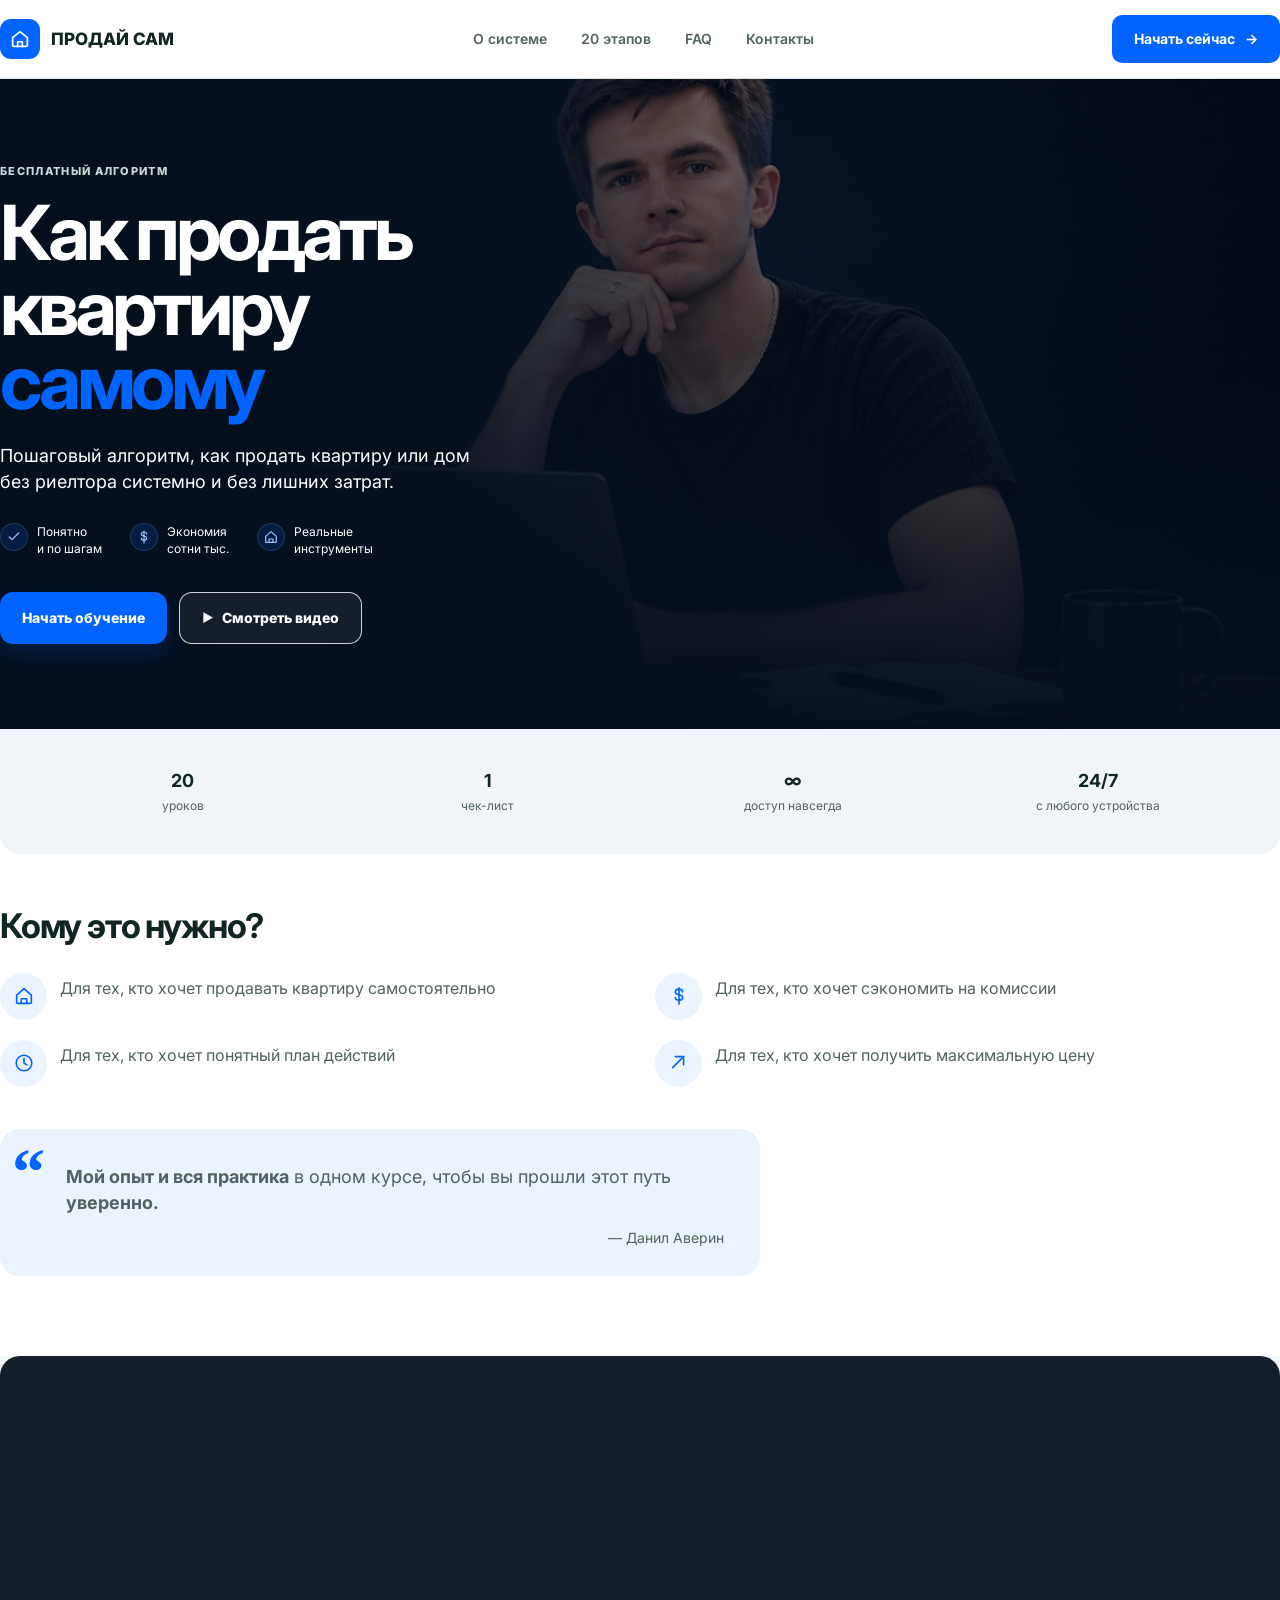
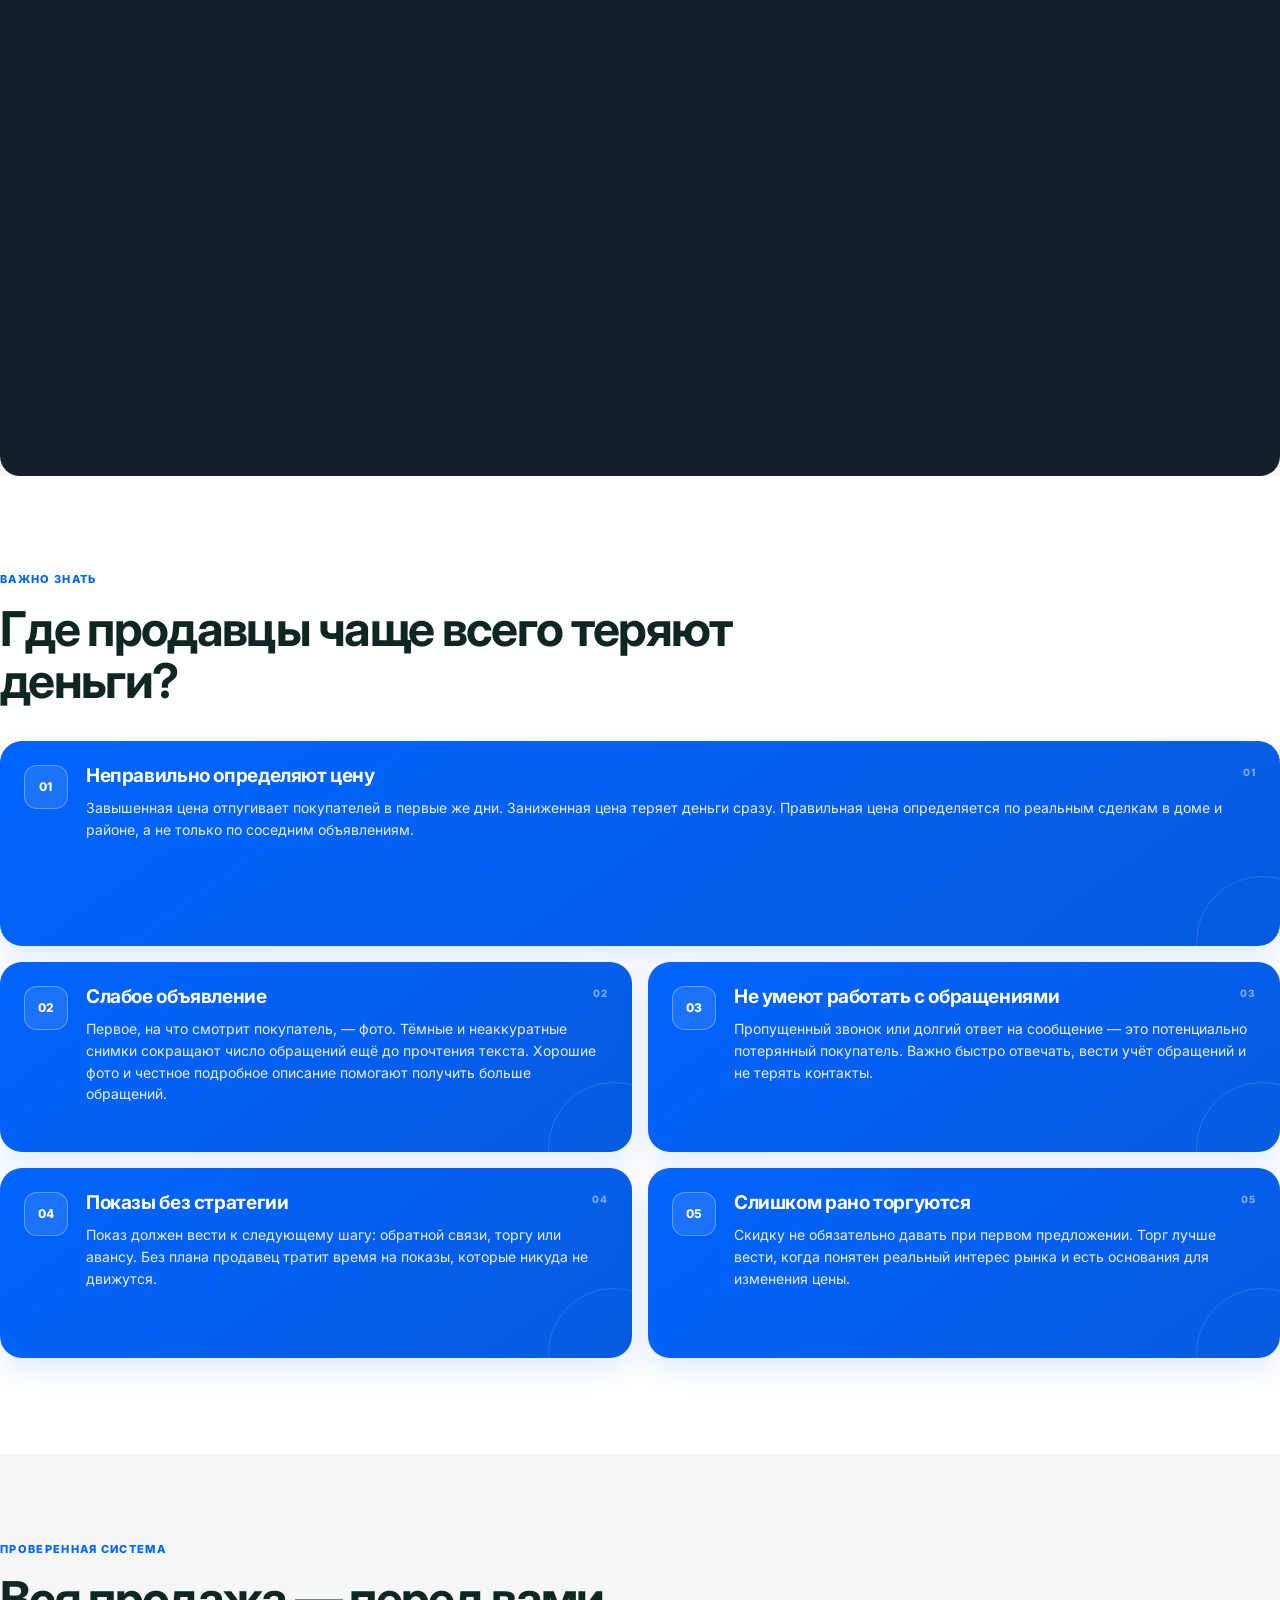
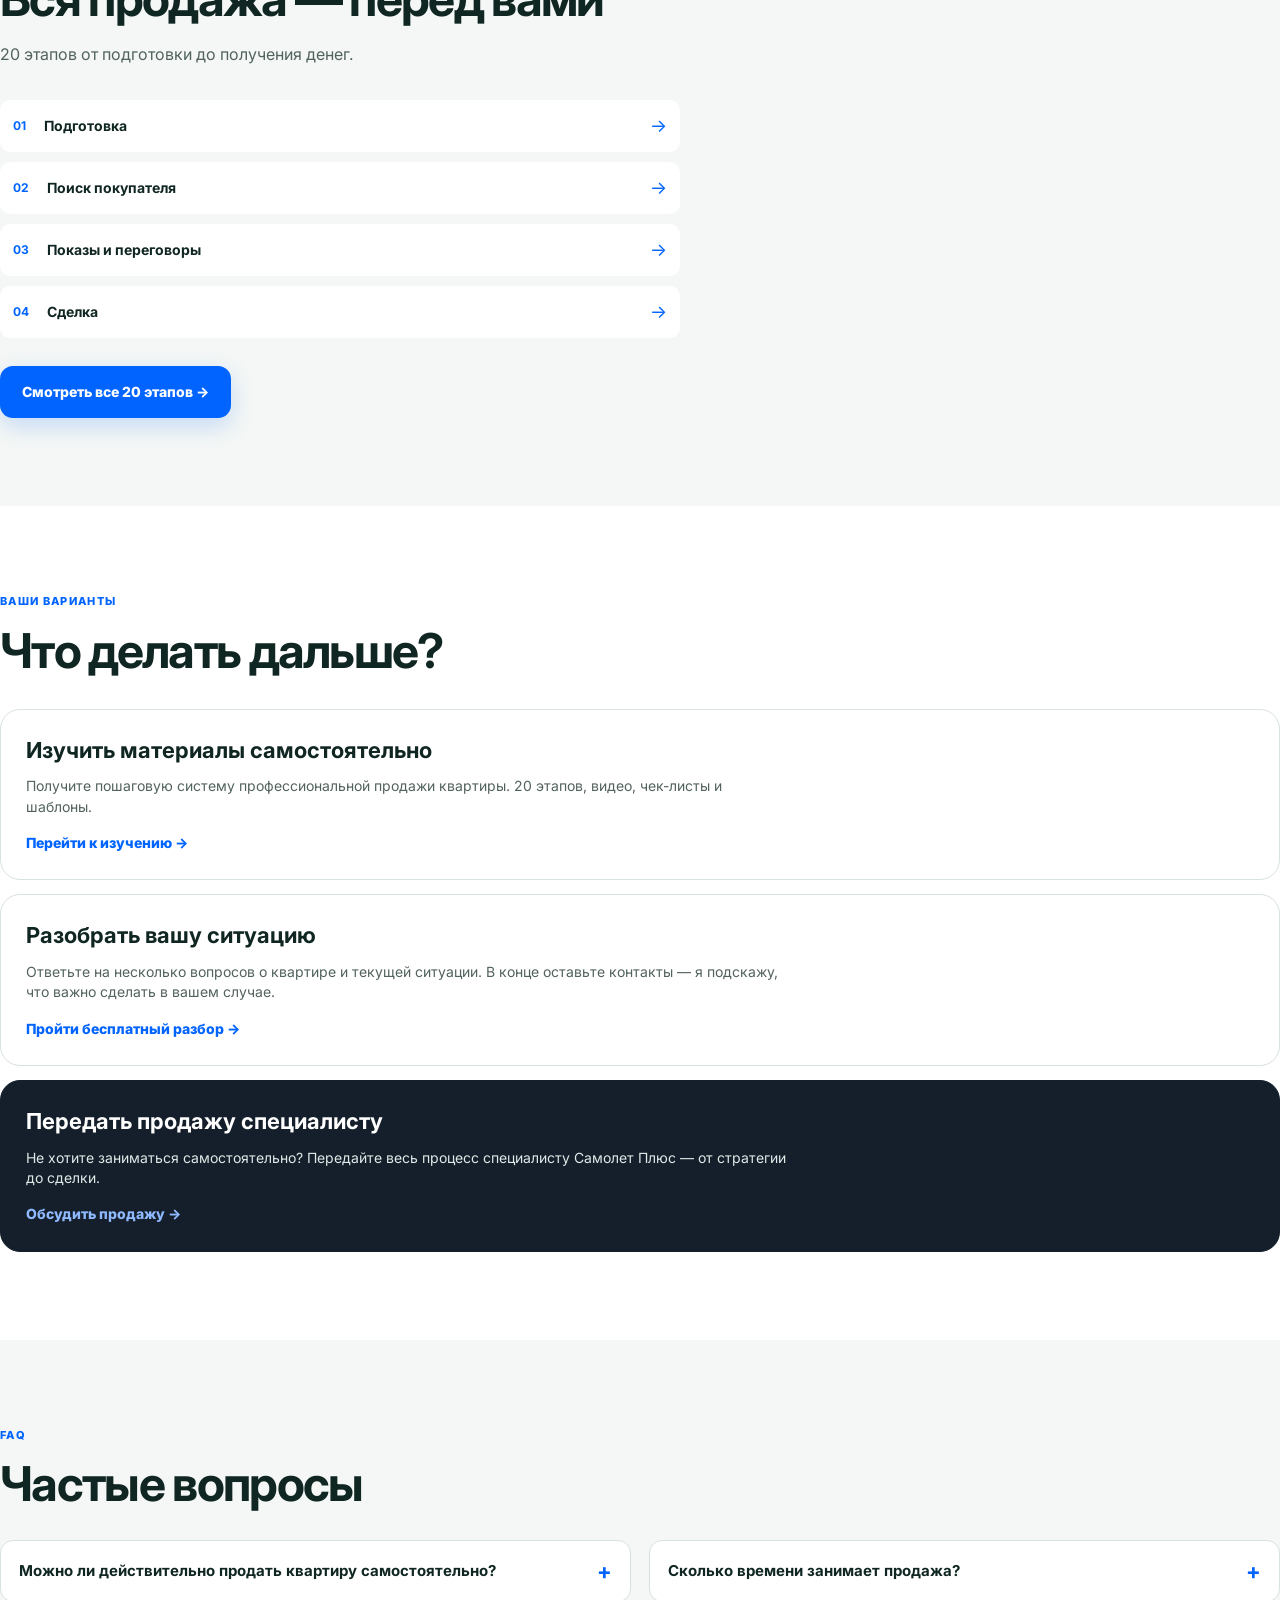
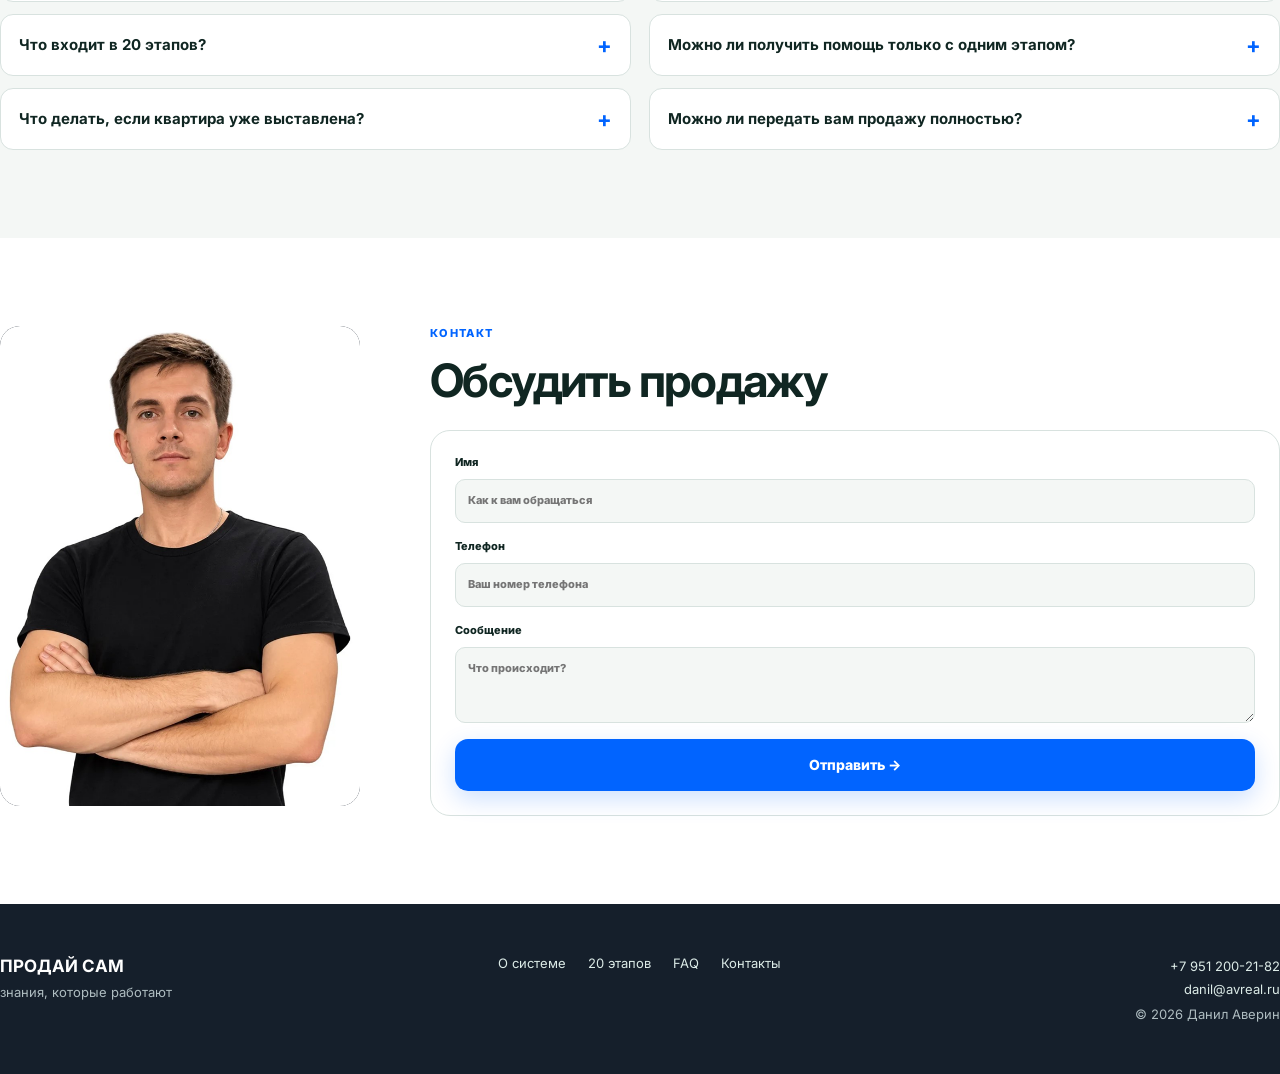
==== index.html @ aa2519e2 "Replace Rutube video with Vimeo player" ====
<!DOCTYPE html>
<html lang="ru">
<head>
<meta charset="UTF-8">
<meta name="viewport" content="width=device-width, initial-scale=1.0">
<title>ПРОДАЙ САМ — система самостоятельной продажи квартиры</title>
<meta name="description" content="Пошаговая система самостоятельной продажи квартиры: 20 этапов, видео, чек-листы и практические инструменты.">
<link rel="icon" href="data:,">
<link rel="preconnect" href="https://fonts.googleapis.com">
<link rel="preconnect" href="https://fonts.gstatic.com" crossorigin>
<link href="https://fonts.googleapis.com/css2?family=Inter:wght@400;500;600;700;800&display=swap" rel="stylesheet">
<link rel="stylesheet" href="styles.css">
</head>
<body>
<header class="site-header">
  <div class="header-shell">
    <a class="brand" href="#top" aria-label="Продай сам">
      <span class="brand-mark" aria-hidden="true"><svg viewBox="0 0 24 24"><path d="M4 10.5 12 4l8 6.5v8a1.5 1.5 0 0 1-1.5 1.5h-13A1.5 1.5 0 0 1 4 18.5z"/><path d="M9.5 20v-5h5v5"/></svg></span>
      <span class="brand-name">ПРОДАЙ САМ</span>
    </a>
    <nav class="desktop-nav" aria-label="Основная навигация">
      <a href="#system">О системе</a>
      <a href="stages.html">20 этапов</a>
      <a href="#faq">FAQ</a>
      <a href="#contact">Контакты</a>
    </nav>
    <a class="header-cta" href="#contact">Начать сейчас <span>→</span></a>
    <button class="burger" id="burgerBtn" aria-label="Открыть меню" aria-expanded="false"><i></i><i></i><i></i></button>
  </div>
  <div class="mobile-menu" id="mobileMenu">
    <a href="#system">О системе</a>
    <a href="stages.html">20 этапов</a>
    <a href="#faq">FAQ</a>
    <a href="#contact">Контакты</a>
    <a class="mobile-menu-cta" href="#contact">Начать сейчас →</a>
  </div>
</header>

<main id="top">
  <section class="hero" id="system">
    <div class="hero-photo" aria-hidden="true">
      <img src="desk.png" alt="">
      <div class="hero-photo-fade"></div>
    </div>
    <div class="hero-content page-width">
      <div class="hero-copy">
        <p class="eyebrow light">БЕСПЛАТНЫЙ АЛГОРИТМ</p>
        <h1>Как продать квартиру <span>самому</span></h1>
        <p class="hero-description">Пошаговый алгоритм, как продать квартиру или дом без риелтора системно и без лишних затрат.</p>
        <div class="hero-benefits">
          <div><b class="benefit-icon"><svg viewBox="0 0 24 24"><path d="m5 12 4 4L19 6"/></svg></b><span>Понятно<br>и по шагам</span></div>
          <div><b class="benefit-icon"><svg viewBox="0 0 24 24"><path d="M12 3v18M16 7.5c0-1.7-1.7-3-4-3s-4 1.3-4 3 1.5 2.6 4 3.1 4 1.4 4 3.1-1.7 3-4 3-4-1.3-4-3"/></svg></b><span>Экономия<br>сотни тыс.</span></div>
          <div><b class="benefit-icon"><svg viewBox="0 0 24 24"><path d="m4 11 8-7 8 7v8a1 1 0 0 1-1 1H5a1 1 0 0 1-1-1z"/><path d="M9 20v-5h6v5"/></svg></b><span>Реальные<br>инструменты</span></div>
        </div>
        <div class="hero-actions">
          <a class="btn btn-blue" href="stages.html">Начать обучение</a>
          <a class="btn btn-dark" href="#video"><span class="play-small">▶</span> Смотреть видео</a>
        </div>
      </div>
    </div>
  </section>

  <section class="intro section-white">
    <div class="page-width">
      <div class="course-facts">
        <div><strong>20</strong><span>уроков</span></div>
        <div><strong>1</strong><span>чек-лист</span></div>
        <div><strong>∞</strong><span>доступ навсегда</span></div>
        <div><strong>24/7</strong><span>с любого устройства</span></div>
      </div>
      <h2>Кому это нужно?</h2>
      <div class="audience-grid">
        <div class="audience-item"><span aria-hidden="true"><svg viewBox="0 0 24 24"><path d="m4 11 8-7 8 7v8a1 1 0 0 1-1 1H5a1 1 0 0 1-1-1z"/><path d="M9 20v-5h6v5"/></svg></span><p>Для тех, кто хочет продавать квартиру самостоятельно</p></div>
        <div class="audience-item"><span aria-hidden="true"><svg viewBox="0 0 24 24"><path d="M12 3v18M16 7.5c0-1.7-1.7-3-4-3s-4 1.3-4 3 1.5 2.6 4 3.1 4 1.4 4 3.1-1.7 3-4 3-4-1.3-4-3"/></svg></span><p>Для тех, кто хочет сэкономить на комиссии</p></div>
        <div class="audience-item"><span aria-hidden="true"><svg viewBox="0 0 24 24"><circle cx="12" cy="12" r="8.5"/><path d="M12 7v5l3 2"/></svg></span><p>Для тех, кто хочет понятный план действий</p></div>
        <div class="audience-item"><span aria-hidden="true"><svg viewBox="0 0 24 24"><path d="M5 17 17 5"/><path d="M8 5h9v9"/></svg></span><p>Для тех, кто хочет получить максимальную цену</p></div>
      </div>
      <div class="quote-card">
        <span class="quote-mark">“</span>
        <p><strong>Мой опыт и вся практика</strong> в одном курсе, чтобы вы прошли этот путь <strong>уверенно.</strong></p>
        <span class="quote-author">— Данил Аверин</span>
      </div>
    </div>
  </section>

  <div class="video-card" id="videoPlayBtn">
  <iframe
    id="vimeoPlayer"
    src="https://player.vimeo.com/video/1228000456?badge=0&amp;autopause=0&amp;player_id=0&amp;app_id=58479"
    title="Как устроена профессиональная продажа квартиры?"
    frameborder="0"
    allow="autoplay; fullscreen; picture-in-picture; clipboard-write; encrypted-media; web-share"
    referrerpolicy="strict-origin-when-cross-origin"
    allowfullscreen>
  </iframe>

  <div class="video-ended" id="videoEnded" aria-hidden="true">
    <p class="eyebrow">ВЫ ПОСМОТРЕЛИ ВИДЕО</p>
    <h3>Теперь можно перейти к системе</h3>
    <p>
      20 этапов, которые помогут пройти продажу квартиры
      самостоятельно — от подготовки до сделки.
    </p>
    <a class="btn btn-blue" href="stages.html">
      Смотреть 20 этапов →
    </a>
  </div>
</div>

</div>
    </div>
  </section>

  <section class="mistakes section-white">
    <div class="page-width">
      <p class="eyebrow">ВАЖНО ЗНАТЬ</p>
      <h2>Где продавцы чаще всего теряют деньги?</h2>
      <div class="mistake-stack">
        <article class="mistake-card mistake-card-featured"><div class="mistake-number">01</div><div class="mistake-content"><div class="mistake-top"><h3>Неправильно определяют цену</h3><span>01</span></div><p>Завышенная цена отпугивает покупателей в первые же дни. Заниженная цена теряет деньги сразу. Правильная цена определяется по реальным сделкам в доме и районе, а не только по соседним объявлениям.</p></div></article>
        <article class="mistake-card"><div class="mistake-number">02</div><div class="mistake-content"><div class="mistake-top"><h3>Слабое объявление</h3><span>02</span></div><p>Первое, на что смотрит покупатель, — фото. Тёмные и неаккуратные снимки сокращают число обращений ещё до прочтения текста. Хорошие фото и честное подробное описание помогают получить больше обращений.</p></div></article>
        <article class="mistake-card"><div class="mistake-number">03</div><div class="mistake-content"><div class="mistake-top"><h3>Не умеют работать с обращениями</h3><span>03</span></div><p>Пропущенный звонок или долгий ответ на сообщение — это потенциально потерянный покупатель. Важно быстро отвечать, вести учёт обращений и не терять контакты.</p></div></article>
        <article class="mistake-card"><div class="mistake-number">04</div><div class="mistake-content"><div class="mistake-top"><h3>Показы без стратегии</h3><span>04</span></div><p>Показ должен вести к следующему шагу: обратной связи, торгу или авансу. Без плана продавец тратит время на показы, которые никуда не движутся.</p></div></article>
        <article class="mistake-card"><div class="mistake-number">05</div><div class="mistake-content"><div class="mistake-top"><h3>Слишком рано торгуются</h3><span>05</span></div><p>Скидку не обязательно давать при первом предложении. Торг лучше вести, когда понятен реальный интерес рынка и есть основания для изменения цены.</p></div></article>
      </div>
    </div>
  </section>

  <section class="system-section section-gray" id="system-stages">
    <div class="page-width">
      <p class="eyebrow">ПРОВЕРЕННАЯ СИСТЕМА</p>
      <h2>Вся продажа — перед вами</h2>
      <p class="section-lead">20 этапов от подготовки до получения денег.</p>
      <div class="stage-list">
        <a href="stages.html#stage-1"><b>01</b><span>Подготовка</span><i>→</i></a>
        <a href="stages.html#stage-6"><b>02</b><span>Поиск покупателя</span><i>→</i></a>
        <a href="stages.html#stage-11"><b>03</b><span>Показы и переговоры</span><i>→</i></a>
        <a href="stages.html#stage-16"><b>04</b><span>Сделка</span><i>→</i></a>
      </div>
      <a class="btn btn-blue system-btn" href="stages.html">Смотреть все 20 этапов →</a>
    </div>
  </section>

  <section class="options section-white">
    <div class="page-width">
      <p class="eyebrow">ВАШИ ВАРИАНТЫ</p>
      <h2>Что делать дальше?</h2>
      <div class="option-stack">
        <article class="option-card"><h3>Изучить материалы самостоятельно</h3><p>Получите пошаговую систему профессиональной продажи квартиры. 20 этапов, видео, чек-листы и шаблоны.</p><a href="stages.html">Перейти к изучению →</a></article>
        <article class="option-card"><h3>Разобрать вашу ситуацию</h3><p>Ответьте на несколько вопросов о квартире и текущей ситуации. В конце оставьте контакты — я подскажу, что важно сделать в вашем случае.</p><a href="#contact">Пройти бесплатный разбор →</a></article>
        <article class="option-card dark"><h3>Передать продажу специалисту</h3><p>Не хотите заниматься самостоятельно? Передайте весь процесс специалисту Самолет Плюс — от стратегии до сделки.</p><a href="#contact">Обсудить продажу →</a></article>
      </div>
    </div>
  </section>

  <section class="faq section-gray" id="faq">
    <div class="page-width">
      <p class="eyebrow">FAQ</p>
      <h2>Частые вопросы</h2>
      <div class="faq-list">
        <details><summary>Можно ли действительно продать квартиру самостоятельно?</summary><p>Да. Продажа состоит из последовательных этапов: подготовка, цена, объявление, работа с покупателями, показы, переговоры и оформление сделки.</p></details>
        <details><summary>Сколько времени занимает продажа?</summary><p>Срок зависит от цены, состояния квартиры и спроса. Поэтому в системе отдельно разбираются цена, подготовка и работа с обращениями.</p></details>
        <details><summary>Что входит в 20 этапов?</summary><p>Подготовка, определение цены, создание объявления, поиск покупателя, показы, переговоры и оформление сделки.</p></details>
        <details><summary>Можно ли получить помощь только с одним этапом?</summary><p>Да. Можно отдельно обсудить конкретную ситуацию — например, цену, объявление или переговоры.</p></details>
        <details><summary>Что делать, если квартира уже выставлена?</summary><p>Начните с проверки цены, фотографий, описания и качества обработки обращений. После этого можно корректировать стратегию.</p></details>
        <details><summary>Можно ли передать вам продажу полностью?</summary><p>Да. Если самостоятельная продажа вам не подходит, можно обсудить передачу сделки специалисту Самолет Плюс.</p></details>
      </div>
    </div>
  </section>

  <section class="contact section-white" id="contact">
    <div class="page-width contact-layout">
      <div class="contact-photo"><img src="portrait.png" alt="Данил Аверин"></div>
      <div>
        <p class="eyebrow">КОНТАКТ</p>
        <h2>Обсудить продажу</h2>
        <form class="contact-form" id="contactForm">
          <label>Имя<input type="text" name="name" placeholder="Как к вам обращаться" required></label>
          <label>Телефон<input type="tel" name="phone" placeholder="Ваш номер телефона" required></label>
          <label>Сообщение<textarea name="message" placeholder="Что происходит?" rows="3"></textarea></label>
          <button class="btn btn-blue submit" type="submit">Отправить →</button>
          <p class="form-success" id="formSuccess">Спасибо! Заявка отправлена.</p>
          <p class="form-error" id="formError">Не получилось отправить форму. Позвоните или напишите напрямую.</p>
        </form>
      </div>
    </div>
  </section>
</main>

<footer class="site-footer">
  <div class="page-width footer-inner">
    <div><strong>ПРОДАЙ САМ</strong><p>знания, которые работают</p></div>
    <nav><a href="#system">О системе</a><a href="stages.html">20 этапов</a><a href="#faq">FAQ</a><a href="#contact">Контакты</a></nav>
    <div><a href="tel:+79512002182">+7 951 200-21-82</a><br><a href="mailto:danil@avreal.ru">danil@avreal.ru</a><p>© 2026 Данил Аверин</p></div>
  </div>
</footer>
<script src="script.js"></script>
</body>
</html>
---- styles.css ----
:root{
  --navy:#050f1d;
  --navy2:#151f2b;
  --blue:#0164ff;
  --mint:#dcebe7;
  --bg:#f4f7f5;
  --text:#102622;
  --muted:#52625e;
  --line:#d8e2df;
  --white:#fff;
  --radius:20px;
  --font:Inter,-apple-system,BlinkMacSystemFont,"Segoe UI",sans-serif;
}

*{
  box-sizing:border-box
}

html{
  scroll-behavior:smooth
}

body{
  margin:0;
  background:var(--bg);
  color:var(--text);
  font-family:var(--font);
  line-height:1.45;
  -webkit-font-smoothing:antialiased
}

a{
  text-decoration:none;
  color:inherit
}

button,
input,
textarea{
  font:inherit
}

img{
  display:block;
  max-width:100%
}

.page-width{
  width:min(var(--max),calc(100% - 48px));
  margin-inline:auto
}

h1,
h2,
h3,
p{
  margin-top:0
}

h2{
  font-size:clamp(30px,4vw,48px);
  line-height:1.08;
  letter-spacing:-.035em;
  margin-bottom:18px
}

.section-white{
  background:#fff
}

.section-gray{
  background:var(--bg)
}

.eyebrow{
  font-size:11px;
  font-weight:800;
  letter-spacing:.12em;
  color:var(--blue);
  margin:0 0 15px;
  text-transform:uppercase
}

.eyebrow.light{
  color:#c7dbd6
}


/* HEADER */

.site-header{
  position:sticky;
  top:0;
  z-index:50;
  background:rgba(255,255,255,.96);
  backdrop-filter:blur(14px);
  border-bottom:1px solid var(--line)
}

.header-shell{
  height:78px;
  width:min(var(--max),calc(100% - 48px));
  margin:auto;
  display:flex;
  align-items:center;
  gap:28px
}

.brand{
  display:flex;
  align-items:center;
  gap:11px;
  min-width:max-content
}

.brand-mark{
  display:grid;
  place-items:center;
  width:40px;
  height:40px;
  border-radius:11px;
  background:var(--blue);
  color:#fff;
  font-size:22px
}

.brand-name{
  font-size:17px;
  font-weight:800
}

.desktop-nav{
  display:flex;
  align-items:center;
  justify-content:center;
  gap:34px;
  flex:1
}

.desktop-nav a{
  font-size:14px;
  font-weight:600;
  color:var(--muted)
}

.desktop-nav a:hover{
  color:var(--blue)
}

.header-cta{
  background:var(--blue);
  color:#fff;
  border-radius:10px;
  padding:14px 22px;
  font-size:14px;
  font-weight:700
}

.header-cta span{
  margin-left:7px
}

.burger{
  display:none;
  margin-left:auto;
  border:0;
  background:var(--mint);
  width:40px;
  height:40px;
  border-radius:11px;
  padding:9px
}

.burger i{
  display:block;
  height:2px;
  background:var(--blue);
  margin:4px 0;
  border-radius:2px
}

.mobile-menu{
  display:none
}


/* HERO */

.hero{
  position:relative;
  min-height:650px;
  background:var(--navy);
  overflow:hidden
}

.hero-photo{
  position:absolute;
  inset:0
}

.hero-photo img{
  width:100%;
  height:100%;
  object-fit:cover;
  object-position:center
}

.hero-photo-fade{
  position:absolute;
  inset:0;
  background:
    linear-gradient(
      90deg,
      rgba(5,15,29,.99) 0%,
      rgba(5,15,29,.91) 29%,
      rgba(5,15,29,.52) 57%,
      rgba(5,15,29,.15) 100%
    ),
    linear-gradient(
      0deg,
      rgba(5,15,29,.82),
      transparent 55%
    )
}

.hero-content{
  position:relative;
  min-height:650px;
  display:flex;
  align-items:center
}

.hero-copy{
  width:min(540px,100%);
  padding:72px 0
}

.hero h1{
  font-size:clamp(44px,6vw,76px);
  line-height:.98;
  letter-spacing:-.055em;
  color:#fff;
  margin:0 0 24px
}

.hero h1 span{
  color:var(--blue)
}

.hero-description{
  font-size:18px;
  color:#fff;
  max-width:500px;
  margin-bottom:28px
}

.hero-benefits{
  display:flex;
  gap:28px;
  margin-bottom:34px
}

.hero-benefits div{
  display:flex;
  align-items:flex-start;
  gap:9px;
  color:#fff;
  font-size:12px
}

.hero-benefits b{
  width:25px;
  height:25px;
  display:grid;
  place-items:center;
  border-radius:50%;
  background:rgba(1,100,255,.2);
  color:#8eb9ff;
  font-size:12px
}

.hero-actions{
  display:flex;
  gap:12px;
  flex-wrap:wrap
}

.btn{
  border:0;
  display:inline-flex;
  align-items:center;
  justify-content:center;
  min-height:52px;
  padding:0 22px;
  border-radius:13px;
  font-size:14px;
  font-weight:800;
  cursor:pointer;
  transition:transform .2s,opacity .2s
}

.btn:hover{
  transform:translateY(-1px)
}

.btn:disabled{
  cursor:wait
}

.btn-blue{
  background:var(--blue);
  color:#fff;
  box-shadow:0 8px 25px rgba(1,100,255,.2)
}

.btn-dark{
  background:var(--navy2);
  color:#fff;
  border:1px solid rgba(255,255,255,.8)
}

.play-small{
  font-size:12px;
  margin-right:8px
}


/* INTRO */

.intro{
  padding:0 0 80px
}

.intro .page-width{
  margin-top:-1px
}

.course-facts{
  height:126px;
  background:#f1f4f9;
  border-radius:0 0 var(--radius) var(--radius);
  display:grid;
  grid-template-columns:repeat(4,1fr);
  align-items:center;
  padding:20px 30px;
  margin-bottom:54px
}

.course-facts div{
  text-align:center;
  display:flex;
  flex-direction:column;
  gap:3px
}

.course-facts strong{
  font-size:18px
}

.course-facts span{
  font-size:12px;
  color:var(--muted)
}

.intro h2{
  font-size:34px
}

.audience-grid{
  display:grid;
  grid-template-columns:repeat(2,1fr);
  gap:20px 30px;
  margin:28px 0 42px
}

.audience-item{
  display:flex;
  align-items:flex-start;
  gap:13px
}

.audience-item>span{
  flex:none;
  width:47px;
  height:47px;
  border-radius:50%;
  background:#eaf3fe;
  color:var(--blue);
  display:grid;
  place-items:center;
  font-weight:800
}

.audience-item p{
  margin:4px 0 0;
  font-size:16px;
  color:var(--muted)
}

.quote-card{
  background:#eaf3fe;
  border-radius:20px;
  padding:28px 36px;
  position:relative;
  max-width:760px
}

.quote-mark{
  position:absolute;
  left:12px;
  top:5px;
  font:800 66px Georgia;
  color:var(--blue)
}

.quote-card p{
  margin:7px 0 12px 30px;
  font-size:18px;
  color:var(--muted)
}

.quote-author{
  display:block;
  text-align:right;
  color:var(--muted);
  font-size:14px
}


/* VIDEO */

.video-section{
  padding:90px 0
}

.video-layout{
  display:grid;
  grid-template-columns:1fr 1.12fr;
  gap:56px;
  align-items:center
}

.video-copy h2{
  max-width:530px
}

.check-list{
  list-style:none;
  padding:0;
  margin:28px 0 0;
  display:grid;
  gap:14px
}

.check-list li{
  position:relative;
  padding-left:29px;
  font-size:16px
}

.check-list li:before{
  content:"✓";
  position:absolute;
  left:0;
  top:1px;
  width:17px;
  height:17px;
  border-radius:50%;
  background:var(--blue);
  color:#fff;
  font-size:10px;
  display:grid;
  place-items:center
}


/* RUTUBE VIDEO */

.video-card{
  position:relative;
  width:100%;
  aspect-ratio:16/9;
  border-radius:20px;
  overflow:hidden;
  background:var(--navy2)
}

.video-card iframe{
  position:absolute;
  inset:0;
  width:100%;
  height:100%;
  display:block;
  border:0
}


/* СОБСТВЕННЫЙ ЭКРАН ПОСЛЕ ВИДЕО */

.video-ended{
  position:absolute;
  inset:0;
  z-index:2;

  display:flex;
  flex-direction:column;
  align-items:center;
  justify-content:center;

  padding:32px;
  text-align:center;

  background:var(--navy);
  color:#fff;

  opacity:0;
  visibility:hidden;
  pointer-events:none;

  transition:
    opacity .25s ease,
    visibility .25s ease
}

.video-ended.visible{
  opacity:1;
  visibility:visible;
  pointer-events:auto
}

.video-ended .eyebrow{
  margin-bottom:10px
}

.video-ended h3{
  margin:0 0 10px;
  font-size:clamp(24px,3vw,34px);
  line-height:1.08;
  letter-spacing:-.03em
}

.video-ended p:not(.eyebrow){
  max-width:520px;
  margin:0 0 22px;
  color:#c9d5d9;
  font-size:14px
}


/* MISTAKES */

.mistakes{
  padding:96px 0
}

.mistakes> .page-width>h2{
  max-width:760px;
  margin-bottom:0
}

.mistake-stack{
  grid-template-columns:repeat(2,minmax(0,1fr));
  display:grid;
  gap:16px;
  margin-top:34px
}

.mistake-card{
  position:relative;
  display:flex;
  gap:18px;
  min-height:190px;
  padding:24px 24px 25px;
  border-radius:22px;
  background:linear-gradient(145deg,#0164ff 0%,#075be0 100%);
  color:#fff;
  box-shadow:0 12px 30px rgba(1,100,255,.12);
  overflow:hidden
}

.mistake-card::after{
  content:"";
  position:absolute;
  width:130px;
  height:130px;
  right:-48px;
  bottom:-62px;
  border:1px solid rgba(255,255,255,.13);
  border-radius:50%
}

.mistake-card-featured{
  grid-column:1/-1;
  min-height:205px
}

.mistake-number{
  flex:0 0 44px;
  height:44px;
  border:1px solid rgba(255,255,255,.32);
  background:rgba(255,255,255,.1);
  border-radius:13px;
  display:grid;
  place-items:center;
  font-size:12px;
  font-weight:800;
  letter-spacing:.04em;
  color:#fff
}

.mistake-content{
  position:relative;
  z-index:1;
  flex:1;
  min-width:0
}

.mistake-top{
  display:flex;
  align-items:flex-start;
  justify-content:space-between;
  gap:12px;
  margin-bottom:10px
}

.mistake-top h3{
  margin:0;
  font-size:19px;
  line-height:1.18;
  letter-spacing:-.02em
}

.mistake-top>span{
  font-size:10px;
  font-weight:800;
  opacity:.48;
  letter-spacing:.08em;
  flex:none
}

.mistake-card p{
  line-height:1.55;
  color:#e7efff;
  font-size:14px;
  max-width:none
}


/* SYSTEM */

.system-section{
  padding:88px 0
}

.section-lead{
  color:var(--muted);
  font-size:16px
}

.stage-list{
  margin:34px 0 24px;
  display:grid;
  gap:10px;
  max-width:680px
}

.stage-list a{
  height:52px;
  background:#fff;
  border-radius:10px;
  display:flex;
  align-items:center;
  padding:0 13px;
  gap:18px
}

.stage-list b{
  color:var(--blue);
  font-size:12px
}

.stage-list span{
  font-size:14px;
  font-weight:700;
  flex:1
}

.stage-list i{
  font-style:normal;
  color:var(--blue);
  font-size:18px
}

.system-btn{
  margin-top:4px
}


/* OPTIONS */

.options{
  padding:88px 0
}

.option-stack{
  display:grid;
  gap:14px;
  margin-top:32px
}

.option-card{
  border:1px solid var(--line);
  border-radius:20px;
  padding:25px;
  background:#fff
}

.option-card h3{
  font-size:22px;
  margin-bottom:10px
}

.option-card p{
  font-size:14px;
  color:var(--muted);
  max-width:760px
}

.option-card a{
  color:var(--blue);
  font-size:14px;
  font-weight:800
}

.option-card.dark{
  background:var(--navy2);
  color:#fff;
  border-color:var(--navy2)
}

.option-card.dark p{
  color:#dcebe7
}

.option-card.dark a{
  color:#8eb9ff
}


/* FAQ */

.faq{
  padding:88px 0
}

.faq-list{
  display:grid;
  grid-template-columns:1fr 1fr;
  gap:12px 18px;
  margin-top:30px
}

.faq-list details{
  background:#fff;
  border:1px solid var(--line);
  border-radius:13px;
  padding:0 18px
}

.faq-list summary{
  list-style:none;
  cursor:pointer;
  font-weight:700;
  font-size:15px;
  padding:19px 28px 19px 0;
  position:relative
}

.faq-list summary::-webkit-details-marker{
  display:none
}

.faq-list summary:after{
  content:"+";
  position:absolute;
  right:0;
  top:15px;
  color:var(--blue);
  font-size:22px
}

.faq-list details[open] summary:after{
  content:"−"
}

.faq-list p{
  font-size:14px;
  color:var(--muted);
  padding:0 0 18px;
  margin:0
}


/* CONTACT */

.contact{
  padding:88px 0
}

.contact-layout{
  display:grid;
  grid-template-columns:360px 1fr;
  gap:70px;
  align-items:start
}

.contact-photo{
  height:480px;
  border-radius:20px;
  overflow:hidden;
  background:var(--navy)
}

.contact-photo img{
  width:100%;
  height:100%;
  object-fit:cover;
  object-position:center top
}

.contact-layout h2{
  font-size:46px
}

.contact-form{
  background:#fff;
  border:1px solid var(--line);
  border-radius:20px;
  padding:24px;
  margin-top:24px;
  display:grid;
  gap:16px
}

.contact-form label{
  font-size:11px;
  font-weight:800
}

.contact-form input,
.contact-form textarea{
  display:block;
  width:100%;
  margin-top:8px;
  border:1px solid var(--line);
  background:var(--bg);
  border-radius:10px;
  padding:13px 12px;
  color:var(--text);
  outline:none;
  resize:vertical
}

.contact-form input:focus,
.contact-form textarea:focus{
  border-color:var(--blue);
  background:#fff
}

.submit{
  width:100%
}

.form-success,
.form-error{
  display:none;
  margin:0;
  padding:12px;
  border-radius:10px;
  font-size:13px;
  text-align:center
}

.form-success.visible{
  display:block;
  background:#e8f9ee;
  color:#1e7d46
}

.form-error.visible{
  display:block;
  background:#fdecec;
  color:#b42318
}


/* FOOTER */

.site-footer{
  background:var(--navy2);
  color:#fff;
  padding:50px 0
}

.footer-inner{
  display:grid;
  grid-template-columns:1fr 1fr 1fr;
  gap:30px
}

.footer-inner strong{
  font-size:17px
}

.footer-inner p{
  color:#aebcc0;
  font-size:13px;
  margin:5px 0 0
}

.footer-inner nav{
  display:flex;
  justify-content:center;
  gap:22px;
  flex-wrap:wrap
}

.footer-inner nav a,
.footer-inner>div:last-child a{
  font-size:13px;
  color:#dcebe7
}

.footer-inner>div:last-child{
  text-align:right
}


/* ICONS */

svg{
  width:1em;
  height:1em;
  display:block;
  fill:none;
  stroke:currentColor;
  stroke-width:1.8;
  stroke-linecap:round;
  stroke-linejoin:round
}

.brand-mark svg{
  width:22px;
  height:22px;
  stroke-width:1.9
}

.hero-benefits b.benefit-icon{
  font-size:0;
  width:28px;
  height:28px;
  flex:0 0 28px;
  background:rgba(1,100,255,.16);
  color:#9ec2ff;
  border:1px solid rgba(142,185,255,.18)
}

.hero-benefits b.benefit-icon svg{
  width:16px;
  height:16px;
  stroke-width:1.8
}

.audience-item>span{
  font-size:0
}

.audience-item>span svg{
  width:22px;
  height:22px;
  stroke-width:1.75
}


/* MOBILE */

@media(max-width:960px){

  .desktop-nav,
  .header-cta{
    display:none
  }

  .site-header{
    position:sticky
  }

  .header-shell{
    height:72px;
    width:calc(100% - 28px)
  }

  .burger{
    display:block
  }

  .mobile-menu{
    padding:14px 14px 18px;
    border-top:1px solid var(--line);
    background:#fff
  }

  .mobile-menu.open{
    display:grid;
    gap:10px
  }

  .mobile-menu a{
    font-size:14px;
    font-weight:700;
    padding:8px 4px
  }

  .mobile-menu-cta{
    background:var(--blue);
    color:#fff!important;
    border-radius:10px;
    padding:13px!important;
    text-align:center
  }

  .hero{
    min-height:727px
  }

  .hero-content{
    min-height:727px;
    width:100%;
    padding-inline:20px;
    align-items:flex-end
  }

  .hero-photo img{
    object-position:58% center
  }

  .hero-photo-fade{
    background:
      linear-gradient(
        0deg,
        rgba(5,15,29,.99) 5%,
        rgba(5,15,29,.88) 37%,
        rgba(5,15,29,.35) 75%,
        rgba(5,15,29,.1) 100%
      ),
      linear-gradient(
        90deg,
        rgba(5,15,29,.72),
        transparent 85%
      )
  }

  .hero-copy{
    width:100%;
    padding:0 0 48px
  }

  .hero h1{
    font-size:clamp(40px,11vw,48px);
    line-height:.98;
    margin-bottom:22px;
    max-width:340px
  }

  .hero-description{
    font-size:17px;
    line-height:1.35;
    max-width:340px;
    margin-bottom:26px
  }

  .hero-benefits{
    justify-content:space-between;
    gap:8px;
    margin-bottom:22px
  }

  .hero-benefits div{
    font-size:10.5px;
    gap:6px
  }

  .hero-benefits b{
    width:25px;
    height:25px
  }

  .hero-actions{
    display:grid;
    grid-template-columns:1fr;
    gap:10px
  }

  .hero-actions .btn{
    width:100%;
    min-height:58px;
    font-size:17px
  }

  .intro{
    padding-bottom:50px
  }

  .intro .page-width{
    width:100%
  }

  .course-facts{
    height:97px;
    border-radius:20px;
    margin:0 16px 38px;
    padding:10px 5px
  }

  .course-facts strong{
    font-size:15px
  }

  .course-facts span{
    font-size:10px
  }

  .intro h2{
    font-size:23px;
    padding:0 18px
  }

  .audience-grid{
    grid-template-columns:1fr;
    gap:14px;
    margin:22px 16px 38px
  }

  .audience-item p{
    font-size:16px
  }

  .quote-card{
    margin:0 16px;
    padding:25px 20px
  }

  .quote-card p{
    font-size:16px;
    margin-left:28px
  }

  .video-layout{
    grid-template-columns:1fr;
    gap:24px
  }

  .video-section{
    padding:58px 0
  }

  .video-copy{
    order:2;
    padding:0 16px
  }

  .video-card{
    order:1;
    border-radius:20px;
    aspect-ratio:1.72
  }

  .video-ended{
    padding:20px
  }

  .video-ended h3{
    font-size:23px
  }

  .video-ended p:not(.eyebrow){
    font-size:12px;
    margin-bottom:16px
  }

  .video-ended .btn{
    min-height:46px;
    padding:0 16px;
    font-size:13px
  }

  .mistakes,
  .system-section,
  .options,
  .faq,
  .contact{
    padding:58px 0
  }

  .mistakes .page-width,
  .system-section .page-width,
  .options .page-width,
  .faq .page-width,
  .contact .page-width{
    width:calc(100% - 32px)
  }

  .mistake-stack{
    grid-template-columns:1fr;
    gap:12px;
    margin-top:28px
  }

  .mistake-card,
  .mistake-card-featured{
    grid-column:auto;
    min-height:0;
    padding:20px 18px;
    border-radius:18px;
    gap:14px
  }

  .mistake-number{
    flex-basis:38px;
    width:38px;
    height:38px;
    border-radius:11px;
    font-size:11px
  }

  .mistake-top h3{
    font-size:18px
  }

  .mistake-card p{
    font-size:13px;
    line-height:1.5
  }

  .hero-benefits b.benefit-icon{
    width:25px;
    height:25px;
    flex-basis:25px
  }

  .hero-benefits b.benefit-icon svg{
    width:14px;
    height:14px
  }

  .stage-list a{
    height:48px
  }

  .option-card h3{
    font-size:21px
  }

  .faq-list{
    grid-template-columns:1fr
  }

  .contact-layout{
    grid-template-columns:1fr;
    gap:30px
  }

  .contact-photo{
    height:350px
  }

  .contact-layout h2{
    font-size:34px
  }

  .footer-inner{
    grid-template-columns:1fr;
    gap:24px
  }

  .footer-inner nav{
    justify-content:flex-start
  }

  .footer-inner>div:last-child{
    text-align:left
  }

  .page-width{
    width:calc(100% - 32px)
  }
}


/* SMALL MOBILE */

@media(max-width:520px){

  .brand-name{
    font-size:17px
  }

  .hero h1{
    font-size:42px
  }

  .hero-copy{
    padding-bottom:46px
  }

  .hero-benefits{
    gap:5px
  }

  .hero-benefits div{
    font-size:10px
  }

  .course-facts{
    grid-template-columns:repeat(4,1fr)
  }

  .audience-item>span{
    width:47px
  }

  .video-layout{
    gap:24px
  }

  .mistake-card{
    border-radius:18px
  }

  .contact-photo{
    height:330px
  }

}
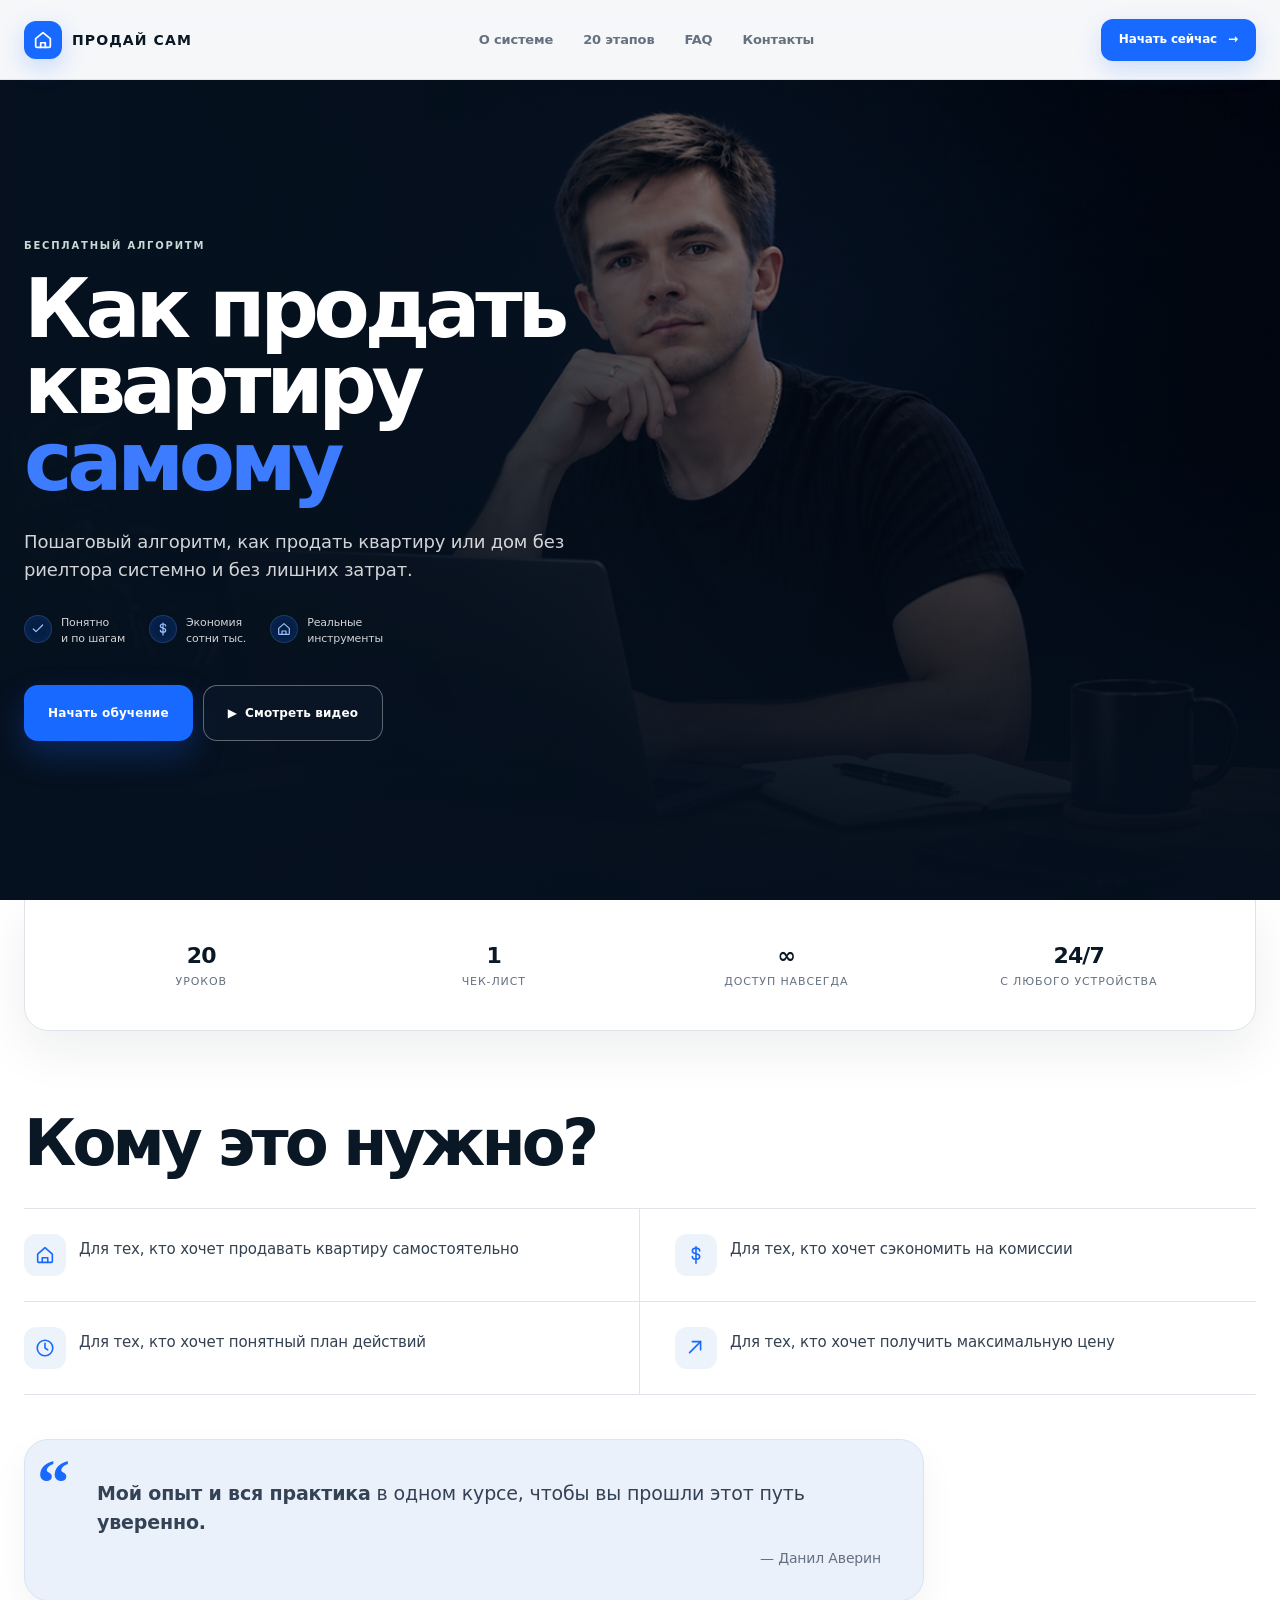
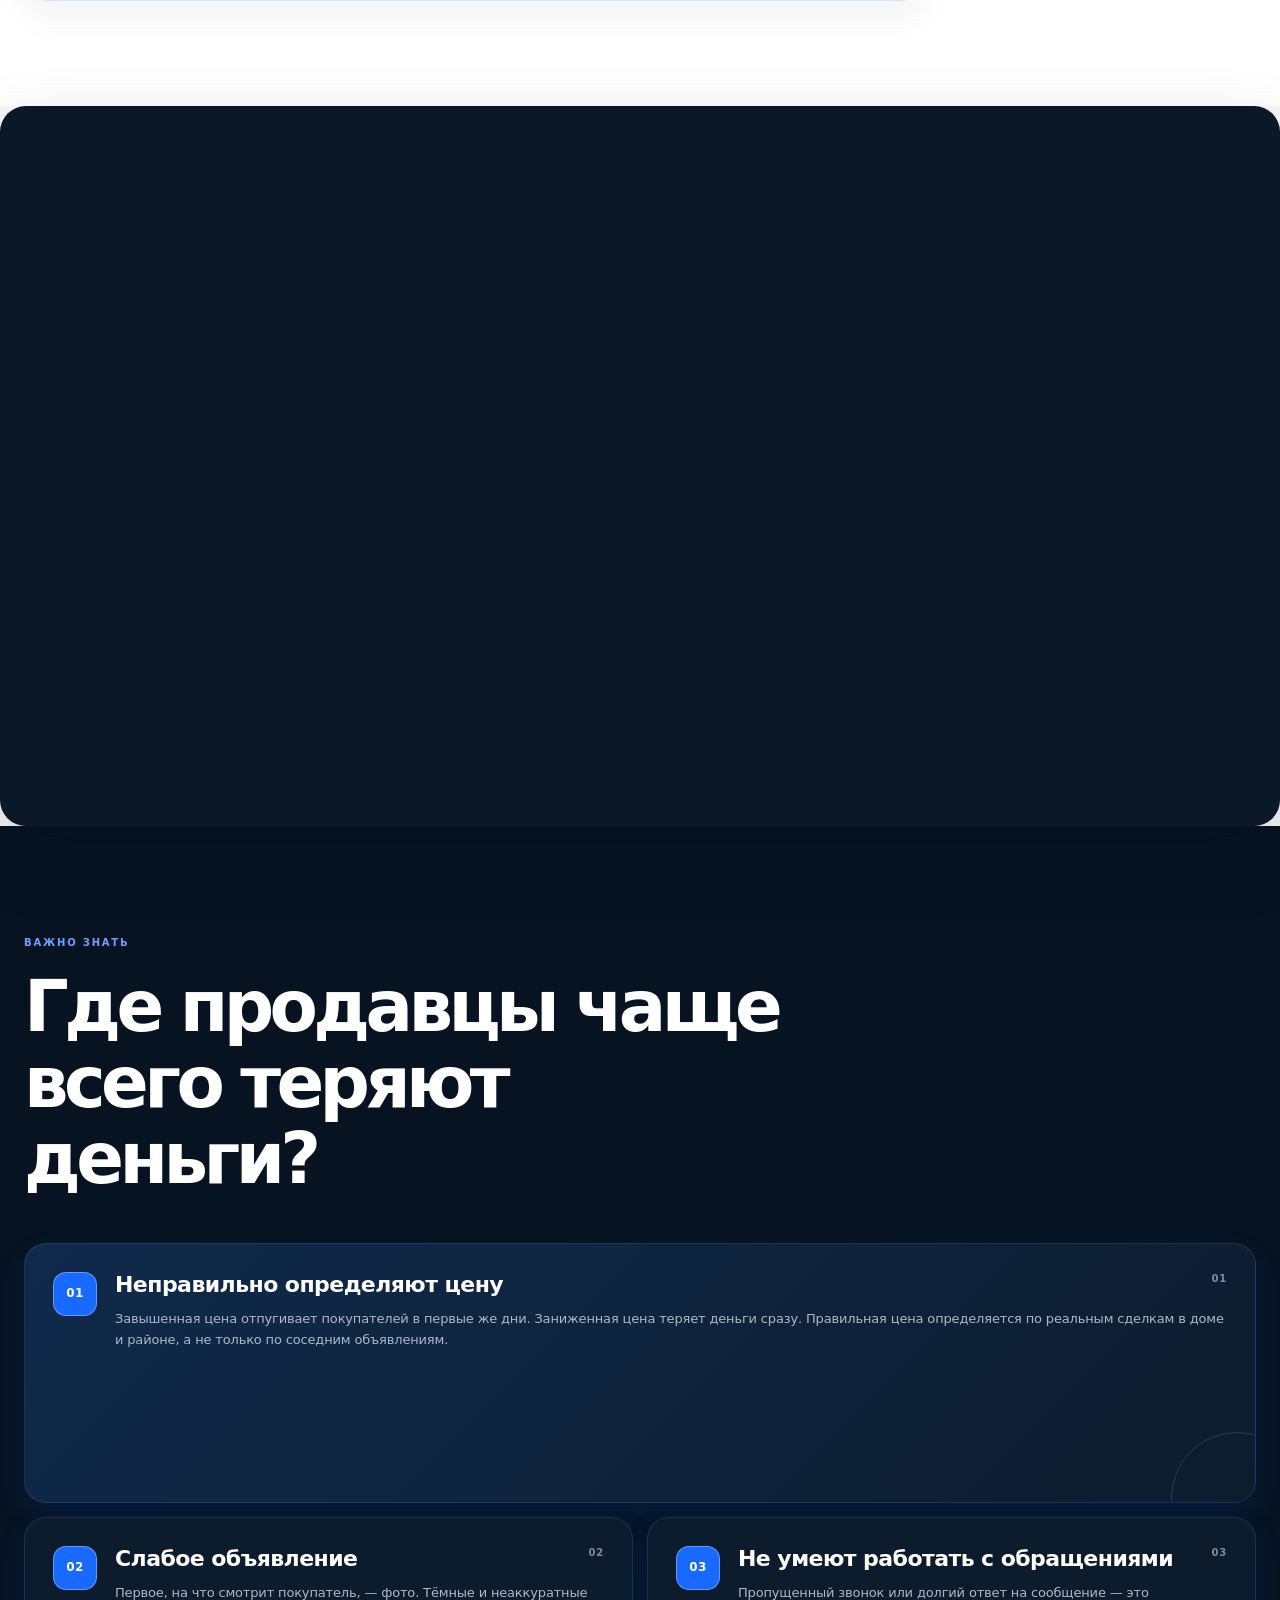
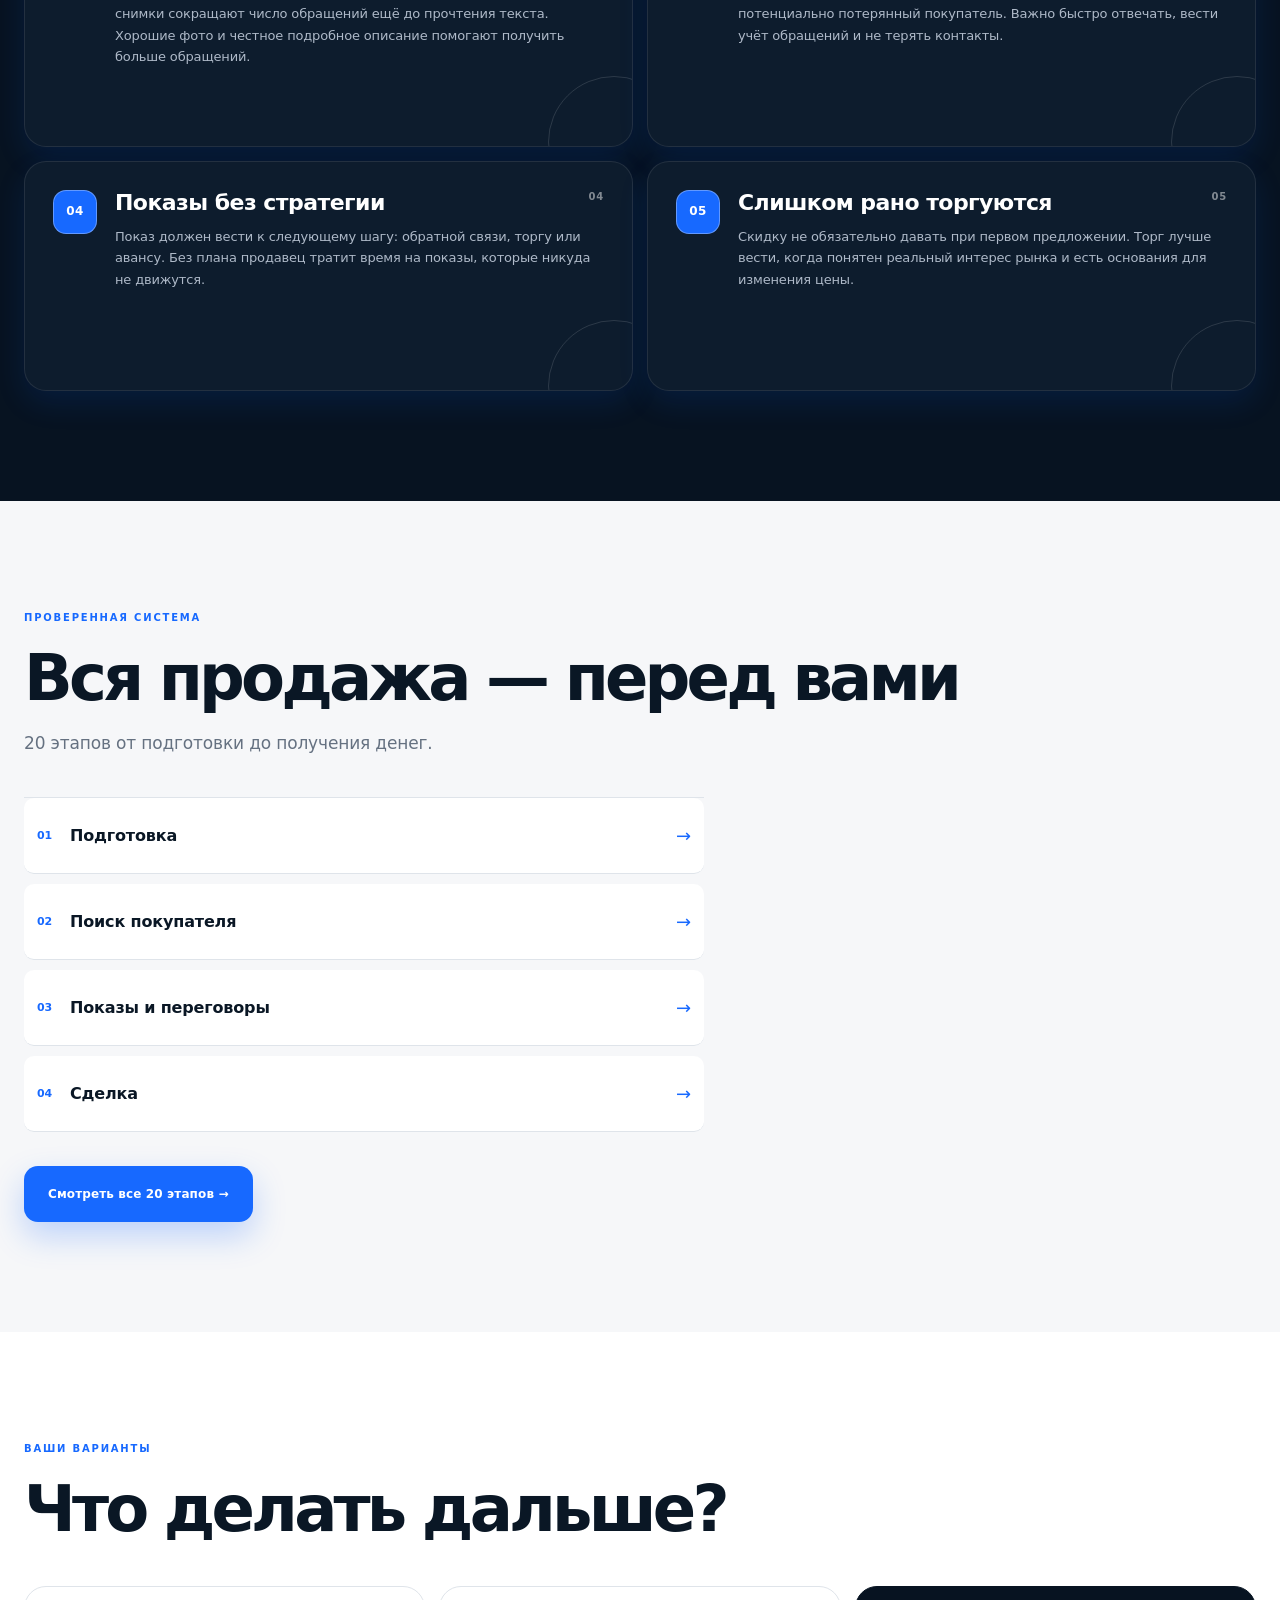
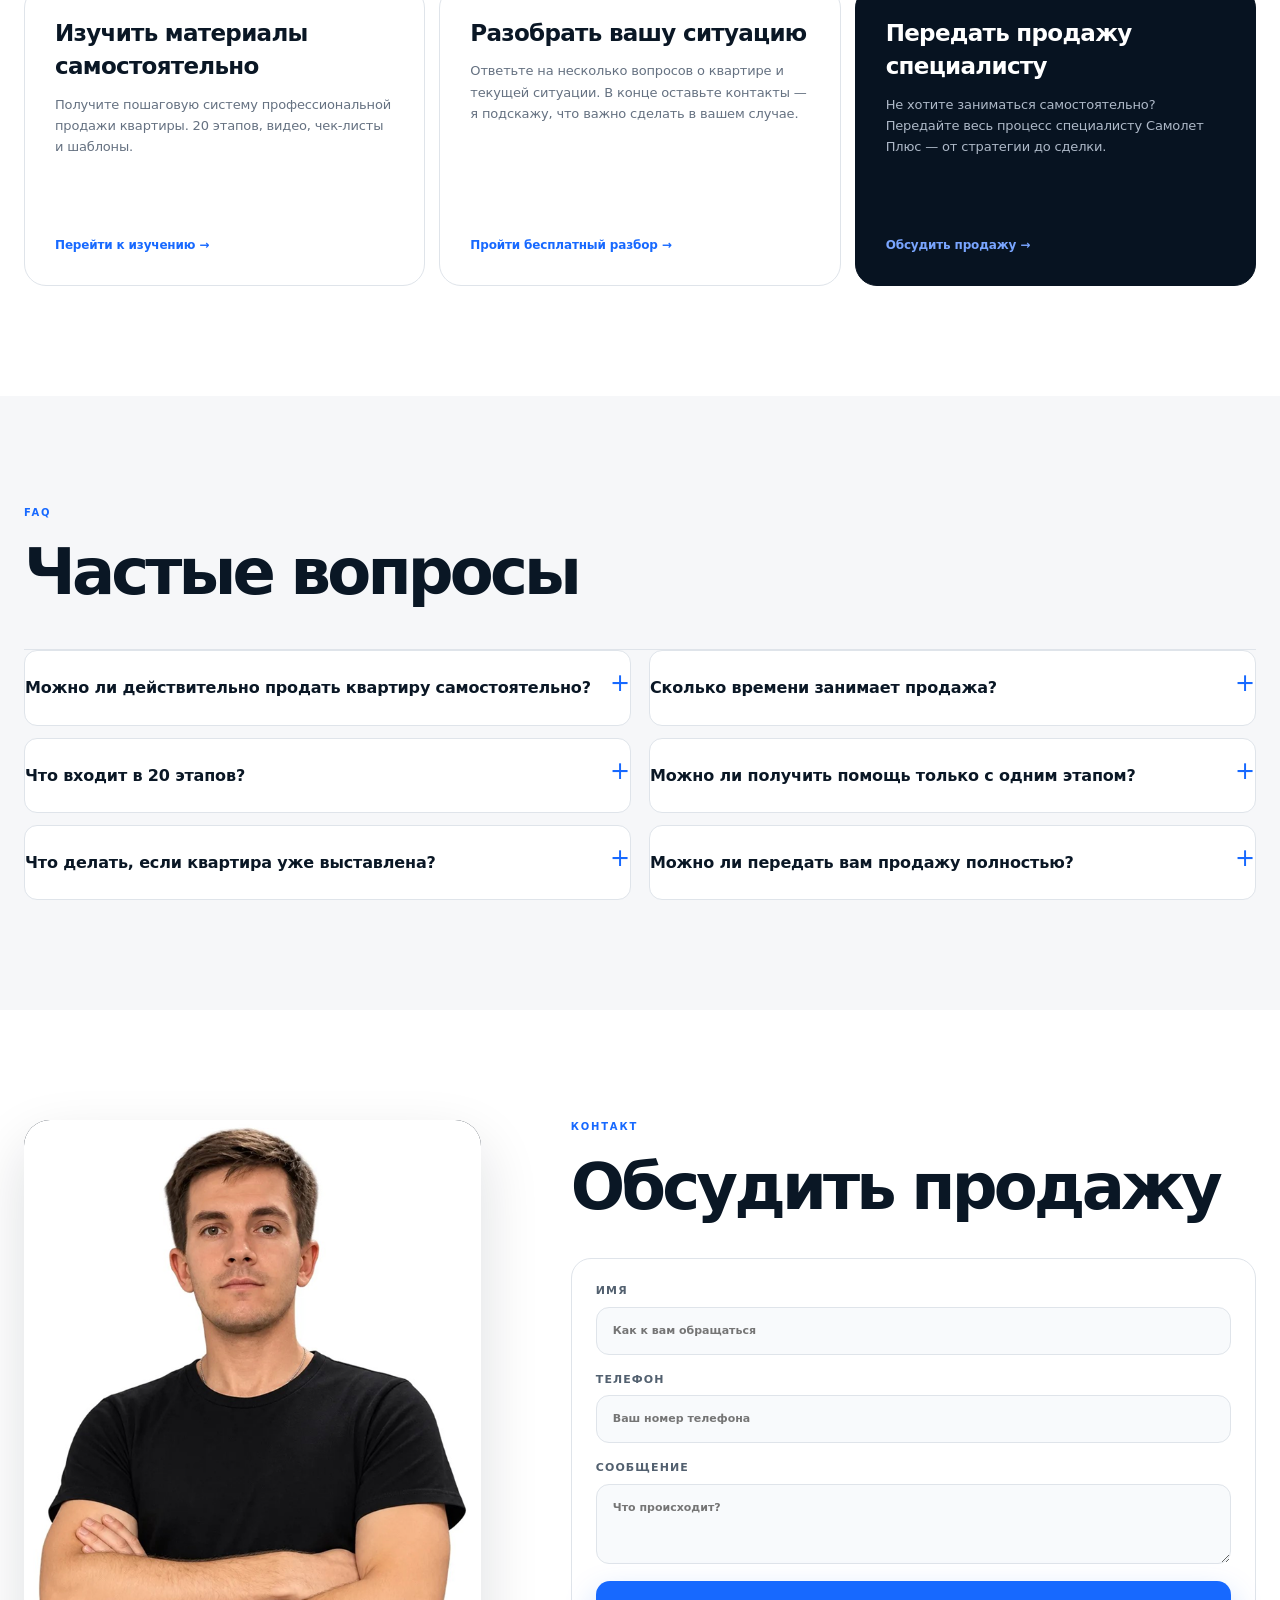
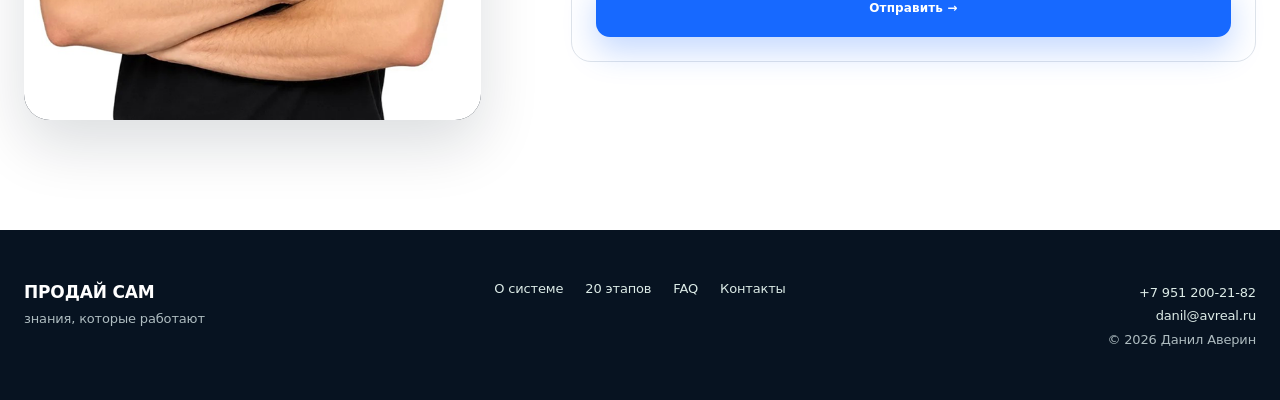
==== commit ec72ac9d: "Add files via upload" ====
--- a/index.html
+++ b/index.html
@@ -6,9 +6,6 @@
 <title>ПРОДАЙ САМ — система самостоятельной продажи квартиры</title>
 <meta name="description" content="Пошаговая система самостоятельной продажи квартиры: 20 этапов, видео, чек-листы и практические инструменты.">
 <link rel="icon" href="data:,">
-<link rel="preconnect" href="https://fonts.googleapis.com">
-<link rel="preconnect" href="https://fonts.gstatic.com" crossorigin>
-<link href="https://fonts.googleapis.com/css2?family=Inter:wght@400;500;600;700;800&display=swap" rel="stylesheet">
 <link rel="stylesheet" href="styles.css">
 </head>
 <body>
@@ -83,10 +80,11 @@
     </div>
   </section>
 
-  <div class="video-card" id="videoPlayBtn">
+ <div class="video-card" id="videoPlayBtn">
+
   <iframe
     id="vimeoPlayer"
-    src="https://player.vimeo.com/video/1228000456?badge=0&amp;autopause=0&amp;player_id=0&amp;app_id=58479"
+    src="https://player.vimeo.com/video/1228004323?badge=0&amp;autopause=0&amp;player_id=0&amp;app_id=58479"
     title="Как устроена профессиональная продажа квартиры?"
     frameborder="0"
     allow="autoplay; fullscreen; picture-in-picture; clipboard-write; encrypted-media; web-share"
@@ -96,19 +94,20 @@
 
   <div class="video-ended" id="videoEnded" aria-hidden="true">
     <p class="eyebrow">ВЫ ПОСМОТРЕЛИ ВИДЕО</p>
+
     <h3>Теперь можно перейти к системе</h3>
+
     <p>
       20 этапов, которые помогут пройти продажу квартиры
       самостоятельно — от подготовки до сделки.
     </p>
+
     <a class="btn btn-blue" href="stages.html">
       Смотреть 20 этапов →
     </a>
   </div>
-</div>
 
 </div>
-    </div>
   </section>
 
   <section class="mistakes section-white">
--- a/styles.css
+++ b/styles.css
@@ -1342,3 +1342,109 @@
   }
 
 }
+
+
+/* ===== TASTE REDESIGN v1 ===== */
+:root{
+  --navy:#06111f;
+  --navy2:#0b1828;
+  --blue:#1769ff;
+  --blue2:#4f8cff;
+  --bg:#f6f7f9;
+  --text:#0a1725;
+  --muted:#657181;
+  --line:#dfe4ea;
+  --soft:#eef3f8;
+  --max:1240px;
+  --font:Inter,ui-sans-serif,system-ui,-apple-system,BlinkMacSystemFont,"Segoe UI",sans-serif;
+}
+body{font-family:var(--font);background:#f6f7f9;color:var(--text);letter-spacing:-.01em}
+::selection{background:#1769ff;color:#fff}
+html{scroll-padding-top:88px}
+.site-header{height:80px;background:rgba(246,247,249,.84);border-bottom:1px solid rgba(10,23,37,.08);backdrop-filter:blur(18px);transition:box-shadow .3s ease,background .3s ease}
+.header-shell{height:80px}
+.brand{gap:10px}
+.brand-mark{width:38px;height:38px;border-radius:12px;box-shadow:0 8px 24px rgba(23,105,255,.22);transition:transform .25s ease}
+.brand:hover .brand-mark{transform:rotate(-5deg) scale(1.04)}
+.brand-name{font-size:14px;letter-spacing:.08em}
+.desktop-nav{gap:30px}
+.desktop-nav a{font-size:13px;position:relative;padding:8px 0}
+.desktop-nav a:after{content:"";position:absolute;left:0;right:100%;bottom:2px;height:1px;background:var(--blue);transition:right .25s ease}
+.desktop-nav a:hover:after{right:0}
+.header-cta{border-radius:12px;padding:12px 18px;font-size:12px;box-shadow:0 9px 24px rgba(23,105,255,.18);transition:transform .25s ease,box-shadow .25s ease}
+.header-cta:hover{transform:translateY(-2px);box-shadow:0 13px 30px rgba(23,105,255,.25)}
+.hero{min-height:min(820px,calc(100vh - 80px));isolation:isolate}
+.hero-photo img{filter:saturate(.82) contrast(1.05);transform:scale(1.02);transition:transform 1.2s cubic-bezier(.2,.7,.2,1)}
+.hero:hover .hero-photo img{transform:scale(1.045)}
+.hero-photo-fade{background:linear-gradient(90deg,rgba(6,17,31,.98) 0%,rgba(6,17,31,.88) 28%,rgba(6,17,31,.42) 60%,rgba(6,17,31,.10) 100%),linear-gradient(0deg,rgba(6,17,31,.78),transparent 58%)}
+.hero-content{min-height:min(820px,calc(100vh - 80px))}
+.hero-copy{width:min(650px,100%);padding:80px 0}
+.eyebrow{font-size:10px;letter-spacing:.18em;margin-bottom:18px}
+.hero h1{font-size:clamp(54px,6.4vw,88px);max-width:700px;line-height:.93;letter-spacing:-.065em;margin-bottom:28px}
+.hero h1 span{color:#3d7cff}
+.hero-description{font-size:18px;line-height:1.55;color:rgba(255,255,255,.82);max-width:570px;margin-bottom:32px}
+.hero-benefits{gap:24px;margin-bottom:38px}
+.hero-benefits div{font-size:11px;color:rgba(255,255,255,.82)}
+.hero-benefits b{width:30px;height:30px;background:rgba(23,105,255,.18);border:1px solid rgba(96,151,255,.35);box-shadow:inset 0 0 0 4px rgba(23,105,255,.05)}
+.hero-actions{gap:10px}
+.btn{min-height:56px;padding:0 24px;border-radius:14px;font-size:12px;letter-spacing:.01em;transition:transform .25s cubic-bezier(.2,.7,.2,1),box-shadow .25s ease,background .25s ease}
+.btn:hover{transform:translateY(-3px)}
+.btn-blue{box-shadow:0 14px 32px rgba(23,105,255,.25)}
+.btn-blue:hover{box-shadow:0 18px 42px rgba(23,105,255,.34)}
+.btn-dark{background:rgba(11,24,40,.78);border-color:rgba(255,255,255,.35);backdrop-filter:blur(10px)}
+.intro{padding-bottom:105px}
+.course-facts{height:132px;background:#fff;border:1px solid var(--line);box-shadow:0 20px 50px rgba(10,23,37,.07);border-radius:0 0 24px 24px;margin-bottom:78px}
+.course-facts strong{font-size:22px;letter-spacing:-.04em}
+.course-facts span{font-size:11px;text-transform:uppercase;letter-spacing:.08em}
+.intro h2{font-size:clamp(42px,5vw,68px);letter-spacing:-.06em;margin-bottom:30px}
+.audience-grid{gap:0;border-top:1px solid var(--line);border-bottom:1px solid var(--line);margin:0 0 44px}
+.audience-item{padding:25px 24px 25px 0;border-bottom:1px solid var(--line)}
+.audience-item:nth-child(odd){border-right:1px solid var(--line);padding-right:35px}
+.audience-item:nth-child(even){padding-left:35px}
+.audience-item:nth-last-child(-n+2){border-bottom:0}
+.audience-item>span{width:42px;height:42px;border-radius:12px;background:#edf3fb}
+.audience-item p{font-size:15px;line-height:1.5;color:#334150}
+.quote-card{max-width:900px;border-radius:24px;background:#eaf1fb;border:1px solid #d7e4f5;padding:32px 42px;box-shadow:0 16px 36px rgba(10,23,37,.05)}
+.quote-card p{font-size:19px;line-height:1.5;color:#344255}
+.video-section{padding:110px 0;background:#fff}
+.video-layout{grid-template-columns:.8fr 1.2fr;gap:80px}
+.video-copy h2{font-size:clamp(42px,4.8vw,64px);letter-spacing:-.06em}
+.video-card{border-radius:26px;box-shadow:0 28px 70px rgba(6,17,31,.17);transform:translateZ(0);transition:transform .4s ease,box-shadow .4s ease}
+.video-card:hover{transform:translateY(-5px);box-shadow:0 38px 85px rgba(6,17,31,.23)}
+.check-list{gap:17px}.check-list li{font-size:14px;color:#394758}.check-list li:before{width:18px;height:18px}
+.mistakes{padding:110px 0;background:#071321;color:#fff}
+.mistakes .eyebrow{color:#6ea0ff}.mistakes h2{font-size:clamp(44px,5.5vw,76px);max-width:820px;letter-spacing:-.065em}
+.mistake-stack{grid-template-columns:repeat(2,1fr);gap:14px;margin-top:46px}
+.mistake-card,.mistake-card-featured{background:#0d1c2d;border:1px solid rgba(255,255,255,.09);border-radius:22px;padding:28px;min-height:230px;transition:transform .35s ease,border-color .35s ease,background .35s ease}
+.mistake-card:hover{transform:translateY(-5px);border-color:rgba(79,140,255,.42);background:#102238}
+.mistake-card-featured{grid-column:span 2;min-height:260px;background:linear-gradient(135deg,#102a4c,#0d1c2d)}
+.mistake-number{width:44px;height:44px;border-radius:13px;background:#1769ff;color:#fff}
+.mistake-top h3{font-size:22px;letter-spacing:-.025em}.mistake-card p{font-size:13px;line-height:1.65;color:#aeb9c8}
+.system-section{padding:110px 0}.system-section h2,.options h2,.faq h2,.contact-layout h2{font-size:clamp(44px,5vw,68px);letter-spacing:-.06em}
+.section-lead{font-size:17px;color:var(--muted);margin-bottom:42px}
+.stage-list{border-top:1px solid var(--line);margin-bottom:30px}.stage-list a{height:76px;border-bottom:1px solid var(--line);transition:padding .3s ease,background .3s ease}.stage-list a:hover{padding-left:14px;background:#fff}.stage-list b{font-size:11px;color:var(--blue)}.stage-list span{font-size:16px;font-weight:700}.stage-list i{font-size:18px;color:var(--blue)}
+.options{padding:110px 0}.option-stack{display:grid;grid-template-columns:repeat(3,1fr);gap:14px;margin-top:42px}.option-card{min-height:300px;border:1px solid var(--line);border-radius:22px;padding:30px;background:#fff;display:flex;flex-direction:column;transition:transform .35s ease,box-shadow .35s ease,border-color .35s ease}.option-card:hover{transform:translateY(-6px);box-shadow:0 22px 55px rgba(10,23,37,.10);border-color:#cbd6e2}.option-card.dark{background:#071321;color:#fff;border-color:#071321}.option-card h3{font-size:23px;letter-spacing:-.03em}.option-card p{font-size:13px;line-height:1.65;color:var(--muted)}.option-card.dark p{color:#aeb9c8}.option-card a{margin-top:auto;color:var(--blue);font-size:12px;font-weight:800}.option-card.dark a{color:#79a5ff}
+.faq{padding:110px 0}.faq-list{border-top:1px solid var(--line);margin-top:42px}.faq details{border-bottom:1px solid var(--line);padding:0}.faq summary{padding:25px 0;font-size:16px;font-weight:750;cursor:pointer;list-style:none;display:flex;justify-content:space-between;gap:20px}.faq summary::-webkit-details-marker{display:none}.faq summary:after{content:"+";color:var(--blue);font-size:24px;font-weight:400;transition:transform .25s}.faq details[open] summary:after{transform:rotate(45deg)}.faq details p{max-width:760px;font-size:13px;line-height:1.65;color:var(--muted);padding:0 0 25px;margin:0}
+.contact{padding:110px 0;background:#fff}.contact-layout{grid-template-columns:minmax(300px,.8fr) 1.2fr;gap:90px;align-items:start}.contact-photo{height:600px;border-radius:26px;overflow:hidden;box-shadow:0 25px 60px rgba(10,23,37,.14)}.contact-photo img{width:100%;height:100%;object-fit:cover}.contact-layout h2{margin-bottom:36px}.contact-form{display:grid;gap:17px}.contact-form label{font-size:11px;font-weight:800;text-transform:uppercase;letter-spacing:.1em;color:#52606f}.contact-form input,.contact-form textarea{width:100%;margin-top:8px;border:1px solid var(--line);border-radius:13px;background:#f8fafc;padding:15px 16px;outline:none;transition:border-color .2s,box-shadow .2s}.contact-form input:focus,.contact-form textarea:focus{border-color:#7ea7ef;box-shadow:0 0 0 4px rgba(23,105,255,.08)}
+.site-footer{background:#071321;color:#fff;border:0}.site-footer a{color:#aeb9c8}.site-footer a:hover{color:#fff}
+
+/* reveal / tactile states */
+.reveal{opacity:0;transform:translateY(24px);transition:opacity .7s ease,transform .7s cubic-bezier(.2,.7,.2,1)}
+.reveal.is-visible{opacity:1;transform:none}
+.ripple{position:absolute;pointer-events:none;border-radius:999px;width:12px;height:12px;background:rgba(255,255,255,.42);transform:translate(-50%,-50%) scale(0);animation:ripple .65s ease-out forwards}
+@keyframes ripple{to{transform:translate(-50%,-50%) scale(18);opacity:0}}
+@media(max-width:960px){
+ .site-header,.header-shell{height:72px}.hero,.hero-content{min-height:calc(100svh - 72px)}
+ .hero-copy{padding:55px 0 44px}.hero h1{font-size:clamp(46px,12vw,66px)}
+ .audience-grid{grid-template-columns:1fr}.audience-item:nth-child(odd),.audience-item:nth-child(even){border-right:0;padding:20px 0}.audience-item:nth-last-child(-n+2){border-bottom:1px solid var(--line)}.audience-item:last-child{border-bottom:0}
+ .video-layout{grid-template-columns:1fr;gap:42px}.video-copy{order:1}.video-card{order:2}.option-stack{grid-template-columns:1fr}
+ .mistake-stack{grid-template-columns:1fr}.mistake-card-featured{grid-column:auto}.contact-layout{grid-template-columns:1fr;gap:40px}.contact-photo{height:420px}
+}
+@media(max-width:520px){
+ .header-shell{width:calc(100% - 28px)}.hero h1{font-size:45px}.hero-description{font-size:16px}.hero-benefits{gap:10px}.hero-benefits div{font-size:9.5px}.hero-actions .btn{min-height:56px;font-size:13px}
+ .course-facts{height:92px;margin:0 16px 52px}.course-facts strong{font-size:16px}.course-facts span{font-size:8px;letter-spacing:.03em}
+ .intro h2{font-size:40px}.quote-card{padding:25px 22px}.quote-card p{font-size:16px}
+ .mistakes,.system-section,.options,.faq,.contact,.video-section{padding:76px 0}.mistakes h2,.system-section h2,.options h2,.faq h2,.contact-layout h2,.video-copy h2{font-size:43px}
+ .mistake-card,.mistake-card-featured{padding:22px}.mistake-top h3{font-size:19px}.option-card{min-height:270px}.contact-photo{height:360px}
+}
+@media(prefers-reduced-motion:reduce){*,*:before,*:after{scroll-behavior:auto!important;animation-duration:.01ms!important;animation-iteration-count:1!important;transition-duration:.01ms!important}.reveal{opacity:1;transform:none}}
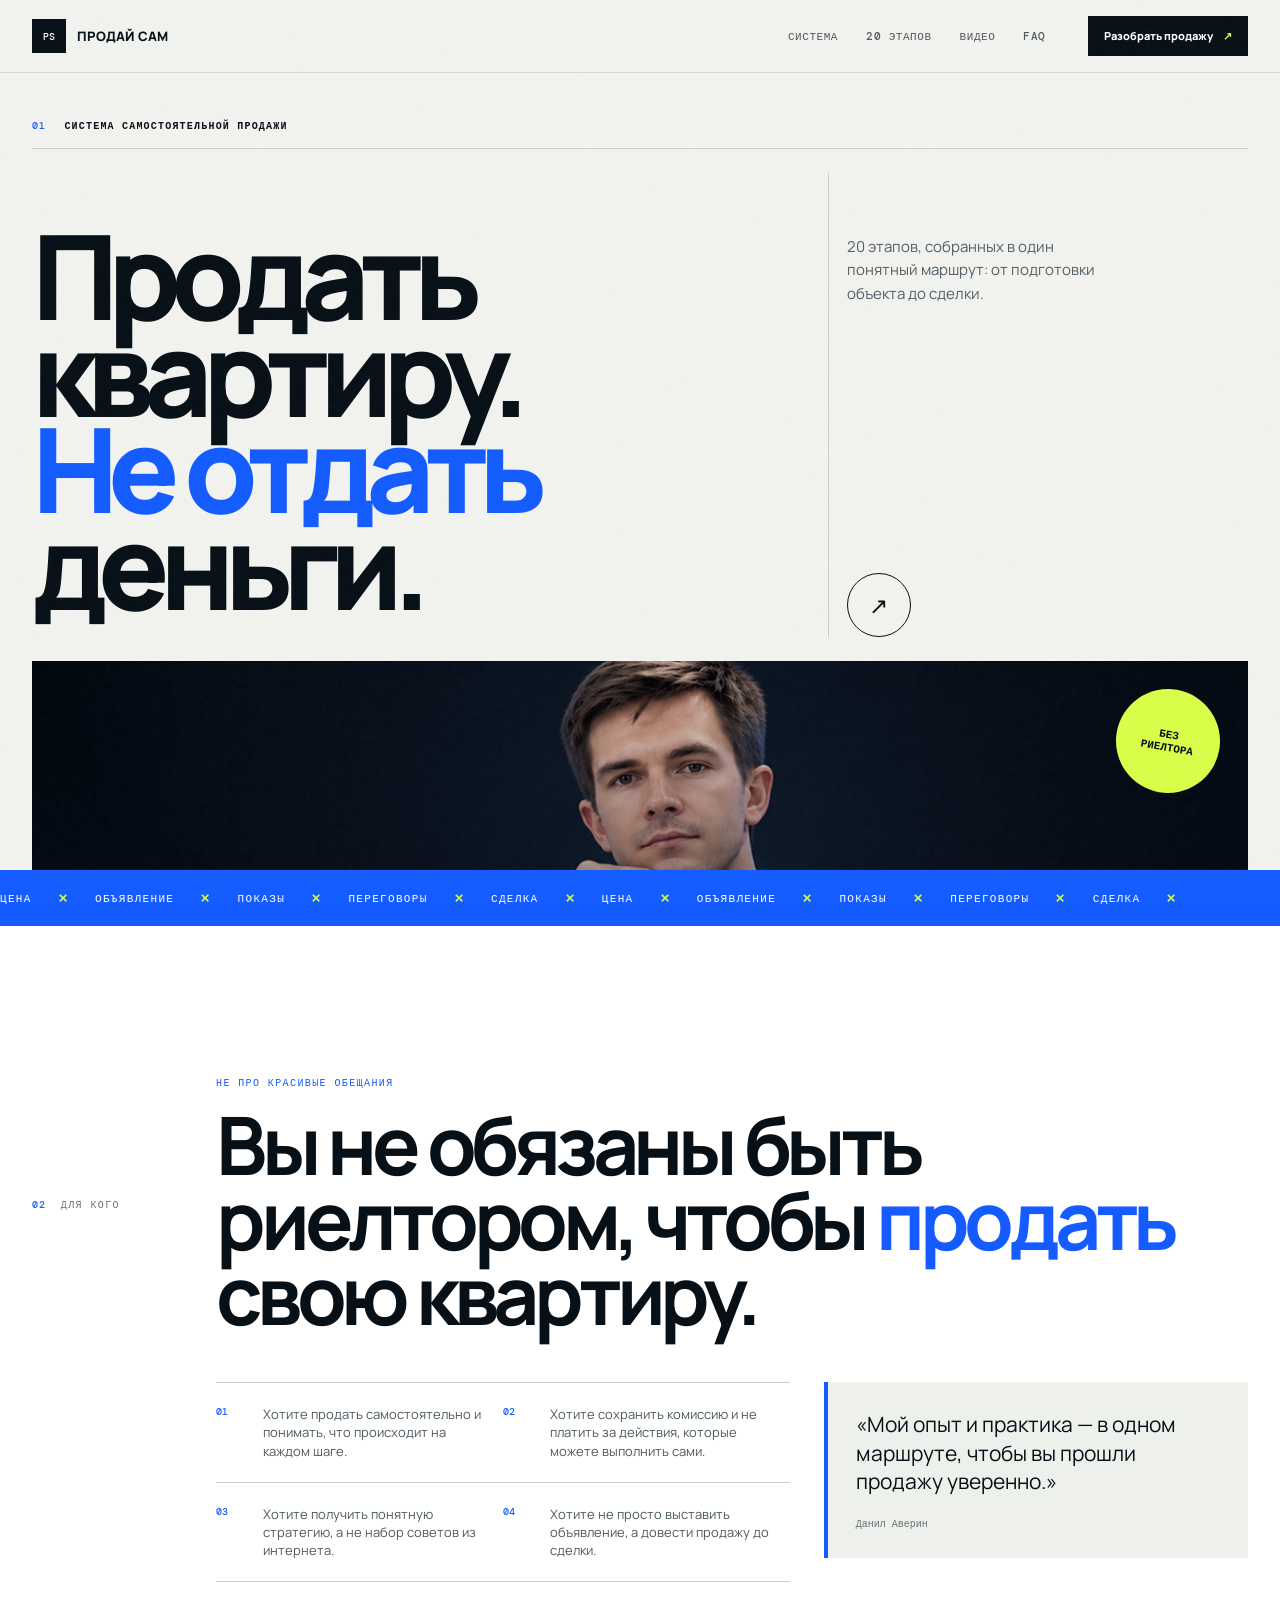
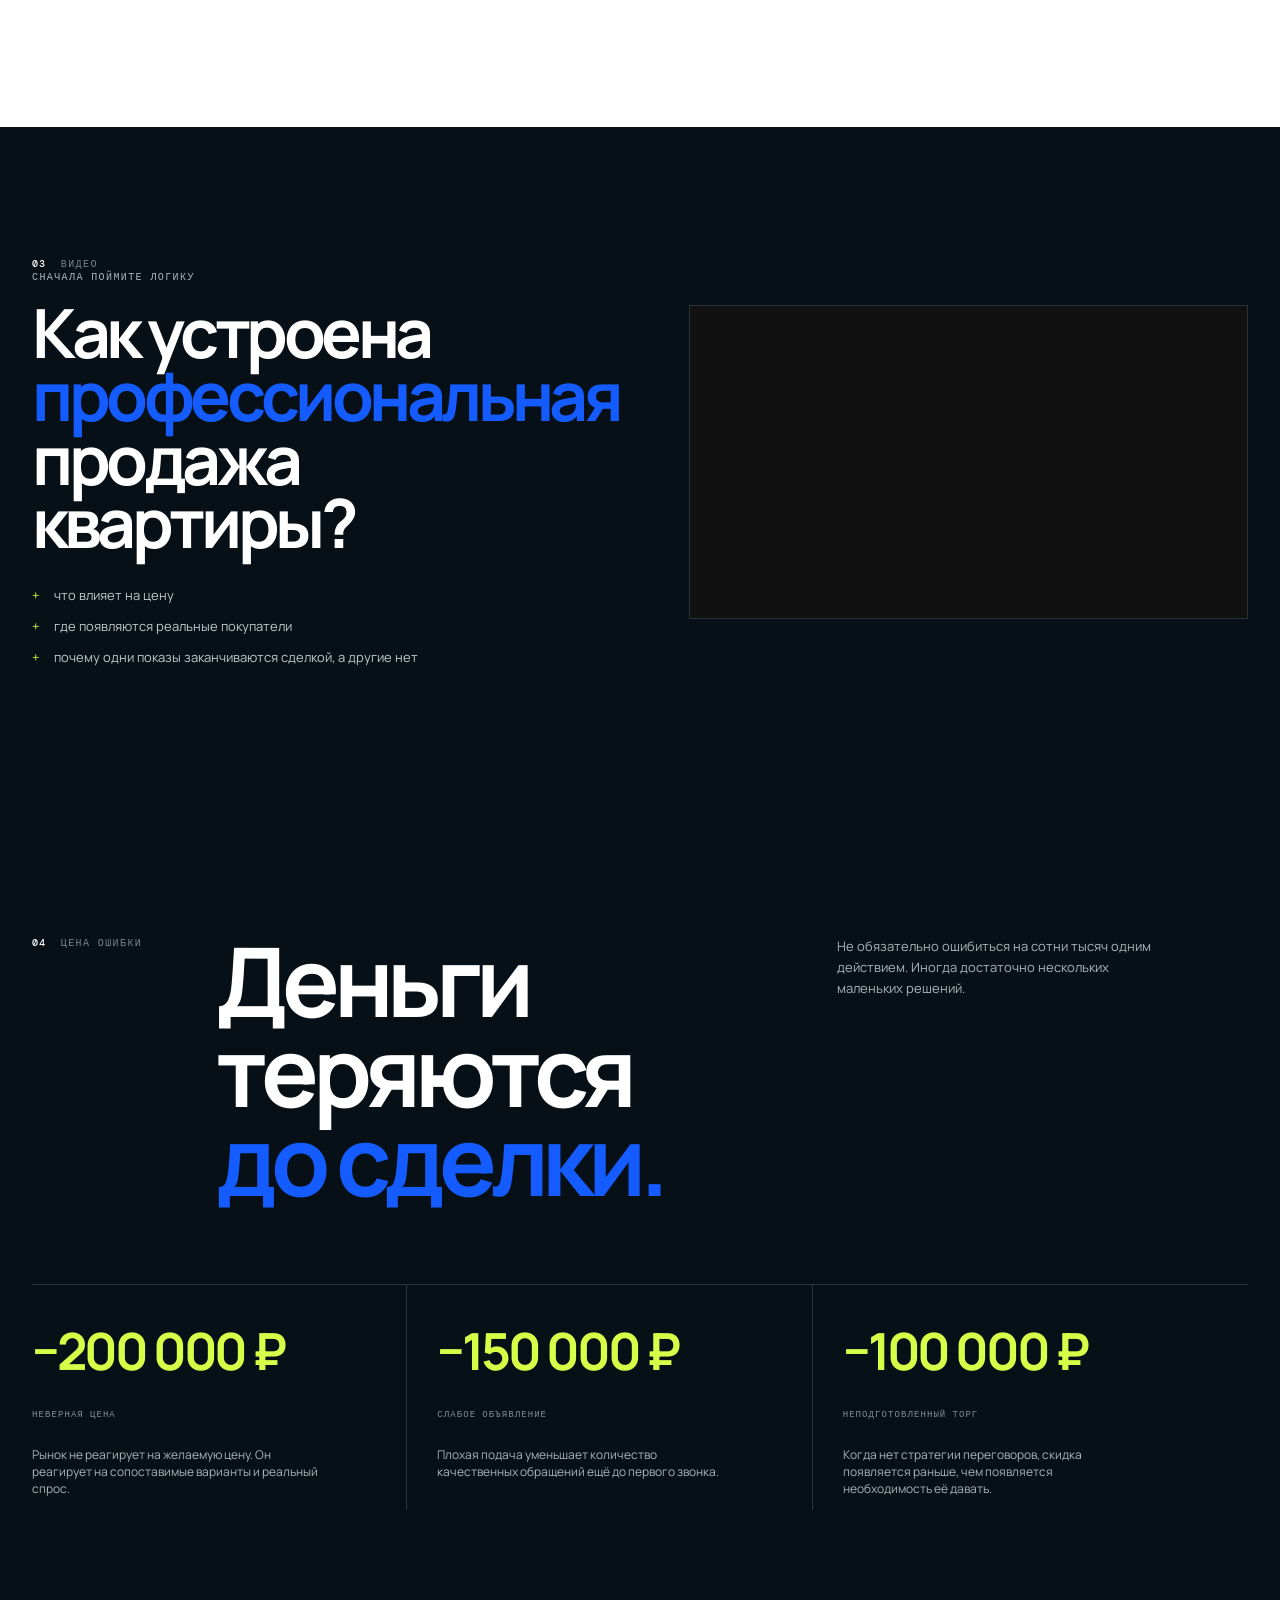
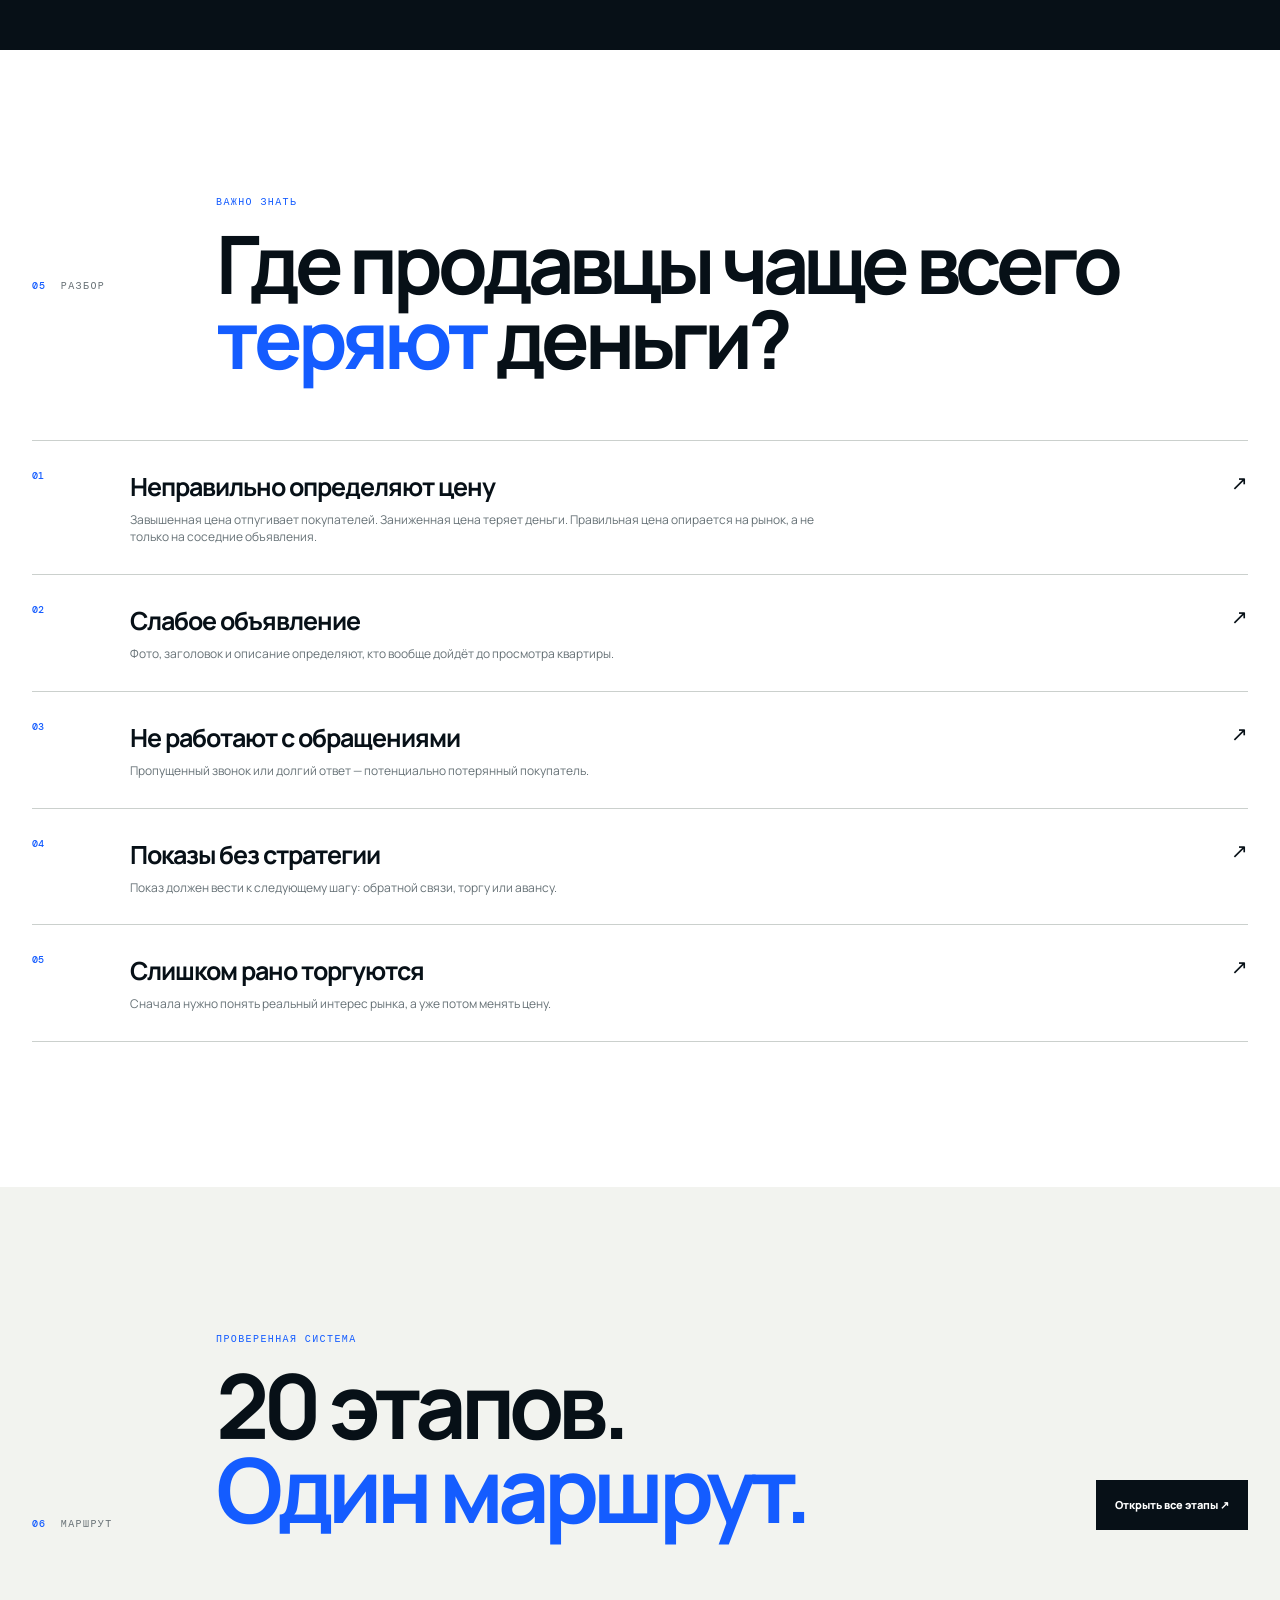
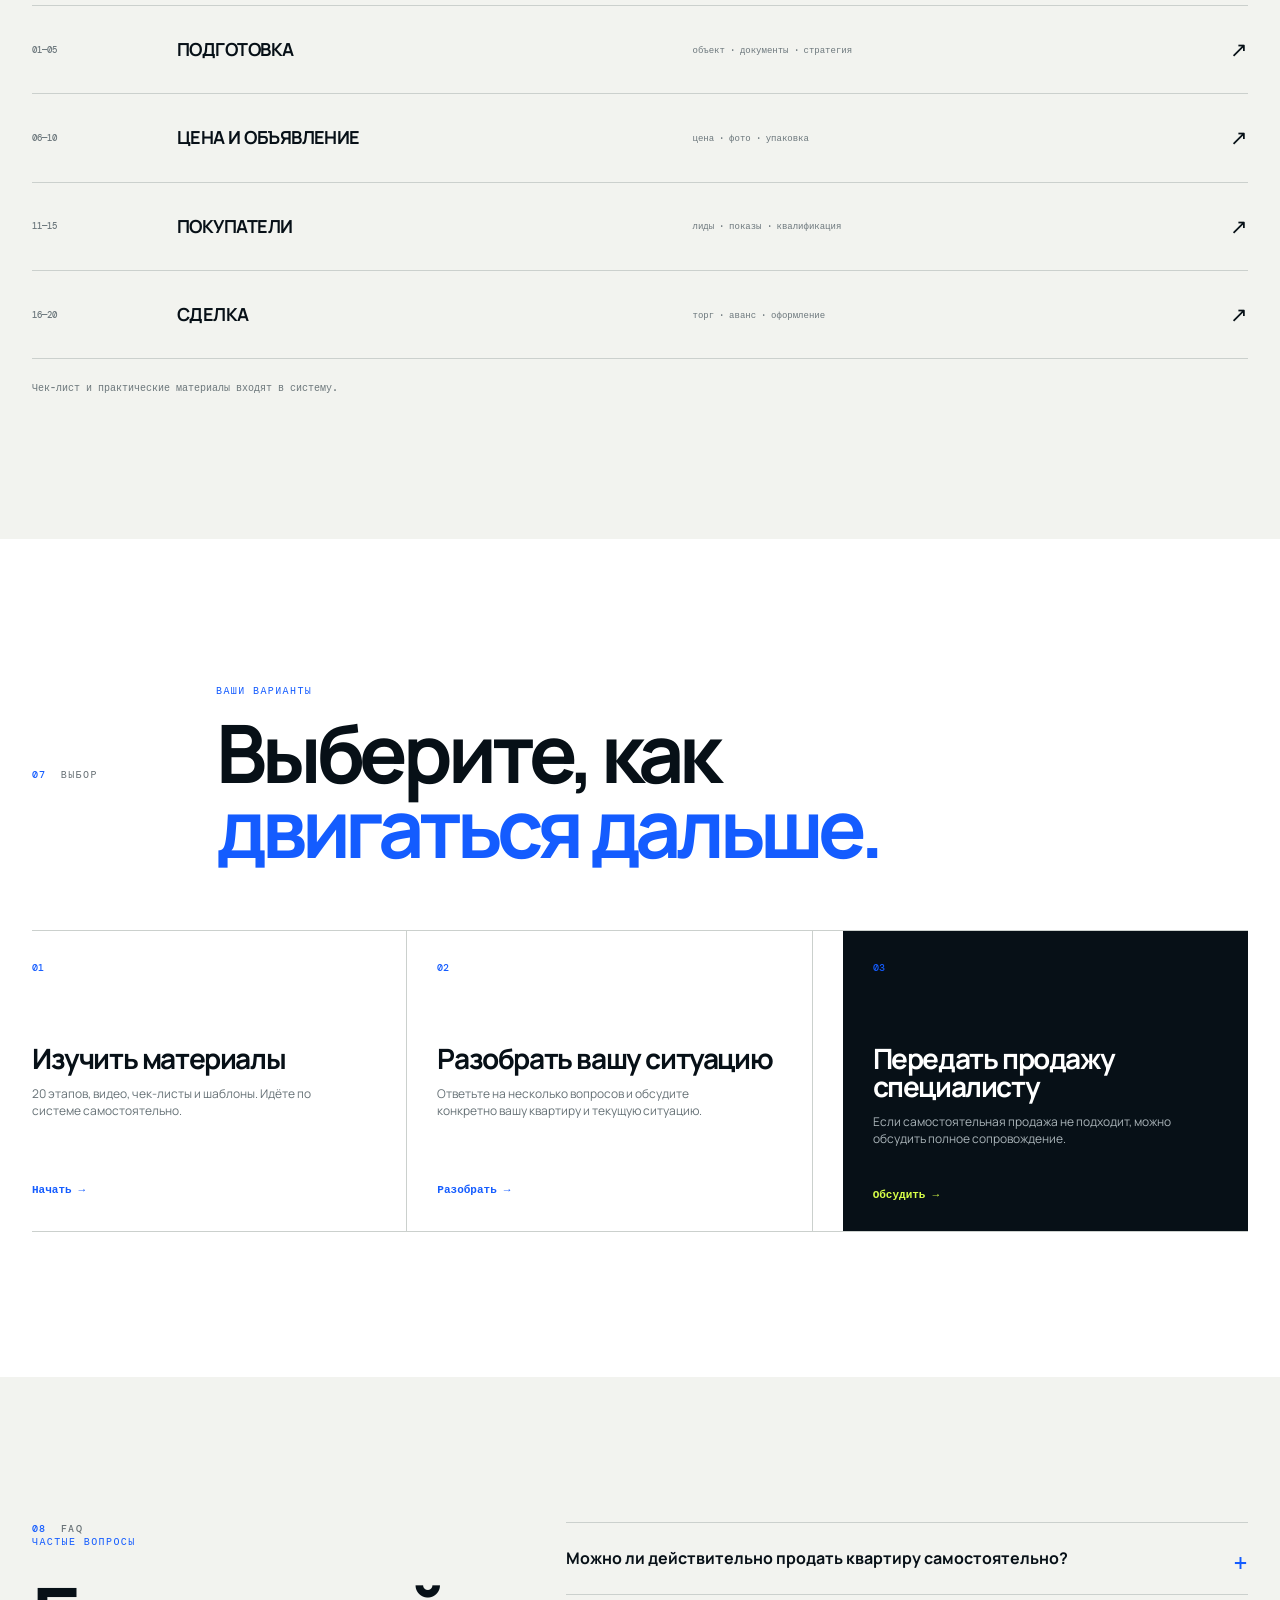
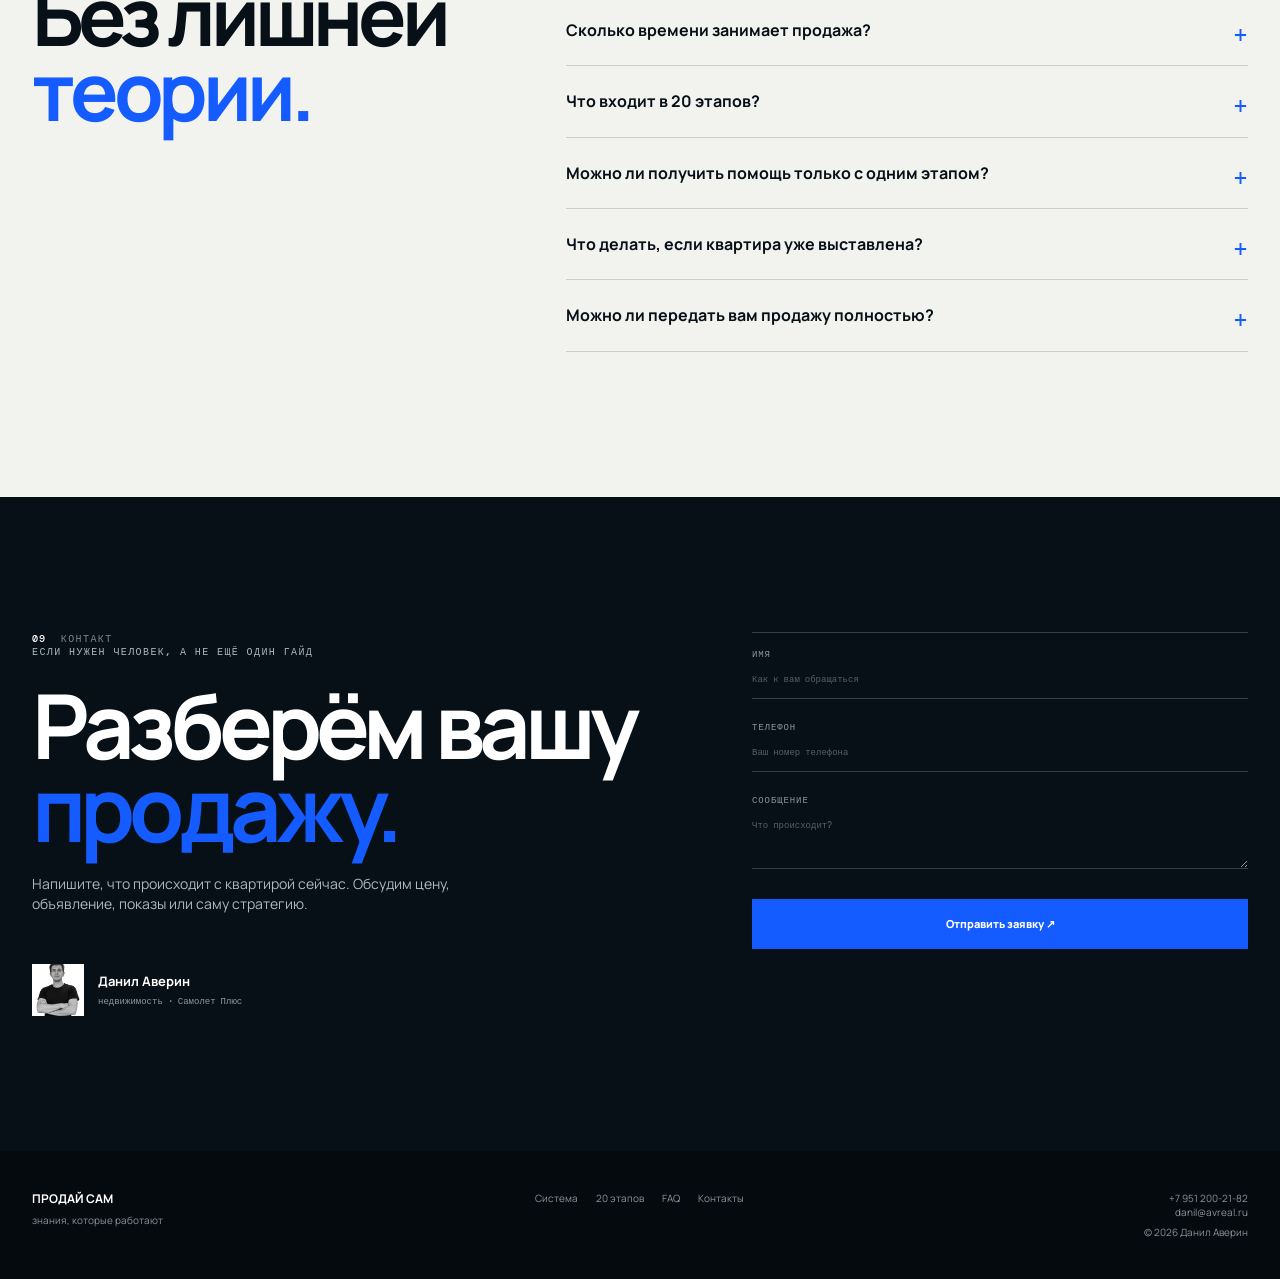
==== commit 4fca4a5d: "Add files via upload" ====
--- a/index.html
+++ b/index.html
@@ -1,197 +1,66 @@
-<!DOCTYPE html>
+<!doctype html>
 <html lang="ru">
 <head>
-<meta charset="UTF-8">
-<meta name="viewport" content="width=device-width, initial-scale=1.0">
+<meta charset="utf-8">
+<meta name="viewport" content="width=device-width, initial-scale=1">
 <title>ПРОДАЙ САМ — система самостоятельной продажи квартиры</title>
-<meta name="description" content="Пошаговая система самостоятельной продажи квартиры: 20 этапов, видео, чек-листы и практические инструменты.">
+<meta name="description" content="Пошаговый алгоритм самостоятельной продажи квартиры: 20 этапов, видео, чек-листы и практические инструменты.">
 <link rel="icon" href="data:,">
+<link rel="preconnect" href="https://player.vimeo.com">
 <link rel="stylesheet" href="styles.css">
 </head>
 <body>
-<header class="site-header">
+<header class="site-header" id="top">
   <div class="header-shell">
-    <a class="brand" href="#top" aria-label="Продай сам">
-      <span class="brand-mark" aria-hidden="true"><svg viewBox="0 0 24 24"><path d="M4 10.5 12 4l8 6.5v8a1.5 1.5 0 0 1-1.5 1.5h-13A1.5 1.5 0 0 1 4 18.5z"/><path d="M9.5 20v-5h5v5"/></svg></span>
-      <span class="brand-name">ПРОДАЙ САМ</span>
-    </a>
-    <nav class="desktop-nav" aria-label="Основная навигация">
-      <a href="#system">О системе</a>
-      <a href="stages.html">20 этапов</a>
-      <a href="#faq">FAQ</a>
-      <a href="#contact">Контакты</a>
-    </nav>
-    <a class="header-cta" href="#contact">Начать сейчас <span>→</span></a>
-    <button class="burger" id="burgerBtn" aria-label="Открыть меню" aria-expanded="false"><i></i><i></i><i></i></button>
+    <a class="brand" href="#top"><span class="brand-index">PS</span><span>ПРОДАЙ САМ</span></a>
+    <nav class="desktop-nav"><a href="#system">Система</a><a href="stages.html">20 этапов</a><a href="#video">Видео</a><a href="#faq">FAQ</a></nav>
+    <a class="header-cta" href="#contact">Разобрать продажу <span>↗</span></a>
+    <button class="burger" id="burgerBtn" aria-label="Меню" aria-expanded="false"><i></i><i></i><i></i></button>
   </div>
-  <div class="mobile-menu" id="mobileMenu">
-    <a href="#system">О системе</a>
-    <a href="stages.html">20 этапов</a>
-    <a href="#faq">FAQ</a>
-    <a href="#contact">Контакты</a>
-    <a class="mobile-menu-cta" href="#contact">Начать сейчас →</a>
-  </div>
+  <div class="mobile-menu" id="mobileMenu"><a href="#system">Система</a><a href="stages.html">20 этапов</a><a href="#video">Видео</a><a href="#faq">FAQ</a><a href="#contact">Разобрать продажу ↗</a></div>
 </header>
 
-<main id="top">
-  <section class="hero" id="system">
-    <div class="hero-photo" aria-hidden="true">
-      <img src="desk.png" alt="">
-      <div class="hero-photo-fade"></div>
-    </div>
-    <div class="hero-content page-width">
-      <div class="hero-copy">
-        <p class="eyebrow light">БЕСПЛАТНЫЙ АЛГОРИТМ</p>
-        <h1>Как продать квартиру <span>самому</span></h1>
-        <p class="hero-description">Пошаговый алгоритм, как продать квартиру или дом без риелтора системно и без лишних затрат.</p>
-        <div class="hero-benefits">
-          <div><b class="benefit-icon"><svg viewBox="0 0 24 24"><path d="m5 12 4 4L19 6"/></svg></b><span>Понятно<br>и по шагам</span></div>
-          <div><b class="benefit-icon"><svg viewBox="0 0 24 24"><path d="M12 3v18M16 7.5c0-1.7-1.7-3-4-3s-4 1.3-4 3 1.5 2.6 4 3.1 4 1.4 4 3.1-1.7 3-4 3-4-1.3-4-3"/></svg></b><span>Экономия<br>сотни тыс.</span></div>
-          <div><b class="benefit-icon"><svg viewBox="0 0 24 24"><path d="m4 11 8-7 8 7v8a1 1 0 0 1-1 1H5a1 1 0 0 1-1-1z"/><path d="M9 20v-5h6v5"/></svg></b><span>Реальные<br>инструменты</span></div>
-        </div>
-        <div class="hero-actions">
-          <a class="btn btn-blue" href="stages.html">Начать обучение</a>
-          <a class="btn btn-dark" href="#video"><span class="play-small">▶</span> Смотреть видео</a>
-        </div>
-      </div>
-    </div>
-  </section>
+<main>
+<section class="hero" id="system">
+  <div class="hero-grid page-width">
+    <div class="hero-kicker"><span>01</span><b>СИСТЕМА САМОСТОЯТЕЛЬНОЙ ПРОДАЖИ</b></div>
+    <div class="hero-title"><h1>Продать квартиру.<br><em>Не отдать</em> деньги.</h1></div>
+    <div class="hero-side"><p>20 этапов, собранных в один понятный маршрут: от подготовки объекта до сделки.</p><a class="circle-link" href="stages.html" aria-label="Открыть 20 этапов">↗</a></div>
+    <div class="hero-media"><img src="desk.png" alt="Интерьер квартиры"><div class="media-label"><span>ПРОДАЙ САМ</span><strong>20 / 20</strong></div><div class="media-stamp">БЕЗ<br>РИЕЛТОРА</div></div>
+    <div class="hero-bottom"><div><b>20</b><span>этапов</span></div><div><b>01</b><span>чек-лист</span></div><div><b>∞</b><span>доступ</span></div><p>Понятный алгоритм вместо хаотичных действий и случайных советов.</p></div>
+  </div>
+</section>
 
-  <section class="intro section-white">
-    <div class="page-width">
-      <div class="course-facts">
-        <div><strong>20</strong><span>уроков</span></div>
-        <div><strong>1</strong><span>чек-лист</span></div>
-        <div><strong>∞</strong><span>доступ навсегда</span></div>
-        <div><strong>24/7</strong><span>с любого устройства</span></div>
-      </div>
-      <h2>Кому это нужно?</h2>
-      <div class="audience-grid">
-        <div class="audience-item"><span aria-hidden="true"><svg viewBox="0 0 24 24"><path d="m4 11 8-7 8 7v8a1 1 0 0 1-1 1H5a1 1 0 0 1-1-1z"/><path d="M9 20v-5h6v5"/></svg></span><p>Для тех, кто хочет продавать квартиру самостоятельно</p></div>
-        <div class="audience-item"><span aria-hidden="true"><svg viewBox="0 0 24 24"><path d="M12 3v18M16 7.5c0-1.7-1.7-3-4-3s-4 1.3-4 3 1.5 2.6 4 3.1 4 1.4 4 3.1-1.7 3-4 3-4-1.3-4-3"/></svg></span><p>Для тех, кто хочет сэкономить на комиссии</p></div>
-        <div class="audience-item"><span aria-hidden="true"><svg viewBox="0 0 24 24"><circle cx="12" cy="12" r="8.5"/><path d="M12 7v5l3 2"/></svg></span><p>Для тех, кто хочет понятный план действий</p></div>
-        <div class="audience-item"><span aria-hidden="true"><svg viewBox="0 0 24 24"><path d="M5 17 17 5"/><path d="M8 5h9v9"/></svg></span><p>Для тех, кто хочет получить максимальную цену</p></div>
-      </div>
-      <div class="quote-card">
-        <span class="quote-mark">“</span>
-        <p><strong>Мой опыт и вся практика</strong> в одном курсе, чтобы вы прошли этот путь <strong>уверенно.</strong></p>
-        <span class="quote-author">— Данил Аверин</span>
-      </div>
-    </div>
-  </section>
+<div class="ticker" aria-hidden="true"><div class="ticker-track"><span>ЦЕНА</span><i>×</i><span>ОБЪЯВЛЕНИЕ</span><i>×</i><span>ПОКАЗЫ</span><i>×</i><span>ПЕРЕГОВОРЫ</span><i>×</i><span>СДЕЛКА</span><i>×</i><span>ЦЕНА</span><i>×</i><span>ОБЪЯВЛЕНИЕ</span><i>×</i><span>ПОКАЗЫ</span><i>×</i><span>ПЕРЕГОВОРЫ</span><i>×</i><span>СДЕЛКА</span><i>×</i></div></div>
 
- <div class="video-card" id="videoPlayBtn">
+<section class="manifesto section-white">
+ <div class="page-width manifesto-grid">
+  <div class="section-no">02 <span>ДЛЯ КОГО</span></div>
+  <div class="manifesto-title"><p class="eyebrow">НЕ ПРО КРАСИВЫЕ ОБЕЩАНИЯ</p><h2>Вы не обязаны быть риелтором, чтобы <em>продать</em> свою квартиру.</h2></div>
+  <div class="audience-list"><div><span>01</span><p>Хотите продать самостоятельно и понимать, что происходит на каждом шаге.</p></div><div><span>02</span><p>Хотите сохранить комиссию и не платить за действия, которые можете выполнить сами.</p></div><div><span>03</span><p>Хотите получить понятную стратегию, а не набор советов из интернета.</p></div><div><span>04</span><p>Хотите не просто выставить объявление, а довести продажу до сделки.</p></div></div>
+  <blockquote>«Мой опыт и практика — в одном маршруте, чтобы вы прошли продажу уверенно.»<cite>Данил Аверин</cite></blockquote>
+ </div>
+</section>
 
-  <iframe
-    id="vimeoPlayer"
-    src="https://player.vimeo.com/video/1228004323?badge=0&amp;autopause=0&amp;player_id=0&amp;app_id=58479"
-    title="Как устроена профессиональная продажа квартиры?"
-    frameborder="0"
-    allow="autoplay; fullscreen; picture-in-picture; clipboard-write; encrypted-media; web-share"
-    referrerpolicy="strict-origin-when-cross-origin"
-    allowfullscreen>
-  </iframe>
+<section class="video-section section-dark" id="video">
+ <div class="page-width video-grid"><div class="video-intro"><span class="section-no light">03 <span>ВИДЕО</span></span><p class="eyebrow light">СНАЧАЛА ПОЙМИТЕ ЛОГИКУ</p><h2>Как устроена <em>профессиональная</em> продажа квартиры?</h2><ul><li>что влияет на цену</li><li>где появляются реальные покупатели</li><li>почему одни показы заканчиваются сделкой, а другие нет</li></ul></div><div class="video-card"><iframe id="vimeoPlayer" src="https://player.vimeo.com/video/1228004323?badge=0&amp;autopause=0&amp;player_id=0&amp;app_id=58479" title="Как устроена профессиональная продажа квартиры?" allow="autoplay; fullscreen; picture-in-picture; clipboard-write; encrypted-media; web-share" allowfullscreen></iframe><div class="video-ended" id="videoEnded"><p class="eyebrow light">ВЫ ПОСМОТРЕЛИ ВИДЕО</p><h3>Теперь — по системе.</h3><p>20 этапов, которые проведут от подготовки до сделки.</p><a class="btn btn-blue" href="stages.html">Открыть 20 этапов ↗</a></div></div></div>
+</section>
 
-  <div class="video-ended" id="videoEnded" aria-hidden="true">
-    <p class="eyebrow">ВЫ ПОСМОТРЕЛИ ВИДЕО</p>
+<section class="losses section-ink">
+ <div class="page-width"><div class="loss-head"><span class="section-no light">04 <span>ЦЕНА ОШИБКИ</span></span><h2>Деньги теряются<br><em>до сделки.</em></h2><p>Не обязательно ошибиться на сотни тысяч одним действием. Иногда достаточно нескольких маленьких решений.</p></div>
+ <div class="loss-grid"><article><b>−200 000 ₽</b><span>НЕВЕРНАЯ ЦЕНА</span><p>Рынок не реагирует на желаемую цену. Он реагирует на сопоставимые варианты и реальный спрос.</p></article><article><b>−150 000 ₽</b><span>СЛАБОЕ ОБЪЯВЛЕНИЕ</span><p>Плохая подача уменьшает количество качественных обращений ещё до первого звонка.</p></article><article><b>−100 000 ₽</b><span>НЕПОДГОТОВЛЕННЫЙ ТОРГ</span><p>Когда нет стратегии переговоров, скидка появляется раньше, чем появляется необходимость её давать.</p></article></div></div>
+</section>
 
-    <h3>Теперь можно перейти к системе</h3>
+<section class="mistakes section-white"><div class="page-width"><div class="split-head"><span class="section-no">05 <span>РАЗБОР</span></span><div><p class="eyebrow">ВАЖНО ЗНАТЬ</p><h2>Где продавцы чаще всего <em>теряют</em> деньги?</h2></div></div><div class="mistake-list"><article><b>01</b><div><h3>Неправильно определяют цену</h3><p>Завышенная цена отпугивает покупателей. Заниженная цена теряет деньги. Правильная цена опирается на рынок, а не только на соседние объявления.</p></div><strong>↗</strong></article><article><b>02</b><div><h3>Слабое объявление</h3><p>Фото, заголовок и описание определяют, кто вообще дойдёт до просмотра квартиры.</p></div><strong>↗</strong></article><article><b>03</b><div><h3>Не работают с обращениями</h3><p>Пропущенный звонок или долгий ответ — потенциально потерянный покупатель.</p></div><strong>↗</strong></article><article><b>04</b><div><h3>Показы без стратегии</h3><p>Показ должен вести к следующему шагу: обратной связи, торгу или авансу.</p></div><strong>↗</strong></article><article><b>05</b><div><h3>Слишком рано торгуются</h3><p>Сначала нужно понять реальный интерес рынка, а уже потом менять цену.</p></div><strong>↗</strong></article></div></div></section>
 
-    <p>
-      20 этапов, которые помогут пройти продажу квартиры
-      самостоятельно — от подготовки до сделки.
-    </p>
+<section class="route section-gray"><div class="page-width"><div class="route-top"><span class="section-no">06 <span>МАРШРУТ</span></span><div><p class="eyebrow">ПРОВЕРЕННАЯ СИСТЕМА</p><h2>20 этапов.<br><em>Один маршрут.</em></h2></div><a class="btn btn-dark" href="stages.html">Открыть все этапы ↗</a></div><div class="route-line"><a href="stages.html#stage-1"><span>01—05</span><b>ПОДГОТОВКА</b><small>объект · документы · стратегия</small><i>↗</i></a><a href="stages.html#stage-6"><span>06—10</span><b>ЦЕНА И ОБЪЯВЛЕНИЕ</b><small>цена · фото · упаковка</small><i>↗</i></a><a href="stages.html#stage-11"><span>11—15</span><b>ПОКУПАТЕЛИ</b><small>лиды · показы · квалификация</small><i>↗</i></a><a href="stages.html#stage-16"><span>16—20</span><b>СДЕЛКА</b><small>торг · аванс · оформление</small><i>↗</i></a></div><div class="route-note">Чек-лист и практические материалы входят в систему.</div></div></section>
 
-    <a class="btn btn-blue" href="stages.html">
-      Смотреть 20 этапов →
-    </a>
-  </div>
+<section class="options section-white"><div class="page-width"><div class="split-head"><span class="section-no">07 <span>ВЫБОР</span></span><div><p class="eyebrow">ВАШИ ВАРИАНТЫ</p><h2>Выберите, как<br><em>двигаться дальше.</em></h2></div></div><div class="choice-grid"><article class="choice choice-main"><span>01</span><h3>Изучить материалы</h3><p>20 этапов, видео, чек-листы и шаблоны. Идёте по системе самостоятельно.</p><a href="stages.html">Начать →</a></article><article class="choice"><span>02</span><h3>Разобрать вашу ситуацию</h3><p>Ответьте на несколько вопросов и обсудите конкретно вашу квартиру и текущую ситуацию.</p><a href="#contact">Разобрать →</a></article><article class="choice choice-dark"><span>03</span><h3>Передать продажу специалисту</h3><p>Если самостоятельная продажа не подходит, можно обсудить полное сопровождение.</p><a href="#contact">Обсудить →</a></article></div></div></section>
 
-</div>
-  </section>
+<section class="faq section-gray" id="faq"><div class="page-width faq-grid"><div><span class="section-no">08 <span>FAQ</span></span><p class="eyebrow">ЧАСТЫЕ ВОПРОСЫ</p><h2>Без лишней<br><em>теории.</em></h2></div><div class="faq-list"><details><summary>Можно ли действительно продать квартиру самостоятельно?</summary><p>Да. Продажа состоит из последовательных этапов: подготовка, цена, объявление, работа с покупателями, показы, переговоры и оформление сделки.</p></details><details><summary>Сколько времени занимает продажа?</summary><p>Срок зависит от цены, состояния квартиры и спроса. Поэтому отдельно разбираются цена, подготовка и работа с обращениями.</p></details><details><summary>Что входит в 20 этапов?</summary><p>Подготовка, определение цены, создание объявления, поиск покупателя, показы, переговоры и оформление сделки.</p></details><details><summary>Можно ли получить помощь только с одним этапом?</summary><p>Да. Можно отдельно обсудить конкретную ситуацию — например, цену, объявление или переговоры.</p></details><details><summary>Что делать, если квартира уже выставлена?</summary><p>Начните с проверки цены, фотографий, описания и качества обработки обращений. После этого корректируйте стратегию.</p></details><details><summary>Можно ли передать вам продажу полностью?</summary><p>Да. Если самостоятельная продажа вам не подходит, можно обсудить передачу сделки специалисту Самолет Плюс.</p></details></div></div></section>
 
-  <section class="mistakes section-white">
-    <div class="page-width">
-      <p class="eyebrow">ВАЖНО ЗНАТЬ</p>
-      <h2>Где продавцы чаще всего теряют деньги?</h2>
-      <div class="mistake-stack">
-        <article class="mistake-card mistake-card-featured"><div class="mistake-number">01</div><div class="mistake-content"><div class="mistake-top"><h3>Неправильно определяют цену</h3><span>01</span></div><p>Завышенная цена отпугивает покупателей в первые же дни. Заниженная цена теряет деньги сразу. Правильная цена определяется по реальным сделкам в доме и районе, а не только по соседним объявлениям.</p></div></article>
-        <article class="mistake-card"><div class="mistake-number">02</div><div class="mistake-content"><div class="mistake-top"><h3>Слабое объявление</h3><span>02</span></div><p>Первое, на что смотрит покупатель, — фото. Тёмные и неаккуратные снимки сокращают число обращений ещё до прочтения текста. Хорошие фото и честное подробное описание помогают получить больше обращений.</p></div></article>
-        <article class="mistake-card"><div class="mistake-number">03</div><div class="mistake-content"><div class="mistake-top"><h3>Не умеют работать с обращениями</h3><span>03</span></div><p>Пропущенный звонок или долгий ответ на сообщение — это потенциально потерянный покупатель. Важно быстро отвечать, вести учёт обращений и не терять контакты.</p></div></article>
-        <article class="mistake-card"><div class="mistake-number">04</div><div class="mistake-content"><div class="mistake-top"><h3>Показы без стратегии</h3><span>04</span></div><p>Показ должен вести к следующему шагу: обратной связи, торгу или авансу. Без плана продавец тратит время на показы, которые никуда не движутся.</p></div></article>
-        <article class="mistake-card"><div class="mistake-number">05</div><div class="mistake-content"><div class="mistake-top"><h3>Слишком рано торгуются</h3><span>05</span></div><p>Скидку не обязательно давать при первом предложении. Торг лучше вести, когда понятен реальный интерес рынка и есть основания для изменения цены.</p></div></article>
-      </div>
-    </div>
-  </section>
-
-  <section class="system-section section-gray" id="system-stages">
-    <div class="page-width">
-      <p class="eyebrow">ПРОВЕРЕННАЯ СИСТЕМА</p>
-      <h2>Вся продажа — перед вами</h2>
-      <p class="section-lead">20 этапов от подготовки до получения денег.</p>
-      <div class="stage-list">
-        <a href="stages.html#stage-1"><b>01</b><span>Подготовка</span><i>→</i></a>
-        <a href="stages.html#stage-6"><b>02</b><span>Поиск покупателя</span><i>→</i></a>
-        <a href="stages.html#stage-11"><b>03</b><span>Показы и переговоры</span><i>→</i></a>
-        <a href="stages.html#stage-16"><b>04</b><span>Сделка</span><i>→</i></a>
-      </div>
-      <a class="btn btn-blue system-btn" href="stages.html">Смотреть все 20 этапов →</a>
-    </div>
-  </section>
-
-  <section class="options section-white">
-    <div class="page-width">
-      <p class="eyebrow">ВАШИ ВАРИАНТЫ</p>
-      <h2>Что делать дальше?</h2>
-      <div class="option-stack">
-        <article class="option-card"><h3>Изучить материалы самостоятельно</h3><p>Получите пошаговую систему профессиональной продажи квартиры. 20 этапов, видео, чек-листы и шаблоны.</p><a href="stages.html">Перейти к изучению →</a></article>
-        <article class="option-card"><h3>Разобрать вашу ситуацию</h3><p>Ответьте на несколько вопросов о квартире и текущей ситуации. В конце оставьте контакты — я подскажу, что важно сделать в вашем случае.</p><a href="#contact">Пройти бесплатный разбор →</a></article>
-        <article class="option-card dark"><h3>Передать продажу специалисту</h3><p>Не хотите заниматься самостоятельно? Передайте весь процесс специалисту Самолет Плюс — от стратегии до сделки.</p><a href="#contact">Обсудить продажу →</a></article>
-      </div>
-    </div>
-  </section>
-
-  <section class="faq section-gray" id="faq">
-    <div class="page-width">
-      <p class="eyebrow">FAQ</p>
-      <h2>Частые вопросы</h2>
-      <div class="faq-list">
-        <details><summary>Можно ли действительно продать квартиру самостоятельно?</summary><p>Да. Продажа состоит из последовательных этапов: подготовка, цена, объявление, работа с покупателями, показы, переговоры и оформление сделки.</p></details>
-        <details><summary>Сколько времени занимает продажа?</summary><p>Срок зависит от цены, состояния квартиры и спроса. Поэтому в системе отдельно разбираются цена, подготовка и работа с обращениями.</p></details>
-        <details><summary>Что входит в 20 этапов?</summary><p>Подготовка, определение цены, создание объявления, поиск покупателя, показы, переговоры и оформление сделки.</p></details>
-        <details><summary>Можно ли получить помощь только с одним этапом?</summary><p>Да. Можно отдельно обсудить конкретную ситуацию — например, цену, объявление или переговоры.</p></details>
-        <details><summary>Что делать, если квартира уже выставлена?</summary><p>Начните с проверки цены, фотографий, описания и качества обработки обращений. После этого можно корректировать стратегию.</p></details>
-        <details><summary>Можно ли передать вам продажу полностью?</summary><p>Да. Если самостоятельная продажа вам не подходит, можно обсудить передачу сделки специалисту Самолет Плюс.</p></details>
-      </div>
-    </div>
-  </section>
-
-  <section class="contact section-white" id="contact">
-    <div class="page-width contact-layout">
-      <div class="contact-photo"><img src="portrait.png" alt="Данил Аверин"></div>
-      <div>
-        <p class="eyebrow">КОНТАКТ</p>
-        <h2>Обсудить продажу</h2>
-        <form class="contact-form" id="contactForm">
-          <label>Имя<input type="text" name="name" placeholder="Как к вам обращаться" required></label>
-          <label>Телефон<input type="tel" name="phone" placeholder="Ваш номер телефона" required></label>
-          <label>Сообщение<textarea name="message" placeholder="Что происходит?" rows="3"></textarea></label>
-          <button class="btn btn-blue submit" type="submit">Отправить →</button>
-          <p class="form-success" id="formSuccess">Спасибо! Заявка отправлена.</p>
-          <p class="form-error" id="formError">Не получилось отправить форму. Позвоните или напишите напрямую.</p>
-        </form>
-      </div>
-    </div>
-  </section>
+<section class="contact section-dark" id="contact"><div class="page-width contact-grid"><div class="contact-copy"><span class="section-no light">09 <span>КОНТАКТ</span></span><p class="eyebrow light">ЕСЛИ НУЖЕН ЧЕЛОВЕК, А НЕ ЕЩЁ ОДИН ГАЙД</p><h2>Разберём вашу <em>продажу.</em></h2><p>Напишите, что происходит с квартирой сейчас. Обсудим цену, объявление, показы или саму стратегию.</p><div class="contact-person"><img src="portrait.png" alt="Данил Аверин"><div><strong>Данил Аверин</strong><span>недвижимость · Самолет Плюс</span></div></div></div><form class="contact-form" id="contactForm"><label>Имя<input type="text" name="name" placeholder="Как к вам обращаться" required></label><label>Телефон<input type="tel" name="phone" placeholder="Ваш номер телефона" required></label><label>Сообщение<textarea name="message" placeholder="Что происходит?" rows="3"></textarea></label><button class="btn btn-blue submit" type="submit">Отправить заявку ↗</button><p class="form-success" id="formSuccess">Спасибо! Заявка отправлена.</p><p class="form-error" id="formError">Не получилось отправить форму. Позвоните или напишите напрямую.</p></form></div></section>
 </main>
-
-<footer class="site-footer">
-  <div class="page-width footer-inner">
-    <div><strong>ПРОДАЙ САМ</strong><p>знания, которые работают</p></div>
-    <nav><a href="#system">О системе</a><a href="stages.html">20 этапов</a><a href="#faq">FAQ</a><a href="#contact">Контакты</a></nav>
-    <div><a href="tel:+79512002182">+7 951 200-21-82</a><br><a href="mailto:danil@avreal.ru">danil@avreal.ru</a><p>© 2026 Данил Аверин</p></div>
-  </div>
-</footer>
-<script src="script.js"></script>
-</body>
-</html>
+<footer class="site-footer"><div class="page-width footer-inner"><div><strong>ПРОДАЙ САМ</strong><p>знания, которые работают</p></div><nav><a href="#system">Система</a><a href="stages.html">20 этапов</a><a href="#faq">FAQ</a><a href="#contact">Контакты</a></nav><div><a href="tel:+79512002182">+7 951 200-21-82</a><br><a href="mailto:danil@avreal.ru">danil@avreal.ru</a><p>© 2026 Данил Аверин</p></div></div></footer>
+<script src="https://player.vimeo.com/api/player.js"></script><script src="script.js"></script>
+</body></html>
--- a/styles.css
+++ b/styles.css
@@ -1,1450 +1,20 @@
-:root{
-  --navy:#050f1d;
-  --navy2:#151f2b;
-  --blue:#0164ff;
-  --mint:#dcebe7;
-  --bg:#f4f7f5;
-  --text:#102622;
-  --muted:#52625e;
-  --line:#d8e2df;
-  --white:#fff;
-  --radius:20px;
-  --font:Inter,-apple-system,BlinkMacSystemFont,"Segoe UI",sans-serif;
-}
-
-*{
-  box-sizing:border-box
-}
-
-html{
-  scroll-behavior:smooth
-}
-
-body{
-  margin:0;
-  background:var(--bg);
-  color:var(--text);
-  font-family:var(--font);
-  line-height:1.45;
-  -webkit-font-smoothing:antialiased
-}
-
-a{
-  text-decoration:none;
-  color:inherit
-}
-
-button,
-input,
-textarea{
-  font:inherit
-}
-
-img{
-  display:block;
-  max-width:100%
-}
-
-.page-width{
-  width:min(var(--max),calc(100% - 48px));
-  margin-inline:auto
-}
-
-h1,
-h2,
-h3,
-p{
-  margin-top:0
-}
-
-h2{
-  font-size:clamp(30px,4vw,48px);
-  line-height:1.08;
-  letter-spacing:-.035em;
-  margin-bottom:18px
-}
-
-.section-white{
-  background:#fff
-}
-
-.section-gray{
-  background:var(--bg)
-}
-
-.eyebrow{
-  font-size:11px;
-  font-weight:800;
-  letter-spacing:.12em;
-  color:var(--blue);
-  margin:0 0 15px;
-  text-transform:uppercase
-}
-
-.eyebrow.light{
-  color:#c7dbd6
-}
-
-
-/* HEADER */
-
-.site-header{
-  position:sticky;
-  top:0;
-  z-index:50;
-  background:rgba(255,255,255,.96);
-  backdrop-filter:blur(14px);
-  border-bottom:1px solid var(--line)
-}
-
-.header-shell{
-  height:78px;
-  width:min(var(--max),calc(100% - 48px));
-  margin:auto;
-  display:flex;
-  align-items:center;
-  gap:28px
-}
-
-.brand{
-  display:flex;
-  align-items:center;
-  gap:11px;
-  min-width:max-content
-}
-
-.brand-mark{
-  display:grid;
-  place-items:center;
-  width:40px;
-  height:40px;
-  border-radius:11px;
-  background:var(--blue);
-  color:#fff;
-  font-size:22px
-}
-
-.brand-name{
-  font-size:17px;
-  font-weight:800
-}
-
-.desktop-nav{
-  display:flex;
-  align-items:center;
-  justify-content:center;
-  gap:34px;
-  flex:1
-}
-
-.desktop-nav a{
-  font-size:14px;
-  font-weight:600;
-  color:var(--muted)
-}
-
-.desktop-nav a:hover{
-  color:var(--blue)
-}
-
-.header-cta{
-  background:var(--blue);
-  color:#fff;
-  border-radius:10px;
-  padding:14px 22px;
-  font-size:14px;
-  font-weight:700
-}
-
-.header-cta span{
-  margin-left:7px
-}
-
-.burger{
-  display:none;
-  margin-left:auto;
-  border:0;
-  background:var(--mint);
-  width:40px;
-  height:40px;
-  border-radius:11px;
-  padding:9px
-}
-
-.burger i{
-  display:block;
-  height:2px;
-  background:var(--blue);
-  margin:4px 0;
-  border-radius:2px
-}
-
-.mobile-menu{
-  display:none
-}
-
-
-/* HERO */
-
-.hero{
-  position:relative;
-  min-height:650px;
-  background:var(--navy);
-  overflow:hidden
-}
-
-.hero-photo{
-  position:absolute;
-  inset:0
-}
-
-.hero-photo img{
-  width:100%;
-  height:100%;
-  object-fit:cover;
-  object-position:center
-}
-
-.hero-photo-fade{
-  position:absolute;
-  inset:0;
-  background:
-    linear-gradient(
-      90deg,
-      rgba(5,15,29,.99) 0%,
-      rgba(5,15,29,.91) 29%,
-      rgba(5,15,29,.52) 57%,
-      rgba(5,15,29,.15) 100%
-    ),
-    linear-gradient(
-      0deg,
-      rgba(5,15,29,.82),
-      transparent 55%
-    )
-}
-
-.hero-content{
-  position:relative;
-  min-height:650px;
-  display:flex;
-  align-items:center
-}
-
-.hero-copy{
-  width:min(540px,100%);
-  padding:72px 0
-}
-
-.hero h1{
-  font-size:clamp(44px,6vw,76px);
-  line-height:.98;
-  letter-spacing:-.055em;
-  color:#fff;
-  margin:0 0 24px
-}
-
-.hero h1 span{
-  color:var(--blue)
-}
-
-.hero-description{
-  font-size:18px;
-  color:#fff;
-  max-width:500px;
-  margin-bottom:28px
-}
-
-.hero-benefits{
-  display:flex;
-  gap:28px;
-  margin-bottom:34px
-}
-
-.hero-benefits div{
-  display:flex;
-  align-items:flex-start;
-  gap:9px;
-  color:#fff;
-  font-size:12px
-}
-
-.hero-benefits b{
-  width:25px;
-  height:25px;
-  display:grid;
-  place-items:center;
-  border-radius:50%;
-  background:rgba(1,100,255,.2);
-  color:#8eb9ff;
-  font-size:12px
-}
-
-.hero-actions{
-  display:flex;
-  gap:12px;
-  flex-wrap:wrap
-}
-
-.btn{
-  border:0;
-  display:inline-flex;
-  align-items:center;
-  justify-content:center;
-  min-height:52px;
-  padding:0 22px;
-  border-radius:13px;
-  font-size:14px;
-  font-weight:800;
-  cursor:pointer;
-  transition:transform .2s,opacity .2s
-}
-
-.btn:hover{
-  transform:translateY(-1px)
-}
-
-.btn:disabled{
-  cursor:wait
-}
-
-.btn-blue{
-  background:var(--blue);
-  color:#fff;
-  box-shadow:0 8px 25px rgba(1,100,255,.2)
-}
-
-.btn-dark{
-  background:var(--navy2);
-  color:#fff;
-  border:1px solid rgba(255,255,255,.8)
-}
-
-.play-small{
-  font-size:12px;
-  margin-right:8px
-}
-
-
-/* INTRO */
-
-.intro{
-  padding:0 0 80px
-}
-
-.intro .page-width{
-  margin-top:-1px
-}
-
-.course-facts{
-  height:126px;
-  background:#f1f4f9;
-  border-radius:0 0 var(--radius) var(--radius);
-  display:grid;
-  grid-template-columns:repeat(4,1fr);
-  align-items:center;
-  padding:20px 30px;
-  margin-bottom:54px
-}
-
-.course-facts div{
-  text-align:center;
-  display:flex;
-  flex-direction:column;
-  gap:3px
-}
-
-.course-facts strong{
-  font-size:18px
-}
-
-.course-facts span{
-  font-size:12px;
-  color:var(--muted)
-}
-
-.intro h2{
-  font-size:34px
-}
-
-.audience-grid{
-  display:grid;
-  grid-template-columns:repeat(2,1fr);
-  gap:20px 30px;
-  margin:28px 0 42px
-}
-
-.audience-item{
-  display:flex;
-  align-items:flex-start;
-  gap:13px
-}
-
-.audience-item>span{
-  flex:none;
-  width:47px;
-  height:47px;
-  border-radius:50%;
-  background:#eaf3fe;
-  color:var(--blue);
-  display:grid;
-  place-items:center;
-  font-weight:800
-}
-
-.audience-item p{
-  margin:4px 0 0;
-  font-size:16px;
-  color:var(--muted)
-}
-
-.quote-card{
-  background:#eaf3fe;
-  border-radius:20px;
-  padding:28px 36px;
-  position:relative;
-  max-width:760px
-}
-
-.quote-mark{
-  position:absolute;
-  left:12px;
-  top:5px;
-  font:800 66px Georgia;
-  color:var(--blue)
-}
-
-.quote-card p{
-  margin:7px 0 12px 30px;
-  font-size:18px;
-  color:var(--muted)
-}
-
-.quote-author{
-  display:block;
-  text-align:right;
-  color:var(--muted);
-  font-size:14px
-}
-
-
-/* VIDEO */
-
-.video-section{
-  padding:90px 0
-}
-
-.video-layout{
-  display:grid;
-  grid-template-columns:1fr 1.12fr;
-  gap:56px;
-  align-items:center
-}
-
-.video-copy h2{
-  max-width:530px
-}
-
-.check-list{
-  list-style:none;
-  padding:0;
-  margin:28px 0 0;
-  display:grid;
-  gap:14px
-}
-
-.check-list li{
-  position:relative;
-  padding-left:29px;
-  font-size:16px
-}
-
-.check-list li:before{
-  content:"✓";
-  position:absolute;
-  left:0;
-  top:1px;
-  width:17px;
-  height:17px;
-  border-radius:50%;
-  background:var(--blue);
-  color:#fff;
-  font-size:10px;
-  display:grid;
-  place-items:center
-}
-
-
-/* RUTUBE VIDEO */
-
-.video-card{
-  position:relative;
-  width:100%;
-  aspect-ratio:16/9;
-  border-radius:20px;
-  overflow:hidden;
-  background:var(--navy2)
-}
-
-.video-card iframe{
-  position:absolute;
-  inset:0;
-  width:100%;
-  height:100%;
-  display:block;
-  border:0
-}
-
-
-/* СОБСТВЕННЫЙ ЭКРАН ПОСЛЕ ВИДЕО */
-
-.video-ended{
-  position:absolute;
-  inset:0;
-  z-index:2;
-
-  display:flex;
-  flex-direction:column;
-  align-items:center;
-  justify-content:center;
-
-  padding:32px;
-  text-align:center;
-
-  background:var(--navy);
-  color:#fff;
-
-  opacity:0;
-  visibility:hidden;
-  pointer-events:none;
-
-  transition:
-    opacity .25s ease,
-    visibility .25s ease
-}
-
-.video-ended.visible{
-  opacity:1;
-  visibility:visible;
-  pointer-events:auto
-}
-
-.video-ended .eyebrow{
-  margin-bottom:10px
-}
-
-.video-ended h3{
-  margin:0 0 10px;
-  font-size:clamp(24px,3vw,34px);
-  line-height:1.08;
-  letter-spacing:-.03em
-}
-
-.video-ended p:not(.eyebrow){
-  max-width:520px;
-  margin:0 0 22px;
-  color:#c9d5d9;
-  font-size:14px
-}
-
-
-/* MISTAKES */
-
-.mistakes{
-  padding:96px 0
-}
-
-.mistakes> .page-width>h2{
-  max-width:760px;
-  margin-bottom:0
-}
-
-.mistake-stack{
-  grid-template-columns:repeat(2,minmax(0,1fr));
-  display:grid;
-  gap:16px;
-  margin-top:34px
-}
-
-.mistake-card{
-  position:relative;
-  display:flex;
-  gap:18px;
-  min-height:190px;
-  padding:24px 24px 25px;
-  border-radius:22px;
-  background:linear-gradient(145deg,#0164ff 0%,#075be0 100%);
-  color:#fff;
-  box-shadow:0 12px 30px rgba(1,100,255,.12);
-  overflow:hidden
-}
-
-.mistake-card::after{
-  content:"";
-  position:absolute;
-  width:130px;
-  height:130px;
-  right:-48px;
-  bottom:-62px;
-  border:1px solid rgba(255,255,255,.13);
-  border-radius:50%
-}
-
-.mistake-card-featured{
-  grid-column:1/-1;
-  min-height:205px
-}
-
-.mistake-number{
-  flex:0 0 44px;
-  height:44px;
-  border:1px solid rgba(255,255,255,.32);
-  background:rgba(255,255,255,.1);
-  border-radius:13px;
-  display:grid;
-  place-items:center;
-  font-size:12px;
-  font-weight:800;
-  letter-spacing:.04em;
-  color:#fff
-}
-
-.mistake-content{
-  position:relative;
-  z-index:1;
-  flex:1;
-  min-width:0
-}
-
-.mistake-top{
-  display:flex;
-  align-items:flex-start;
-  justify-content:space-between;
-  gap:12px;
-  margin-bottom:10px
-}
-
-.mistake-top h3{
-  margin:0;
-  font-size:19px;
-  line-height:1.18;
-  letter-spacing:-.02em
-}
-
-.mistake-top>span{
-  font-size:10px;
-  font-weight:800;
-  opacity:.48;
-  letter-spacing:.08em;
-  flex:none
-}
-
-.mistake-card p{
-  line-height:1.55;
-  color:#e7efff;
-  font-size:14px;
-  max-width:none
-}
-
-
-/* SYSTEM */
-
-.system-section{
-  padding:88px 0
-}
-
-.section-lead{
-  color:var(--muted);
-  font-size:16px
-}
-
-.stage-list{
-  margin:34px 0 24px;
-  display:grid;
-  gap:10px;
-  max-width:680px
-}
-
-.stage-list a{
-  height:52px;
-  background:#fff;
-  border-radius:10px;
-  display:flex;
-  align-items:center;
-  padding:0 13px;
-  gap:18px
-}
-
-.stage-list b{
-  color:var(--blue);
-  font-size:12px
-}
-
-.stage-list span{
-  font-size:14px;
-  font-weight:700;
-  flex:1
-}
-
-.stage-list i{
-  font-style:normal;
-  color:var(--blue);
-  font-size:18px
-}
-
-.system-btn{
-  margin-top:4px
-}
-
-
-/* OPTIONS */
-
-.options{
-  padding:88px 0
-}
-
-.option-stack{
-  display:grid;
-  gap:14px;
-  margin-top:32px
-}
-
-.option-card{
-  border:1px solid var(--line);
-  border-radius:20px;
-  padding:25px;
-  background:#fff
-}
-
-.option-card h3{
-  font-size:22px;
-  margin-bottom:10px
-}
-
-.option-card p{
-  font-size:14px;
-  color:var(--muted);
-  max-width:760px
-}
-
-.option-card a{
-  color:var(--blue);
-  font-size:14px;
-  font-weight:800
-}
-
-.option-card.dark{
-  background:var(--navy2);
-  color:#fff;
-  border-color:var(--navy2)
-}
-
-.option-card.dark p{
-  color:#dcebe7
-}
-
-.option-card.dark a{
-  color:#8eb9ff
-}
-
-
-/* FAQ */
-
-.faq{
-  padding:88px 0
-}
-
-.faq-list{
-  display:grid;
-  grid-template-columns:1fr 1fr;
-  gap:12px 18px;
-  margin-top:30px
-}
-
-.faq-list details{
-  background:#fff;
-  border:1px solid var(--line);
-  border-radius:13px;
-  padding:0 18px
-}
-
-.faq-list summary{
-  list-style:none;
-  cursor:pointer;
-  font-weight:700;
-  font-size:15px;
-  padding:19px 28px 19px 0;
-  position:relative
-}
-
-.faq-list summary::-webkit-details-marker{
-  display:none
-}
-
-.faq-list summary:after{
-  content:"+";
-  position:absolute;
-  right:0;
-  top:15px;
-  color:var(--blue);
-  font-size:22px
-}
-
-.faq-list details[open] summary:after{
-  content:"−"
-}
-
-.faq-list p{
-  font-size:14px;
-  color:var(--muted);
-  padding:0 0 18px;
-  margin:0
-}
-
-
-/* CONTACT */
-
-.contact{
-  padding:88px 0
-}
-
-.contact-layout{
-  display:grid;
-  grid-template-columns:360px 1fr;
-  gap:70px;
-  align-items:start
-}
-
-.contact-photo{
-  height:480px;
-  border-radius:20px;
-  overflow:hidden;
-  background:var(--navy)
-}
-
-.contact-photo img{
-  width:100%;
-  height:100%;
-  object-fit:cover;
-  object-position:center top
-}
-
-.contact-layout h2{
-  font-size:46px
-}
-
-.contact-form{
-  background:#fff;
-  border:1px solid var(--line);
-  border-radius:20px;
-  padding:24px;
-  margin-top:24px;
-  display:grid;
-  gap:16px
-}
-
-.contact-form label{
-  font-size:11px;
-  font-weight:800
-}
-
-.contact-form input,
-.contact-form textarea{
-  display:block;
-  width:100%;
-  margin-top:8px;
-  border:1px solid var(--line);
-  background:var(--bg);
-  border-radius:10px;
-  padding:13px 12px;
-  color:var(--text);
-  outline:none;
-  resize:vertical
-}
-
-.contact-form input:focus,
-.contact-form textarea:focus{
-  border-color:var(--blue);
-  background:#fff
-}
-
-.submit{
-  width:100%
-}
-
-.form-success,
-.form-error{
-  display:none;
-  margin:0;
-  padding:12px;
-  border-radius:10px;
-  font-size:13px;
-  text-align:center
-}
-
-.form-success.visible{
-  display:block;
-  background:#e8f9ee;
-  color:#1e7d46
-}
-
-.form-error.visible{
-  display:block;
-  background:#fdecec;
-  color:#b42318
-}
-
-
-/* FOOTER */
-
-.site-footer{
-  background:var(--navy2);
-  color:#fff;
-  padding:50px 0
-}
-
-.footer-inner{
-  display:grid;
-  grid-template-columns:1fr 1fr 1fr;
-  gap:30px
-}
-
-.footer-inner strong{
-  font-size:17px
-}
-
-.footer-inner p{
-  color:#aebcc0;
-  font-size:13px;
-  margin:5px 0 0
-}
-
-.footer-inner nav{
-  display:flex;
-  justify-content:center;
-  gap:22px;
-  flex-wrap:wrap
-}
-
-.footer-inner nav a,
-.footer-inner>div:last-child a{
-  font-size:13px;
-  color:#dcebe7
-}
-
-.footer-inner>div:last-child{
-  text-align:right
-}
-
-
-/* ICONS */
-
-svg{
-  width:1em;
-  height:1em;
-  display:block;
-  fill:none;
-  stroke:currentColor;
-  stroke-width:1.8;
-  stroke-linecap:round;
-  stroke-linejoin:round
-}
-
-.brand-mark svg{
-  width:22px;
-  height:22px;
-  stroke-width:1.9
-}
-
-.hero-benefits b.benefit-icon{
-  font-size:0;
-  width:28px;
-  height:28px;
-  flex:0 0 28px;
-  background:rgba(1,100,255,.16);
-  color:#9ec2ff;
-  border:1px solid rgba(142,185,255,.18)
-}
-
-.hero-benefits b.benefit-icon svg{
-  width:16px;
-  height:16px;
-  stroke-width:1.8
-}
-
-.audience-item>span{
-  font-size:0
-}
-
-.audience-item>span svg{
-  width:22px;
-  height:22px;
-  stroke-width:1.75
-}
-
-
-/* MOBILE */
-
-@media(max-width:960px){
-
-  .desktop-nav,
-  .header-cta{
-    display:none
-  }
-
-  .site-header{
-    position:sticky
-  }
-
-  .header-shell{
-    height:72px;
-    width:calc(100% - 28px)
-  }
-
-  .burger{
-    display:block
-  }
-
-  .mobile-menu{
-    padding:14px 14px 18px;
-    border-top:1px solid var(--line);
-    background:#fff
-  }
-
-  .mobile-menu.open{
-    display:grid;
-    gap:10px
-  }
-
-  .mobile-menu a{
-    font-size:14px;
-    font-weight:700;
-    padding:8px 4px
-  }
-
-  .mobile-menu-cta{
-    background:var(--blue);
-    color:#fff!important;
-    border-radius:10px;
-    padding:13px!important;
-    text-align:center
-  }
-
-  .hero{
-    min-height:727px
-  }
-
-  .hero-content{
-    min-height:727px;
-    width:100%;
-    padding-inline:20px;
-    align-items:flex-end
-  }
-
-  .hero-photo img{
-    object-position:58% center
-  }
-
-  .hero-photo-fade{
-    background:
-      linear-gradient(
-        0deg,
-        rgba(5,15,29,.99) 5%,
-        rgba(5,15,29,.88) 37%,
-        rgba(5,15,29,.35) 75%,
-        rgba(5,15,29,.1) 100%
-      ),
-      linear-gradient(
-        90deg,
-        rgba(5,15,29,.72),
-        transparent 85%
-      )
-  }
-
-  .hero-copy{
-    width:100%;
-    padding:0 0 48px
-  }
-
-  .hero h1{
-    font-size:clamp(40px,11vw,48px);
-    line-height:.98;
-    margin-bottom:22px;
-    max-width:340px
-  }
-
-  .hero-description{
-    font-size:17px;
-    line-height:1.35;
-    max-width:340px;
-    margin-bottom:26px
-  }
-
-  .hero-benefits{
-    justify-content:space-between;
-    gap:8px;
-    margin-bottom:22px
-  }
-
-  .hero-benefits div{
-    font-size:10.5px;
-    gap:6px
-  }
-
-  .hero-benefits b{
-    width:25px;
-    height:25px
-  }
-
-  .hero-actions{
-    display:grid;
-    grid-template-columns:1fr;
-    gap:10px
-  }
-
-  .hero-actions .btn{
-    width:100%;
-    min-height:58px;
-    font-size:17px
-  }
-
-  .intro{
-    padding-bottom:50px
-  }
-
-  .intro .page-width{
-    width:100%
-  }
-
-  .course-facts{
-    height:97px;
-    border-radius:20px;
-    margin:0 16px 38px;
-    padding:10px 5px
-  }
-
-  .course-facts strong{
-    font-size:15px
-  }
-
-  .course-facts span{
-    font-size:10px
-  }
-
-  .intro h2{
-    font-size:23px;
-    padding:0 18px
-  }
-
-  .audience-grid{
-    grid-template-columns:1fr;
-    gap:14px;
-    margin:22px 16px 38px
-  }
-
-  .audience-item p{
-    font-size:16px
-  }
-
-  .quote-card{
-    margin:0 16px;
-    padding:25px 20px
-  }
-
-  .quote-card p{
-    font-size:16px;
-    margin-left:28px
-  }
-
-  .video-layout{
-    grid-template-columns:1fr;
-    gap:24px
-  }
-
-  .video-section{
-    padding:58px 0
-  }
-
-  .video-copy{
-    order:2;
-    padding:0 16px
-  }
-
-  .video-card{
-    order:1;
-    border-radius:20px;
-    aspect-ratio:1.72
-  }
-
-  .video-ended{
-    padding:20px
-  }
-
-  .video-ended h3{
-    font-size:23px
-  }
-
-  .video-ended p:not(.eyebrow){
-    font-size:12px;
-    margin-bottom:16px
-  }
-
-  .video-ended .btn{
-    min-height:46px;
-    padding:0 16px;
-    font-size:13px
-  }
-
-  .mistakes,
-  .system-section,
-  .options,
-  .faq,
-  .contact{
-    padding:58px 0
-  }
-
-  .mistakes .page-width,
-  .system-section .page-width,
-  .options .page-width,
-  .faq .page-width,
-  .contact .page-width{
-    width:calc(100% - 32px)
-  }
-
-  .mistake-stack{
-    grid-template-columns:1fr;
-    gap:12px;
-    margin-top:28px
-  }
-
-  .mistake-card,
-  .mistake-card-featured{
-    grid-column:auto;
-    min-height:0;
-    padding:20px 18px;
-    border-radius:18px;
-    gap:14px
-  }
-
-  .mistake-number{
-    flex-basis:38px;
-    width:38px;
-    height:38px;
-    border-radius:11px;
-    font-size:11px
-  }
-
-  .mistake-top h3{
-    font-size:18px
-  }
-
-  .mistake-card p{
-    font-size:13px;
-    line-height:1.5
-  }
-
-  .hero-benefits b.benefit-icon{
-    width:25px;
-    height:25px;
-    flex-basis:25px
-  }
-
-  .hero-benefits b.benefit-icon svg{
-    width:14px;
-    height:14px
-  }
-
-  .stage-list a{
-    height:48px
-  }
-
-  .option-card h3{
-    font-size:21px
-  }
-
-  .faq-list{
-    grid-template-columns:1fr
-  }
-
-  .contact-layout{
-    grid-template-columns:1fr;
-    gap:30px
-  }
-
-  .contact-photo{
-    height:350px
-  }
-
-  .contact-layout h2{
-    font-size:34px
-  }
-
-  .footer-inner{
-    grid-template-columns:1fr;
-    gap:24px
-  }
-
-  .footer-inner nav{
-    justify-content:flex-start
-  }
-
-  .footer-inner>div:last-child{
-    text-align:left
-  }
-
-  .page-width{
-    width:calc(100% - 32px)
-  }
-}
-
-
-/* SMALL MOBILE */
-
-@media(max-width:520px){
-
-  .brand-name{
-    font-size:17px
-  }
-
-  .hero h1{
-    font-size:42px
-  }
-
-  .hero-copy{
-    padding-bottom:46px
-  }
-
-  .hero-benefits{
-    gap:5px
-  }
-
-  .hero-benefits div{
-    font-size:10px
-  }
-
-  .course-facts{
-    grid-template-columns:repeat(4,1fr)
-  }
-
-  .audience-item>span{
-    width:47px
-  }
-
-  .video-layout{
-    gap:24px
-  }
-
-  .mistake-card{
-    border-radius:18px
-  }
-
-  .contact-photo{
-    height:330px
-  }
-
-}
-
-
-/* ===== TASTE REDESIGN v1 ===== */
-:root{
-  --navy:#06111f;
-  --navy2:#0b1828;
-  --blue:#1769ff;
-  --blue2:#4f8cff;
-  --bg:#f6f7f9;
-  --text:#0a1725;
-  --muted:#657181;
-  --line:#dfe4ea;
-  --soft:#eef3f8;
-  --max:1240px;
-  --font:Inter,ui-sans-serif,system-ui,-apple-system,BlinkMacSystemFont,"Segoe UI",sans-serif;
-}
-body{font-family:var(--font);background:#f6f7f9;color:var(--text);letter-spacing:-.01em}
-::selection{background:#1769ff;color:#fff}
-html{scroll-padding-top:88px}
-.site-header{height:80px;background:rgba(246,247,249,.84);border-bottom:1px solid rgba(10,23,37,.08);backdrop-filter:blur(18px);transition:box-shadow .3s ease,background .3s ease}
-.header-shell{height:80px}
-.brand{gap:10px}
-.brand-mark{width:38px;height:38px;border-radius:12px;box-shadow:0 8px 24px rgba(23,105,255,.22);transition:transform .25s ease}
-.brand:hover .brand-mark{transform:rotate(-5deg) scale(1.04)}
-.brand-name{font-size:14px;letter-spacing:.08em}
-.desktop-nav{gap:30px}
-.desktop-nav a{font-size:13px;position:relative;padding:8px 0}
-.desktop-nav a:after{content:"";position:absolute;left:0;right:100%;bottom:2px;height:1px;background:var(--blue);transition:right .25s ease}
-.desktop-nav a:hover:after{right:0}
-.header-cta{border-radius:12px;padding:12px 18px;font-size:12px;box-shadow:0 9px 24px rgba(23,105,255,.18);transition:transform .25s ease,box-shadow .25s ease}
-.header-cta:hover{transform:translateY(-2px);box-shadow:0 13px 30px rgba(23,105,255,.25)}
-.hero{min-height:min(820px,calc(100vh - 80px));isolation:isolate}
-.hero-photo img{filter:saturate(.82) contrast(1.05);transform:scale(1.02);transition:transform 1.2s cubic-bezier(.2,.7,.2,1)}
-.hero:hover .hero-photo img{transform:scale(1.045)}
-.hero-photo-fade{background:linear-gradient(90deg,rgba(6,17,31,.98) 0%,rgba(6,17,31,.88) 28%,rgba(6,17,31,.42) 60%,rgba(6,17,31,.10) 100%),linear-gradient(0deg,rgba(6,17,31,.78),transparent 58%)}
-.hero-content{min-height:min(820px,calc(100vh - 80px))}
-.hero-copy{width:min(650px,100%);padding:80px 0}
-.eyebrow{font-size:10px;letter-spacing:.18em;margin-bottom:18px}
-.hero h1{font-size:clamp(54px,6.4vw,88px);max-width:700px;line-height:.93;letter-spacing:-.065em;margin-bottom:28px}
-.hero h1 span{color:#3d7cff}
-.hero-description{font-size:18px;line-height:1.55;color:rgba(255,255,255,.82);max-width:570px;margin-bottom:32px}
-.hero-benefits{gap:24px;margin-bottom:38px}
-.hero-benefits div{font-size:11px;color:rgba(255,255,255,.82)}
-.hero-benefits b{width:30px;height:30px;background:rgba(23,105,255,.18);border:1px solid rgba(96,151,255,.35);box-shadow:inset 0 0 0 4px rgba(23,105,255,.05)}
-.hero-actions{gap:10px}
-.btn{min-height:56px;padding:0 24px;border-radius:14px;font-size:12px;letter-spacing:.01em;transition:transform .25s cubic-bezier(.2,.7,.2,1),box-shadow .25s ease,background .25s ease}
-.btn:hover{transform:translateY(-3px)}
-.btn-blue{box-shadow:0 14px 32px rgba(23,105,255,.25)}
-.btn-blue:hover{box-shadow:0 18px 42px rgba(23,105,255,.34)}
-.btn-dark{background:rgba(11,24,40,.78);border-color:rgba(255,255,255,.35);backdrop-filter:blur(10px)}
-.intro{padding-bottom:105px}
-.course-facts{height:132px;background:#fff;border:1px solid var(--line);box-shadow:0 20px 50px rgba(10,23,37,.07);border-radius:0 0 24px 24px;margin-bottom:78px}
-.course-facts strong{font-size:22px;letter-spacing:-.04em}
-.course-facts span{font-size:11px;text-transform:uppercase;letter-spacing:.08em}
-.intro h2{font-size:clamp(42px,5vw,68px);letter-spacing:-.06em;margin-bottom:30px}
-.audience-grid{gap:0;border-top:1px solid var(--line);border-bottom:1px solid var(--line);margin:0 0 44px}
-.audience-item{padding:25px 24px 25px 0;border-bottom:1px solid var(--line)}
-.audience-item:nth-child(odd){border-right:1px solid var(--line);padding-right:35px}
-.audience-item:nth-child(even){padding-left:35px}
-.audience-item:nth-last-child(-n+2){border-bottom:0}
-.audience-item>span{width:42px;height:42px;border-radius:12px;background:#edf3fb}
-.audience-item p{font-size:15px;line-height:1.5;color:#334150}
-.quote-card{max-width:900px;border-radius:24px;background:#eaf1fb;border:1px solid #d7e4f5;padding:32px 42px;box-shadow:0 16px 36px rgba(10,23,37,.05)}
-.quote-card p{font-size:19px;line-height:1.5;color:#344255}
-.video-section{padding:110px 0;background:#fff}
-.video-layout{grid-template-columns:.8fr 1.2fr;gap:80px}
-.video-copy h2{font-size:clamp(42px,4.8vw,64px);letter-spacing:-.06em}
-.video-card{border-radius:26px;box-shadow:0 28px 70px rgba(6,17,31,.17);transform:translateZ(0);transition:transform .4s ease,box-shadow .4s ease}
-.video-card:hover{transform:translateY(-5px);box-shadow:0 38px 85px rgba(6,17,31,.23)}
-.check-list{gap:17px}.check-list li{font-size:14px;color:#394758}.check-list li:before{width:18px;height:18px}
-.mistakes{padding:110px 0;background:#071321;color:#fff}
-.mistakes .eyebrow{color:#6ea0ff}.mistakes h2{font-size:clamp(44px,5.5vw,76px);max-width:820px;letter-spacing:-.065em}
-.mistake-stack{grid-template-columns:repeat(2,1fr);gap:14px;margin-top:46px}
-.mistake-card,.mistake-card-featured{background:#0d1c2d;border:1px solid rgba(255,255,255,.09);border-radius:22px;padding:28px;min-height:230px;transition:transform .35s ease,border-color .35s ease,background .35s ease}
-.mistake-card:hover{transform:translateY(-5px);border-color:rgba(79,140,255,.42);background:#102238}
-.mistake-card-featured{grid-column:span 2;min-height:260px;background:linear-gradient(135deg,#102a4c,#0d1c2d)}
-.mistake-number{width:44px;height:44px;border-radius:13px;background:#1769ff;color:#fff}
-.mistake-top h3{font-size:22px;letter-spacing:-.025em}.mistake-card p{font-size:13px;line-height:1.65;color:#aeb9c8}
-.system-section{padding:110px 0}.system-section h2,.options h2,.faq h2,.contact-layout h2{font-size:clamp(44px,5vw,68px);letter-spacing:-.06em}
-.section-lead{font-size:17px;color:var(--muted);margin-bottom:42px}
-.stage-list{border-top:1px solid var(--line);margin-bottom:30px}.stage-list a{height:76px;border-bottom:1px solid var(--line);transition:padding .3s ease,background .3s ease}.stage-list a:hover{padding-left:14px;background:#fff}.stage-list b{font-size:11px;color:var(--blue)}.stage-list span{font-size:16px;font-weight:700}.stage-list i{font-size:18px;color:var(--blue)}
-.options{padding:110px 0}.option-stack{display:grid;grid-template-columns:repeat(3,1fr);gap:14px;margin-top:42px}.option-card{min-height:300px;border:1px solid var(--line);border-radius:22px;padding:30px;background:#fff;display:flex;flex-direction:column;transition:transform .35s ease,box-shadow .35s ease,border-color .35s ease}.option-card:hover{transform:translateY(-6px);box-shadow:0 22px 55px rgba(10,23,37,.10);border-color:#cbd6e2}.option-card.dark{background:#071321;color:#fff;border-color:#071321}.option-card h3{font-size:23px;letter-spacing:-.03em}.option-card p{font-size:13px;line-height:1.65;color:var(--muted)}.option-card.dark p{color:#aeb9c8}.option-card a{margin-top:auto;color:var(--blue);font-size:12px;font-weight:800}.option-card.dark a{color:#79a5ff}
-.faq{padding:110px 0}.faq-list{border-top:1px solid var(--line);margin-top:42px}.faq details{border-bottom:1px solid var(--line);padding:0}.faq summary{padding:25px 0;font-size:16px;font-weight:750;cursor:pointer;list-style:none;display:flex;justify-content:space-between;gap:20px}.faq summary::-webkit-details-marker{display:none}.faq summary:after{content:"+";color:var(--blue);font-size:24px;font-weight:400;transition:transform .25s}.faq details[open] summary:after{transform:rotate(45deg)}.faq details p{max-width:760px;font-size:13px;line-height:1.65;color:var(--muted);padding:0 0 25px;margin:0}
-.contact{padding:110px 0;background:#fff}.contact-layout{grid-template-columns:minmax(300px,.8fr) 1.2fr;gap:90px;align-items:start}.contact-photo{height:600px;border-radius:26px;overflow:hidden;box-shadow:0 25px 60px rgba(10,23,37,.14)}.contact-photo img{width:100%;height:100%;object-fit:cover}.contact-layout h2{margin-bottom:36px}.contact-form{display:grid;gap:17px}.contact-form label{font-size:11px;font-weight:800;text-transform:uppercase;letter-spacing:.1em;color:#52606f}.contact-form input,.contact-form textarea{width:100%;margin-top:8px;border:1px solid var(--line);border-radius:13px;background:#f8fafc;padding:15px 16px;outline:none;transition:border-color .2s,box-shadow .2s}.contact-form input:focus,.contact-form textarea:focus{border-color:#7ea7ef;box-shadow:0 0 0 4px rgba(23,105,255,.08)}
-.site-footer{background:#071321;color:#fff;border:0}.site-footer a{color:#aeb9c8}.site-footer a:hover{color:#fff}
-
-/* reveal / tactile states */
-.reveal{opacity:0;transform:translateY(24px);transition:opacity .7s ease,transform .7s cubic-bezier(.2,.7,.2,1)}
-.reveal.is-visible{opacity:1;transform:none}
-.ripple{position:absolute;pointer-events:none;border-radius:999px;width:12px;height:12px;background:rgba(255,255,255,.42);transform:translate(-50%,-50%) scale(0);animation:ripple .65s ease-out forwards}
-@keyframes ripple{to{transform:translate(-50%,-50%) scale(18);opacity:0}}
-@media(max-width:960px){
- .site-header,.header-shell{height:72px}.hero,.hero-content{min-height:calc(100svh - 72px)}
- .hero-copy{padding:55px 0 44px}.hero h1{font-size:clamp(46px,12vw,66px)}
- .audience-grid{grid-template-columns:1fr}.audience-item:nth-child(odd),.audience-item:nth-child(even){border-right:0;padding:20px 0}.audience-item:nth-last-child(-n+2){border-bottom:1px solid var(--line)}.audience-item:last-child{border-bottom:0}
- .video-layout{grid-template-columns:1fr;gap:42px}.video-copy{order:1}.video-card{order:2}.option-stack{grid-template-columns:1fr}
- .mistake-stack{grid-template-columns:1fr}.mistake-card-featured{grid-column:auto}.contact-layout{grid-template-columns:1fr;gap:40px}.contact-photo{height:420px}
-}
-@media(max-width:520px){
- .header-shell{width:calc(100% - 28px)}.hero h1{font-size:45px}.hero-description{font-size:16px}.hero-benefits{gap:10px}.hero-benefits div{font-size:9.5px}.hero-actions .btn{min-height:56px;font-size:13px}
- .course-facts{height:92px;margin:0 16px 52px}.course-facts strong{font-size:16px}.course-facts span{font-size:8px;letter-spacing:.03em}
- .intro h2{font-size:40px}.quote-card{padding:25px 22px}.quote-card p{font-size:16px}
- .mistakes,.system-section,.options,.faq,.contact,.video-section{padding:76px 0}.mistakes h2,.system-section h2,.options h2,.faq h2,.contact-layout h2,.video-copy h2{font-size:43px}
- .mistake-card,.mistake-card-featured{padding:22px}.mistake-top h3{font-size:19px}.option-card{min-height:270px}.contact-photo{height:360px}
-}
-@media(prefers-reduced-motion:reduce){*,*:before,*:after{scroll-behavior:auto!important;animation-duration:.01ms!important;animation-iteration-count:1!important;transition-duration:.01ms!important}.reveal{opacity:1;transform:none}}
+@import url('https://fonts.googleapis.com/css2?family=DM+Mono:wght@400;500&family=Manrope:wght@400;500;600;700;800&display=swap');
+:root{--ink:#071017;--paper:#f2f3ef;--white:#fff;--blue:#145cff;--acid:#d8ff48;--muted:#697277;--line:#cbd0cd;--max:1320px;--sans:Manrope,Arial,sans-serif;--mono:'DM Mono',monospace}
+*{box-sizing:border-box}html{scroll-behavior:smooth}body{margin:0;background:var(--paper);color:var(--ink);font-family:var(--sans);line-height:1.4;-webkit-font-smoothing:antialiased}body:before{content:'';position:fixed;inset:0;pointer-events:none;opacity:.035;z-index:100;background-image:url("data:image/svg+xml,%3Csvg viewBox='0 0 180 180' xmlns='http://www.w3.org/2000/svg'%3E%3Cfilter id='n'%3E%3CfeTurbulence type='fractalNoise' baseFrequency='.8' numOctaves='4' stitchTiles='stitch'/%3E%3C/filter%3E%3Crect width='100%25' height='100%25' filter='url(%23n)' opacity='.7'/%3E%3C/svg%3E")}a{text-decoration:none;color:inherit}img{display:block;max-width:100%}button,input,textarea{font:inherit}.page-width{width:min(var(--max),calc(100% - 64px));margin:auto}.section-white{background:var(--white)}.section-gray{background:var(--paper)}.section-dark,.section-ink{background:var(--ink);color:#fff}.eyebrow{font:500 10px var(--mono);letter-spacing:.14em;margin:0 0 18px;color:var(--blue)}.eyebrow.light{color:#a9b6bd}.section-no{font:500 10px var(--mono);letter-spacing:.14em;display:flex;gap:14px;align-items:center;color:var(--blue)}.section-no span{color:var(--muted)}.section-no.light{color:#fff}.section-no.light span{color:#78858c}h1,h2,h3,p{margin-top:0}h2{font-size:clamp(48px,6.3vw,92px);line-height:.93;letter-spacing:-.065em;margin:0}h2 em,h1 em{font-style:normal;color:var(--blue)}
+.site-header{position:sticky;top:0;z-index:50;background:rgba(242,243,239,.88);backdrop-filter:blur(18px);border-bottom:1px solid rgba(7,16,23,.12)}.header-shell{height:72px;width:min(var(--max),calc(100% - 64px));margin:auto;display:flex;align-items:center;gap:30px}.brand{display:flex;align-items:center;gap:11px;font-size:13px;font-weight:800;letter-spacing:.02em}.brand-mark{display:none}.brand-index{width:34px;height:34px;background:var(--ink);color:#fff;display:grid;place-items:center;font:500 10px var(--mono)}.desktop-nav{display:flex;gap:28px;margin-left:auto}.desktop-nav a{font:500 11px var(--mono);text-transform:uppercase;letter-spacing:.05em;color:#4e595e;transition:.25s}.desktop-nav a:hover{color:var(--blue)}.header-cta{margin-left:12px;background:var(--ink);color:#fff;padding:12px 16px;font-size:11px;font-weight:800}.header-cta span{color:var(--acid);margin-left:8px}.burger{display:none}
+.hero{background:var(--paper);padding:46px 0 0;overflow:hidden}.hero-grid{display:grid;grid-template-columns:1.05fr .55fr .9fr;grid-template-rows:auto auto 112px;gap:24px}.hero-kicker{grid-column:1/-1;display:flex;gap:18px;align-items:center;border-bottom:1px solid var(--line);padding-bottom:16px;font:500 10px var(--mono);letter-spacing:.12em}.hero-kicker span{color:var(--blue)}.hero-title{grid-column:1/3;padding:54px 0 24px;position:relative;z-index:2}.hero-title h1{font-size:clamp(68px,9.2vw,150px);line-height:.82;letter-spacing:-.085em;margin:0;font-weight:800}.hero-title h1 em{color:var(--blue)}.hero-side{padding:62px 0 0 18px;border-left:1px solid var(--line);display:flex;flex-direction:column;justify-content:space-between}.hero-side p{max-width:280px;font-size:15px;line-height:1.55;color:#536067}.circle-link{width:64px;height:64px;border:1px solid var(--ink);border-radius:50%;display:grid;place-items:center;font-size:23px;transition:.35s}.circle-link:hover{background:var(--blue);border-color:var(--blue);color:#fff;transform:rotate(45deg)}.hero-media{grid-column:1/-1;position:relative;height:min(57vw,690px);overflow:hidden;background:#d9d9d3}.hero-media img{width:100%;height:100%;object-fit:cover;object-position:center 62%;filter:saturate(.8)}.hero-media:after{content:'';position:absolute;inset:0;background:linear-gradient(180deg,transparent 55%,rgba(7,16,23,.45))}.media-label{position:absolute;z-index:2;left:24px;bottom:24px;background:var(--white);padding:13px 15px;display:flex;gap:22px;font:500 10px var(--mono);letter-spacing:.08em}.media-label strong{color:var(--blue)}.media-stamp{position:absolute;z-index:2;right:28px;top:28px;width:104px;height:104px;border-radius:50%;background:var(--acid);display:grid;place-items:center;text-align:center;font:700 11px var(--mono);line-height:1.2;transform:rotate(10deg)}.hero-bottom{grid-column:1/-1;display:grid;grid-template-columns:repeat(3,130px) 1fr;align-items:center;border-top:1px solid var(--line)}.hero-bottom div{border-right:1px solid var(--line);height:72px;display:flex;flex-direction:column;justify-content:center}.hero-bottom b{font-size:26px;letter-spacing:-.05em}.hero-bottom span{font:500 9px var(--mono);color:var(--muted);text-transform:uppercase}.hero-bottom p{justify-self:end;max-width:390px;font-size:12px;color:#626d72;margin:0;text-align:right}
+.ticker{background:var(--blue);color:#fff;overflow:hidden;height:56px;display:flex;align-items:center}.ticker-track{display:flex;align-items:center;gap:26px;width:max-content;animation:marquee 28s linear infinite;font:500 11px var(--mono);letter-spacing:.12em}.ticker-track i{font-style:normal;color:var(--acid);font-size:17px}@keyframes marquee{to{transform:translateX(-50%)}}
+.manifesto{padding:150px 0 145px}.manifesto-grid{display:grid;grid-template-columns:150px 1.15fr .85fr;gap:50px 34px}.manifesto-title{grid-column:2/-1}.manifesto-title h2{max-width:970px}.audience-list{grid-column:2;display:grid;grid-template-columns:1fr 1fr;border-top:1px solid var(--line)}.audience-list div{padding:22px 18px 22px 0;border-bottom:1px solid var(--line);display:grid;grid-template-columns:35px 1fr;gap:12px}.audience-list span{font:500 10px var(--mono);color:var(--blue)}.audience-list p{font-size:13px;margin:0;color:#4e5a60}.manifesto blockquote{grid-column:3;margin:0;padding:28px;border-left:4px solid var(--blue);background:#edf0eb;font-size:21px;line-height:1.35;align-self:start}.manifesto cite{display:block;margin-top:22px;font:500 10px var(--mono);color:var(--muted);font-style:normal}
+.video-section{padding:130px 0}.video-grid{display:grid;grid-template-columns:.72fr 1.28fr;gap:70px;align-items:center}.video-intro h2{font-size:clamp(46px,5.3vw,78px);margin-bottom:32px}.video-intro ul{list-style:none;padding:0;margin:0;display:grid;gap:13px}.video-intro li{font-size:13px;color:#c0c9cd;padding-left:22px;position:relative}.video-intro li:before{content:'+';position:absolute;left:0;color:var(--acid)}.video-card{position:relative;aspect-ratio:16/9;background:#111;overflow:hidden;border:1px solid #26333a}.video-card iframe{position:absolute;inset:0;width:100%;height:100%;border:0}.video-ended{position:absolute;inset:0;background:var(--blue);display:flex;flex-direction:column;justify-content:center;align-items:flex-start;padding:8%;opacity:0;visibility:hidden;transition:.35s}.video-ended.visible{opacity:1;visibility:visible}.video-ended h3{font-size:clamp(35px,4vw,60px);line-height:.95;letter-spacing:-.05em;margin:0 0 14px}.video-ended p:not(.eyebrow){color:#dce6ff;max-width:450px}.btn{display:inline-flex;align-items:center;justify-content:center;min-height:50px;padding:0 19px;border:0;cursor:pointer;font-size:11px;font-weight:800;transition:transform .25s,background .25s}.btn:hover{transform:translateY(-3px)}.btn-blue{background:var(--blue);color:#fff}.btn-dark{background:var(--ink);color:#fff}.video-ended .btn-blue{background:#fff;color:var(--ink)}
+.losses{padding:140px 0}.loss-head{display:grid;grid-template-columns:150px 1fr .7fr;gap:34px;align-items:start;margin-bottom:80px}.loss-head h2{font-size:clamp(60px,7.5vw,115px)}.loss-head p{color:#aab4b9;max-width:330px;font-size:13px;line-height:1.6}.loss-grid{display:grid;grid-template-columns:repeat(3,1fr);border-top:1px solid #29353b}.loss-grid article{padding:30px 30px 0 0;border-right:1px solid #29353b;margin-right:30px}.loss-grid article:last-child{border-right:0}.loss-grid b{display:block;font-size:clamp(34px,4vw,58px);letter-spacing:-.06em;color:var(--acid);margin-bottom:13px}.loss-grid span{font:500 9px var(--mono);letter-spacing:.12em;color:#819097}.loss-grid p{font-size:12px;color:#aab4b9;max-width:300px;margin-top:25px}
+.mistakes{padding:145px 0}.split-head{display:grid;grid-template-columns:150px 1fr;gap:34px;margin-bottom:65px}.split-head h2{max-width:930px}.mistake-list{border-top:1px solid var(--line)}.mistake-list article{display:grid;grid-template-columns:70px 1fr 40px;gap:28px;padding:28px 0;border-bottom:1px solid var(--line);align-items:start;transition:.3s}.mistake-list article:hover{padding-left:16px;background:#f7f8f5}.mistake-list article>b{font:500 10px var(--mono);color:var(--blue)}.mistake-list h3{font-size:25px;letter-spacing:-.04em;margin:0 0 8px}.mistake-list p{font-size:12px;color:#667176;max-width:700px;margin:0}.mistake-list article>strong{font-size:20px;font-weight:400;text-align:right}
+.route{padding:145px 0}.route-top{display:grid;grid-template-columns:150px 1fr auto;gap:34px;align-items:end;margin-bottom:75px}.route-top h2{font-size:clamp(58px,7vw,105px)}.route-line{border-top:1px solid var(--line)}.route-line a{display:grid;grid-template-columns:120px 1fr 1fr 40px;gap:25px;align-items:center;padding:29px 0;border-bottom:1px solid var(--line);transition:.3s}.route-line a:hover{padding-left:15px;background:#e8ebe6}.route-line span,.route-line small{font:500 9px var(--mono);color:#6d787d}.route-line b{font-size:18px;letter-spacing:-.03em}.route-line i{font-style:normal;font-size:21px;text-align:right}.route-note{font:500 10px var(--mono);color:#6c777b;padding-top:22px}
+.options{padding:145px 0}.choice-grid{display:grid;grid-template-columns:1fr 1fr 1fr;border-top:1px solid var(--line);border-bottom:1px solid var(--line)}.choice{padding:30px 30px 35px 0;border-right:1px solid var(--line);margin-right:30px;min-height:300px;display:flex;flex-direction:column}.choice:last-child{border:0;margin:0}.choice span{font:500 10px var(--mono);color:var(--blue)}.choice h3{font-size:28px;letter-spacing:-.05em;line-height:1;margin:70px 0 14px}.choice p{font-size:12px;color:#667176;max-width:300px}.choice a{font:700 11px var(--mono);margin-top:auto;color:var(--blue)}.choice-dark{background:var(--ink);color:#fff;padding:30px}.choice-dark p{color:#aab4b9}.choice-dark a{color:var(--acid)}
+.faq{padding:145px 0}.faq-grid{display:grid;grid-template-columns:1fr 1.5fr;gap:80px}.faq-grid h2{margin-top:30px}.faq-list{border-top:1px solid var(--line)}details{border-bottom:1px solid var(--line);padding:0}summary{list-style:none;cursor:pointer;padding:24px 42px 24px 0;font-size:16px;font-weight:700;position:relative}summary::-webkit-details-marker{display:none}summary:after{content:'+';position:absolute;right:0;font:400 25px var(--mono);color:var(--blue)}details[open] summary:after{content:'−'}details p{font-size:12px;color:#687277;max-width:680px;padding:0 0 25px;margin:0}
+.contact{padding:135px 0}.contact-grid{display:grid;grid-template-columns:1fr .8fr;gap:100px}.contact-copy h2{font-size:clamp(58px,7vw,105px);margin:25px 0}.contact-copy>p:not(.eyebrow){color:#aeb8bd;max-width:480px;font-size:14px}.contact-person{display:flex;align-items:center;gap:14px;margin-top:50px}.contact-person img{width:52px;height:52px;object-fit:cover;filter:grayscale(1)}.contact-person div{display:grid}.contact-person strong{font-size:13px}.contact-person span{font:500 9px var(--mono);color:#8c999f;margin-top:4px}.contact-form{border-top:1px solid #334047;padding-top:15px}.contact-form label{display:block;color:#89959b;font:500 9px var(--mono);text-transform:uppercase;letter-spacing:.1em;margin-bottom:22px}.contact-form input,.contact-form textarea{display:block;width:100%;border:0;border-bottom:1px solid #354149;background:transparent;color:#fff;padding:13px 0;outline:none;resize:vertical}.contact-form input:focus,.contact-form textarea:focus{border-color:var(--blue)}.contact-form input::placeholder,.contact-form textarea::placeholder{color:#536067}.contact-form .submit{width:100%;margin-top:8px}.form-success,.form-error{display:none;font-size:12px;margin-top:14px}.form-success.visible{display:block;color:var(--acid)}.form-error.visible{display:block;color:#ff8b8b}
+.site-footer{background:#050a0e;color:#89959b;padding:40px 0}.footer-inner{display:grid;grid-template-columns:1fr 1fr 1fr;gap:30px;font-size:10px}.footer-inner strong{color:#fff;font-size:12px}.footer-inner p{margin:6px 0 0}.footer-inner nav{display:flex;justify-content:center;gap:18px}.footer-inner a:hover{color:#fff}.footer-inner>div:last-child{text-align:right}
+.burger{border:0}.mobile-menu{display:none}
+@media(max-width:900px){.page-width,.header-shell{width:min(100% - 34px,var(--max))}.desktop-nav,.header-cta{display:none}.burger{display:block;margin-left:auto;width:40px;height:40px;background:var(--ink);padding:9px}.burger i{display:block;height:2px;background:#fff;margin:5px 0}.mobile-menu{display:grid;max-height:0;overflow:hidden;background:var(--ink);color:#fff;transition:max-height .35s}.mobile-menu.open{max-height:330px}.mobile-menu a{padding:17px 22px;border-bottom:1px solid #273238;font:500 11px var(--mono)}.mobile-menu a:last-child{color:var(--acid)}.hero{padding-top:24px}.hero-grid{grid-template-columns:1fr 1fr;grid-template-rows:auto auto auto 82px;gap:16px}.hero-kicker{grid-column:1/-1}.hero-title{grid-column:1/-1;padding:48px 0 15px}.hero-title h1{font-size:clamp(56px,14vw,105px)}.hero-side{grid-column:1/-1;border-left:0;border-top:1px solid var(--line);padding:20px 0;display:flex;flex-direction:row;align-items:center}.hero-side p{margin:0;max-width:440px}.circle-link{margin-left:auto;width:52px;height:52px}.hero-media{height:72vw;min-height:370px}.hero-bottom{grid-template-columns:repeat(3,1fr);gap:0}.hero-bottom div{height:58px}.hero-bottom p{display:none}.manifesto{padding:95px 0}.manifesto-grid{grid-template-columns:1fr;gap:35px}.manifesto-title,.audience-list,.manifesto blockquote{grid-column:1}.audience-list{grid-template-columns:1fr}.manifesto blockquote{margin-top:5px}.video-section,.losses,.mistakes,.route,.options,.faq,.contact{padding:95px 0}.video-grid,.contact-grid,.faq-grid{grid-template-columns:1fr;gap:50px}.video-intro h2{font-size:clamp(48px,11vw,72px)}.loss-head{grid-template-columns:1fr;gap:25px;margin-bottom:55px}.loss-head h2{font-size:clamp(58px,14vw,100px)}.loss-grid{grid-template-columns:1fr}.loss-grid article{border-right:0;border-bottom:1px solid #29353b;margin:0;padding:28px 0}.split-head,.route-top{grid-template-columns:1fr;gap:25px}.split-head h2,.route-top h2{font-size:clamp(52px,13vw,88px)}.route-top .btn{justify-self:start}.route-line a{grid-template-columns:75px 1fr 35px}.route-line small{display:none}.choice-grid{grid-template-columns:1fr}.choice{border-right:0;border-bottom:1px solid var(--line);margin:0;padding:28px 0;min-height:260px}.choice h3{margin-top:50px}.choice-dark{padding:28px;margin-top:0}.faq-grid h2{margin-top:20px}.footer-inner{grid-template-columns:1fr;gap:22px}.footer-inner nav{justify-content:flex-start;flex-wrap:wrap}.footer-inner>div:last-child{text-align:left}}
+@media(prefers-reduced-motion:reduce){html{scroll-behavior:auto}.ticker-track{animation:none}.btn,.circle-link,.mistake-list article,.route-line a{transition:none}}
+.reveal{opacity:0;transform:translateY(24px);transition:opacity .7s ease,transform .7s ease}.reveal.in{opacity:1;transform:none}.btn.tap{transform:scale(.97)}
+@media(prefers-reduced-motion:reduce){.reveal{opacity:1;transform:none}}
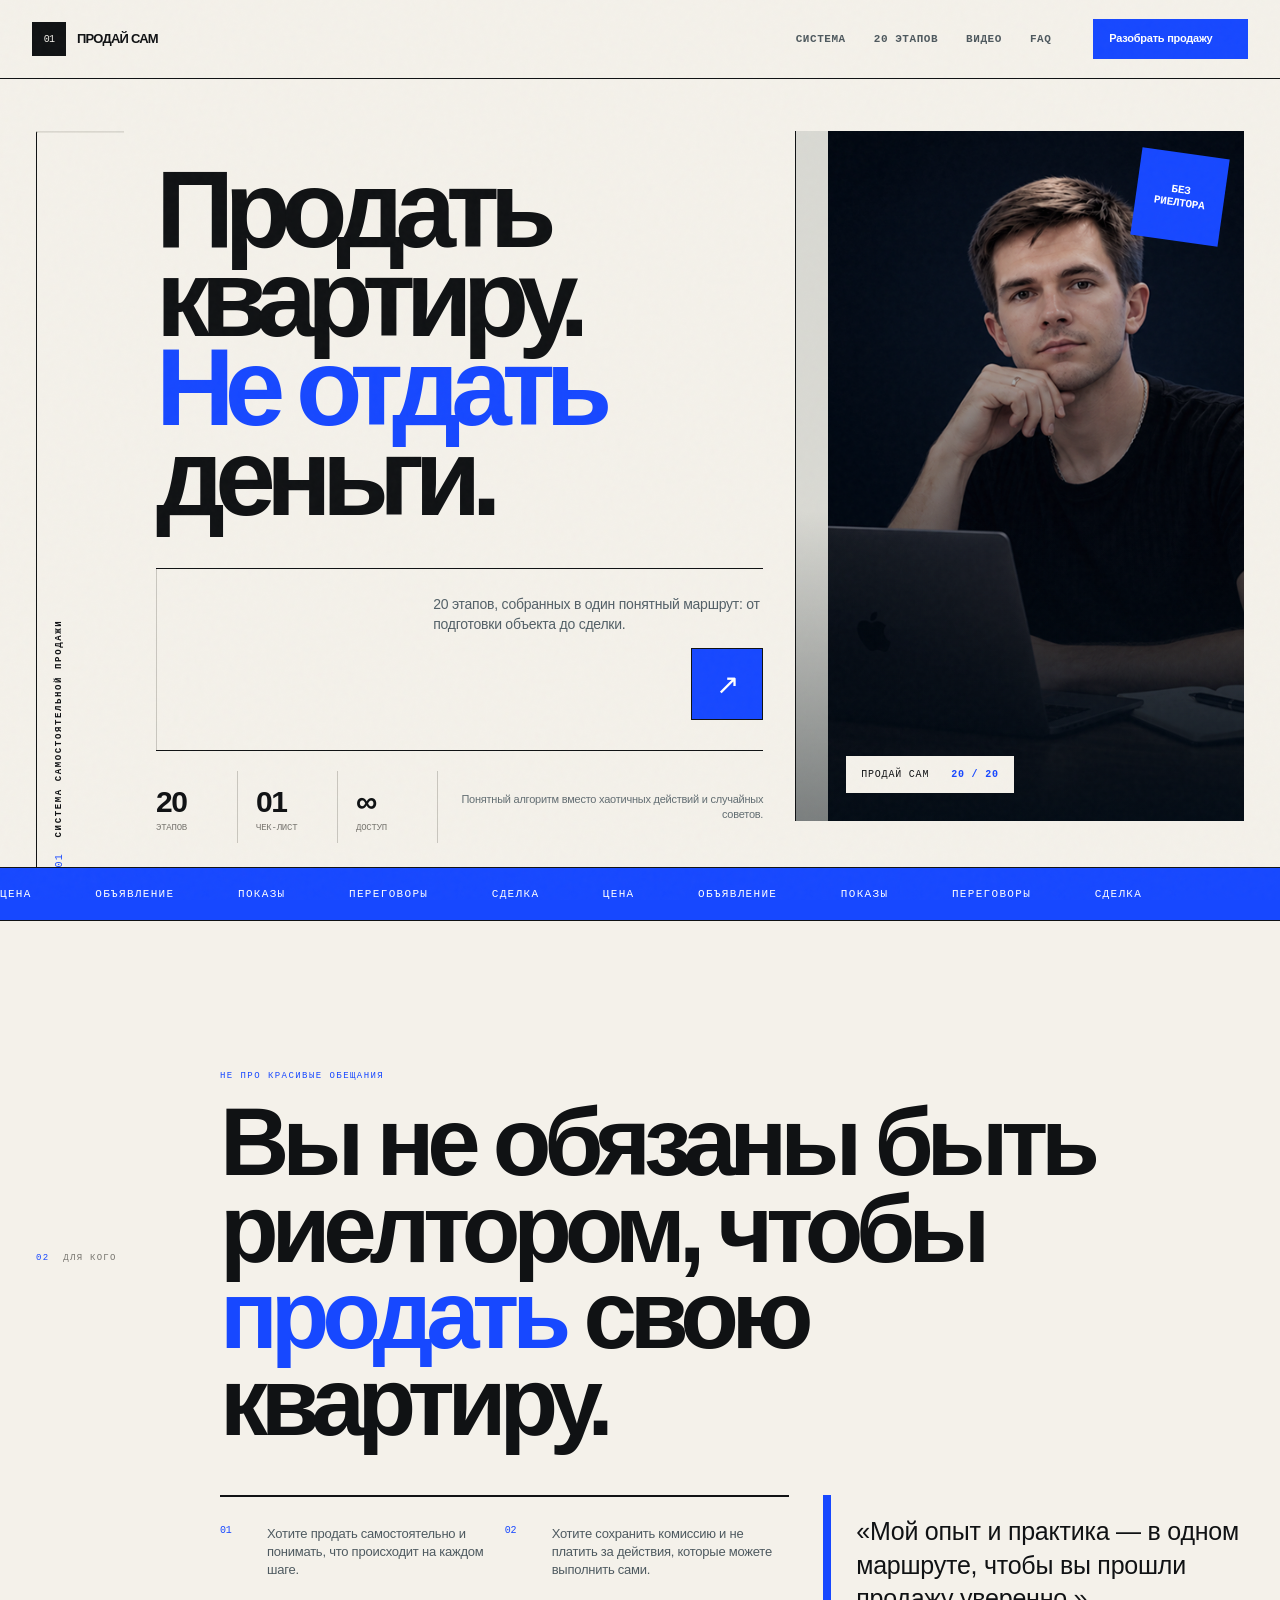
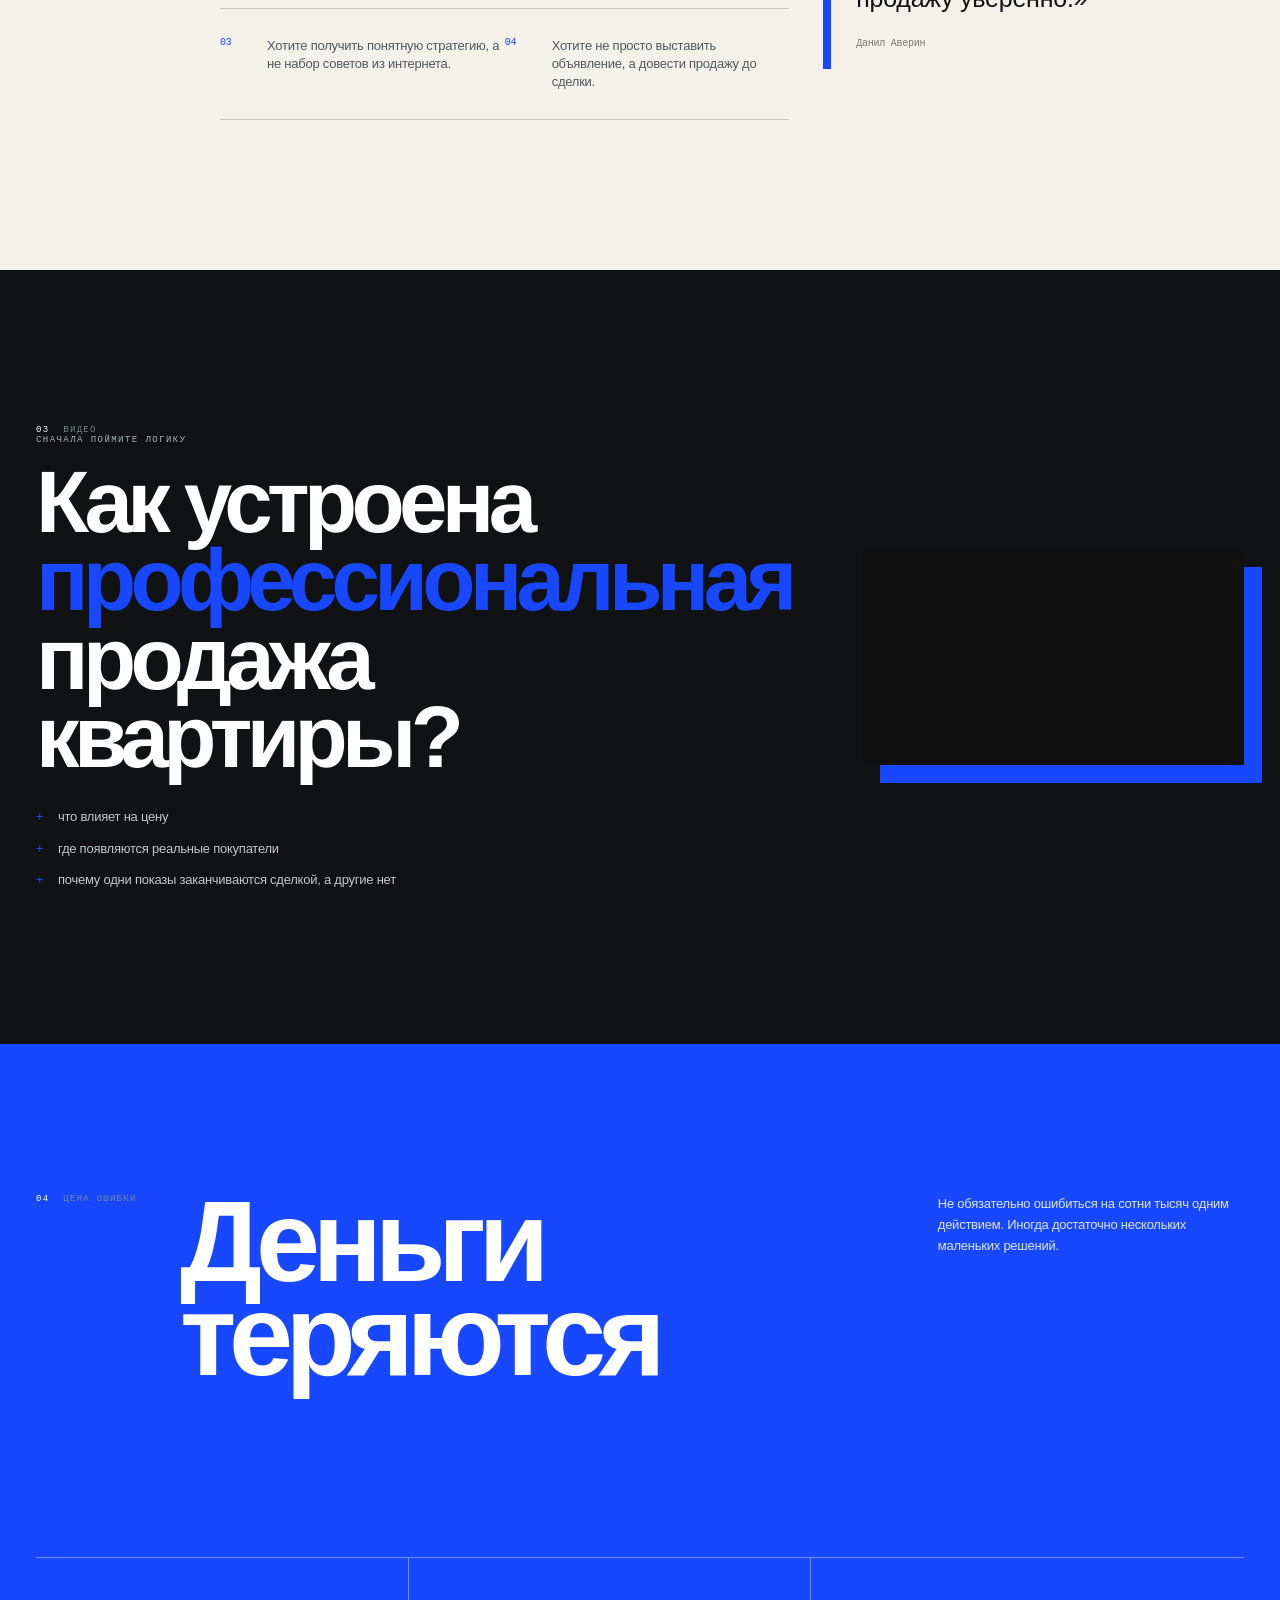
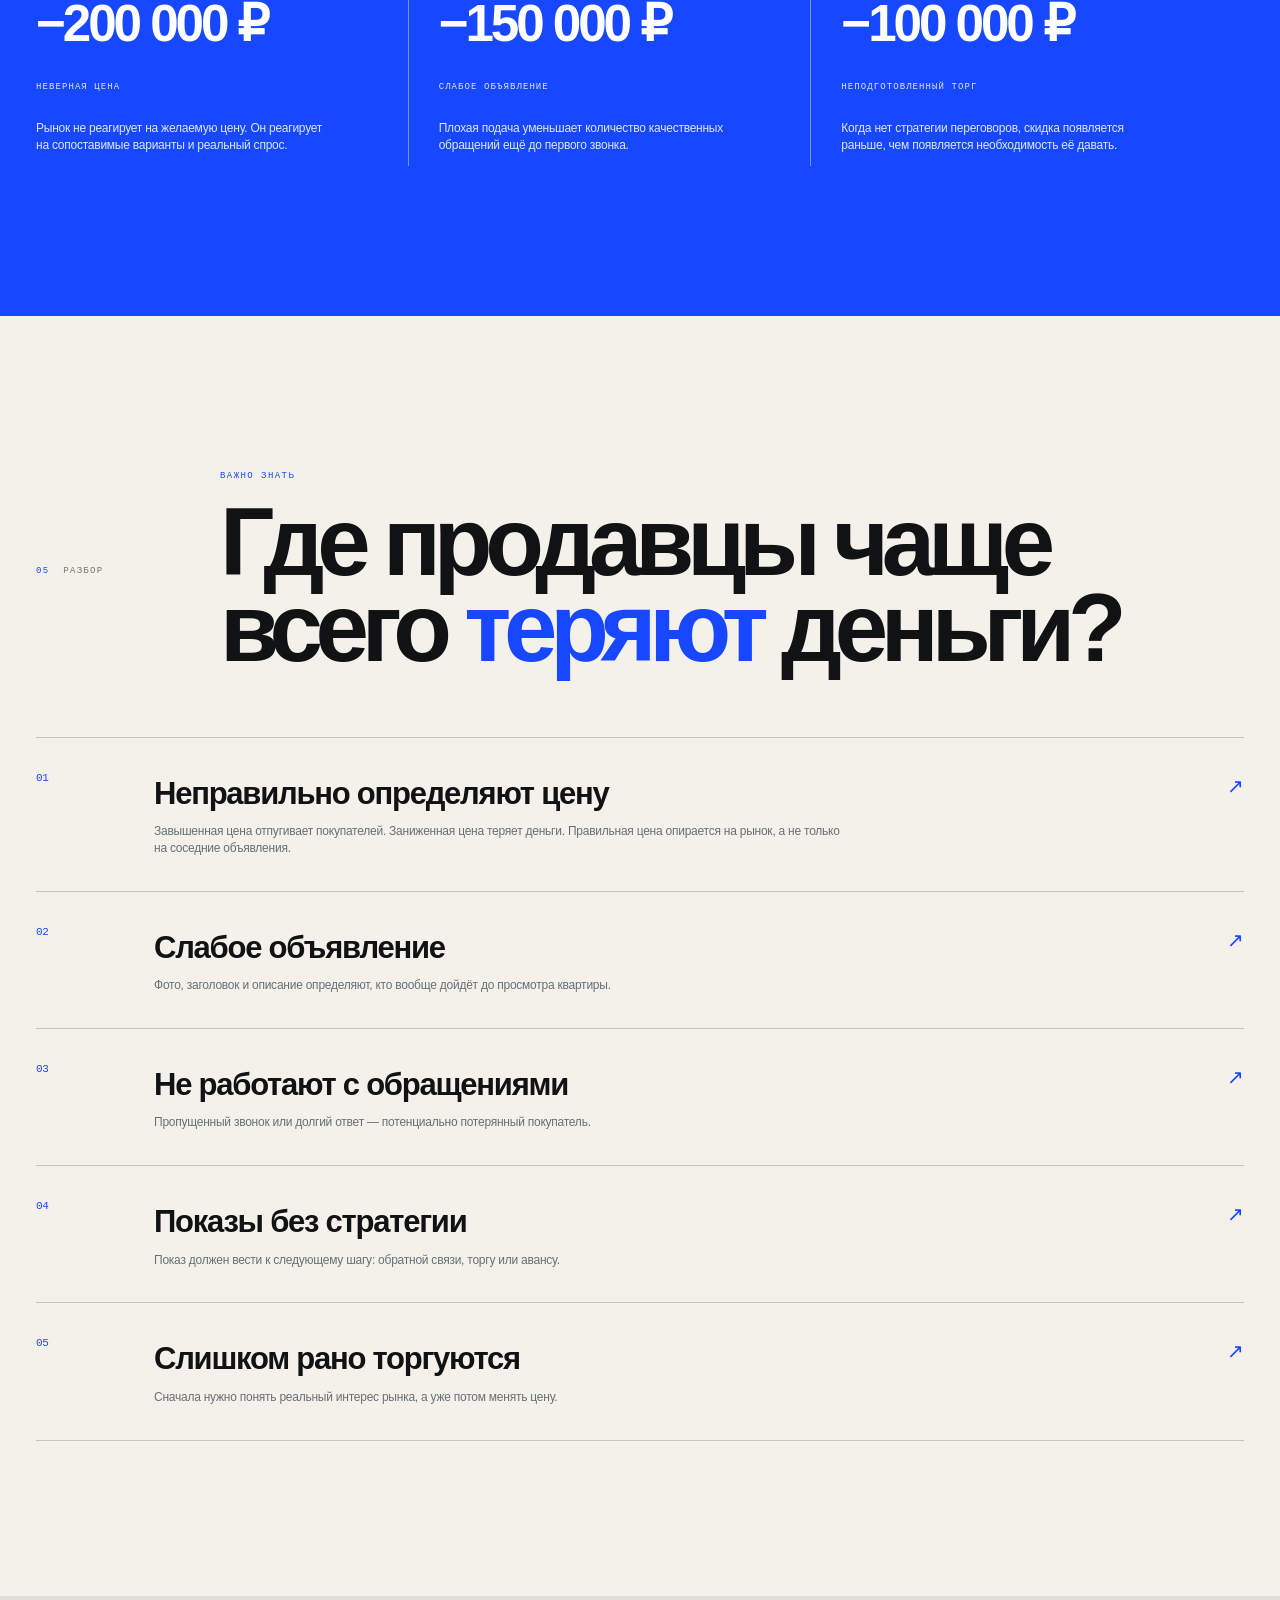
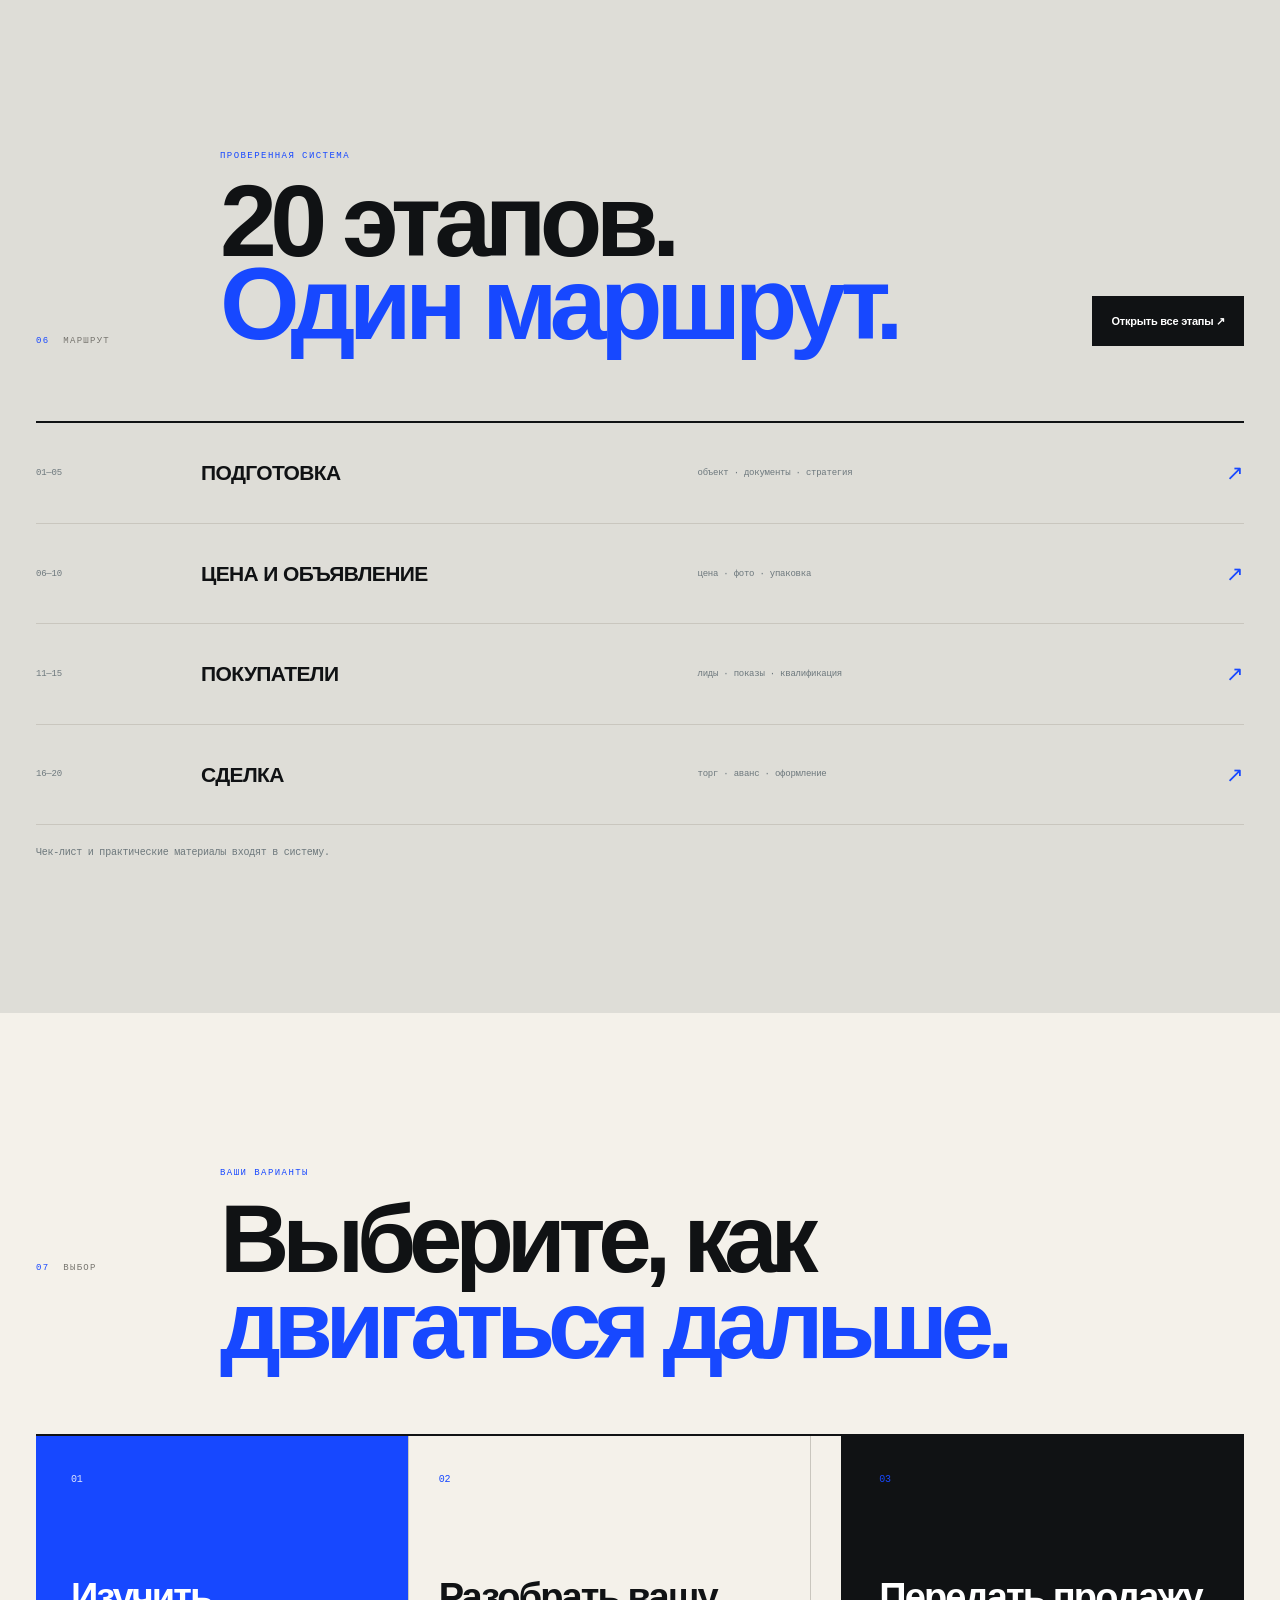
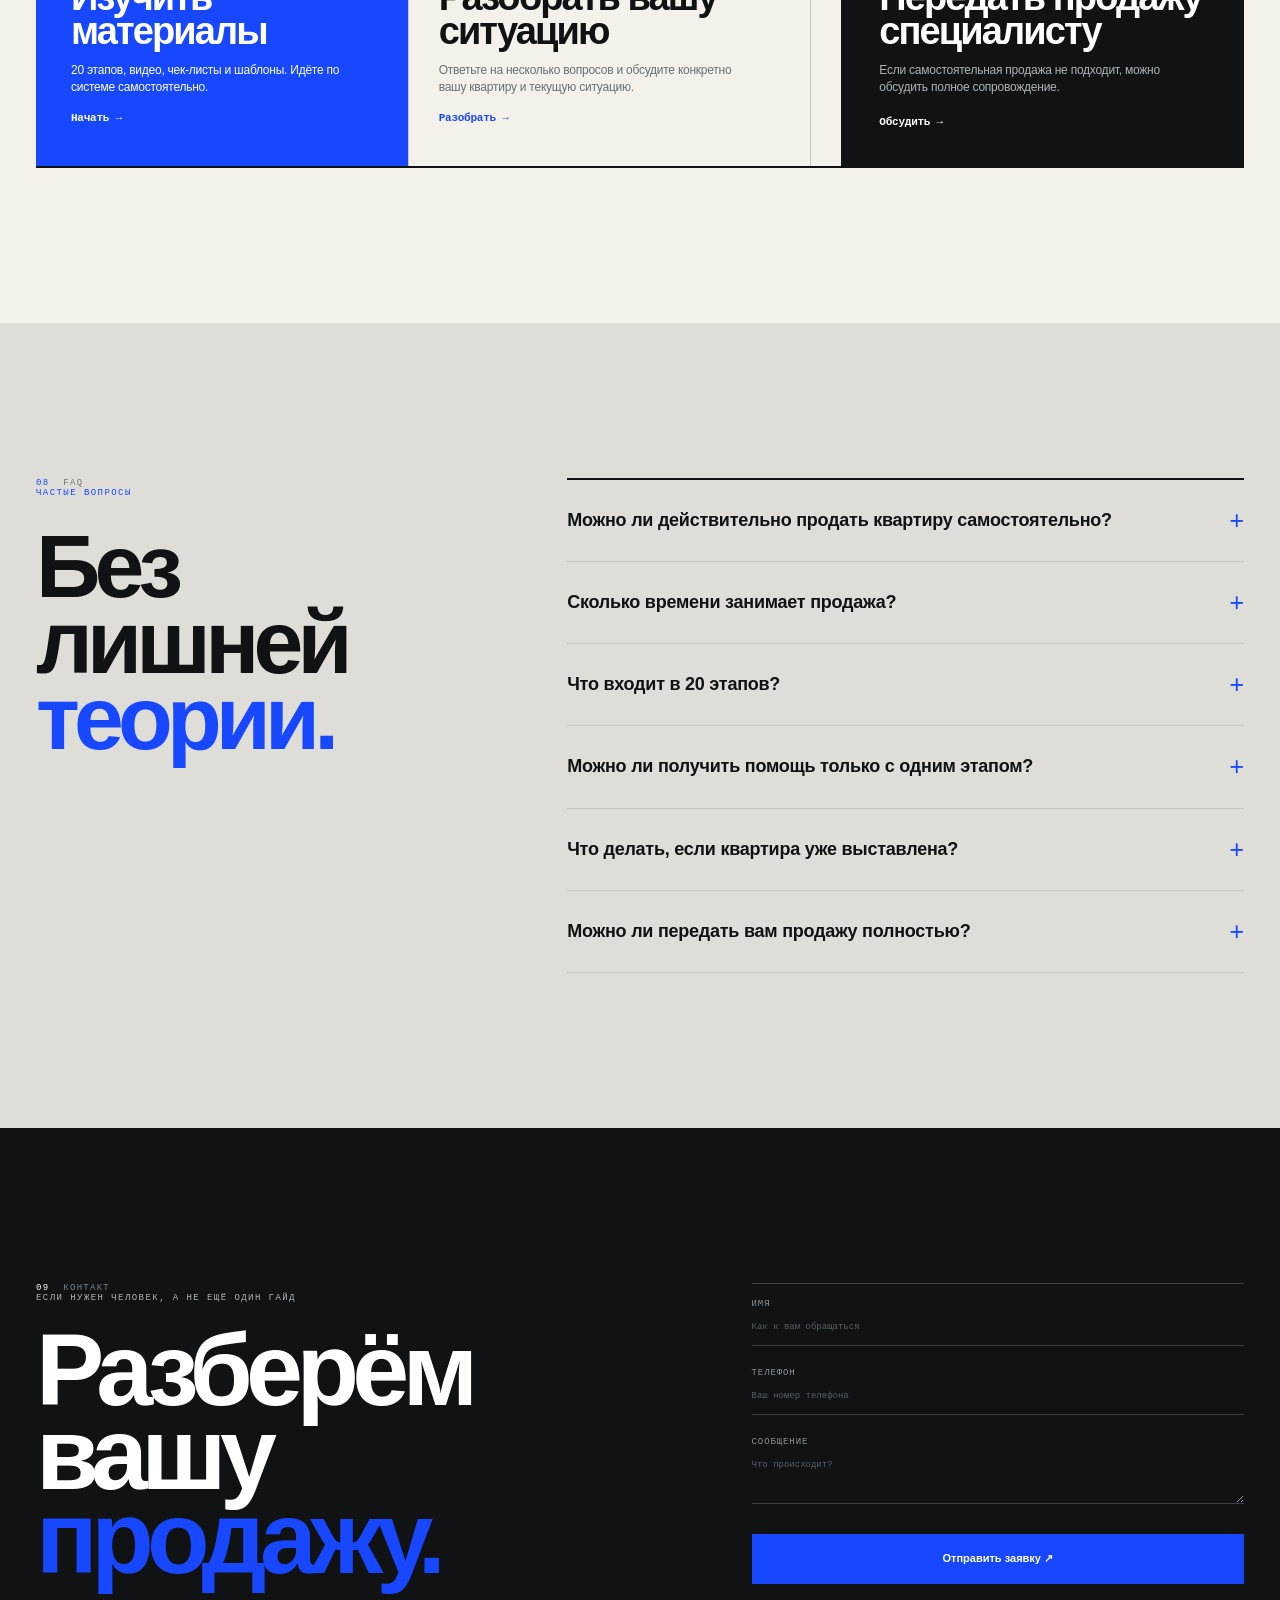
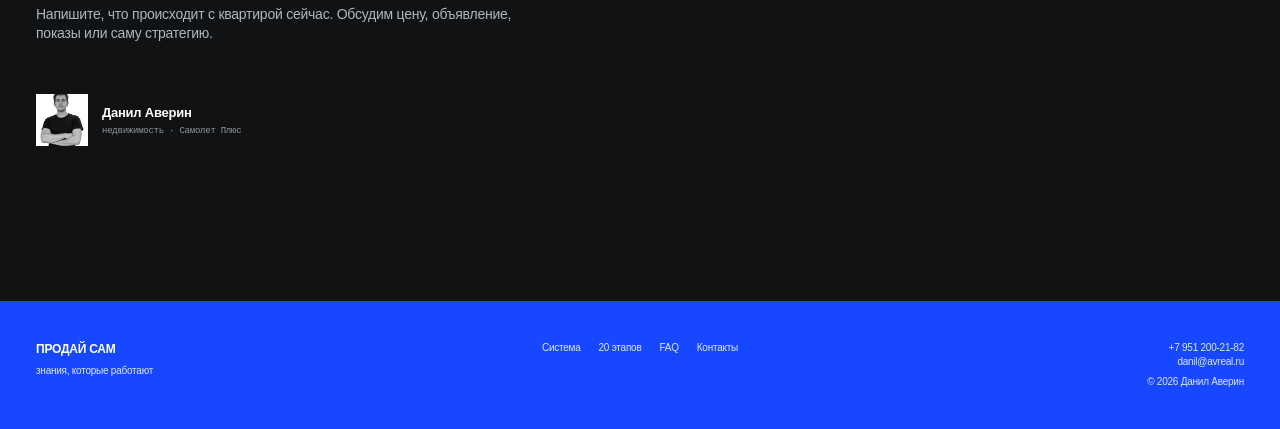
==== commit 696afa41: "Add files via upload" ====
--- a/index.html
+++ b/index.html
@@ -12,7 +12,7 @@
 <body>
 <header class="site-header" id="top">
   <div class="header-shell">
-    <a class="brand" href="#top"><span class="brand-index">PS</span><span>ПРОДАЙ САМ</span></a>
+    <a class="brand" href="#top"><span class="brand-index">01</span><span>ПРОДАЙ САМ</span></a>
     <nav class="desktop-nav"><a href="#system">Система</a><a href="stages.html">20 этапов</a><a href="#video">Видео</a><a href="#faq">FAQ</a></nav>
     <a class="header-cta" href="#contact">Разобрать продажу <span>↗</span></a>
     <button class="burger" id="burgerBtn" aria-label="Меню" aria-expanded="false"><i></i><i></i><i></i></button>
--- a/styles.css
+++ b/styles.css
@@ -18,3 +18,17 @@
 @media(prefers-reduced-motion:reduce){html{scroll-behavior:auto}.ticker-track{animation:none}.btn,.circle-link,.mistake-list article,.route-line a{transition:none}}
 .reveal{opacity:0;transform:translateY(24px);transition:opacity .7s ease,transform .7s ease}.reveal.in{opacity:1;transform:none}.btn.tap{transform:scale(.97)}
 @media(prefers-reduced-motion:reduce){.reveal{opacity:1;transform:none}}
+
+/* VARIANT 03 — editorial / swiss / art-directed */
+:root{--ink:#101214;--paper:#f4f1ea;--white:#fffdf8;--blue:#1748ff;--acid:#1748ff;--line:#c9c6be;--muted:#77756f;--mono:"IBM Plex Mono",ui-monospace,SFMono-Regular,Menlo,monospace}
+html{background:var(--paper)}body{background:var(--paper);color:var(--ink);font-family:Arial,Helvetica,sans-serif;letter-spacing:-.015em}.page-width{width:min(1380px,calc(100% - 72px))}.site-header{background:rgba(244,241,234,.9);border-bottom:1px solid var(--ink);backdrop-filter:blur(12px)}.header-shell{height:78px}.brand{font-weight:900;letter-spacing:-.06em}.brand-index{background:var(--ink);color:var(--paper);border-radius:0}.desktop-nav a{font-size:11px;text-transform:uppercase;font-weight:800}.header-cta{background:var(--blue);color:#fff;border-radius:0;font-weight:900}
+.hero{min-height:auto;padding:52px 0 0;background:var(--paper);overflow:hidden}.hero-grid{display:grid;grid-template-columns:88px 1.15fr .85fr;grid-template-rows:auto auto auto;gap:0 32px;position:relative}.hero-kicker{grid-column:1;grid-row:1/4;writing-mode:vertical-rl;transform:rotate(180deg);border-right:1px solid var(--ink);padding-right:17px;display:flex;align-items:flex-start;gap:16px}.hero-kicker b{font-size:9px;letter-spacing:.18em}.hero-kicker span{font:500 10px var(--mono)}.hero-title{grid-column:2;grid-row:1;padding:34px 0 46px;border-bottom:1px solid var(--ink);align-self:end}.hero-title h1{font-size:clamp(74px,8.5vw,150px);line-height:.82;letter-spacing:-.09em;max-width:950px}.hero-title em{color:var(--blue);font-style:normal}.hero-side{grid-column:2;grid-row:2;padding:25px 0 30px;display:flex;justify-content:space-between;align-items:flex-end}.hero-side p{font-size:14px;line-height:1.45;max-width:330px}.circle-link{border-radius:0;background:var(--blue);color:#fff;width:72px;height:72px;font-size:28px}.hero-media{grid-column:3;grid-row:1/4;height:690px;margin-top:0;position:relative;border-left:1px solid var(--ink);padding-left:32px}.hero-media img{width:100%;height:100%;object-fit:cover;filter:saturate(.72) contrast(1.05)}.media-label{left:50px;bottom:28px;background:var(--paper);color:var(--ink);border-radius:0}.media-label strong{color:var(--blue)}.media-stamp{right:20px;top:22px;border-radius:0;background:var(--blue);color:#fff;font-size:11px;width:88px;height:88px;transform:rotate(8deg)}.hero-bottom{grid-column:2;grid-row:3;border-top:1px solid var(--ink);padding:20px 0 24px;display:grid;grid-template-columns:100px 100px 100px 1fr}.hero-bottom div{border-right:1px solid var(--line);padding-right:18px;margin-right:18px}.hero-bottom b{font-size:30px}.hero-bottom span{font-size:9px}.hero-bottom p{font-size:11px;line-height:1.4;max-width:350px;margin:0}
+.ticker{background:var(--blue);height:54px;color:#fff;border-top:1px solid var(--ink);border-bottom:1px solid var(--ink)}.ticker-track{animation-duration:35s}.ticker-line{font-size:10px}
+.manifesto,.mistakes,.options{background:var(--paper)}.section-white{background:var(--paper)}.manifesto{padding:150px 0}.section-no{font-size:9px;color:var(--blue)}.section-no span{color:var(--muted)}.eyebrow{font-size:9px;letter-spacing:.16em}.manifesto-title h2,.split-head h2{font-size:clamp(58px,7.5vw,112px);line-height:.9;letter-spacing:-.075em}.manifesto-title em,.split-head em,.route-top em,.loss-head em,.contact-copy em{color:var(--blue);font-style:normal}.audience-list{border-top:2px solid var(--ink)}.audience-list div{border-bottom:1px solid var(--line);padding:28px 0}.audience-list span{color:var(--blue)}.manifesto blockquote{background:transparent;border-left:8px solid var(--blue);font-size:25px;padding:20px 0 20px 25px}
+.video-section{background:var(--ink);padding:155px 0}.video-grid{grid-template-columns:.8fr 1.2fr}.video-intro h2{font-size:clamp(56px,6.8vw,108px);line-height:.9}.video-card{border:0;box-shadow:18px 18px 0 var(--blue)}.video-ended{background:var(--blue)}
+.losses{background:var(--blue);padding:150px 0}.loss-head{grid-template-columns:110px 1.3fr .55fr}.loss-head h2{font-size:clamp(70px,9vw,145px);line-height:.82}.loss-head p{color:#dce4ff}.loss-grid{border-top:1px solid rgba(255,255,255,.4)}.loss-grid article{border-right:1px solid rgba(255,255,255,.4)}.loss-grid b{color:#fff}.loss-grid span,.loss-grid p{color:#dce4ff}
+.mistakes{padding:155px 0}.mistake-list article{grid-template-columns:90px 1fr 50px;padding:34px 0}.mistake-list article:hover{background:transparent;padding-left:28px}.mistake-list article>b{font-size:11px}.mistake-list h3{font-size:31px}.mistake-list article>strong{color:var(--blue)}
+.route{background:#deddd7;padding:155px 0}.route-top h2{font-size:clamp(70px,8vw,130px);line-height:.82}.route-line{border-top:2px solid var(--ink)}.route-line a{grid-template-columns:140px 1fr 1fr 50px;padding:35px 0}.route-line a:hover{background:transparent;padding-left:28px}.route-line b{font-size:21px}.route-line i{color:var(--blue)}
+.options{padding:155px 0}.choice-grid{border-top:2px solid var(--ink);border-bottom:2px solid var(--ink)}.choice{padding:38px 35px 42px 0;min-height:330px}.choice h3{font-size:38px;line-height:.9;margin-top:95px}.choice-dark{background:var(--ink);border:0;color:#fff;padding:38px}.choice-dark a{color:#fff}.choice-main{background:var(--blue);color:#fff;padding-left:35px}.choice-main p,.choice-main a{color:#fff}.choice-main span{color:#dce4ff}
+.faq{background:#deddd7;padding:155px 0}.faq-grid h2{font-size:clamp(65px,7vw,110px);line-height:.85}.faq-list{border-top:2px solid var(--ink)}summary{font-size:18px;padding:28px 50px 28px 0}.contact{background:var(--ink);padding:155px 0}.contact-copy h2{font-size:clamp(70px,8vw,135px);line-height:.82}.contact-form{border-top:1px solid #394047}.contact-form .submit{background:var(--blue)}.site-footer{background:var(--blue);color:#dce4ff}.site-footer .footer-inner strong{color:#fff}.site-footer a:hover{color:#fff}
+@media(max-width:900px){.page-width{width:min(100% - 30px,1380px)}.hero{padding-top:25px}.hero-grid{display:grid;grid-template-columns:1fr;gap:0}.hero-kicker{grid-column:1;grid-row:auto;writing-mode:horizontal-tb;transform:none;border-right:0;border-bottom:1px solid var(--ink);padding:0 0 15px;display:flex;justify-content:space-between}.hero-title{grid-column:1;grid-row:auto;padding:45px 0 30px}.hero-title h1{font-size:clamp(62px,17vw,105px)}.hero-side{grid-column:1;grid-row:auto;padding:22px 0}.hero-media{grid-column:1;grid-row:auto;height:105vw;min-height:390px;border-left:0;padding-left:0;border-top:1px solid var(--ink);padding-top:16px}.media-label{left:18px;bottom:18px}.hero-bottom{grid-column:1;grid-row:auto;padding-top:18px;grid-template-columns:repeat(3,1fr)}.hero-bottom p{display:none}.hero-bottom div{margin-right:10px;padding-right:10px}.manifesto,.video-section,.losses,.mistakes,.route,.options,.faq,.contact{padding:100px 0}.manifesto-title h2,.split-head h2,.route-top h2,.faq-grid h2,.contact-copy h2{font-size:clamp(54px,15vw,90px)}.loss-head{grid-template-columns:1fr}.loss-grid article{border-right:0;border-bottom:1px solid rgba(255,255,255,.4)}.video-card{box-shadow:10px 10px 0 var(--blue)}.choice-main{padding-left:25px}.choice-dark{padding:28px}.route-line a{grid-template-columns:70px 1fr 35px}.route-line small{display:none}}
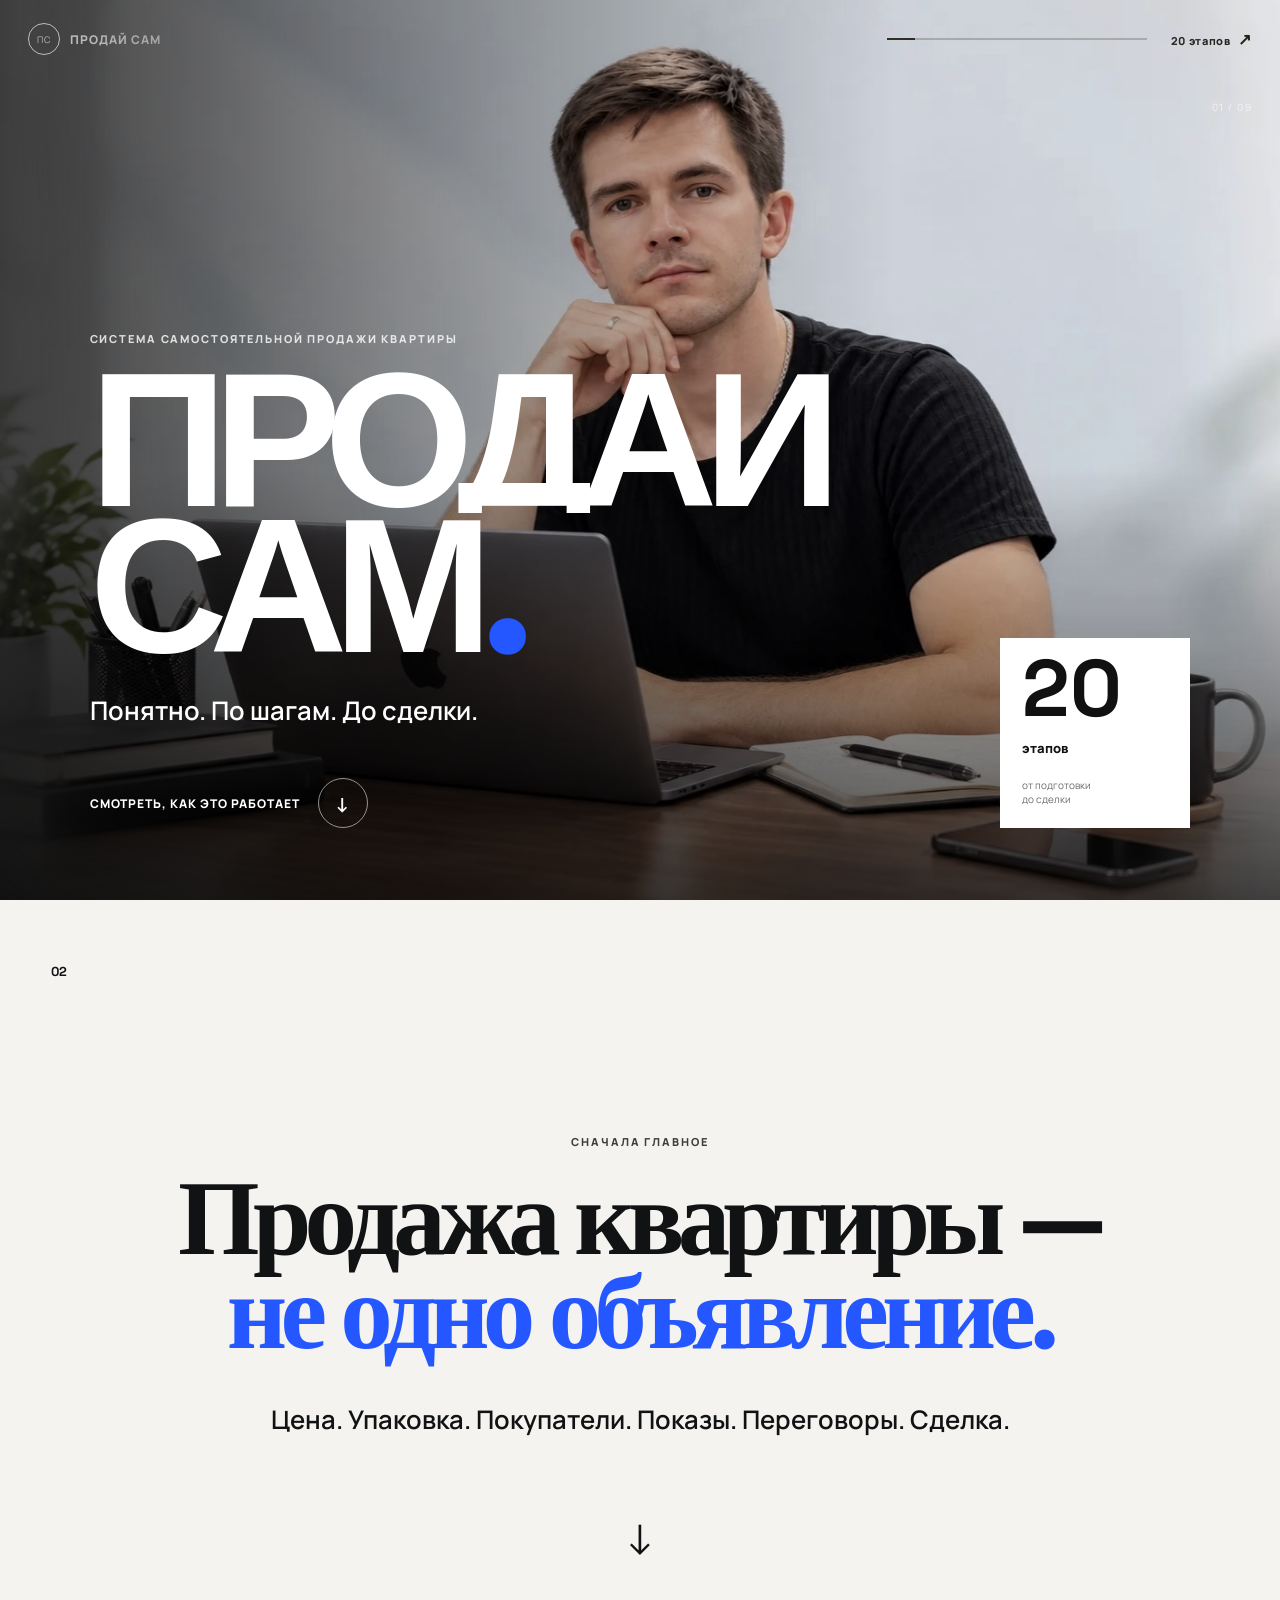
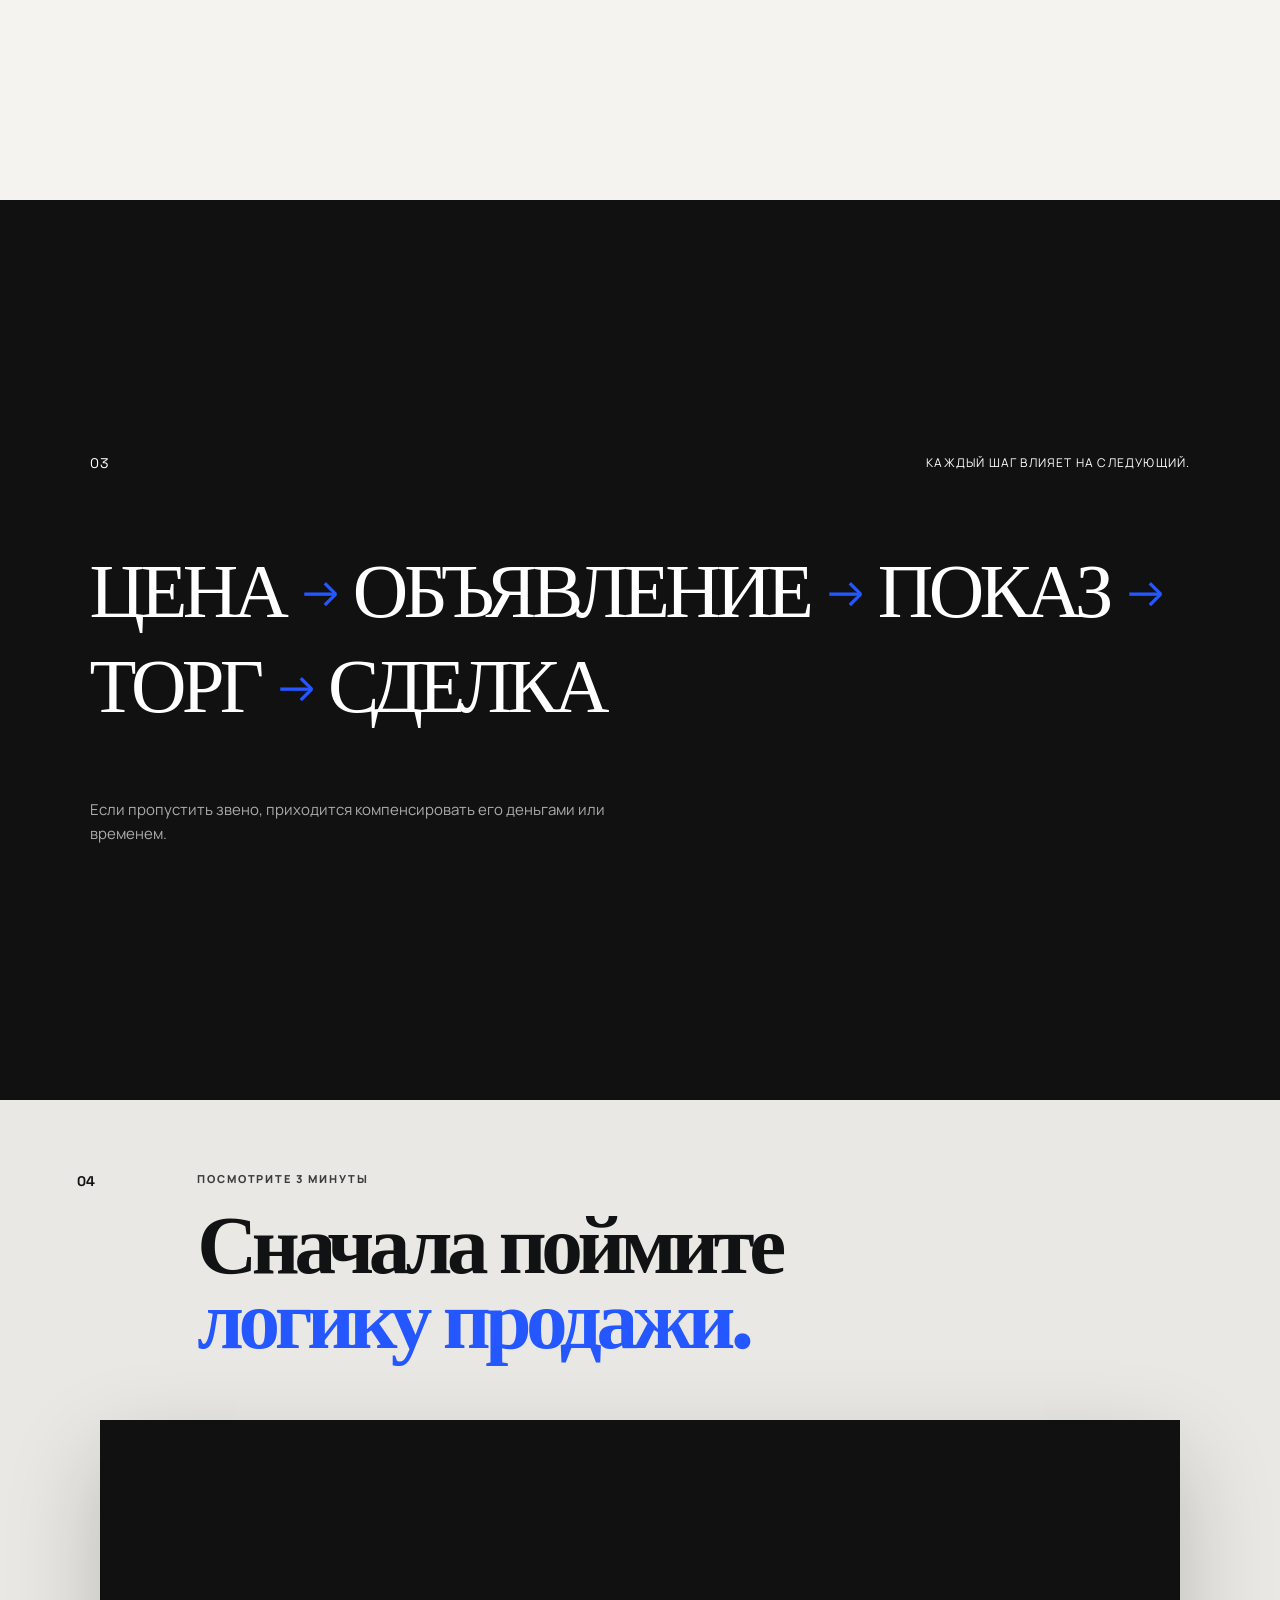
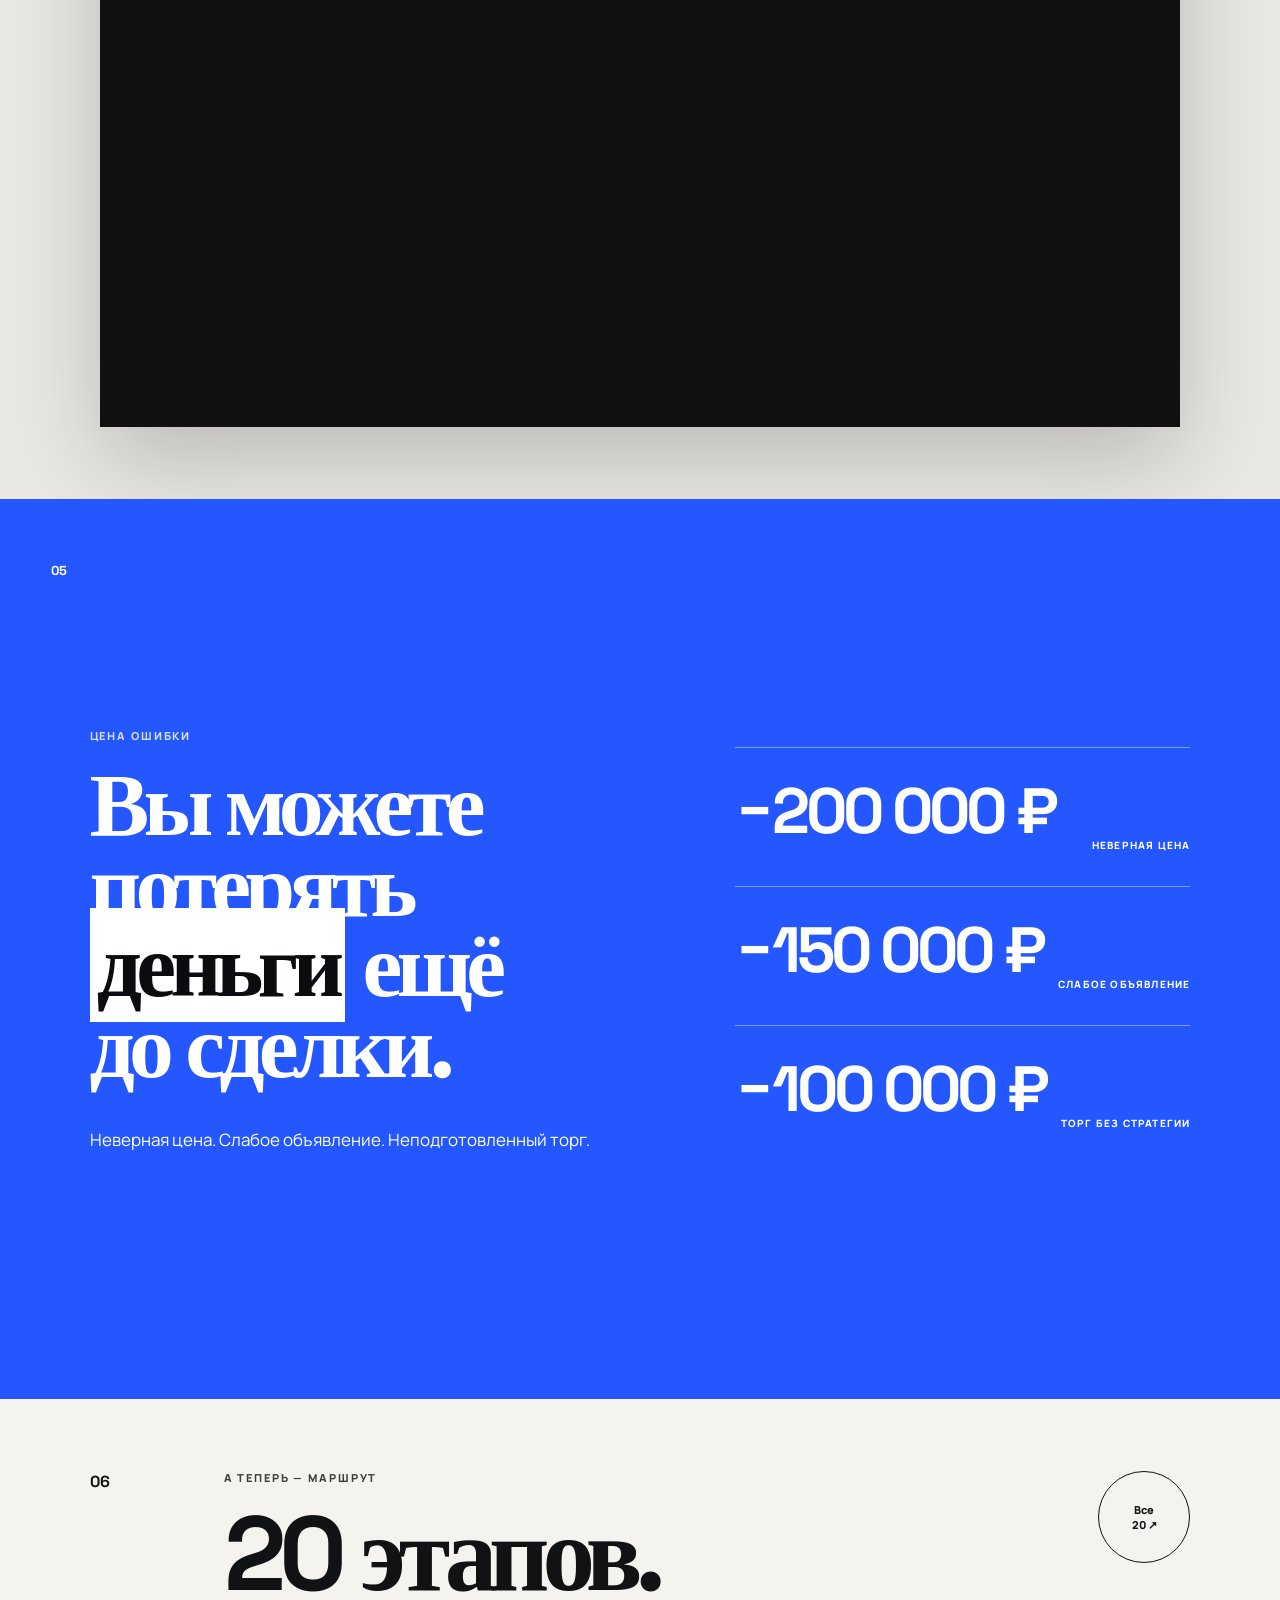
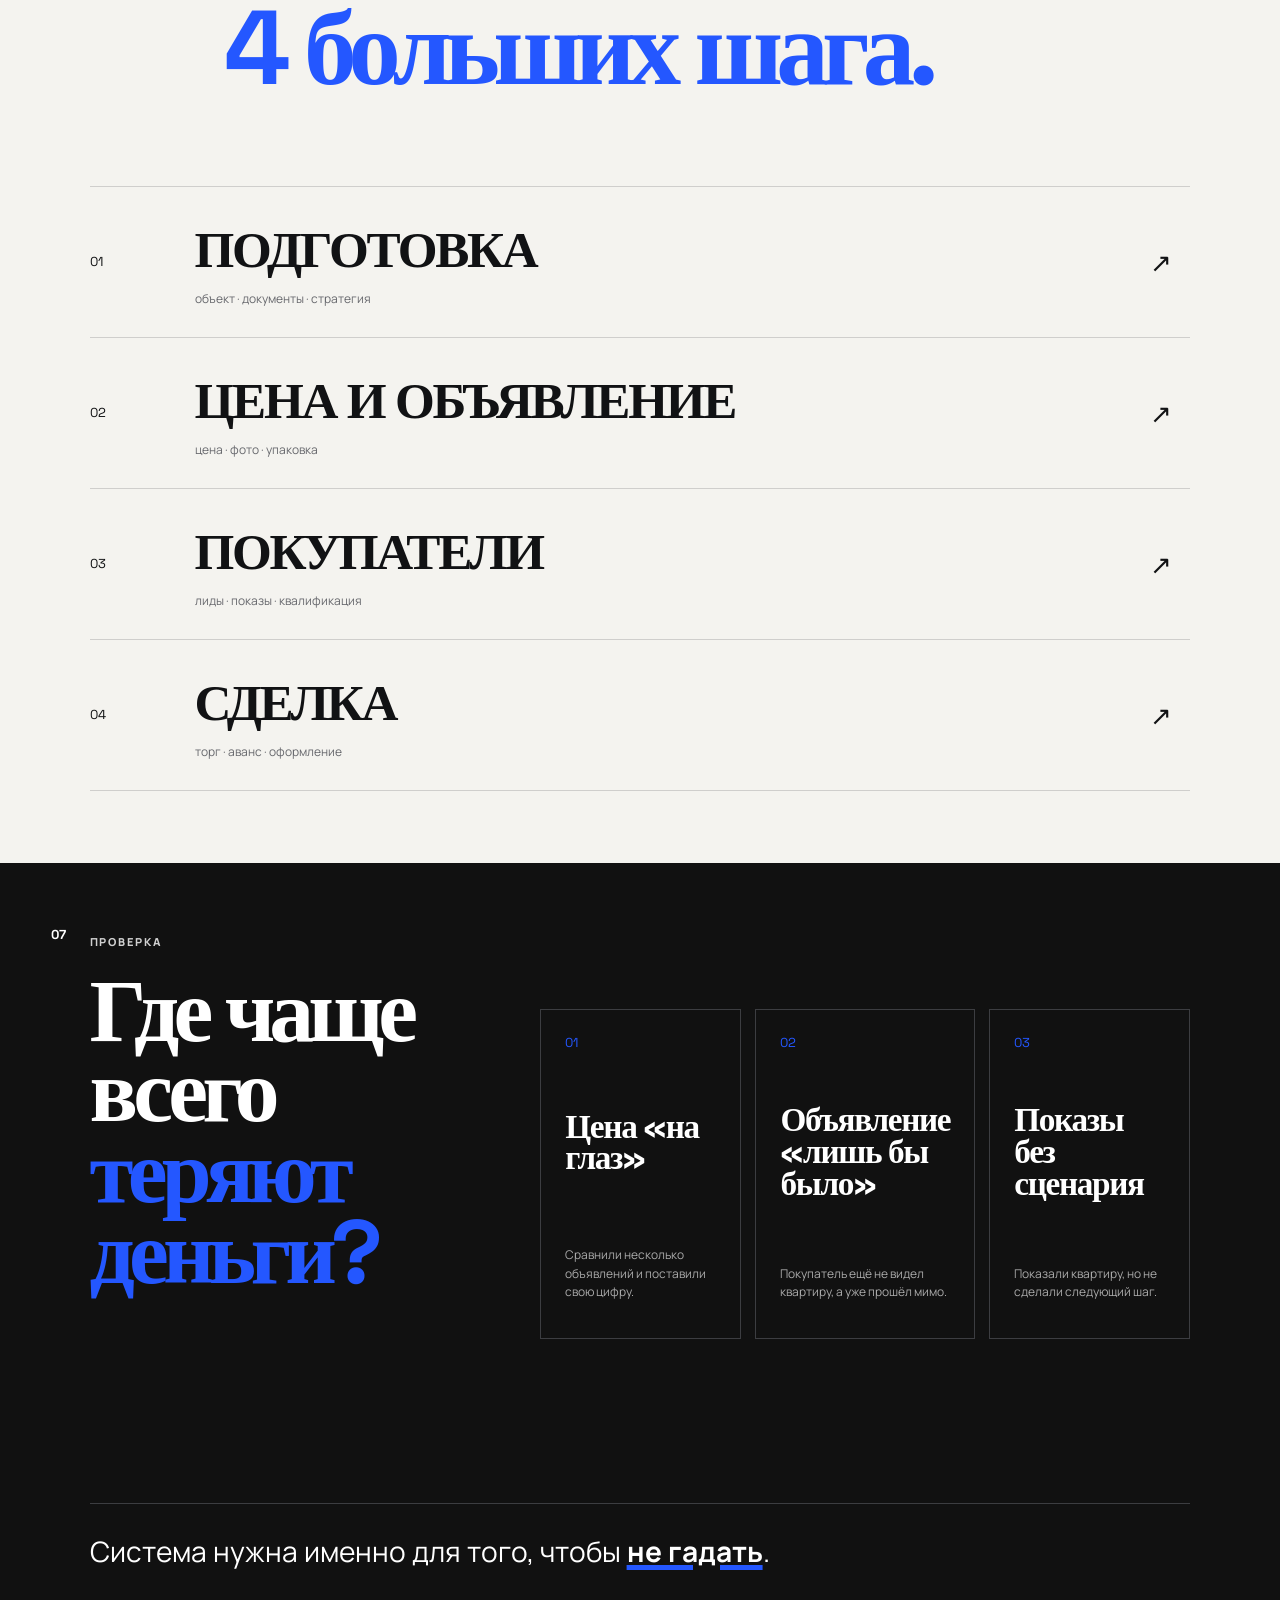
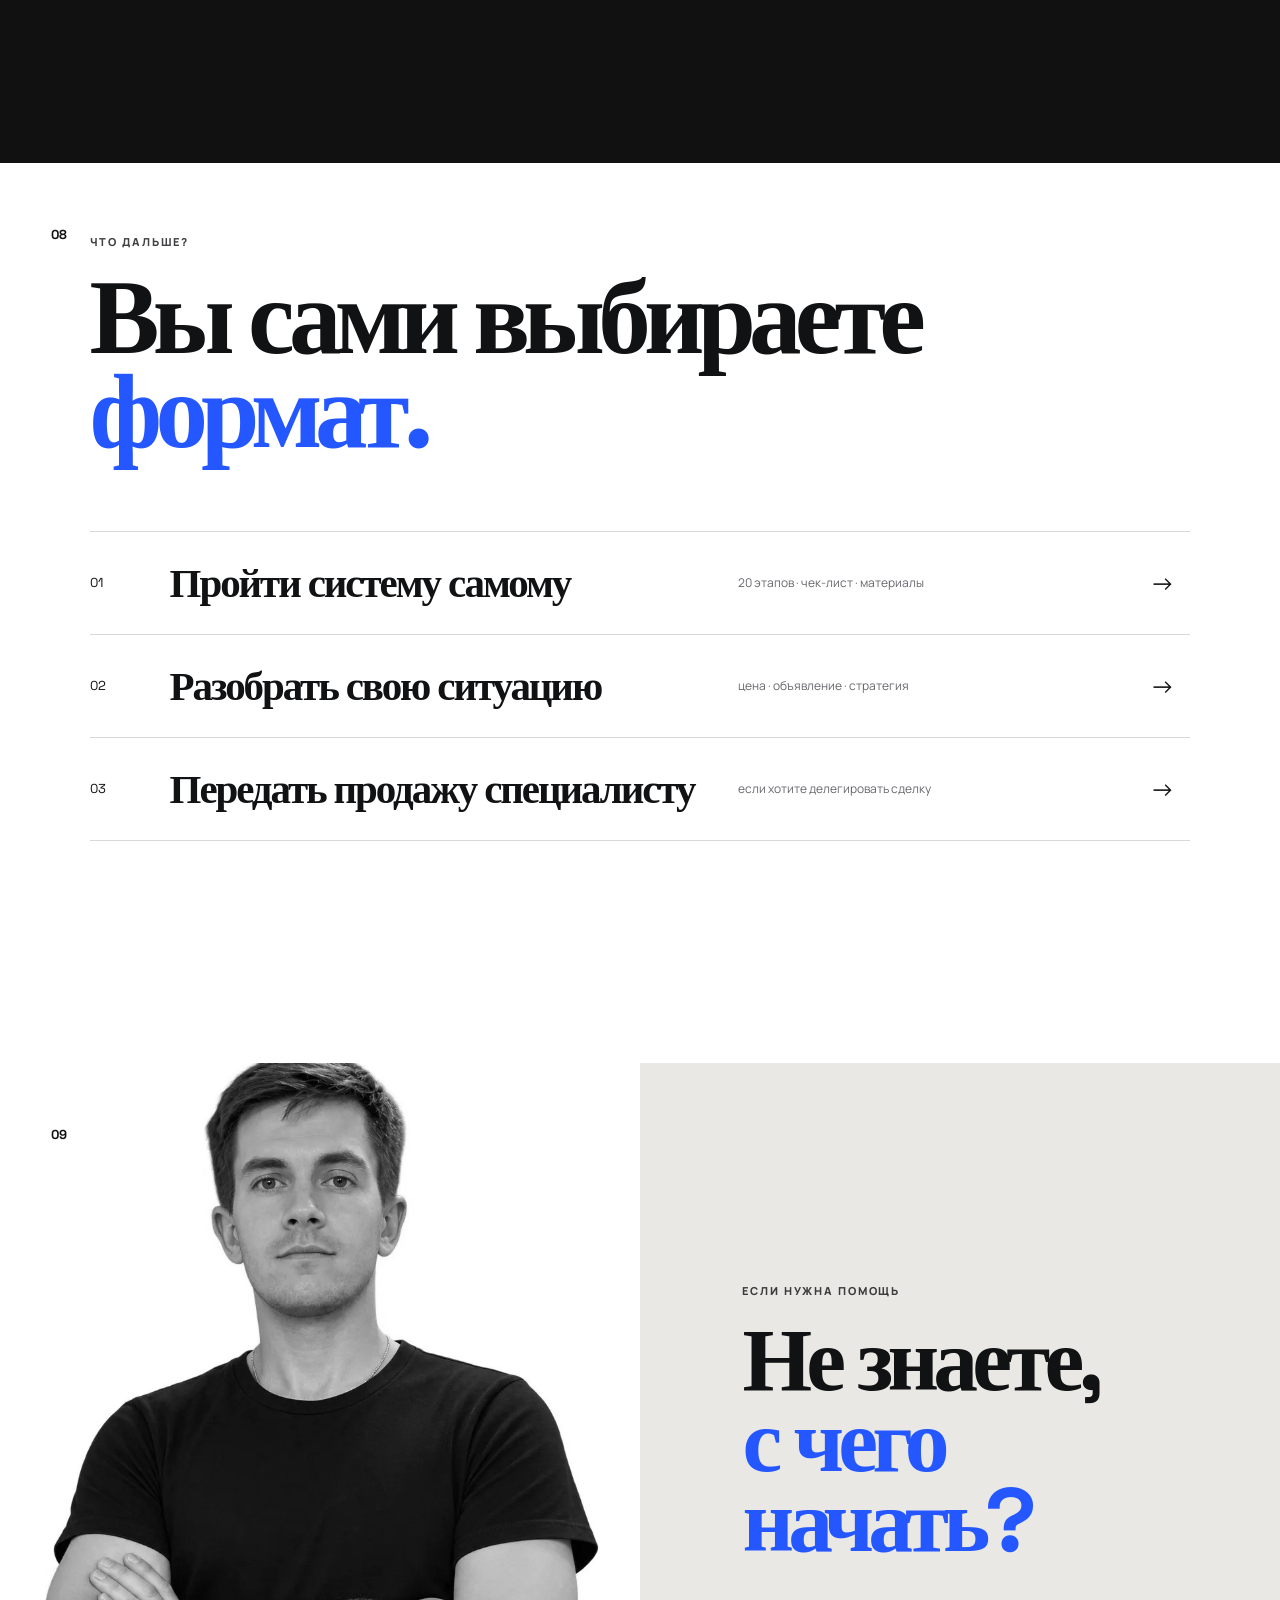
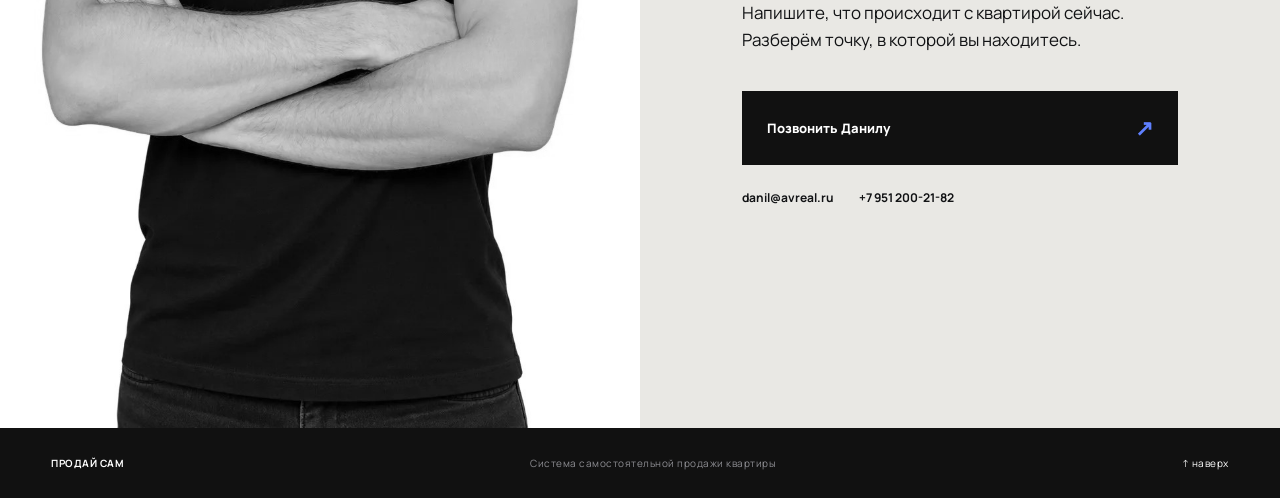
==== commit b8d04308: "Add files via upload" ====
--- a/index.html
+++ b/index.html
@@ -1,10 +1,9 @@
 <!doctype html>
 <html lang="ru">
 <head>
-<meta charset="utf-8">
-<meta name="viewport" content="width=device-width, initial-scale=1">
+<meta charset="utf-8"><meta name="viewport" content="width=device-width, initial-scale=1">
 <title>ПРОДАЙ САМ — система самостоятельной продажи квартиры</title>
-<meta name="description" content="Пошаговый алгоритм самостоятельной продажи квартиры: 20 этапов, видео, чек-листы и практические инструменты.">
+<meta name="description" content="20 понятных этапов самостоятельной продажи квартиры: от цены и объявления до переговоров и сделки.">
 <link rel="icon" href="data:,">
 <link rel="preconnect" href="https://player.vimeo.com">
 <link rel="stylesheet" href="styles.css">
@@ -12,55 +11,86 @@
 <body>
 <header class="site-header" id="top">
   <div class="header-shell">
-    <a class="brand" href="#top"><span class="brand-index">01</span><span>ПРОДАЙ САМ</span></a>
-    <nav class="desktop-nav"><a href="#system">Система</a><a href="stages.html">20 этапов</a><a href="#video">Видео</a><a href="#faq">FAQ</a></nav>
-    <a class="header-cta" href="#contact">Разобрать продажу <span>↗</span></a>
+    <a class="brand" href="#top"><span>ПС</span><b>ПРОДАЙ САМ</b></a>
+    <div class="progress"><i id="progressBar"></i></div>
+    <a class="header-cta" href="stages.html">20 этапов <span>↗</span></a>
     <button class="burger" id="burgerBtn" aria-label="Меню" aria-expanded="false"><i></i><i></i><i></i></button>
   </div>
-  <div class="mobile-menu" id="mobileMenu"><a href="#system">Система</a><a href="stages.html">20 этапов</a><a href="#video">Видео</a><a href="#faq">FAQ</a><a href="#contact">Разобрать продажу ↗</a></div>
+  <div class="mobile-menu" id="mobileMenu"><a href="#why">Зачем система</a><a href="#video">Посмотреть</a><a href="#route">20 этапов</a><a href="#contact">Разобрать продажу ↗</a></div>
 </header>
 
 <main>
-<section class="hero" id="system">
-  <div class="hero-grid page-width">
-    <div class="hero-kicker"><span>01</span><b>СИСТЕМА САМОСТОЯТЕЛЬНОЙ ПРОДАЖИ</b></div>
-    <div class="hero-title"><h1>Продать квартиру.<br><em>Не отдать</em> деньги.</h1></div>
-    <div class="hero-side"><p>20 этапов, собранных в один понятный маршрут: от подготовки объекта до сделки.</p><a class="circle-link" href="stages.html" aria-label="Открыть 20 этапов">↗</a></div>
-    <div class="hero-media"><img src="desk.png" alt="Интерьер квартиры"><div class="media-label"><span>ПРОДАЙ САМ</span><strong>20 / 20</strong></div><div class="media-stamp">БЕЗ<br>РИЕЛТОРА</div></div>
-    <div class="hero-bottom"><div><b>20</b><span>этапов</span></div><div><b>01</b><span>чек-лист</span></div><div><b>∞</b><span>доступ</span></div><p>Понятный алгоритм вместо хаотичных действий и случайных советов.</p></div>
+<section class="scene hero" id="hero">
+  <div class="hero-bg"><img src="desk.jpg" alt="Светлая современная квартира"></div>
+  <div class="hero-shade"></div>
+  <div class="hero-copy">
+    <div class="eyebrow">СИСТЕМА САМОСТОЯТЕЛЬНОЙ ПРОДАЖИ КВАРТИРЫ</div>
+    <h1><span>ПРОДАЙ</span><span>САМ<span class="blue-dot">.</span></span></h1>
+    <p>Понятно. По шагам. До сделки.</p>
+    <a class="hero-next" href="#why"><span>Смотреть, как это работает</span><b>↓</b></a>
+  </div>
+  <div class="hero-card"><strong>20</strong><span>этапов</span><small>от подготовки<br>до сделки</small></div>
+  <div class="hero-mark">01 / 09</div>
+</section>
+
+<section class="scene statement" id="why">
+  <div class="scene-index">02</div>
+  <div class="statement-inner">
+    <p class="eyebrow">СНАЧАЛА ГЛАВНОЕ</p>
+    <h2>Продажа квартиры —<br><em>не одно объявление.</em></h2>
+    <p class="lead">Цена. Упаковка. Покупатели. Показы. Переговоры. Сделка.</p>
+    <div class="big-arrow">↓</div>
   </div>
 </section>
 
-<div class="ticker" aria-hidden="true"><div class="ticker-track"><span>ЦЕНА</span><i>×</i><span>ОБЪЯВЛЕНИЕ</span><i>×</i><span>ПОКАЗЫ</span><i>×</i><span>ПЕРЕГОВОРЫ</span><i>×</i><span>СДЕЛКА</span><i>×</i><span>ЦЕНА</span><i>×</i><span>ОБЪЯВЛЕНИЕ</span><i>×</i><span>ПОКАЗЫ</span><i>×</i><span>ПЕРЕГОВОРЫ</span><i>×</i><span>СДЕЛКА</span><i>×</i></div></div>
-
-<section class="manifesto section-white">
- <div class="page-width manifesto-grid">
-  <div class="section-no">02 <span>ДЛЯ КОГО</span></div>
-  <div class="manifesto-title"><p class="eyebrow">НЕ ПРО КРАСИВЫЕ ОБЕЩАНИЯ</p><h2>Вы не обязаны быть риелтором, чтобы <em>продать</em> свою квартиру.</h2></div>
-  <div class="audience-list"><div><span>01</span><p>Хотите продать самостоятельно и понимать, что происходит на каждом шаге.</p></div><div><span>02</span><p>Хотите сохранить комиссию и не платить за действия, которые можете выполнить сами.</p></div><div><span>03</span><p>Хотите получить понятную стратегию, а не набор советов из интернета.</p></div><div><span>04</span><p>Хотите не просто выставить объявление, а довести продажу до сделки.</p></div></div>
-  <blockquote>«Мой опыт и практика — в одном маршруте, чтобы вы прошли продажу уверенно.»<cite>Данил Аверин</cite></blockquote>
- </div>
+<section class="scene sequence">
+  <div class="sequence-top"><span>03</span><p>Каждый шаг влияет на следующий.</p></div>
+  <div class="sequence-word"><span>ЦЕНА</span><i>→</i><span>ОБЪЯВЛЕНИЕ</span><i>→</i><span>ПОКАЗ</span><i>→</i><span>ТОРГ</span><i>→</i><span>СДЕЛКА</span></div>
+  <div class="sequence-bottom">Если пропустить звено, приходится компенсировать его деньгами или временем.</div>
 </section>
 
-<section class="video-section section-dark" id="video">
- <div class="page-width video-grid"><div class="video-intro"><span class="section-no light">03 <span>ВИДЕО</span></span><p class="eyebrow light">СНАЧАЛА ПОЙМИТЕ ЛОГИКУ</p><h2>Как устроена <em>профессиональная</em> продажа квартиры?</h2><ul><li>что влияет на цену</li><li>где появляются реальные покупатели</li><li>почему одни показы заканчиваются сделкой, а другие нет</li></ul></div><div class="video-card"><iframe id="vimeoPlayer" src="https://player.vimeo.com/video/1228004323?badge=0&amp;autopause=0&amp;player_id=0&amp;app_id=58479" title="Как устроена профессиональная продажа квартиры?" allow="autoplay; fullscreen; picture-in-picture; clipboard-write; encrypted-media; web-share" allowfullscreen></iframe><div class="video-ended" id="videoEnded"><p class="eyebrow light">ВЫ ПОСМОТРЕЛИ ВИДЕО</p><h3>Теперь — по системе.</h3><p>20 этапов, которые проведут от подготовки до сделки.</p><a class="btn btn-blue" href="stages.html">Открыть 20 этапов ↗</a></div></div></div>
+<section class="scene video-scene" id="video">
+  <div class="video-heading"><span>04</span><div><p class="eyebrow">ПОСМОТРИТЕ 3 МИНУТЫ</p><h2>Сначала поймите<br><em>логику продажи.</em></h2></div></div>
+  <div class="video-wrap"><iframe id="vimeoPlayer" src="https://player.vimeo.com/video/1228004323?badge=0&amp;autopause=0&amp;player_id=0&amp;app_id=58479" title="Как устроена профессиональная продажа квартиры?" allow="autoplay; fullscreen; picture-in-picture; clipboard-write; encrypted-media; web-share" allowfullscreen></iframe><div class="video-ended" id="videoEnded"><span>ГОТОВО</span><strong>Теперь — по шагам.</strong><a href="#route">Перейти к 20 этапам ↓</a></div></div>
 </section>
 
-<section class="losses section-ink">
- <div class="page-width"><div class="loss-head"><span class="section-no light">04 <span>ЦЕНА ОШИБКИ</span></span><h2>Деньги теряются<br><em>до сделки.</em></h2><p>Не обязательно ошибиться на сотни тысяч одним действием. Иногда достаточно нескольких маленьких решений.</p></div>
- <div class="loss-grid"><article><b>−200 000 ₽</b><span>НЕВЕРНАЯ ЦЕНА</span><p>Рынок не реагирует на желаемую цену. Он реагирует на сопоставимые варианты и реальный спрос.</p></article><article><b>−150 000 ₽</b><span>СЛАБОЕ ОБЪЯВЛЕНИЕ</span><p>Плохая подача уменьшает количество качественных обращений ещё до первого звонка.</p></article><article><b>−100 000 ₽</b><span>НЕПОДГОТОВЛЕННЫЙ ТОРГ</span><p>Когда нет стратегии переговоров, скидка появляется раньше, чем появляется необходимость её давать.</p></article></div></div>
+<section class="scene money-scene">
+  <div class="scene-index light">05</div>
+  <div class="money-copy"><p class="eyebrow">ЦЕНА ОШИБКИ</p><h2>Вы можете потерять<br><strong>деньги</strong> ещё<br>до сделки.</h2><p>Неверная цена. Слабое объявление. Неподготовленный торг.</p></div>
+  <div class="money-stack"><article><b>−200 000 ₽</b><span>НЕВЕРНАЯ ЦЕНА</span></article><article><b>−150 000 ₽</b><span>СЛАБОЕ ОБЪЯВЛЕНИЕ</span></article><article><b>−100 000 ₽</b><span>ТОРГ БЕЗ СТРАТЕГИИ</span></article></div>
 </section>
 
-<section class="mistakes section-white"><div class="page-width"><div class="split-head"><span class="section-no">05 <span>РАЗБОР</span></span><div><p class="eyebrow">ВАЖНО ЗНАТЬ</p><h2>Где продавцы чаще всего <em>теряют</em> деньги?</h2></div></div><div class="mistake-list"><article><b>01</b><div><h3>Неправильно определяют цену</h3><p>Завышенная цена отпугивает покупателей. Заниженная цена теряет деньги. Правильная цена опирается на рынок, а не только на соседние объявления.</p></div><strong>↗</strong></article><article><b>02</b><div><h3>Слабое объявление</h3><p>Фото, заголовок и описание определяют, кто вообще дойдёт до просмотра квартиры.</p></div><strong>↗</strong></article><article><b>03</b><div><h3>Не работают с обращениями</h3><p>Пропущенный звонок или долгий ответ — потенциально потерянный покупатель.</p></div><strong>↗</strong></article><article><b>04</b><div><h3>Показы без стратегии</h3><p>Показ должен вести к следующему шагу: обратной связи, торгу или авансу.</p></div><strong>↗</strong></article><article><b>05</b><div><h3>Слишком рано торгуются</h3><p>Сначала нужно понять реальный интерес рынка, а уже потом менять цену.</p></div><strong>↗</strong></article></div></div></section>
+<section class="scene route-scene" id="route">
+  <div class="route-head"><span>06</span><div><p class="eyebrow">А ТЕПЕРЬ — МАРШРУТ</p><h2>20 этапов.<br><em>4 больших шага.</em></h2></div><a class="round-btn" href="stages.html">Все<br>20 ↗</a></div>
+  <div class="route-steps">
+    <a href="stages.html#stage-1"><span>01</span><div><b>ПОДГОТОВКА</b><small>объект · документы · стратегия</small></div><i>↗</i></a>
+    <a href="stages.html#stage-6"><span>02</span><div><b>ЦЕНА И ОБЪЯВЛЕНИЕ</b><small>цена · фото · упаковка</small></div><i>↗</i></a>
+    <a href="stages.html#stage-11"><span>03</span><div><b>ПОКУПАТЕЛИ</b><small>лиды · показы · квалификация</small></div><i>↗</i></a>
+    <a href="stages.html#stage-16"><span>04</span><div><b>СДЕЛКА</b><small>торг · аванс · оформление</small></div><i>↗</i></a>
+  </div>
+</section>
 
-<section class="route section-gray"><div class="page-width"><div class="route-top"><span class="section-no">06 <span>МАРШРУТ</span></span><div><p class="eyebrow">ПРОВЕРЕННАЯ СИСТЕМА</p><h2>20 этапов.<br><em>Один маршрут.</em></h2></div><a class="btn btn-dark" href="stages.html">Открыть все этапы ↗</a></div><div class="route-line"><a href="stages.html#stage-1"><span>01—05</span><b>ПОДГОТОВКА</b><small>объект · документы · стратегия</small><i>↗</i></a><a href="stages.html#stage-6"><span>06—10</span><b>ЦЕНА И ОБЪЯВЛЕНИЕ</b><small>цена · фото · упаковка</small><i>↗</i></a><a href="stages.html#stage-11"><span>11—15</span><b>ПОКУПАТЕЛИ</b><small>лиды · показы · квалификация</small><i>↗</i></a><a href="stages.html#stage-16"><span>16—20</span><b>СДЕЛКА</b><small>торг · аванс · оформление</small><i>↗</i></a></div><div class="route-note">Чек-лист и практические материалы входят в систему.</div></div></section>
+<section class="scene mistakes-scene">
+  <div class="scene-index">07</div>
+  <div class="mistakes-head"><p class="eyebrow">ПРОВЕРКА</p><h2>Где чаще всего<br><em>теряют деньги?</em></h2></div>
+  <div class="mistake-cards">
+    <article><span>01</span><strong>Цена «на глаз»</strong><p>Сравнили несколько объявлений и поставили свою цифру.</p></article>
+    <article><span>02</span><strong>Объявление «лишь бы было»</strong><p>Покупатель ещё не видел квартиру, а уже прошёл мимо.</p></article>
+    <article><span>03</span><strong>Показы без сценария</strong><p>Показали квартиру, но не сделали следующий шаг.</p></article>
+  </div>
+  <div class="mistake-answer">Система нужна именно для того, чтобы <b>не гадать</b>.</div>
+</section>
 
-<section class="options section-white"><div class="page-width"><div class="split-head"><span class="section-no">07 <span>ВЫБОР</span></span><div><p class="eyebrow">ВАШИ ВАРИАНТЫ</p><h2>Выберите, как<br><em>двигаться дальше.</em></h2></div></div><div class="choice-grid"><article class="choice choice-main"><span>01</span><h3>Изучить материалы</h3><p>20 этапов, видео, чек-листы и шаблоны. Идёте по системе самостоятельно.</p><a href="stages.html">Начать →</a></article><article class="choice"><span>02</span><h3>Разобрать вашу ситуацию</h3><p>Ответьте на несколько вопросов и обсудите конкретно вашу квартиру и текущую ситуацию.</p><a href="#contact">Разобрать →</a></article><article class="choice choice-dark"><span>03</span><h3>Передать продажу специалисту</h3><p>Если самостоятельная продажа не подходит, можно обсудить полное сопровождение.</p><a href="#contact">Обсудить →</a></article></div></div></section>
+<section class="scene choice-scene">
+  <div class="scene-index">08</div>
+  <div class="choice-inner"><p class="eyebrow">ЧТО ДАЛЬШЕ?</p><h2>Вы сами выбираете<br><em>формат.</em></h2><div class="choice-big"><a href="stages.html"><span>01</span><b>Пройти систему самому</b><small>20 этапов · чек-лист · материалы</small><i>→</i></a><a href="#contact"><span>02</span><b>Разобрать свою ситуацию</b><small>цена · объявление · стратегия</small><i>→</i></a><a href="#contact"><span>03</span><b>Передать продажу специалисту</b><small>если хотите делегировать сделку</small><i>→</i></a></div></div>
+</section>
 
-<section class="faq section-gray" id="faq"><div class="page-width faq-grid"><div><span class="section-no">08 <span>FAQ</span></span><p class="eyebrow">ЧАСТЫЕ ВОПРОСЫ</p><h2>Без лишней<br><em>теории.</em></h2></div><div class="faq-list"><details><summary>Можно ли действительно продать квартиру самостоятельно?</summary><p>Да. Продажа состоит из последовательных этапов: подготовка, цена, объявление, работа с покупателями, показы, переговоры и оформление сделки.</p></details><details><summary>Сколько времени занимает продажа?</summary><p>Срок зависит от цены, состояния квартиры и спроса. Поэтому отдельно разбираются цена, подготовка и работа с обращениями.</p></details><details><summary>Что входит в 20 этапов?</summary><p>Подготовка, определение цены, создание объявления, поиск покупателя, показы, переговоры и оформление сделки.</p></details><details><summary>Можно ли получить помощь только с одним этапом?</summary><p>Да. Можно отдельно обсудить конкретную ситуацию — например, цену, объявление или переговоры.</p></details><details><summary>Что делать, если квартира уже выставлена?</summary><p>Начните с проверки цены, фотографий, описания и качества обработки обращений. После этого корректируйте стратегию.</p></details><details><summary>Можно ли передать вам продажу полностью?</summary><p>Да. Если самостоятельная продажа вам не подходит, можно обсудить передачу сделки специалисту Самолет Плюс.</p></details></div></div></section>
-
-<section class="contact section-dark" id="contact"><div class="page-width contact-grid"><div class="contact-copy"><span class="section-no light">09 <span>КОНТАКТ</span></span><p class="eyebrow light">ЕСЛИ НУЖЕН ЧЕЛОВЕК, А НЕ ЕЩЁ ОДИН ГАЙД</p><h2>Разберём вашу <em>продажу.</em></h2><p>Напишите, что происходит с квартирой сейчас. Обсудим цену, объявление, показы или саму стратегию.</p><div class="contact-person"><img src="portrait.png" alt="Данил Аверин"><div><strong>Данил Аверин</strong><span>недвижимость · Самолет Плюс</span></div></div></div><form class="contact-form" id="contactForm"><label>Имя<input type="text" name="name" placeholder="Как к вам обращаться" required></label><label>Телефон<input type="tel" name="phone" placeholder="Ваш номер телефона" required></label><label>Сообщение<textarea name="message" placeholder="Что происходит?" rows="3"></textarea></label><button class="btn btn-blue submit" type="submit">Отправить заявку ↗</button><p class="form-success" id="formSuccess">Спасибо! Заявка отправлена.</p><p class="form-error" id="formError">Не получилось отправить форму. Позвоните или напишите напрямую.</p></form></div></section>
+<section class="scene final-scene" id="contact">
+  <div class="final-photo"><img src="portrait.jpg" alt="Данил Аверин"></div>
+  <div class="final-copy"><span class="scene-index">09</span><p class="eyebrow">ЕСЛИ НУЖНА ПОМОЩЬ</p><h2>Не знаете,<br><em>с чего начать?</em></h2><p>Напишите, что происходит с квартирой сейчас. Разберём точку, в которой вы находитесь.</p><a class="final-button" href="tel:+79512002182">Позвонить Данилу <span>↗</span></a><div class="contact-links"><a href="mailto:danil@avreal.ru">danil@avreal.ru</a><a href="tel:+79512002182">+7 951 200-21-82</a></div></div>
+</section>
 </main>
-<footer class="site-footer"><div class="page-width footer-inner"><div><strong>ПРОДАЙ САМ</strong><p>знания, которые работают</p></div><nav><a href="#system">Система</a><a href="stages.html">20 этапов</a><a href="#faq">FAQ</a><a href="#contact">Контакты</a></nav><div><a href="tel:+79512002182">+7 951 200-21-82</a><br><a href="mailto:danil@avreal.ru">danil@avreal.ru</a><p>© 2026 Данил Аверин</p></div></div></footer>
+<footer><strong>ПРОДАЙ САМ</strong><span>Система самостоятельной продажи квартиры</span><a href="#top">↑ наверх</a></footer>
 <script src="https://player.vimeo.com/api/player.js"></script><script src="script.js"></script>
 </body></html>
--- a/styles.css
+++ b/styles.css
@@ -1,34 +1,16 @@
-@import url('https://fonts.googleapis.com/css2?family=DM+Mono:wght@400;500&family=Manrope:wght@400;500;600;700;800&display=swap');
-:root{--ink:#071017;--paper:#f2f3ef;--white:#fff;--blue:#145cff;--acid:#d8ff48;--muted:#697277;--line:#cbd0cd;--max:1320px;--sans:Manrope,Arial,sans-serif;--mono:'DM Mono',monospace}
-*{box-sizing:border-box}html{scroll-behavior:smooth}body{margin:0;background:var(--paper);color:var(--ink);font-family:var(--sans);line-height:1.4;-webkit-font-smoothing:antialiased}body:before{content:'';position:fixed;inset:0;pointer-events:none;opacity:.035;z-index:100;background-image:url("data:image/svg+xml,%3Csvg viewBox='0 0 180 180' xmlns='http://www.w3.org/2000/svg'%3E%3Cfilter id='n'%3E%3CfeTurbulence type='fractalNoise' baseFrequency='.8' numOctaves='4' stitchTiles='stitch'/%3E%3C/filter%3E%3Crect width='100%25' height='100%25' filter='url(%23n)' opacity='.7'/%3E%3C/svg%3E")}a{text-decoration:none;color:inherit}img{display:block;max-width:100%}button,input,textarea{font:inherit}.page-width{width:min(var(--max),calc(100% - 64px));margin:auto}.section-white{background:var(--white)}.section-gray{background:var(--paper)}.section-dark,.section-ink{background:var(--ink);color:#fff}.eyebrow{font:500 10px var(--mono);letter-spacing:.14em;margin:0 0 18px;color:var(--blue)}.eyebrow.light{color:#a9b6bd}.section-no{font:500 10px var(--mono);letter-spacing:.14em;display:flex;gap:14px;align-items:center;color:var(--blue)}.section-no span{color:var(--muted)}.section-no.light{color:#fff}.section-no.light span{color:#78858c}h1,h2,h3,p{margin-top:0}h2{font-size:clamp(48px,6.3vw,92px);line-height:.93;letter-spacing:-.065em;margin:0}h2 em,h1 em{font-style:normal;color:var(--blue)}
-.site-header{position:sticky;top:0;z-index:50;background:rgba(242,243,239,.88);backdrop-filter:blur(18px);border-bottom:1px solid rgba(7,16,23,.12)}.header-shell{height:72px;width:min(var(--max),calc(100% - 64px));margin:auto;display:flex;align-items:center;gap:30px}.brand{display:flex;align-items:center;gap:11px;font-size:13px;font-weight:800;letter-spacing:.02em}.brand-mark{display:none}.brand-index{width:34px;height:34px;background:var(--ink);color:#fff;display:grid;place-items:center;font:500 10px var(--mono)}.desktop-nav{display:flex;gap:28px;margin-left:auto}.desktop-nav a{font:500 11px var(--mono);text-transform:uppercase;letter-spacing:.05em;color:#4e595e;transition:.25s}.desktop-nav a:hover{color:var(--blue)}.header-cta{margin-left:12px;background:var(--ink);color:#fff;padding:12px 16px;font-size:11px;font-weight:800}.header-cta span{color:var(--acid);margin-left:8px}.burger{display:none}
-.hero{background:var(--paper);padding:46px 0 0;overflow:hidden}.hero-grid{display:grid;grid-template-columns:1.05fr .55fr .9fr;grid-template-rows:auto auto 112px;gap:24px}.hero-kicker{grid-column:1/-1;display:flex;gap:18px;align-items:center;border-bottom:1px solid var(--line);padding-bottom:16px;font:500 10px var(--mono);letter-spacing:.12em}.hero-kicker span{color:var(--blue)}.hero-title{grid-column:1/3;padding:54px 0 24px;position:relative;z-index:2}.hero-title h1{font-size:clamp(68px,9.2vw,150px);line-height:.82;letter-spacing:-.085em;margin:0;font-weight:800}.hero-title h1 em{color:var(--blue)}.hero-side{padding:62px 0 0 18px;border-left:1px solid var(--line);display:flex;flex-direction:column;justify-content:space-between}.hero-side p{max-width:280px;font-size:15px;line-height:1.55;color:#536067}.circle-link{width:64px;height:64px;border:1px solid var(--ink);border-radius:50%;display:grid;place-items:center;font-size:23px;transition:.35s}.circle-link:hover{background:var(--blue);border-color:var(--blue);color:#fff;transform:rotate(45deg)}.hero-media{grid-column:1/-1;position:relative;height:min(57vw,690px);overflow:hidden;background:#d9d9d3}.hero-media img{width:100%;height:100%;object-fit:cover;object-position:center 62%;filter:saturate(.8)}.hero-media:after{content:'';position:absolute;inset:0;background:linear-gradient(180deg,transparent 55%,rgba(7,16,23,.45))}.media-label{position:absolute;z-index:2;left:24px;bottom:24px;background:var(--white);padding:13px 15px;display:flex;gap:22px;font:500 10px var(--mono);letter-spacing:.08em}.media-label strong{color:var(--blue)}.media-stamp{position:absolute;z-index:2;right:28px;top:28px;width:104px;height:104px;border-radius:50%;background:var(--acid);display:grid;place-items:center;text-align:center;font:700 11px var(--mono);line-height:1.2;transform:rotate(10deg)}.hero-bottom{grid-column:1/-1;display:grid;grid-template-columns:repeat(3,130px) 1fr;align-items:center;border-top:1px solid var(--line)}.hero-bottom div{border-right:1px solid var(--line);height:72px;display:flex;flex-direction:column;justify-content:center}.hero-bottom b{font-size:26px;letter-spacing:-.05em}.hero-bottom span{font:500 9px var(--mono);color:var(--muted);text-transform:uppercase}.hero-bottom p{justify-self:end;max-width:390px;font-size:12px;color:#626d72;margin:0;text-align:right}
-.ticker{background:var(--blue);color:#fff;overflow:hidden;height:56px;display:flex;align-items:center}.ticker-track{display:flex;align-items:center;gap:26px;width:max-content;animation:marquee 28s linear infinite;font:500 11px var(--mono);letter-spacing:.12em}.ticker-track i{font-style:normal;color:var(--acid);font-size:17px}@keyframes marquee{to{transform:translateX(-50%)}}
-.manifesto{padding:150px 0 145px}.manifesto-grid{display:grid;grid-template-columns:150px 1.15fr .85fr;gap:50px 34px}.manifesto-title{grid-column:2/-1}.manifesto-title h2{max-width:970px}.audience-list{grid-column:2;display:grid;grid-template-columns:1fr 1fr;border-top:1px solid var(--line)}.audience-list div{padding:22px 18px 22px 0;border-bottom:1px solid var(--line);display:grid;grid-template-columns:35px 1fr;gap:12px}.audience-list span{font:500 10px var(--mono);color:var(--blue)}.audience-list p{font-size:13px;margin:0;color:#4e5a60}.manifesto blockquote{grid-column:3;margin:0;padding:28px;border-left:4px solid var(--blue);background:#edf0eb;font-size:21px;line-height:1.35;align-self:start}.manifesto cite{display:block;margin-top:22px;font:500 10px var(--mono);color:var(--muted);font-style:normal}
-.video-section{padding:130px 0}.video-grid{display:grid;grid-template-columns:.72fr 1.28fr;gap:70px;align-items:center}.video-intro h2{font-size:clamp(46px,5.3vw,78px);margin-bottom:32px}.video-intro ul{list-style:none;padding:0;margin:0;display:grid;gap:13px}.video-intro li{font-size:13px;color:#c0c9cd;padding-left:22px;position:relative}.video-intro li:before{content:'+';position:absolute;left:0;color:var(--acid)}.video-card{position:relative;aspect-ratio:16/9;background:#111;overflow:hidden;border:1px solid #26333a}.video-card iframe{position:absolute;inset:0;width:100%;height:100%;border:0}.video-ended{position:absolute;inset:0;background:var(--blue);display:flex;flex-direction:column;justify-content:center;align-items:flex-start;padding:8%;opacity:0;visibility:hidden;transition:.35s}.video-ended.visible{opacity:1;visibility:visible}.video-ended h3{font-size:clamp(35px,4vw,60px);line-height:.95;letter-spacing:-.05em;margin:0 0 14px}.video-ended p:not(.eyebrow){color:#dce6ff;max-width:450px}.btn{display:inline-flex;align-items:center;justify-content:center;min-height:50px;padding:0 19px;border:0;cursor:pointer;font-size:11px;font-weight:800;transition:transform .25s,background .25s}.btn:hover{transform:translateY(-3px)}.btn-blue{background:var(--blue);color:#fff}.btn-dark{background:var(--ink);color:#fff}.video-ended .btn-blue{background:#fff;color:var(--ink)}
-.losses{padding:140px 0}.loss-head{display:grid;grid-template-columns:150px 1fr .7fr;gap:34px;align-items:start;margin-bottom:80px}.loss-head h2{font-size:clamp(60px,7.5vw,115px)}.loss-head p{color:#aab4b9;max-width:330px;font-size:13px;line-height:1.6}.loss-grid{display:grid;grid-template-columns:repeat(3,1fr);border-top:1px solid #29353b}.loss-grid article{padding:30px 30px 0 0;border-right:1px solid #29353b;margin-right:30px}.loss-grid article:last-child{border-right:0}.loss-grid b{display:block;font-size:clamp(34px,4vw,58px);letter-spacing:-.06em;color:var(--acid);margin-bottom:13px}.loss-grid span{font:500 9px var(--mono);letter-spacing:.12em;color:#819097}.loss-grid p{font-size:12px;color:#aab4b9;max-width:300px;margin-top:25px}
-.mistakes{padding:145px 0}.split-head{display:grid;grid-template-columns:150px 1fr;gap:34px;margin-bottom:65px}.split-head h2{max-width:930px}.mistake-list{border-top:1px solid var(--line)}.mistake-list article{display:grid;grid-template-columns:70px 1fr 40px;gap:28px;padding:28px 0;border-bottom:1px solid var(--line);align-items:start;transition:.3s}.mistake-list article:hover{padding-left:16px;background:#f7f8f5}.mistake-list article>b{font:500 10px var(--mono);color:var(--blue)}.mistake-list h3{font-size:25px;letter-spacing:-.04em;margin:0 0 8px}.mistake-list p{font-size:12px;color:#667176;max-width:700px;margin:0}.mistake-list article>strong{font-size:20px;font-weight:400;text-align:right}
-.route{padding:145px 0}.route-top{display:grid;grid-template-columns:150px 1fr auto;gap:34px;align-items:end;margin-bottom:75px}.route-top h2{font-size:clamp(58px,7vw,105px)}.route-line{border-top:1px solid var(--line)}.route-line a{display:grid;grid-template-columns:120px 1fr 1fr 40px;gap:25px;align-items:center;padding:29px 0;border-bottom:1px solid var(--line);transition:.3s}.route-line a:hover{padding-left:15px;background:#e8ebe6}.route-line span,.route-line small{font:500 9px var(--mono);color:#6d787d}.route-line b{font-size:18px;letter-spacing:-.03em}.route-line i{font-style:normal;font-size:21px;text-align:right}.route-note{font:500 10px var(--mono);color:#6c777b;padding-top:22px}
-.options{padding:145px 0}.choice-grid{display:grid;grid-template-columns:1fr 1fr 1fr;border-top:1px solid var(--line);border-bottom:1px solid var(--line)}.choice{padding:30px 30px 35px 0;border-right:1px solid var(--line);margin-right:30px;min-height:300px;display:flex;flex-direction:column}.choice:last-child{border:0;margin:0}.choice span{font:500 10px var(--mono);color:var(--blue)}.choice h3{font-size:28px;letter-spacing:-.05em;line-height:1;margin:70px 0 14px}.choice p{font-size:12px;color:#667176;max-width:300px}.choice a{font:700 11px var(--mono);margin-top:auto;color:var(--blue)}.choice-dark{background:var(--ink);color:#fff;padding:30px}.choice-dark p{color:#aab4b9}.choice-dark a{color:var(--acid)}
-.faq{padding:145px 0}.faq-grid{display:grid;grid-template-columns:1fr 1.5fr;gap:80px}.faq-grid h2{margin-top:30px}.faq-list{border-top:1px solid var(--line)}details{border-bottom:1px solid var(--line);padding:0}summary{list-style:none;cursor:pointer;padding:24px 42px 24px 0;font-size:16px;font-weight:700;position:relative}summary::-webkit-details-marker{display:none}summary:after{content:'+';position:absolute;right:0;font:400 25px var(--mono);color:var(--blue)}details[open] summary:after{content:'−'}details p{font-size:12px;color:#687277;max-width:680px;padding:0 0 25px;margin:0}
-.contact{padding:135px 0}.contact-grid{display:grid;grid-template-columns:1fr .8fr;gap:100px}.contact-copy h2{font-size:clamp(58px,7vw,105px);margin:25px 0}.contact-copy>p:not(.eyebrow){color:#aeb8bd;max-width:480px;font-size:14px}.contact-person{display:flex;align-items:center;gap:14px;margin-top:50px}.contact-person img{width:52px;height:52px;object-fit:cover;filter:grayscale(1)}.contact-person div{display:grid}.contact-person strong{font-size:13px}.contact-person span{font:500 9px var(--mono);color:#8c999f;margin-top:4px}.contact-form{border-top:1px solid #334047;padding-top:15px}.contact-form label{display:block;color:#89959b;font:500 9px var(--mono);text-transform:uppercase;letter-spacing:.1em;margin-bottom:22px}.contact-form input,.contact-form textarea{display:block;width:100%;border:0;border-bottom:1px solid #354149;background:transparent;color:#fff;padding:13px 0;outline:none;resize:vertical}.contact-form input:focus,.contact-form textarea:focus{border-color:var(--blue)}.contact-form input::placeholder,.contact-form textarea::placeholder{color:#536067}.contact-form .submit{width:100%;margin-top:8px}.form-success,.form-error{display:none;font-size:12px;margin-top:14px}.form-success.visible{display:block;color:var(--acid)}.form-error.visible{display:block;color:#ff8b8b}
-.site-footer{background:#050a0e;color:#89959b;padding:40px 0}.footer-inner{display:grid;grid-template-columns:1fr 1fr 1fr;gap:30px;font-size:10px}.footer-inner strong{color:#fff;font-size:12px}.footer-inner p{margin:6px 0 0}.footer-inner nav{display:flex;justify-content:center;gap:18px}.footer-inner a:hover{color:#fff}.footer-inner>div:last-child{text-align:right}
-.burger{border:0}.mobile-menu{display:none}
-@media(max-width:900px){.page-width,.header-shell{width:min(100% - 34px,var(--max))}.desktop-nav,.header-cta{display:none}.burger{display:block;margin-left:auto;width:40px;height:40px;background:var(--ink);padding:9px}.burger i{display:block;height:2px;background:#fff;margin:5px 0}.mobile-menu{display:grid;max-height:0;overflow:hidden;background:var(--ink);color:#fff;transition:max-height .35s}.mobile-menu.open{max-height:330px}.mobile-menu a{padding:17px 22px;border-bottom:1px solid #273238;font:500 11px var(--mono)}.mobile-menu a:last-child{color:var(--acid)}.hero{padding-top:24px}.hero-grid{grid-template-columns:1fr 1fr;grid-template-rows:auto auto auto 82px;gap:16px}.hero-kicker{grid-column:1/-1}.hero-title{grid-column:1/-1;padding:48px 0 15px}.hero-title h1{font-size:clamp(56px,14vw,105px)}.hero-side{grid-column:1/-1;border-left:0;border-top:1px solid var(--line);padding:20px 0;display:flex;flex-direction:row;align-items:center}.hero-side p{margin:0;max-width:440px}.circle-link{margin-left:auto;width:52px;height:52px}.hero-media{height:72vw;min-height:370px}.hero-bottom{grid-template-columns:repeat(3,1fr);gap:0}.hero-bottom div{height:58px}.hero-bottom p{display:none}.manifesto{padding:95px 0}.manifesto-grid{grid-template-columns:1fr;gap:35px}.manifesto-title,.audience-list,.manifesto blockquote{grid-column:1}.audience-list{grid-template-columns:1fr}.manifesto blockquote{margin-top:5px}.video-section,.losses,.mistakes,.route,.options,.faq,.contact{padding:95px 0}.video-grid,.contact-grid,.faq-grid{grid-template-columns:1fr;gap:50px}.video-intro h2{font-size:clamp(48px,11vw,72px)}.loss-head{grid-template-columns:1fr;gap:25px;margin-bottom:55px}.loss-head h2{font-size:clamp(58px,14vw,100px)}.loss-grid{grid-template-columns:1fr}.loss-grid article{border-right:0;border-bottom:1px solid #29353b;margin:0;padding:28px 0}.split-head,.route-top{grid-template-columns:1fr;gap:25px}.split-head h2,.route-top h2{font-size:clamp(52px,13vw,88px)}.route-top .btn{justify-self:start}.route-line a{grid-template-columns:75px 1fr 35px}.route-line small{display:none}.choice-grid{grid-template-columns:1fr}.choice{border-right:0;border-bottom:1px solid var(--line);margin:0;padding:28px 0;min-height:260px}.choice h3{margin-top:50px}.choice-dark{padding:28px;margin-top:0}.faq-grid h2{margin-top:20px}.footer-inner{grid-template-columns:1fr;gap:22px}.footer-inner nav{justify-content:flex-start;flex-wrap:wrap}.footer-inner>div:last-child{text-align:left}}
-@media(prefers-reduced-motion:reduce){html{scroll-behavior:auto}.ticker-track{animation:none}.btn,.circle-link,.mistake-list article,.route-line a{transition:none}}
-.reveal{opacity:0;transform:translateY(24px);transition:opacity .7s ease,transform .7s ease}.reveal.in{opacity:1;transform:none}.btn.tap{transform:scale(.97)}
-@media(prefers-reduced-motion:reduce){.reveal{opacity:1;transform:none}}
-
-/* VARIANT 03 — editorial / swiss / art-directed */
-:root{--ink:#101214;--paper:#f4f1ea;--white:#fffdf8;--blue:#1748ff;--acid:#1748ff;--line:#c9c6be;--muted:#77756f;--mono:"IBM Plex Mono",ui-monospace,SFMono-Regular,Menlo,monospace}
-html{background:var(--paper)}body{background:var(--paper);color:var(--ink);font-family:Arial,Helvetica,sans-serif;letter-spacing:-.015em}.page-width{width:min(1380px,calc(100% - 72px))}.site-header{background:rgba(244,241,234,.9);border-bottom:1px solid var(--ink);backdrop-filter:blur(12px)}.header-shell{height:78px}.brand{font-weight:900;letter-spacing:-.06em}.brand-index{background:var(--ink);color:var(--paper);border-radius:0}.desktop-nav a{font-size:11px;text-transform:uppercase;font-weight:800}.header-cta{background:var(--blue);color:#fff;border-radius:0;font-weight:900}
-.hero{min-height:auto;padding:52px 0 0;background:var(--paper);overflow:hidden}.hero-grid{display:grid;grid-template-columns:88px 1.15fr .85fr;grid-template-rows:auto auto auto;gap:0 32px;position:relative}.hero-kicker{grid-column:1;grid-row:1/4;writing-mode:vertical-rl;transform:rotate(180deg);border-right:1px solid var(--ink);padding-right:17px;display:flex;align-items:flex-start;gap:16px}.hero-kicker b{font-size:9px;letter-spacing:.18em}.hero-kicker span{font:500 10px var(--mono)}.hero-title{grid-column:2;grid-row:1;padding:34px 0 46px;border-bottom:1px solid var(--ink);align-self:end}.hero-title h1{font-size:clamp(74px,8.5vw,150px);line-height:.82;letter-spacing:-.09em;max-width:950px}.hero-title em{color:var(--blue);font-style:normal}.hero-side{grid-column:2;grid-row:2;padding:25px 0 30px;display:flex;justify-content:space-between;align-items:flex-end}.hero-side p{font-size:14px;line-height:1.45;max-width:330px}.circle-link{border-radius:0;background:var(--blue);color:#fff;width:72px;height:72px;font-size:28px}.hero-media{grid-column:3;grid-row:1/4;height:690px;margin-top:0;position:relative;border-left:1px solid var(--ink);padding-left:32px}.hero-media img{width:100%;height:100%;object-fit:cover;filter:saturate(.72) contrast(1.05)}.media-label{left:50px;bottom:28px;background:var(--paper);color:var(--ink);border-radius:0}.media-label strong{color:var(--blue)}.media-stamp{right:20px;top:22px;border-radius:0;background:var(--blue);color:#fff;font-size:11px;width:88px;height:88px;transform:rotate(8deg)}.hero-bottom{grid-column:2;grid-row:3;border-top:1px solid var(--ink);padding:20px 0 24px;display:grid;grid-template-columns:100px 100px 100px 1fr}.hero-bottom div{border-right:1px solid var(--line);padding-right:18px;margin-right:18px}.hero-bottom b{font-size:30px}.hero-bottom span{font-size:9px}.hero-bottom p{font-size:11px;line-height:1.4;max-width:350px;margin:0}
-.ticker{background:var(--blue);height:54px;color:#fff;border-top:1px solid var(--ink);border-bottom:1px solid var(--ink)}.ticker-track{animation-duration:35s}.ticker-line{font-size:10px}
-.manifesto,.mistakes,.options{background:var(--paper)}.section-white{background:var(--paper)}.manifesto{padding:150px 0}.section-no{font-size:9px;color:var(--blue)}.section-no span{color:var(--muted)}.eyebrow{font-size:9px;letter-spacing:.16em}.manifesto-title h2,.split-head h2{font-size:clamp(58px,7.5vw,112px);line-height:.9;letter-spacing:-.075em}.manifesto-title em,.split-head em,.route-top em,.loss-head em,.contact-copy em{color:var(--blue);font-style:normal}.audience-list{border-top:2px solid var(--ink)}.audience-list div{border-bottom:1px solid var(--line);padding:28px 0}.audience-list span{color:var(--blue)}.manifesto blockquote{background:transparent;border-left:8px solid var(--blue);font-size:25px;padding:20px 0 20px 25px}
-.video-section{background:var(--ink);padding:155px 0}.video-grid{grid-template-columns:.8fr 1.2fr}.video-intro h2{font-size:clamp(56px,6.8vw,108px);line-height:.9}.video-card{border:0;box-shadow:18px 18px 0 var(--blue)}.video-ended{background:var(--blue)}
-.losses{background:var(--blue);padding:150px 0}.loss-head{grid-template-columns:110px 1.3fr .55fr}.loss-head h2{font-size:clamp(70px,9vw,145px);line-height:.82}.loss-head p{color:#dce4ff}.loss-grid{border-top:1px solid rgba(255,255,255,.4)}.loss-grid article{border-right:1px solid rgba(255,255,255,.4)}.loss-grid b{color:#fff}.loss-grid span,.loss-grid p{color:#dce4ff}
-.mistakes{padding:155px 0}.mistake-list article{grid-template-columns:90px 1fr 50px;padding:34px 0}.mistake-list article:hover{background:transparent;padding-left:28px}.mistake-list article>b{font-size:11px}.mistake-list h3{font-size:31px}.mistake-list article>strong{color:var(--blue)}
-.route{background:#deddd7;padding:155px 0}.route-top h2{font-size:clamp(70px,8vw,130px);line-height:.82}.route-line{border-top:2px solid var(--ink)}.route-line a{grid-template-columns:140px 1fr 1fr 50px;padding:35px 0}.route-line a:hover{background:transparent;padding-left:28px}.route-line b{font-size:21px}.route-line i{color:var(--blue)}
-.options{padding:155px 0}.choice-grid{border-top:2px solid var(--ink);border-bottom:2px solid var(--ink)}.choice{padding:38px 35px 42px 0;min-height:330px}.choice h3{font-size:38px;line-height:.9;margin-top:95px}.choice-dark{background:var(--ink);border:0;color:#fff;padding:38px}.choice-dark a{color:#fff}.choice-main{background:var(--blue);color:#fff;padding-left:35px}.choice-main p,.choice-main a{color:#fff}.choice-main span{color:#dce4ff}
-.faq{background:#deddd7;padding:155px 0}.faq-grid h2{font-size:clamp(65px,7vw,110px);line-height:.85}.faq-list{border-top:2px solid var(--ink)}summary{font-size:18px;padding:28px 50px 28px 0}.contact{background:var(--ink);padding:155px 0}.contact-copy h2{font-size:clamp(70px,8vw,135px);line-height:.82}.contact-form{border-top:1px solid #394047}.contact-form .submit{background:var(--blue)}.site-footer{background:var(--blue);color:#dce4ff}.site-footer .footer-inner strong{color:#fff}.site-footer a:hover{color:#fff}
-@media(max-width:900px){.page-width{width:min(100% - 30px,1380px)}.hero{padding-top:25px}.hero-grid{display:grid;grid-template-columns:1fr;gap:0}.hero-kicker{grid-column:1;grid-row:auto;writing-mode:horizontal-tb;transform:none;border-right:0;border-bottom:1px solid var(--ink);padding:0 0 15px;display:flex;justify-content:space-between}.hero-title{grid-column:1;grid-row:auto;padding:45px 0 30px}.hero-title h1{font-size:clamp(62px,17vw,105px)}.hero-side{grid-column:1;grid-row:auto;padding:22px 0}.hero-media{grid-column:1;grid-row:auto;height:105vw;min-height:390px;border-left:0;padding-left:0;border-top:1px solid var(--ink);padding-top:16px}.media-label{left:18px;bottom:18px}.hero-bottom{grid-column:1;grid-row:auto;padding-top:18px;grid-template-columns:repeat(3,1fr)}.hero-bottom p{display:none}.hero-bottom div{margin-right:10px;padding-right:10px}.manifesto,.video-section,.losses,.mistakes,.route,.options,.faq,.contact{padding:100px 0}.manifesto-title h2,.split-head h2,.route-top h2,.faq-grid h2,.contact-copy h2{font-size:clamp(54px,15vw,90px)}.loss-head{grid-template-columns:1fr}.loss-grid article{border-right:0;border-bottom:1px solid rgba(255,255,255,.4)}.video-card{box-shadow:10px 10px 0 var(--blue)}.choice-main{padding-left:25px}.choice-dark{padding:28px}.route-line a{grid-template-columns:70px 1fr 35px}.route-line small{display:none}}
+@import url('https://fonts.googleapis.com/css2?family=Manrope:wght@400;500;600;700;800&family=Space+Grotesk:wght@400;500;600;700&display=swap');
+:root{--bg:#f4f3ef;--ink:#111214;--blue:#2457ff;--line:rgba(17,18,20,.16);--muted:#67686d;--white:#fff;--ease:cubic-bezier(.2,.75,.2,1)}
+*{box-sizing:border-box}html{scroll-behavior:smooth}body{margin:0;background:var(--bg);color:var(--ink);font-family:Manrope,Arial,sans-serif;overflow-x:hidden}a{color:inherit;text-decoration:none}button{font:inherit}.site-header{position:fixed;z-index:50;top:0;left:0;right:0;padding:18px 28px;mix-blend-mode:difference;color:#fff}.header-shell{height:42px;display:flex;align-items:center;gap:24px}.brand{display:flex;align-items:center;gap:10px;font-size:12px;letter-spacing:.08em;white-space:nowrap}.brand span{display:grid;place-items:center;width:32px;height:32px;border:1px solid currentColor;border-radius:50%;font-size:9px}.brand b{font-weight:800}.progress{height:2px;background:rgba(255,255,255,.25);flex:1;max-width:260px;margin-left:auto}.progress i{display:block;width:0;height:100%;background:#fff;transition:width .5s var(--ease)}.header-cta{font-size:11px;font-weight:800;letter-spacing:.06em}.header-cta span{font-size:16px;margin-left:5px}.burger{display:none;background:none;border:0;color:inherit}.mobile-menu{display:none}
+.scene{min-height:100svh;position:relative;overflow:hidden}.hero{background:#111;color:#fff;display:grid;align-items:end}.hero-bg{position:absolute;inset:0}.hero-bg img{width:100%;height:100%;object-fit:cover;filter:saturate(.78);transform:scale(1.04);animation:heroZoom 1.8s var(--ease) both}.hero-shade{position:absolute;inset:0;background:linear-gradient(90deg,rgba(0,0,0,.76),rgba(0,0,0,.08) 70%),linear-gradient(0deg,rgba(0,0,0,.72),transparent 48%)}.hero-copy{position:relative;z-index:2;padding:0 7vw 8vh;max-width:1000px}.eyebrow{font-size:11px;line-height:1.2;letter-spacing:.17em;font-weight:800;margin:0 0 22px}.hero h1{font-family:'Space Grotesk',sans-serif;font-size:clamp(82px,15vw,230px);line-height:.76;letter-spacing:-.075em;margin:0;font-weight:700}.hero h1 span{display:block;overflow:hidden}.hero h1 span:first-child{animation:up 1s .1s var(--ease) both}.hero h1 span:nth-child(2){animation:up 1s .22s var(--ease) both}.blue-dot{color:var(--blue);display:inline!important}.hero-copy>p{font-size:clamp(18px,2vw,28px);font-weight:600;margin:34px 0 0}.hero-next{display:flex;align-items:center;gap:18px;margin-top:50px;font-size:12px;font-weight:800;letter-spacing:.08em;text-transform:uppercase}.hero-next b{display:grid;place-items:center;width:50px;height:50px;border:1px solid rgba(255,255,255,.55);border-radius:50%;font-size:20px;transition:.35s}.hero-next:hover b{background:#fff;color:#111;transform:translateY(5px)}.hero-card{position:absolute;right:7vw;bottom:8vh;z-index:2;background:#fff;color:#111;width:190px;height:190px;padding:22px;display:flex;flex-direction:column;justify-content:space-between;animation:cardIn 1s .55s var(--ease) both}.hero-card strong{font-family:'Space Grotesk';font-size:80px;line-height:.7}.hero-card span{font-size:13px;font-weight:800}.hero-card small{font-size:10px;line-height:1.35;color:#6a6b70}.hero-mark{position:absolute;right:28px;top:100px;font-size:10px;letter-spacing:.15em;opacity:.7}
+.statement{display:grid;place-items:center;background:#f4f3ef}.scene-index{position:absolute;left:4vw;top:7vh;font-family:'Space Grotesk';font-size:13px;font-weight:700}.statement-inner{text-align:center;width:min(1000px,86vw)}.statement h2,.video-heading h2,.money-copy h2,.route-head h2,.mistakes-head h2,.choice-inner h2,.final-copy h2{font-family:'Space Grotesk';font-size:clamp(52px,8.2vw,128px);line-height:.9;letter-spacing:-.065em;margin:0}.statement em,.video-heading em,.route-head em,.mistakes-head em,.choice-inner em,.final-copy em{font-style:normal;color:var(--blue)}.lead{font-size:clamp(18px,2vw,28px);font-weight:600;max-width:750px;margin:42px auto 0}.big-arrow{font-size:42px;margin-top:70px;animation:bob 1.8s ease-in-out infinite}
+.sequence{background:#111;color:#fff;display:flex;flex-direction:column;justify-content:center;padding:7vw}.sequence-top{display:flex;justify-content:space-between;font-size:12px;letter-spacing:.1em;text-transform:uppercase}.sequence-top span{font-family:'Space Grotesk';font-size:14px}.sequence-top p{margin:0;max-width:330px}.sequence-word{display:flex;align-items:center;flex-wrap:wrap;gap:18px;margin-top:80px;font-family:'Space Grotesk';font-size:clamp(34px,6vw,96px);line-height:1;letter-spacing:-.06em}.sequence-word i{font-style:normal;color:var(--blue);font-size:.6em}.sequence-bottom{max-width:540px;margin-top:75px;color:#aaa;font-size:15px;line-height:1.6}
+.video-scene{background:#e9e8e4;padding:8vh 6vw;display:flex;flex-direction:column;justify-content:center}.video-heading{display:flex;gap:8vw;align-items:flex-start}.video-heading>span{font-family:'Space Grotesk';font-size:14px;font-weight:700}.video-heading h2{font-size:clamp(48px,6.5vw,100px)}.video-wrap{position:relative;width:min(1080px,100%);aspect-ratio:16/9;margin:7vh auto 0;background:#111;box-shadow:0 35px 90px rgba(0,0,0,.2)}.video-wrap iframe{width:100%;height:100%;border:0}.video-ended{position:absolute;inset:0;background:#111;color:#fff;display:none;flex-direction:column;align-items:center;justify-content:center;text-align:center}.video-ended.visible{display:flex}.video-ended span{font-size:10px;letter-spacing:.16em;color:#8f8f95}.video-ended strong{font-family:'Space Grotesk';font-size:clamp(42px,6vw,84px);letter-spacing:-.06em;margin:20px}.video-ended a{color:#fff;border-bottom:1px solid #fff;padding-bottom:6px;font-size:12px;font-weight:800}
+.money-scene{background:var(--blue);color:#fff;padding:8vh 7vw;display:grid;grid-template-columns:1.1fr .9fr;gap:7vw;align-items:center}.money-copy h2{font-size:clamp(58px,7vw,110px)}.money-copy strong{color:#0b0c10;background:#fff;padding:0 .08em}.money-copy>p:last-child{font-size:17px;line-height:1.55;max-width:500px;margin-top:40px}.eyebrow{opacity:.8}.money-stack{display:flex;flex-direction:column;gap:12px}.money-stack article{border-top:1px solid rgba(255,255,255,.4);padding:22px 0;display:grid;grid-template-columns:1fr auto;align-items:end}.money-stack b{font-family:'Space Grotesk';font-size:clamp(38px,5vw,76px);letter-spacing:-.06em}.money-stack span{font-size:10px;font-weight:800;letter-spacing:.12em}
+.route-scene{padding:8vh 7vw;background:#f4f3ef}.route-head{display:grid;grid-template-columns:70px 1fr auto;gap:5vw;align-items:start}.route-head>span{font-family:'Space Grotesk';font-weight:700}.round-btn{width:92px;height:92px;border:1px solid #111;border-radius:50%;display:grid;place-items:center;text-align:center;font-size:11px;font-weight:800;transition:.4s var(--ease)}.round-btn:hover{background:#111;color:#fff;transform:rotate(12deg) scale(1.08)}.route-steps{margin-top:10vh;border-top:1px solid var(--line)}.route-steps a{display:grid;grid-template-columns:80px 1fr 40px;gap:25px;align-items:center;padding:30px 0;border-bottom:1px solid var(--line);transition:.45s var(--ease)}.route-steps a:hover{padding-left:24px;background:#e8e7e2}.route-steps> a>span{font-family:'Space Grotesk';font-size:13px}.route-steps b{font-family:'Space Grotesk';font-size:clamp(26px,4vw,56px);letter-spacing:-.045em}.route-steps small{display:block;color:var(--muted);font-size:12px;margin-top:8px}.route-steps i{font-style:normal;font-size:26px}.route-steps a:hover i{color:var(--blue);transform:translateX(6px)}
+.mistakes-scene{padding:8vh 7vw;background:#111;color:#fff;display:grid;grid-template-columns:1fr 1.8fr;gap:7vw}.mistakes-head h2{font-size:clamp(55px,7vw,108px)}.mistake-cards{display:grid;grid-template-columns:repeat(3,1fr);gap:14px;align-self:center}.mistake-cards article{min-height:330px;border:1px solid #3c3d41;padding:24px;display:flex;flex-direction:column;justify-content:space-between;transition:.45s var(--ease)}.mistake-cards article:hover{background:#fff;color:#111;transform:translateY(-14px)}.mistake-cards span{font-family:'Space Grotesk';color:var(--blue);font-size:13px}.mistake-cards strong{font-family:'Space Grotesk';font-size:clamp(24px,2.6vw,40px);line-height:.95;letter-spacing:-.04em}.mistake-cards p{font-size:12px;line-height:1.55;color:#aaa}.mistake-cards article:hover p{color:#555}.mistake-answer{grid-column:1/-1;font-size:clamp(20px,2.2vw,32px);border-top:1px solid #3c3d41;padding-top:28px}.mistake-answer b{color:#fff;text-decoration:underline;text-decoration-color:var(--blue);text-decoration-thickness:5px}
+.choice-scene{background:#fff;padding:8vh 7vw}.choice-inner{max-width:1250px;margin:auto}.choice-big{margin-top:8vh;border-top:1px solid var(--line)}.choice-big a{display:grid;grid-template-columns:60px 1.4fr 1fr 40px;gap:20px;align-items:center;padding:25px 0;border-bottom:1px solid var(--line);transition:.4s var(--ease)}.choice-big a:hover{background:#f1f0ec;padding-left:20px}.choice-big span{font-family:'Space Grotesk';font-size:13px}.choice-big b{font-family:'Space Grotesk';font-size:clamp(26px,3.2vw,52px);letter-spacing:-.05em}.choice-big small{font-size:12px;color:var(--muted)}.choice-big i{font-size:25px;font-style:normal}.choice-big a:hover i{color:var(--blue);transform:translateX(7px)}
+.final-scene{background:#e9e8e4;display:grid;grid-template-columns:1fr 1fr;align-items:center}.final-photo{height:100%;min-height:100svh;overflow:hidden}.final-photo img{width:100%;height:100%;object-fit:cover;filter:grayscale(1);transition:transform 1.2s var(--ease)}.final-scene.is-in .final-photo img{transform:scale(1.05)}.final-copy{padding:8vw}.final-copy h2{font-size:clamp(56px,7vw,110px)}.final-copy>p:not(.eyebrow){font-size:17px;line-height:1.6;max-width:520px;margin:38px 0}.final-button{display:flex;justify-content:space-between;align-items:center;background:#111;color:#fff;padding:22px 25px;width:min(100%,470px);font-size:13px;font-weight:800}.final-button span{font-size:22px;color:#5f80ff}.contact-links{display:flex;gap:25px;margin-top:24px;font-size:12px;font-weight:700}.contact-links a:hover{color:var(--blue)}footer{background:#111;color:#fff;padding:28px 4vw;display:flex;justify-content:space-between;gap:20px;align-items:center;font-size:10px;letter-spacing:.05em}footer span{color:#8e8e93}footer a{color:#fff}
+@keyframes heroZoom{from{transform:scale(1.13)}to{transform:scale(1.04)}}@keyframes up{from{transform:translateY(110%)}to{transform:translateY(0)}}@keyframes cardIn{from{opacity:0;transform:translateY(50px) rotate(7deg)}to{opacity:1;transform:translateY(0) rotate(0)}}@keyframes bob{50%{transform:translateY(10px)}}
+.reveal{opacity:0;transform:translateY(45px);transition:opacity .8s var(--ease),transform .8s var(--ease)}.reveal.in{opacity:1;transform:none}
+@media(max-width:800px){.site-header{padding:14px 16px}.header-shell{height:36px}.brand b{font-size:10px}.progress{display:none}.header-cta{display:none}.burger{display:flex;margin-left:auto;flex-direction:column;gap:4px;padding:7px}.burger i{display:block;width:20px;height:1px;background:currentColor}.mobile-menu{position:absolute;top:60px;left:12px;right:12px;background:#111;color:#fff;padding:10px;display:flex;flex-direction:column;opacity:0;transform:translateY(-10px);pointer-events:none;transition:.3s}.mobile-menu.open{opacity:1;transform:none;pointer-events:auto}.mobile-menu a{padding:17px 12px;border-bottom:1px solid #333;font-size:13px}.mobile-menu a:last-child{border:0}.hero-copy{padding:0 6vw 9vh}.hero h1{font-size:clamp(72px,22vw,150px)}.hero-card{right:6vw;bottom:9vh;width:125px;height:125px;padding:15px}.hero-card strong{font-size:56px}.hero-card span{font-size:10px}.hero-card small{font-size:8px}.hero-copy>p{font-size:17px;max-width:230px}.hero-next{margin-top:30px;font-size:9px}.hero-next b{width:42px;height:42px}.statement-inner{text-align:left;width:84vw}.statement h2{font-size:clamp(48px,13vw,80px)}.lead{font-size:17px;margin-top:30px}.big-arrow{margin-top:45px}.sequence{padding:8vh 6vw}.sequence-word{margin-top:60px;display:block;font-size:clamp(46px,13vw,82px)}.sequence-word i{display:block;margin:10px 0}.sequence-bottom{margin-top:55px;font-size:14px}.video-scene{padding:9vh 5vw}.video-heading{gap:20px}.video-heading h2{font-size:clamp(45px,12vw,76px)}.video-heading>span{font-size:11px}.video-wrap{margin-top:6vh}.money-scene{display:block;padding:9vh 6vw}.money-copy h2{font-size:clamp(54px,13vw,84px)}.money-stack{margin-top:55px}.money-stack b{font-size:42px}.money-stack span{font-size:8px}.route-scene{padding:9vh 6vw}.route-head{grid-template-columns:35px 1fr;gap:20px}.round-btn{grid-column:2;width:70px;height:70px;margin-top:25px}.route-head h2{font-size:clamp(48px,12vw,80px)}.route-steps{margin-top:55px}.route-steps a{grid-template-columns:35px 1fr 25px;gap:10px;padding:24px 0}.route-steps b{font-size:25px}.route-steps small{font-size:10px}.mistakes-scene{display:block;padding:9vh 6vw}.mistakes-head h2{font-size:clamp(52px,13vw,82px)}.mistake-cards{grid-template-columns:1fr;margin-top:50px}.mistake-cards article{min-height:210px}.mistake-answer{margin-top:45px;font-size:19px}.choice-scene{padding:9vh 6vw}.choice-inner h2{font-size:clamp(52px,13vw,82px)}.choice-big{margin-top:50px}.choice-big a{grid-template-columns:30px 1fr 25px;gap:10px;padding:25px 0}.choice-big b{font-size:26px}.choice-big small{grid-column:2;font-size:10px}.choice-big i{grid-column:3;grid-row:1/3}.final-scene{display:block}.final-photo{min-height:52svh;height:52svh}.final-copy{padding:9vh 6vw}.final-copy h2{font-size:clamp(52px,13vw,82px)}.final-copy>p:not(.eyebrow){font-size:15px}.contact-links{flex-direction:column;gap:10px}footer{align-items:flex-start;flex-direction:column;padding:25px 6vw}}
+@media(prefers-reduced-motion:reduce){html{scroll-behavior:auto}.hero-bg img,.hero h1 span,.hero-card,.big-arrow{animation:none}.reveal{transition:none}.final-photo img{transition:none}}
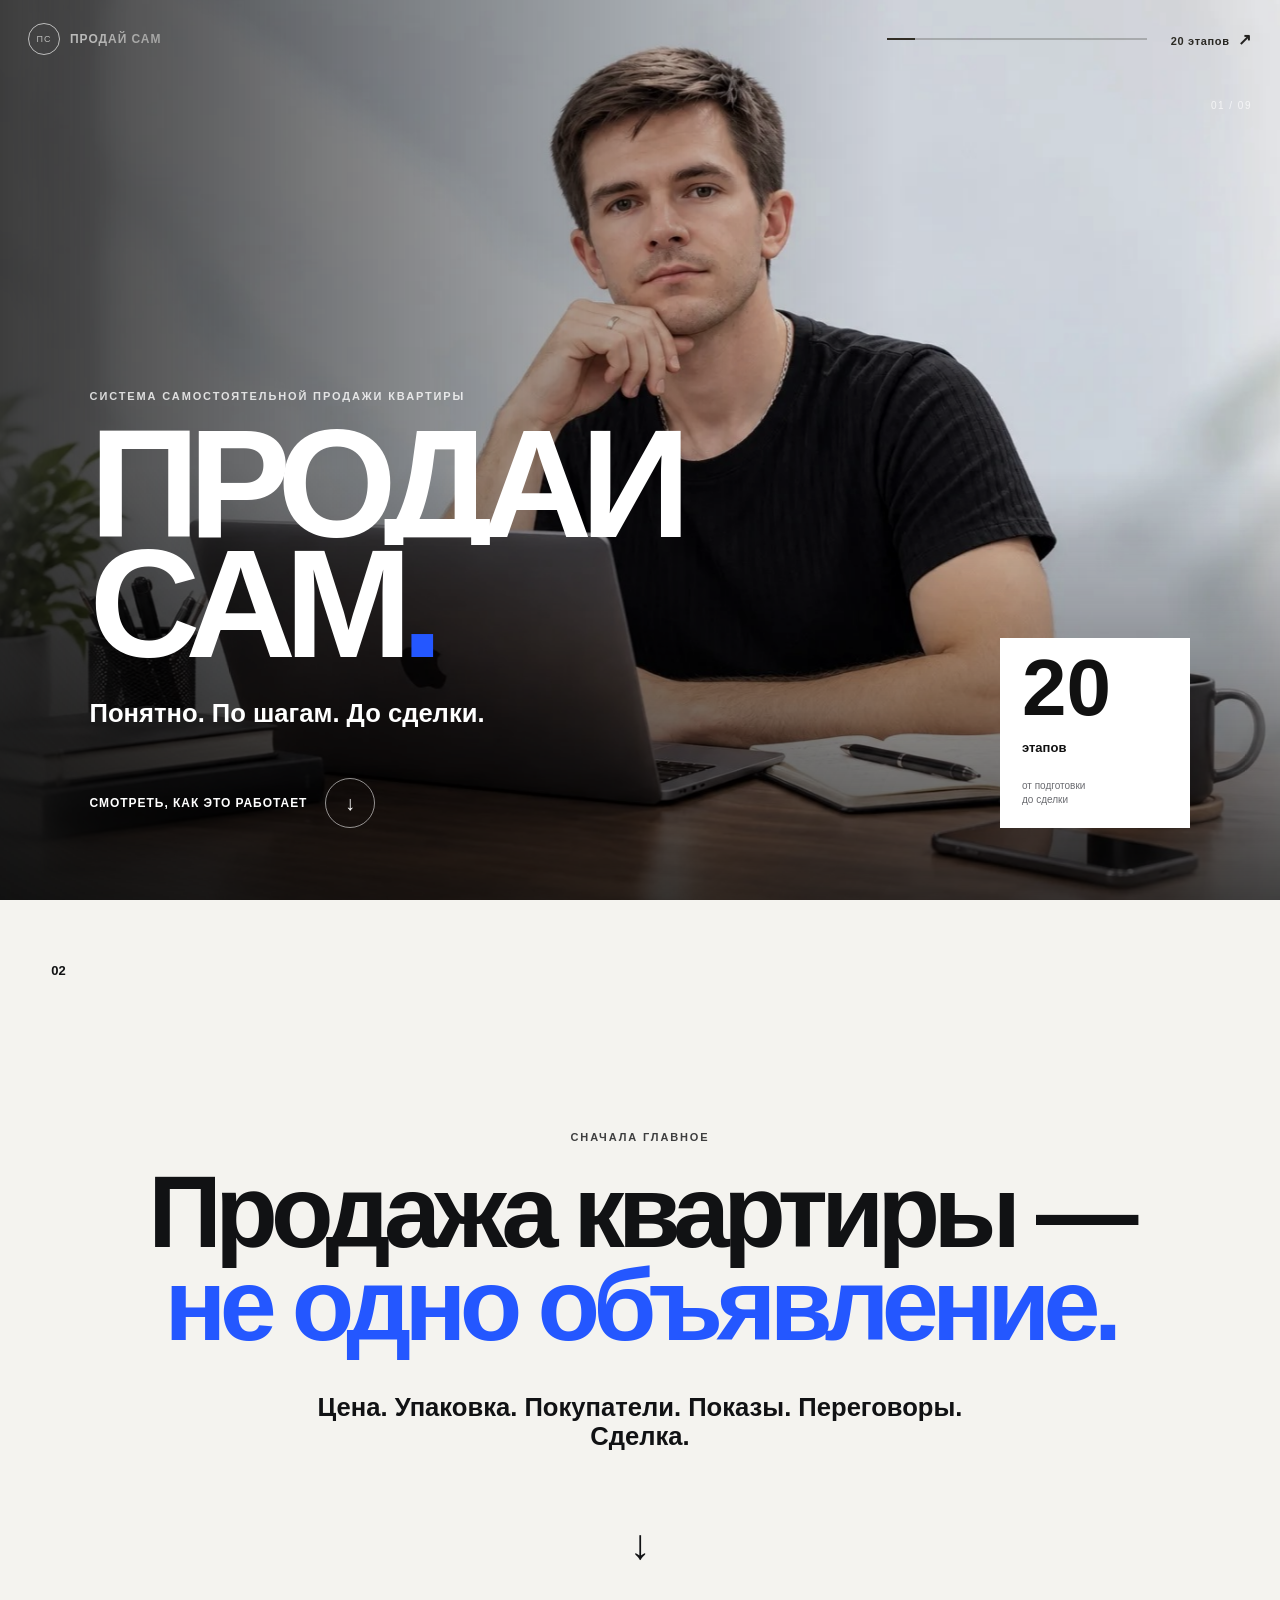
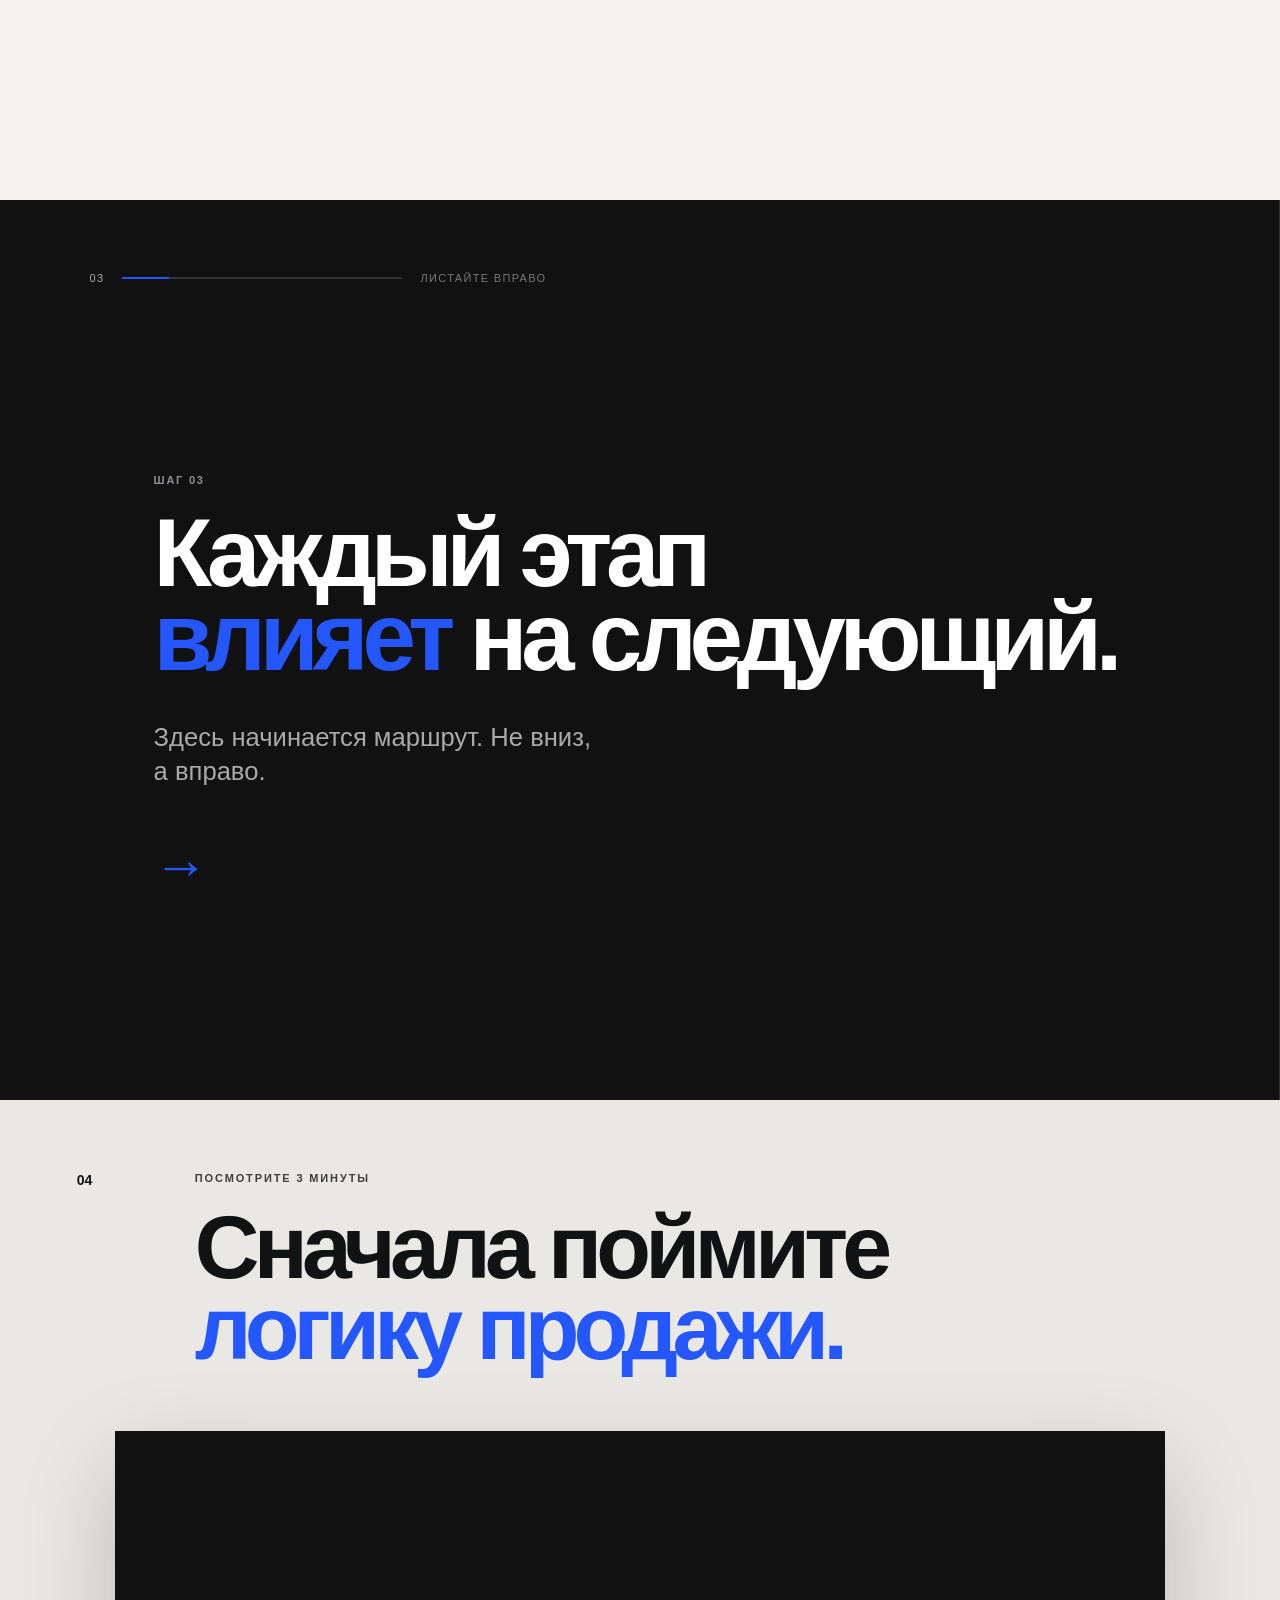
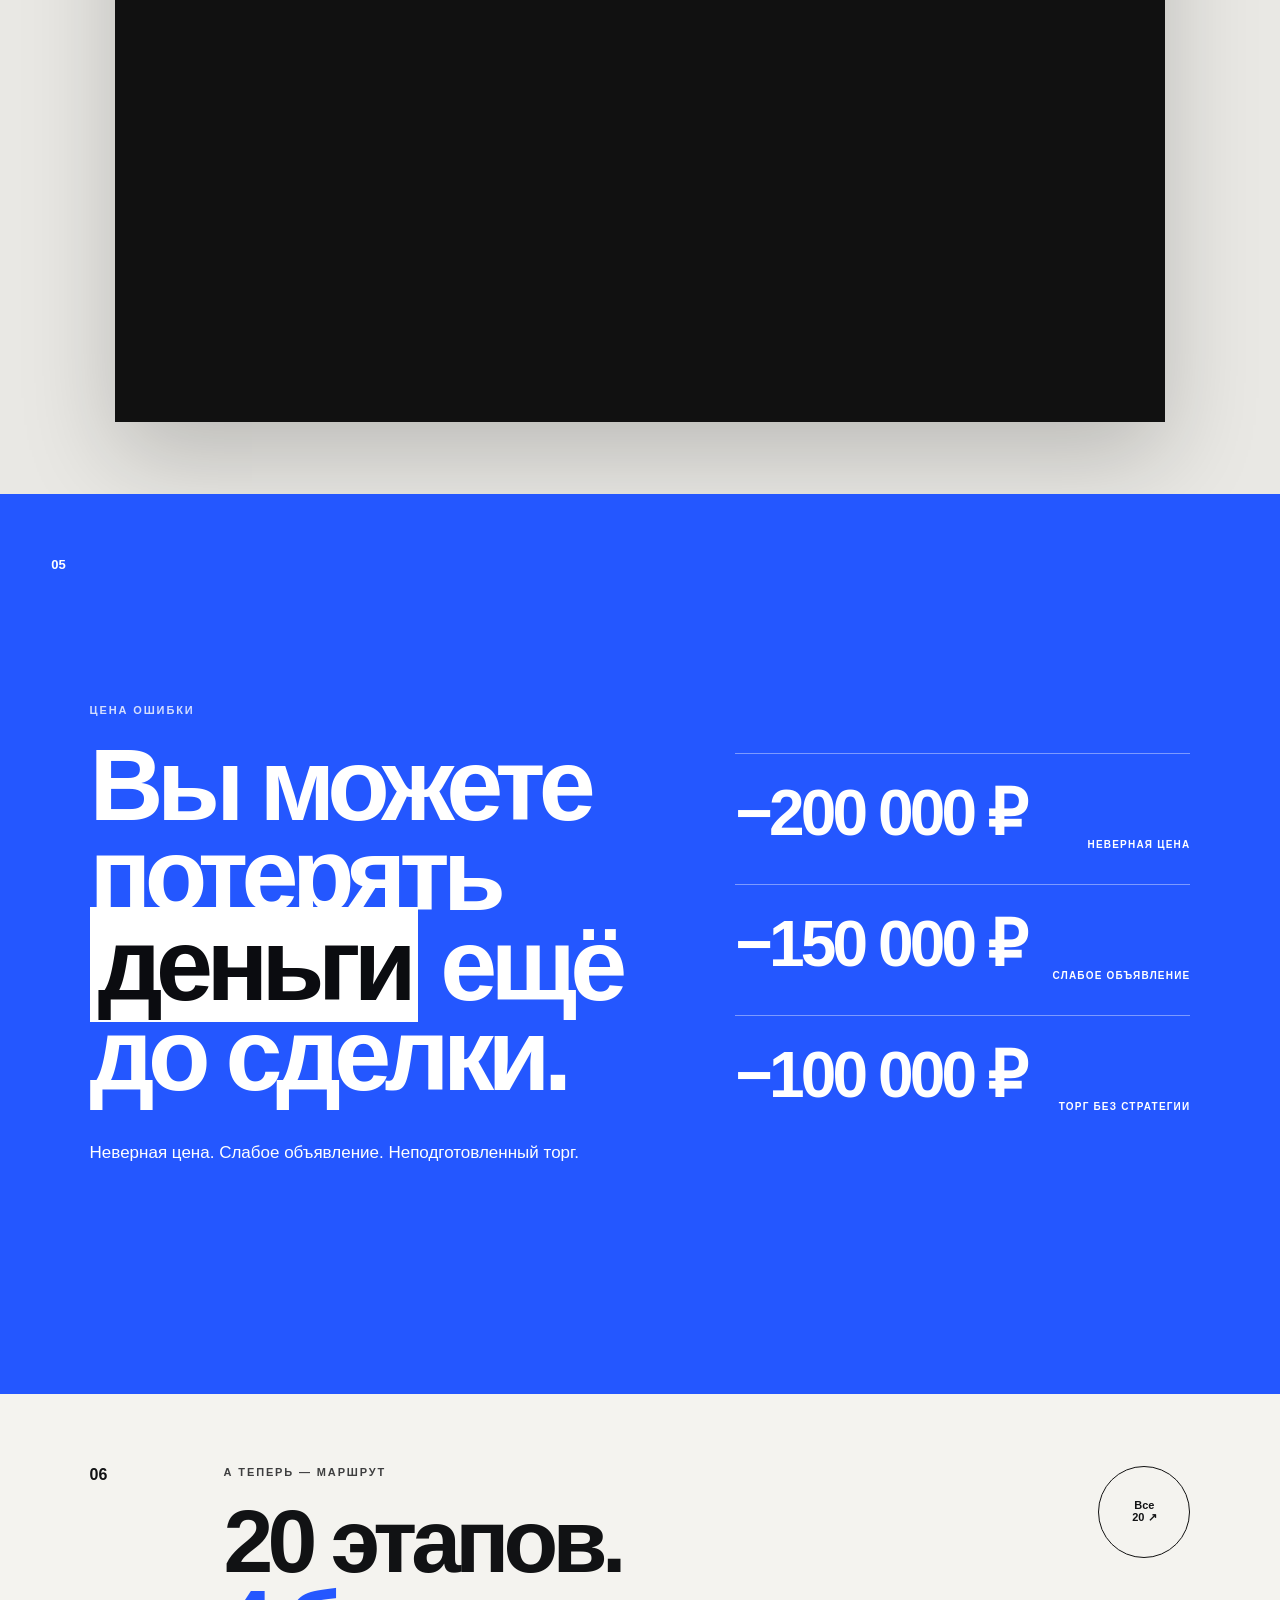
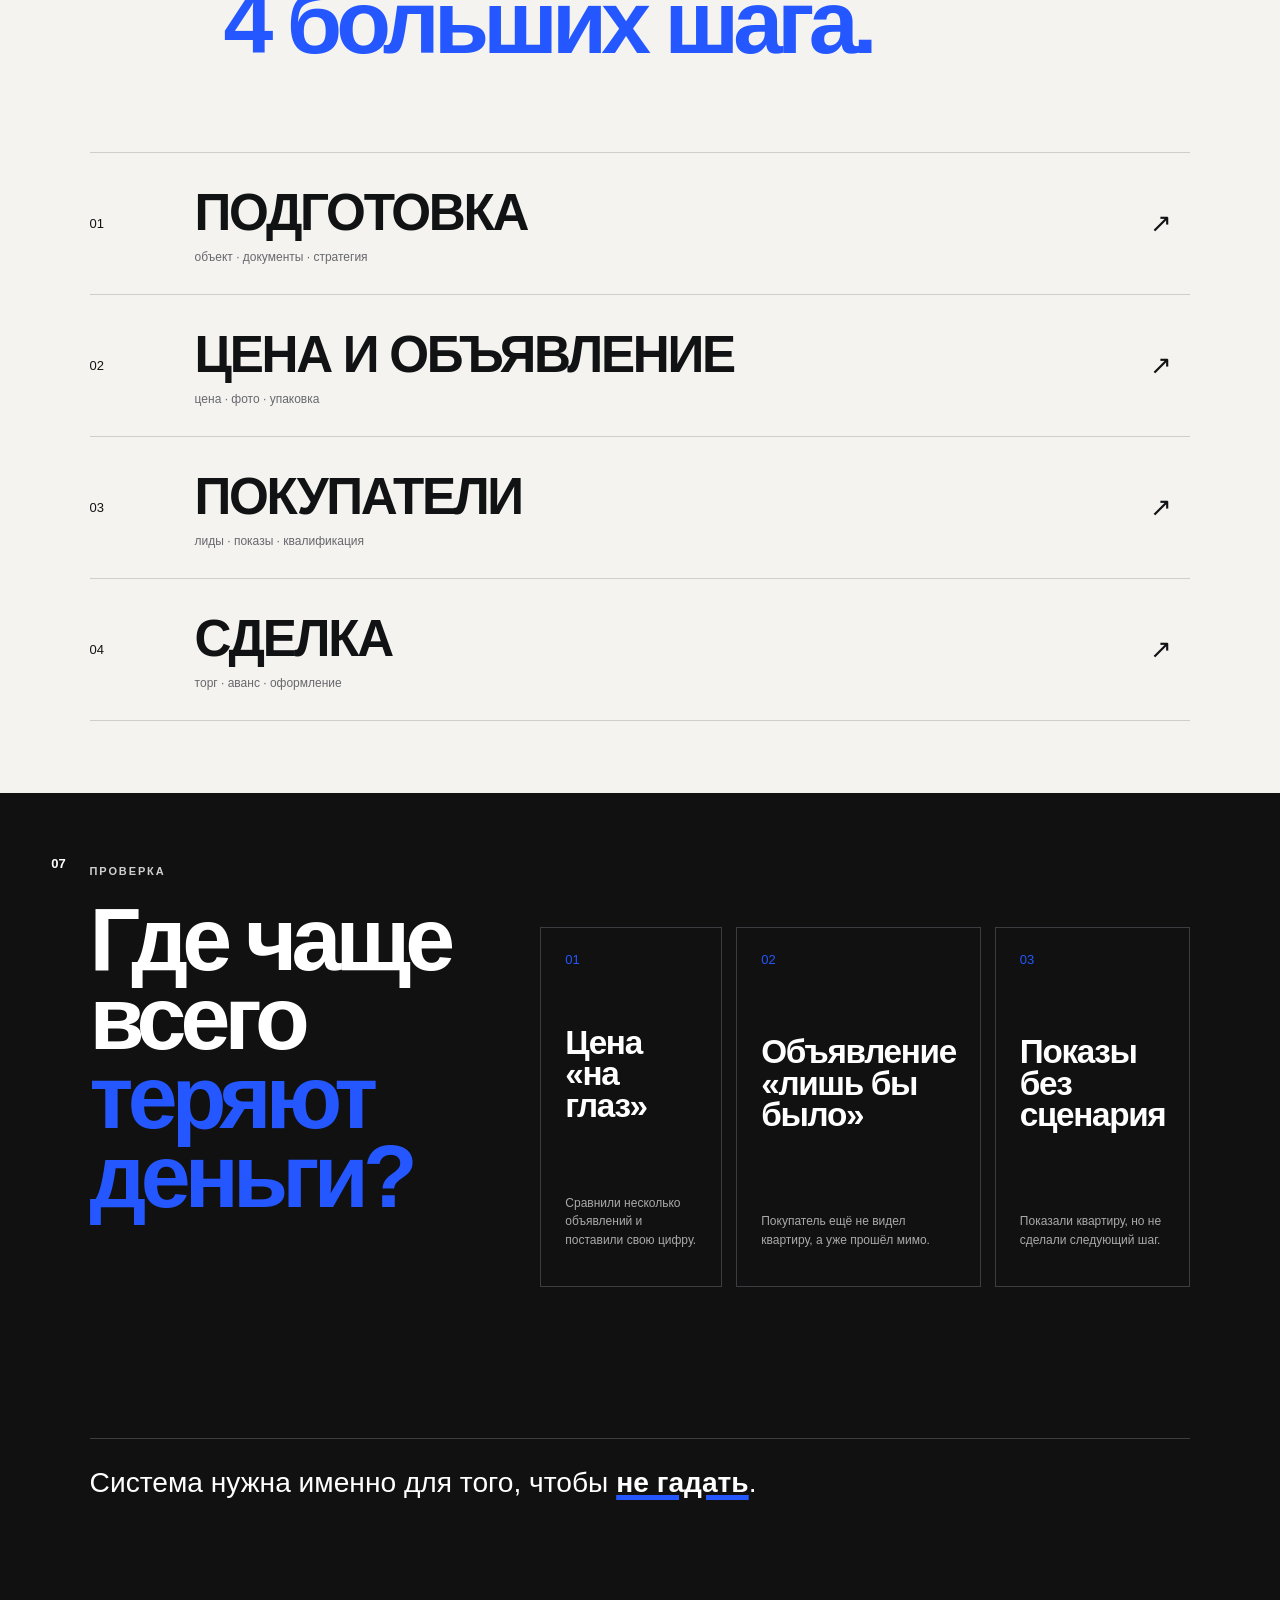
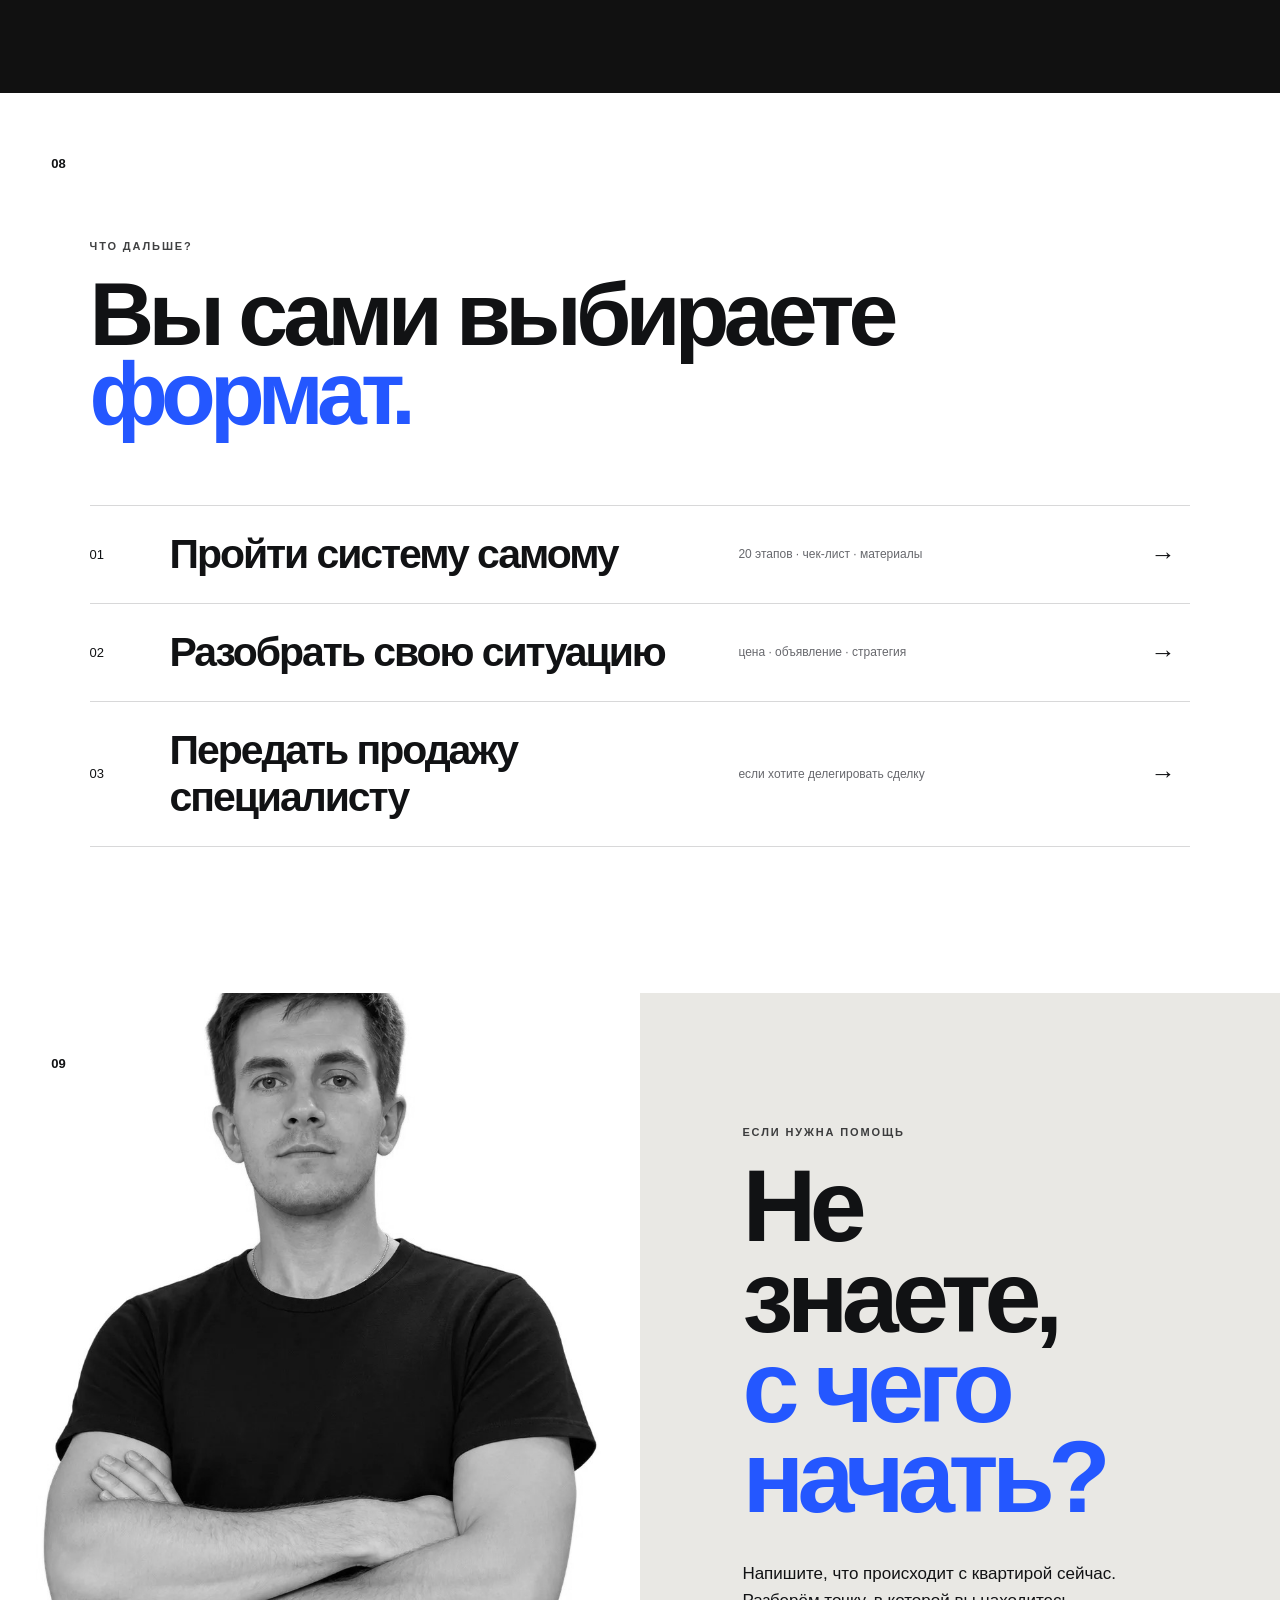
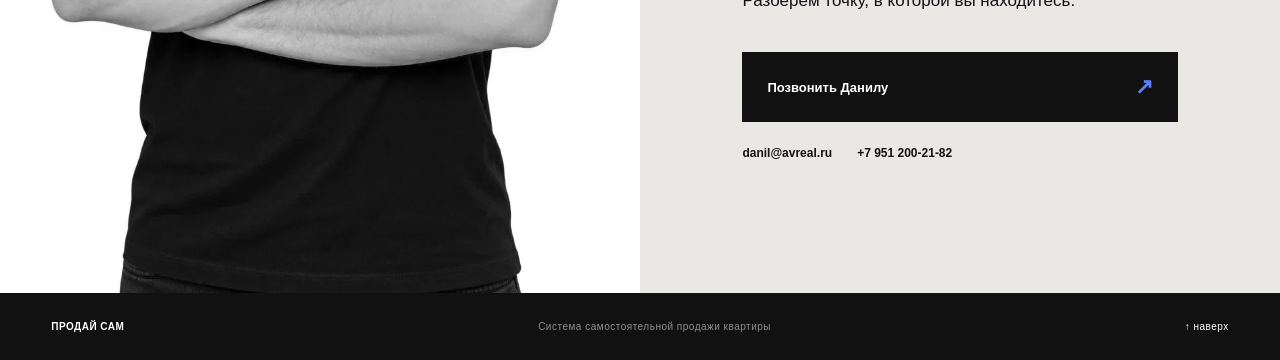
==== commit 44c9caf0: "Add files via upload" ====
--- a/index.html
+++ b/index.html
@@ -43,10 +43,21 @@
   </div>
 </section>
 
-<section class="scene sequence">
-  <div class="sequence-top"><span>03</span><p>Каждый шаг влияет на следующий.</p></div>
-  <div class="sequence-word"><span>ЦЕНА</span><i>→</i><span>ОБЪЯВЛЕНИЕ</span><i>→</i><span>ПОКАЗ</span><i>→</i><span>ТОРГ</span><i>→</i><span>СДЕЛКА</span></div>
-  <div class="sequence-bottom">Если пропустить звено, приходится компенсировать его деньгами или временем.</div>
+<section class="scene sequence horizontal-scene" id="journey" aria-label="Путь продажи">
+  <div class="horizontal-progress"><span>03</span><i><b></b></i><em>Листайте вправо</em></div>
+  <div class="sequence-track" id="sequenceTrack">
+    <article class="sequence-panel sequence-intro">
+      <small>ШАГ 03</small>
+      <h2>Каждый этап<br><em>влияет</em> на следующий.</h2>
+      <p>Здесь начинается маршрут. Не вниз, а вправо.</p>
+      <strong>→</strong>
+    </article>
+    <article class="sequence-panel"><span>01</span><b>ЦЕНА</b><p>Сначала определяем, сколько квартира действительно стоит на рынке.</p><small>НЕ УГАДЫВАЕМ</small></article>
+    <article class="sequence-panel"><span>02</span><b>ОБЪЯВЛЕНИЕ</b><p>Цена должна встретиться с правильной упаковкой и правильным первым впечатлением.</p><small>ЗАЦЕПИТЬ</small></article>
+    <article class="sequence-panel"><span>03</span><b>ПОКАЗ</b><p>Покупатель должен не просто посмотреть квартиру, а захотеть сделать следующий шаг.</p><small>ПРОВЕСТИ</small></article>
+    <article class="sequence-panel"><span>04</span><b>ТОРГ</b><p>Переговоры проходят по сценарию, а не на эмоциях.</p><small>ЗАЩИТИТЬ ЦЕНУ</small></article>
+    <article class="sequence-panel sequence-finish"><span>05</span><b>СДЕЛКА</b><p>Все предыдущие решения сходятся в одной точке.</p><small>ДОВЕСТИ ДО КОНЦА</small><strong>↓</strong></article>
+  </div>
 </section>
 
 <section class="scene video-scene" id="video">
--- a/styles.css
+++ b/styles.css
@@ -1,16 +1,86 @@
-@import url('https://fonts.googleapis.com/css2?family=Manrope:wght@400;500;600;700;800&family=Space+Grotesk:wght@400;500;600;700&display=swap');
 :root{--bg:#f4f3ef;--ink:#111214;--blue:#2457ff;--line:rgba(17,18,20,.16);--muted:#67686d;--white:#fff;--ease:cubic-bezier(.2,.75,.2,1)}
-*{box-sizing:border-box}html{scroll-behavior:smooth}body{margin:0;background:var(--bg);color:var(--ink);font-family:Manrope,Arial,sans-serif;overflow-x:hidden}a{color:inherit;text-decoration:none}button{font:inherit}.site-header{position:fixed;z-index:50;top:0;left:0;right:0;padding:18px 28px;mix-blend-mode:difference;color:#fff}.header-shell{height:42px;display:flex;align-items:center;gap:24px}.brand{display:flex;align-items:center;gap:10px;font-size:12px;letter-spacing:.08em;white-space:nowrap}.brand span{display:grid;place-items:center;width:32px;height:32px;border:1px solid currentColor;border-radius:50%;font-size:9px}.brand b{font-weight:800}.progress{height:2px;background:rgba(255,255,255,.25);flex:1;max-width:260px;margin-left:auto}.progress i{display:block;width:0;height:100%;background:#fff;transition:width .5s var(--ease)}.header-cta{font-size:11px;font-weight:800;letter-spacing:.06em}.header-cta span{font-size:16px;margin-left:5px}.burger{display:none;background:none;border:0;color:inherit}.mobile-menu{display:none}
-.scene{min-height:100svh;position:relative;overflow:hidden}.hero{background:#111;color:#fff;display:grid;align-items:end}.hero-bg{position:absolute;inset:0}.hero-bg img{width:100%;height:100%;object-fit:cover;filter:saturate(.78);transform:scale(1.04);animation:heroZoom 1.8s var(--ease) both}.hero-shade{position:absolute;inset:0;background:linear-gradient(90deg,rgba(0,0,0,.76),rgba(0,0,0,.08) 70%),linear-gradient(0deg,rgba(0,0,0,.72),transparent 48%)}.hero-copy{position:relative;z-index:2;padding:0 7vw 8vh;max-width:1000px}.eyebrow{font-size:11px;line-height:1.2;letter-spacing:.17em;font-weight:800;margin:0 0 22px}.hero h1{font-family:'Space Grotesk',sans-serif;font-size:clamp(82px,15vw,230px);line-height:.76;letter-spacing:-.075em;margin:0;font-weight:700}.hero h1 span{display:block;overflow:hidden}.hero h1 span:first-child{animation:up 1s .1s var(--ease) both}.hero h1 span:nth-child(2){animation:up 1s .22s var(--ease) both}.blue-dot{color:var(--blue);display:inline!important}.hero-copy>p{font-size:clamp(18px,2vw,28px);font-weight:600;margin:34px 0 0}.hero-next{display:flex;align-items:center;gap:18px;margin-top:50px;font-size:12px;font-weight:800;letter-spacing:.08em;text-transform:uppercase}.hero-next b{display:grid;place-items:center;width:50px;height:50px;border:1px solid rgba(255,255,255,.55);border-radius:50%;font-size:20px;transition:.35s}.hero-next:hover b{background:#fff;color:#111;transform:translateY(5px)}.hero-card{position:absolute;right:7vw;bottom:8vh;z-index:2;background:#fff;color:#111;width:190px;height:190px;padding:22px;display:flex;flex-direction:column;justify-content:space-between;animation:cardIn 1s .55s var(--ease) both}.hero-card strong{font-family:'Space Grotesk';font-size:80px;line-height:.7}.hero-card span{font-size:13px;font-weight:800}.hero-card small{font-size:10px;line-height:1.35;color:#6a6b70}.hero-mark{position:absolute;right:28px;top:100px;font-size:10px;letter-spacing:.15em;opacity:.7}
-.statement{display:grid;place-items:center;background:#f4f3ef}.scene-index{position:absolute;left:4vw;top:7vh;font-family:'Space Grotesk';font-size:13px;font-weight:700}.statement-inner{text-align:center;width:min(1000px,86vw)}.statement h2,.video-heading h2,.money-copy h2,.route-head h2,.mistakes-head h2,.choice-inner h2,.final-copy h2{font-family:'Space Grotesk';font-size:clamp(52px,8.2vw,128px);line-height:.9;letter-spacing:-.065em;margin:0}.statement em,.video-heading em,.route-head em,.mistakes-head em,.choice-inner em,.final-copy em{font-style:normal;color:var(--blue)}.lead{font-size:clamp(18px,2vw,28px);font-weight:600;max-width:750px;margin:42px auto 0}.big-arrow{font-size:42px;margin-top:70px;animation:bob 1.8s ease-in-out infinite}
-.sequence{background:#111;color:#fff;display:flex;flex-direction:column;justify-content:center;padding:7vw}.sequence-top{display:flex;justify-content:space-between;font-size:12px;letter-spacing:.1em;text-transform:uppercase}.sequence-top span{font-family:'Space Grotesk';font-size:14px}.sequence-top p{margin:0;max-width:330px}.sequence-word{display:flex;align-items:center;flex-wrap:wrap;gap:18px;margin-top:80px;font-family:'Space Grotesk';font-size:clamp(34px,6vw,96px);line-height:1;letter-spacing:-.06em}.sequence-word i{font-style:normal;color:var(--blue);font-size:.6em}.sequence-bottom{max-width:540px;margin-top:75px;color:#aaa;font-size:15px;line-height:1.6}
-.video-scene{background:#e9e8e4;padding:8vh 6vw;display:flex;flex-direction:column;justify-content:center}.video-heading{display:flex;gap:8vw;align-items:flex-start}.video-heading>span{font-family:'Space Grotesk';font-size:14px;font-weight:700}.video-heading h2{font-size:clamp(48px,6.5vw,100px)}.video-wrap{position:relative;width:min(1080px,100%);aspect-ratio:16/9;margin:7vh auto 0;background:#111;box-shadow:0 35px 90px rgba(0,0,0,.2)}.video-wrap iframe{width:100%;height:100%;border:0}.video-ended{position:absolute;inset:0;background:#111;color:#fff;display:none;flex-direction:column;align-items:center;justify-content:center;text-align:center}.video-ended.visible{display:flex}.video-ended span{font-size:10px;letter-spacing:.16em;color:#8f8f95}.video-ended strong{font-family:'Space Grotesk';font-size:clamp(42px,6vw,84px);letter-spacing:-.06em;margin:20px}.video-ended a{color:#fff;border-bottom:1px solid #fff;padding-bottom:6px;font-size:12px;font-weight:800}
-.money-scene{background:var(--blue);color:#fff;padding:8vh 7vw;display:grid;grid-template-columns:1.1fr .9fr;gap:7vw;align-items:center}.money-copy h2{font-size:clamp(58px,7vw,110px)}.money-copy strong{color:#0b0c10;background:#fff;padding:0 .08em}.money-copy>p:last-child{font-size:17px;line-height:1.55;max-width:500px;margin-top:40px}.eyebrow{opacity:.8}.money-stack{display:flex;flex-direction:column;gap:12px}.money-stack article{border-top:1px solid rgba(255,255,255,.4);padding:22px 0;display:grid;grid-template-columns:1fr auto;align-items:end}.money-stack b{font-family:'Space Grotesk';font-size:clamp(38px,5vw,76px);letter-spacing:-.06em}.money-stack span{font-size:10px;font-weight:800;letter-spacing:.12em}
-.route-scene{padding:8vh 7vw;background:#f4f3ef}.route-head{display:grid;grid-template-columns:70px 1fr auto;gap:5vw;align-items:start}.route-head>span{font-family:'Space Grotesk';font-weight:700}.round-btn{width:92px;height:92px;border:1px solid #111;border-radius:50%;display:grid;place-items:center;text-align:center;font-size:11px;font-weight:800;transition:.4s var(--ease)}.round-btn:hover{background:#111;color:#fff;transform:rotate(12deg) scale(1.08)}.route-steps{margin-top:10vh;border-top:1px solid var(--line)}.route-steps a{display:grid;grid-template-columns:80px 1fr 40px;gap:25px;align-items:center;padding:30px 0;border-bottom:1px solid var(--line);transition:.45s var(--ease)}.route-steps a:hover{padding-left:24px;background:#e8e7e2}.route-steps> a>span{font-family:'Space Grotesk';font-size:13px}.route-steps b{font-family:'Space Grotesk';font-size:clamp(26px,4vw,56px);letter-spacing:-.045em}.route-steps small{display:block;color:var(--muted);font-size:12px;margin-top:8px}.route-steps i{font-style:normal;font-size:26px}.route-steps a:hover i{color:var(--blue);transform:translateX(6px)}
-.mistakes-scene{padding:8vh 7vw;background:#111;color:#fff;display:grid;grid-template-columns:1fr 1.8fr;gap:7vw}.mistakes-head h2{font-size:clamp(55px,7vw,108px)}.mistake-cards{display:grid;grid-template-columns:repeat(3,1fr);gap:14px;align-self:center}.mistake-cards article{min-height:330px;border:1px solid #3c3d41;padding:24px;display:flex;flex-direction:column;justify-content:space-between;transition:.45s var(--ease)}.mistake-cards article:hover{background:#fff;color:#111;transform:translateY(-14px)}.mistake-cards span{font-family:'Space Grotesk';color:var(--blue);font-size:13px}.mistake-cards strong{font-family:'Space Grotesk';font-size:clamp(24px,2.6vw,40px);line-height:.95;letter-spacing:-.04em}.mistake-cards p{font-size:12px;line-height:1.55;color:#aaa}.mistake-cards article:hover p{color:#555}.mistake-answer{grid-column:1/-1;font-size:clamp(20px,2.2vw,32px);border-top:1px solid #3c3d41;padding-top:28px}.mistake-answer b{color:#fff;text-decoration:underline;text-decoration-color:var(--blue);text-decoration-thickness:5px}
-.choice-scene{background:#fff;padding:8vh 7vw}.choice-inner{max-width:1250px;margin:auto}.choice-big{margin-top:8vh;border-top:1px solid var(--line)}.choice-big a{display:grid;grid-template-columns:60px 1.4fr 1fr 40px;gap:20px;align-items:center;padding:25px 0;border-bottom:1px solid var(--line);transition:.4s var(--ease)}.choice-big a:hover{background:#f1f0ec;padding-left:20px}.choice-big span{font-family:'Space Grotesk';font-size:13px}.choice-big b{font-family:'Space Grotesk';font-size:clamp(26px,3.2vw,52px);letter-spacing:-.05em}.choice-big small{font-size:12px;color:var(--muted)}.choice-big i{font-size:25px;font-style:normal}.choice-big a:hover i{color:var(--blue);transform:translateX(7px)}
+*{box-sizing:border-box}html{scroll-behavior:smooth}body{margin:0;background:var(--bg);color:var(--ink);font-family:Arial,Helvetica,sans-serif;overflow-x:hidden}a{color:inherit;text-decoration:none}button{font:inherit}.site-header{position:fixed;z-index:50;top:0;left:0;right:0;padding:18px 28px;mix-blend-mode:difference;color:#fff}.header-shell{height:42px;display:flex;align-items:center;gap:24px}.brand{display:flex;align-items:center;gap:10px;font-size:12px;letter-spacing:.08em;white-space:nowrap}.brand span{display:grid;place-items:center;width:32px;height:32px;border:1px solid currentColor;border-radius:50%;font-size:9px}.brand b{font-weight:800}.progress{height:2px;background:rgba(255,255,255,.25);flex:1;max-width:260px;margin-left:auto}.progress i{display:block;width:0;height:100%;background:#fff;transition:width .5s var(--ease)}.header-cta{font-size:11px;font-weight:800;letter-spacing:.06em}.header-cta span{font-size:16px;margin-left:5px}.burger{display:none;background:none;border:0;color:inherit}.mobile-menu{display:none}
+.scene{min-height:100svh;position:relative;overflow:hidden}.hero{background:#111;color:#fff;display:grid;align-items:end}.hero-bg{position:absolute;inset:0}.hero-bg img{width:100%;height:100%;object-fit:cover;filter:saturate(.78);transform:scale(1.04);animation:heroZoom 1.8s var(--ease) both}.hero-shade{position:absolute;inset:0;background:linear-gradient(90deg,rgba(0,0,0,.76),rgba(0,0,0,.08) 70%),linear-gradient(0deg,rgba(0,0,0,.72),transparent 48%)}.hero-copy{position:relative;z-index:2;padding:0 7vw 8vh;max-width:1000px}.eyebrow{font-size:11px;line-height:1.2;letter-spacing:.17em;font-weight:800;margin:0 0 22px}.hero h1{font-family:Arial,Helvetica,sans-serif;font-size:clamp(82px,15vw,230px);line-height:.76;letter-spacing:-.075em;margin:0;font-weight:700}.hero h1 span{display:block;overflow:hidden}.hero h1 span:first-child{animation:up 1s .1s var(--ease) both}.hero h1 span:nth-child(2){animation:up 1s .22s var(--ease) both}.blue-dot{color:var(--blue);display:inline!important}.hero-copy>p{font-size:clamp(18px,2vw,28px);font-weight:600;margin:34px 0 0}.hero-next{display:flex;align-items:center;gap:18px;margin-top:50px;font-size:12px;font-weight:800;letter-spacing:.08em;text-transform:uppercase}.hero-next b{display:grid;place-items:center;width:50px;height:50px;border:1px solid rgba(255,255,255,.55);border-radius:50%;font-size:20px;transition:.35s}.hero-next:hover b{background:#fff;color:#111;transform:translateY(5px)}.hero-card{position:absolute;right:7vw;bottom:8vh;z-index:2;background:#fff;color:#111;width:190px;height:190px;padding:22px;display:flex;flex-direction:column;justify-content:space-between;animation:cardIn 1s .55s var(--ease) both}.hero-card strong{font-family:Arial,Helvetica,sans-serif;font-size:80px;line-height:.7}.hero-card span{font-size:13px;font-weight:800}.hero-card small{font-size:10px;line-height:1.35;color:#6a6b70}.hero-mark{position:absolute;right:28px;top:100px;font-size:10px;letter-spacing:.15em;opacity:.7}
+.statement{display:grid;place-items:center;background:#f4f3ef}.scene-index{position:absolute;left:4vw;top:7vh;font-family:Arial,Helvetica,sans-serif;font-size:13px;font-weight:700}.statement-inner{text-align:center;width:min(1000px,86vw)}.statement h2,.video-heading h2,.money-copy h2,.route-head h2,.mistakes-head h2,.choice-inner h2,.final-copy h2{font-family:Arial,Helvetica,sans-serif;font-size:clamp(52px,8.2vw,128px);line-height:.9;letter-spacing:-.065em;margin:0}.statement em,.video-heading em,.route-head em,.mistakes-head em,.choice-inner em,.final-copy em{font-style:normal;color:var(--blue)}.lead{font-size:clamp(18px,2vw,28px);font-weight:600;max-width:750px;margin:42px auto 0}.big-arrow{font-size:42px;margin-top:70px;animation:bob 1.8s ease-in-out infinite}
+.sequence{background:#111;color:#fff;display:flex;flex-direction:column;justify-content:center;padding:7vw}.sequence-top{display:flex;justify-content:space-between;font-size:12px;letter-spacing:.1em;text-transform:uppercase}.sequence-top span{font-family:Arial,Helvetica,sans-serif;font-size:14px}.sequence-top p{margin:0;max-width:330px}.sequence-word{display:flex;align-items:center;flex-wrap:wrap;gap:18px;margin-top:80px;font-family:Arial,Helvetica,sans-serif;font-size:clamp(34px,6vw,96px);line-height:1;letter-spacing:-.06em}.sequence-word i{font-style:normal;color:var(--blue);font-size:.6em}.sequence-bottom{max-width:540px;margin-top:75px;color:#aaa;font-size:15px;line-height:1.6}
+.video-scene{background:#e9e8e4;padding:8vh 6vw;display:flex;flex-direction:column;justify-content:center}.video-heading{display:flex;gap:8vw;align-items:flex-start}.video-heading>span{font-family:Arial,Helvetica,sans-serif;font-size:14px;font-weight:700}.video-heading h2{font-size:clamp(48px,6.5vw,100px)}.video-wrap{position:relative;width:min(1080px,100%);aspect-ratio:16/9;margin:7vh auto 0;background:#111;box-shadow:0 35px 90px rgba(0,0,0,.2)}.video-wrap iframe{width:100%;height:100%;border:0}.video-ended{position:absolute;inset:0;background:#111;color:#fff;display:none;flex-direction:column;align-items:center;justify-content:center;text-align:center}.video-ended.visible{display:flex}.video-ended span{font-size:10px;letter-spacing:.16em;color:#8f8f95}.video-ended strong{font-family:Arial,Helvetica,sans-serif;font-size:clamp(42px,6vw,84px);letter-spacing:-.06em;margin:20px}.video-ended a{color:#fff;border-bottom:1px solid #fff;padding-bottom:6px;font-size:12px;font-weight:800}
+.money-scene{background:var(--blue);color:#fff;padding:8vh 7vw;display:grid;grid-template-columns:1.1fr .9fr;gap:7vw;align-items:center}.money-copy h2{font-size:clamp(58px,7vw,110px)}.money-copy strong{color:#0b0c10;background:#fff;padding:0 .08em}.money-copy>p:last-child{font-size:17px;line-height:1.55;max-width:500px;margin-top:40px}.eyebrow{opacity:.8}.money-stack{display:flex;flex-direction:column;gap:12px}.money-stack article{border-top:1px solid rgba(255,255,255,.4);padding:22px 0;display:grid;grid-template-columns:1fr auto;align-items:end}.money-stack b{font-family:Arial,Helvetica,sans-serif;font-size:clamp(38px,5vw,76px);letter-spacing:-.06em}.money-stack span{font-size:10px;font-weight:800;letter-spacing:.12em}
+.route-scene{padding:8vh 7vw;background:#f4f3ef}.route-head{display:grid;grid-template-columns:70px 1fr auto;gap:5vw;align-items:start}.route-head>span{font-family:Arial,Helvetica,sans-serif;font-weight:700}.round-btn{width:92px;height:92px;border:1px solid #111;border-radius:50%;display:grid;place-items:center;text-align:center;font-size:11px;font-weight:800;transition:.4s var(--ease)}.round-btn:hover{background:#111;color:#fff;transform:rotate(12deg) scale(1.08)}.route-steps{margin-top:10vh;border-top:1px solid var(--line)}.route-steps a{display:grid;grid-template-columns:80px 1fr 40px;gap:25px;align-items:center;padding:30px 0;border-bottom:1px solid var(--line);transition:.45s var(--ease)}.route-steps a:hover{padding-left:24px;background:#e8e7e2}.route-steps> a>span{font-family:Arial,Helvetica,sans-serif;font-size:13px}.route-steps b{font-family:Arial,Helvetica,sans-serif;font-size:clamp(26px,4vw,56px);letter-spacing:-.045em}.route-steps small{display:block;color:var(--muted);font-size:12px;margin-top:8px}.route-steps i{font-style:normal;font-size:26px}.route-steps a:hover i{color:var(--blue);transform:translateX(6px)}
+.mistakes-scene{padding:8vh 7vw;background:#111;color:#fff;display:grid;grid-template-columns:1fr 1.8fr;gap:7vw}.mistakes-head h2{font-size:clamp(55px,7vw,108px)}.mistake-cards{display:grid;grid-template-columns:repeat(3,1fr);gap:14px;align-self:center}.mistake-cards article{min-height:330px;border:1px solid #3c3d41;padding:24px;display:flex;flex-direction:column;justify-content:space-between;transition:.45s var(--ease)}.mistake-cards article:hover{background:#fff;color:#111;transform:translateY(-14px)}.mistake-cards span{font-family:Arial,Helvetica,sans-serif;color:var(--blue);font-size:13px}.mistake-cards strong{font-family:Arial,Helvetica,sans-serif;font-size:clamp(24px,2.6vw,40px);line-height:.95;letter-spacing:-.04em}.mistake-cards p{font-size:12px;line-height:1.55;color:#aaa}.mistake-cards article:hover p{color:#555}.mistake-answer{grid-column:1/-1;font-size:clamp(20px,2.2vw,32px);border-top:1px solid #3c3d41;padding-top:28px}.mistake-answer b{color:#fff;text-decoration:underline;text-decoration-color:var(--blue);text-decoration-thickness:5px}
+.choice-scene{background:#fff;padding:8vh 7vw}.choice-inner{max-width:1250px;margin:auto}.choice-big{margin-top:8vh;border-top:1px solid var(--line)}.choice-big a{display:grid;grid-template-columns:60px 1.4fr 1fr 40px;gap:20px;align-items:center;padding:25px 0;border-bottom:1px solid var(--line);transition:.4s var(--ease)}.choice-big a:hover{background:#f1f0ec;padding-left:20px}.choice-big span{font-family:Arial,Helvetica,sans-serif;font-size:13px}.choice-big b{font-family:Arial,Helvetica,sans-serif;font-size:clamp(26px,3.2vw,52px);letter-spacing:-.05em}.choice-big small{font-size:12px;color:var(--muted)}.choice-big i{font-size:25px;font-style:normal}.choice-big a:hover i{color:var(--blue);transform:translateX(7px)}
 .final-scene{background:#e9e8e4;display:grid;grid-template-columns:1fr 1fr;align-items:center}.final-photo{height:100%;min-height:100svh;overflow:hidden}.final-photo img{width:100%;height:100%;object-fit:cover;filter:grayscale(1);transition:transform 1.2s var(--ease)}.final-scene.is-in .final-photo img{transform:scale(1.05)}.final-copy{padding:8vw}.final-copy h2{font-size:clamp(56px,7vw,110px)}.final-copy>p:not(.eyebrow){font-size:17px;line-height:1.6;max-width:520px;margin:38px 0}.final-button{display:flex;justify-content:space-between;align-items:center;background:#111;color:#fff;padding:22px 25px;width:min(100%,470px);font-size:13px;font-weight:800}.final-button span{font-size:22px;color:#5f80ff}.contact-links{display:flex;gap:25px;margin-top:24px;font-size:12px;font-weight:700}.contact-links a:hover{color:var(--blue)}footer{background:#111;color:#fff;padding:28px 4vw;display:flex;justify-content:space-between;gap:20px;align-items:center;font-size:10px;letter-spacing:.05em}footer span{color:#8e8e93}footer a{color:#fff}
 @keyframes heroZoom{from{transform:scale(1.13)}to{transform:scale(1.04)}}@keyframes up{from{transform:translateY(110%)}to{transform:translateY(0)}}@keyframes cardIn{from{opacity:0;transform:translateY(50px) rotate(7deg)}to{opacity:1;transform:translateY(0) rotate(0)}}@keyframes bob{50%{transform:translateY(10px)}}
 .reveal{opacity:0;transform:translateY(45px);transition:opacity .8s var(--ease),transform .8s var(--ease)}.reveal.in{opacity:1;transform:none}
 @media(max-width:800px){.site-header{padding:14px 16px}.header-shell{height:36px}.brand b{font-size:10px}.progress{display:none}.header-cta{display:none}.burger{display:flex;margin-left:auto;flex-direction:column;gap:4px;padding:7px}.burger i{display:block;width:20px;height:1px;background:currentColor}.mobile-menu{position:absolute;top:60px;left:12px;right:12px;background:#111;color:#fff;padding:10px;display:flex;flex-direction:column;opacity:0;transform:translateY(-10px);pointer-events:none;transition:.3s}.mobile-menu.open{opacity:1;transform:none;pointer-events:auto}.mobile-menu a{padding:17px 12px;border-bottom:1px solid #333;font-size:13px}.mobile-menu a:last-child{border:0}.hero-copy{padding:0 6vw 9vh}.hero h1{font-size:clamp(72px,22vw,150px)}.hero-card{right:6vw;bottom:9vh;width:125px;height:125px;padding:15px}.hero-card strong{font-size:56px}.hero-card span{font-size:10px}.hero-card small{font-size:8px}.hero-copy>p{font-size:17px;max-width:230px}.hero-next{margin-top:30px;font-size:9px}.hero-next b{width:42px;height:42px}.statement-inner{text-align:left;width:84vw}.statement h2{font-size:clamp(48px,13vw,80px)}.lead{font-size:17px;margin-top:30px}.big-arrow{margin-top:45px}.sequence{padding:8vh 6vw}.sequence-word{margin-top:60px;display:block;font-size:clamp(46px,13vw,82px)}.sequence-word i{display:block;margin:10px 0}.sequence-bottom{margin-top:55px;font-size:14px}.video-scene{padding:9vh 5vw}.video-heading{gap:20px}.video-heading h2{font-size:clamp(45px,12vw,76px)}.video-heading>span{font-size:11px}.video-wrap{margin-top:6vh}.money-scene{display:block;padding:9vh 6vw}.money-copy h2{font-size:clamp(54px,13vw,84px)}.money-stack{margin-top:55px}.money-stack b{font-size:42px}.money-stack span{font-size:8px}.route-scene{padding:9vh 6vw}.route-head{grid-template-columns:35px 1fr;gap:20px}.round-btn{grid-column:2;width:70px;height:70px;margin-top:25px}.route-head h2{font-size:clamp(48px,12vw,80px)}.route-steps{margin-top:55px}.route-steps a{grid-template-columns:35px 1fr 25px;gap:10px;padding:24px 0}.route-steps b{font-size:25px}.route-steps small{font-size:10px}.mistakes-scene{display:block;padding:9vh 6vw}.mistakes-head h2{font-size:clamp(52px,13vw,82px)}.mistake-cards{grid-template-columns:1fr;margin-top:50px}.mistake-cards article{min-height:210px}.mistake-answer{margin-top:45px;font-size:19px}.choice-scene{padding:9vh 6vw}.choice-inner h2{font-size:clamp(52px,13vw,82px)}.choice-big{margin-top:50px}.choice-big a{grid-template-columns:30px 1fr 25px;gap:10px;padding:25px 0}.choice-big b{font-size:26px}.choice-big small{grid-column:2;font-size:10px}.choice-big i{grid-column:3;grid-row:1/3}.final-scene{display:block}.final-photo{min-height:52svh;height:52svh}.final-copy{padding:9vh 6vw}.final-copy h2{font-size:clamp(52px,13vw,82px)}.final-copy>p:not(.eyebrow){font-size:15px}.contact-links{flex-direction:column;gap:10px}footer{align-items:flex-start;flex-direction:column;padding:25px 6vw}}
 @media(prefers-reduced-motion:reduce){html{scroll-behavior:auto}.hero-bg img,.hero h1 span,.hero-card,.big-arrow{animation:none}.reveal{transition:none}.final-photo img{transition:none}}
+
+/* Desktop stabilization */
+@media (min-width:801px){
+  html,body{min-width:320px;background:var(--bg)}
+  .site-header{display:block!important}
+  .burger,.mobile-menu{display:none!important}
+  .scene{width:100%;min-height:100vh}
+  .hero{min-height:100vh;height:100vh}
+  .hero-copy{width:min(1000px,70vw);padding-left:7vw;padding-bottom:8vh}
+  .hero h1{font-size:clamp(92px,12vw,210px);line-height:.78;display:block}
+  .hero-copy>p{max-width:760px}
+  .hero-card{display:flex!important}
+  .statement{min-height:100vh;display:flex;align-items:center;justify-content:center}
+  .statement-inner{width:min(1100px,84vw)}
+  .statement h2{font-size:clamp(64px,8vw,128px);line-height:.9}
+  .sequence{min-height:100vh}
+  .sequence-word{font-size:clamp(48px,6.3vw,100px)}
+  .video-scene{min-height:100vh}
+  .video-heading h2{font-size:clamp(56px,7vw,108px);line-height:.9}
+  .video-wrap{width:min(1080px,82vw)}
+  .money-scene{min-height:100vh}
+  .money-copy h2{font-size:clamp(68px,8vw,124px);line-height:.88}
+  .route-scene{min-height:100vh}
+  .route-head h2{font-size:clamp(64px,7vw,112px);line-height:.9}
+  .mistakes-scene{min-height:100vh}
+  .mistakes-head h2{font-size:clamp(64px,7vw,112px);line-height:.88}
+  .mistake-cards article{min-height:360px}
+  .choice-scene{min-height:100vh;display:flex;align-items:center}
+  .choice-inner{width:min(1250px,100%)}
+  .choice-inner h2{font-size:clamp(64px,7vw,112px);line-height:.88}
+  .final-scene{min-height:100vh;height:100vh}
+  .final-copy h2{font-size:clamp(68px,8vw,124px);line-height:.88}
+}
+
+/* Guided screen-by-screen navigation */
+@media (min-width:801px){
+  html{scroll-snap-type:y mandatory;scroll-behavior:smooth}
+  body{scroll-snap-type:y mandatory}
+  main>.scene{scroll-snap-align:start;scroll-snap-stop:always}
+  .horizontal-scene{height:100vh;min-height:100vh;padding:0;position:relative;overflow:hidden;overscroll-behavior:contain}
+  .horizontal-progress{position:absolute;z-index:5;left:7vw;right:7vw;top:8vh;display:flex;align-items:center;gap:18px;font-size:11px;letter-spacing:.12em;text-transform:uppercase;color:#aaa}
+  .horizontal-progress i{display:block;width:min(280px,24vw);height:2px;background:#333;overflow:hidden}
+  .horizontal-progress i b{display:block;width:16.666%;height:100%;background:var(--blue);transition:width .55s var(--ease)}
+  .horizontal-progress em{font-style:normal;color:#777}
+  .sequence-track{height:100%;width:600vw;display:flex;transform:translate3d(0,0,0);transition:transform .72s var(--ease);will-change:transform}
+  .sequence-panel{width:100vw;height:100vh;flex:none;padding:17vh 7vw 9vh;display:flex;flex-direction:column;justify-content:center;position:relative;border-right:1px solid #303033}
+  .sequence-panel>span,.sequence-panel>small{font-size:11px;letter-spacing:.16em;color:#8e8e95;font-weight:800}
+  .sequence-panel>b{font-family:Arial,Helvetica,sans-serif;font-size:clamp(86px,13vw,210px);line-height:.78;letter-spacing:-.08em;margin-top:30px;max-width:90vw}
+  .sequence-panel p{font-size:clamp(18px,2vw,28px);line-height:1.35;color:#c7c7cb;max-width:560px;margin:40px 0 0}
+  .sequence-panel small:last-child{margin-top:auto;color:#fff}
+  .sequence-intro{padding-left:12vw}
+  .sequence-intro h2{font-family:Arial,Helvetica,sans-serif;font-size:clamp(60px,7.5vw,118px);line-height:.88;letter-spacing:-.065em;margin:25px 0 0}
+  .sequence-intro h2 em{font-style:normal;color:var(--blue)}
+  .sequence-intro p{color:#aaa;max-width:440px}
+  .sequence-intro>strong{font-size:55px;color:var(--blue);margin-top:45px;font-weight:400}
+  .sequence-finish>b{color:#fff}
+  .sequence-finish>strong{font-size:55px;color:var(--blue);margin-top:40px;font-weight:400}
+  .horizontal-scene.is-horizontal-end .horizontal-progress em{color:#fff}
+}
+@media (max-width:800px){
+  html{scroll-snap-type:y mandatory;scroll-behavior:smooth}
+  main>.scene{scroll-snap-align:start;scroll-snap-stop:always}
+  .horizontal-scene{height:auto;min-height:100svh;overflow:hidden;padding:0!important}
+  .horizontal-progress{display:none}
+  .sequence-track{display:block;width:100%;transform:none!important}
+  .sequence-panel{min-height:100svh;height:auto;padding:18vh 6vw 9vh;border:0;border-bottom:1px solid #303033}
+  .sequence-panel>b{font-size:clamp(62px,18vw,110px);line-height:.82;letter-spacing:-.08em;margin-top:24px}
+  .sequence-panel p{font-size:17px;line-height:1.45;margin-top:28px;max-width:90%}
+  .sequence-intro h2{font-size:clamp(50px,13vw,82px);line-height:.9}
+  .sequence-intro{padding-left:6vw}
+}
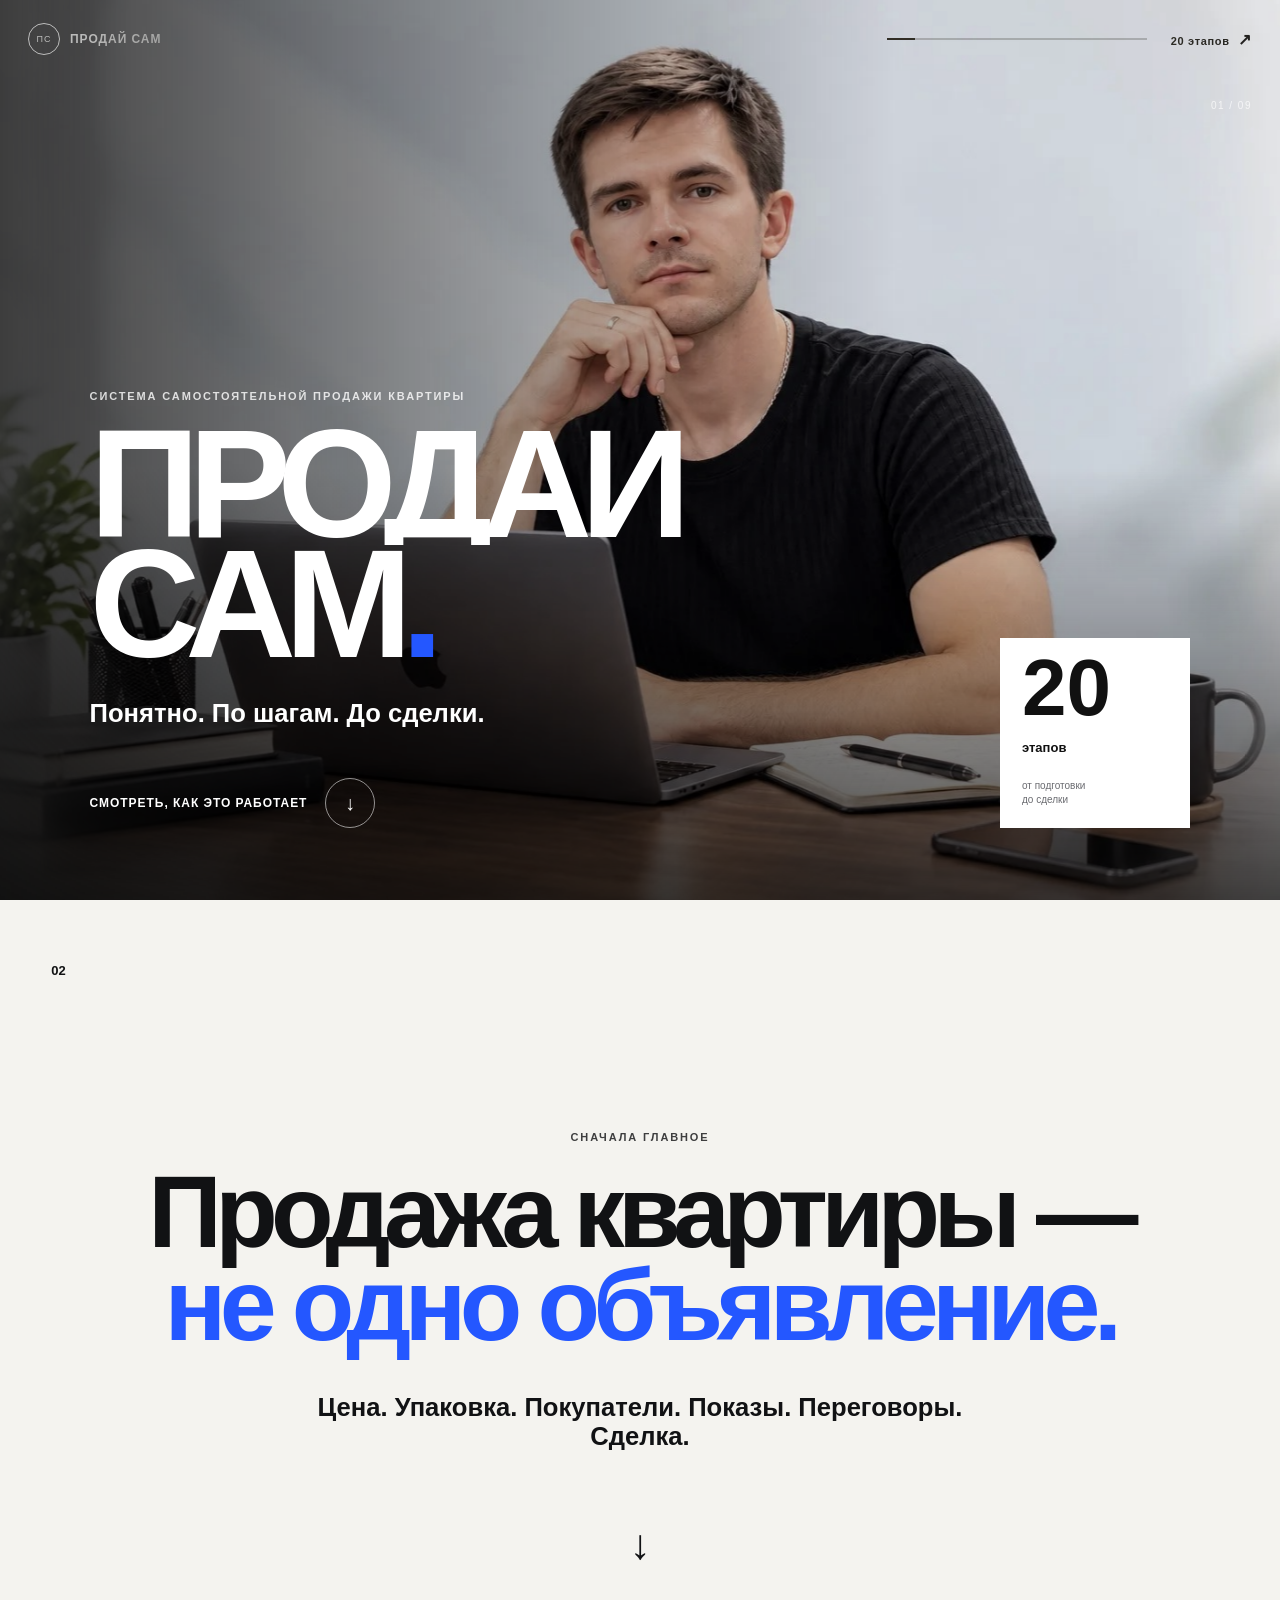
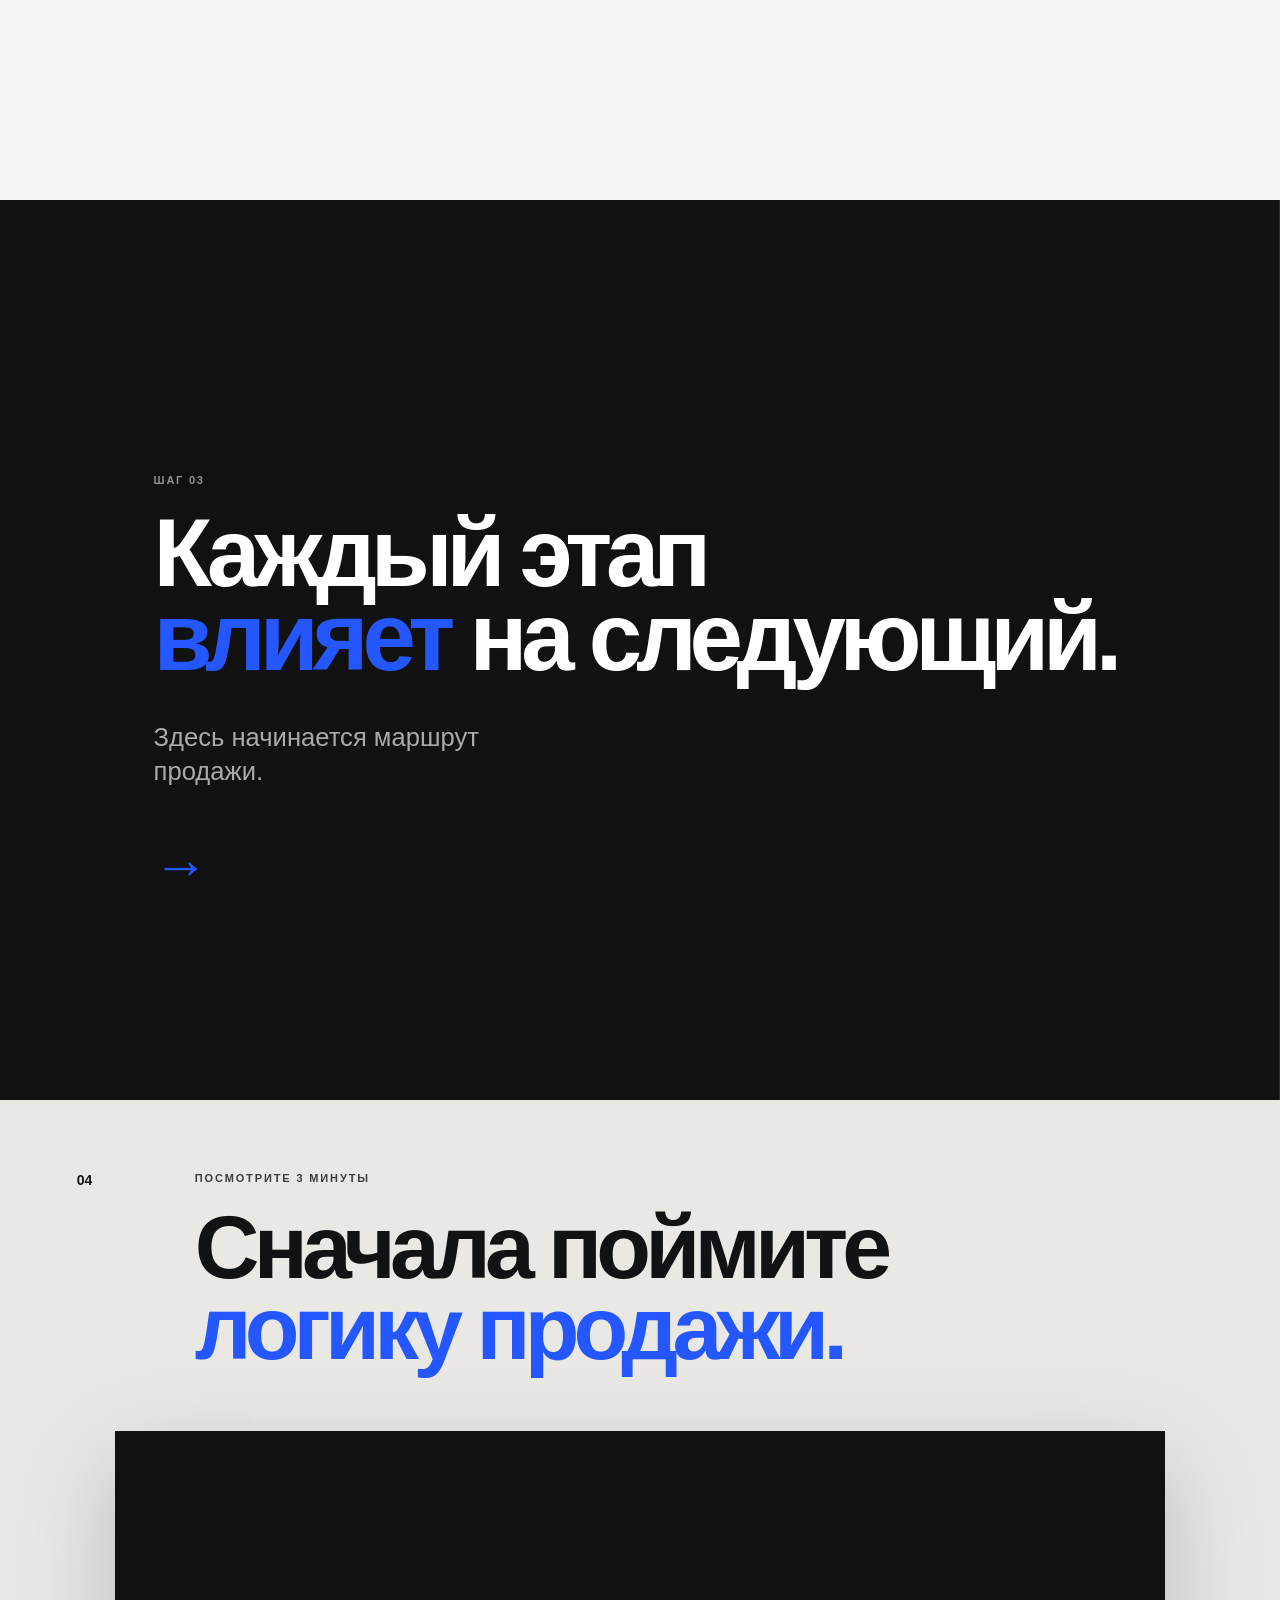
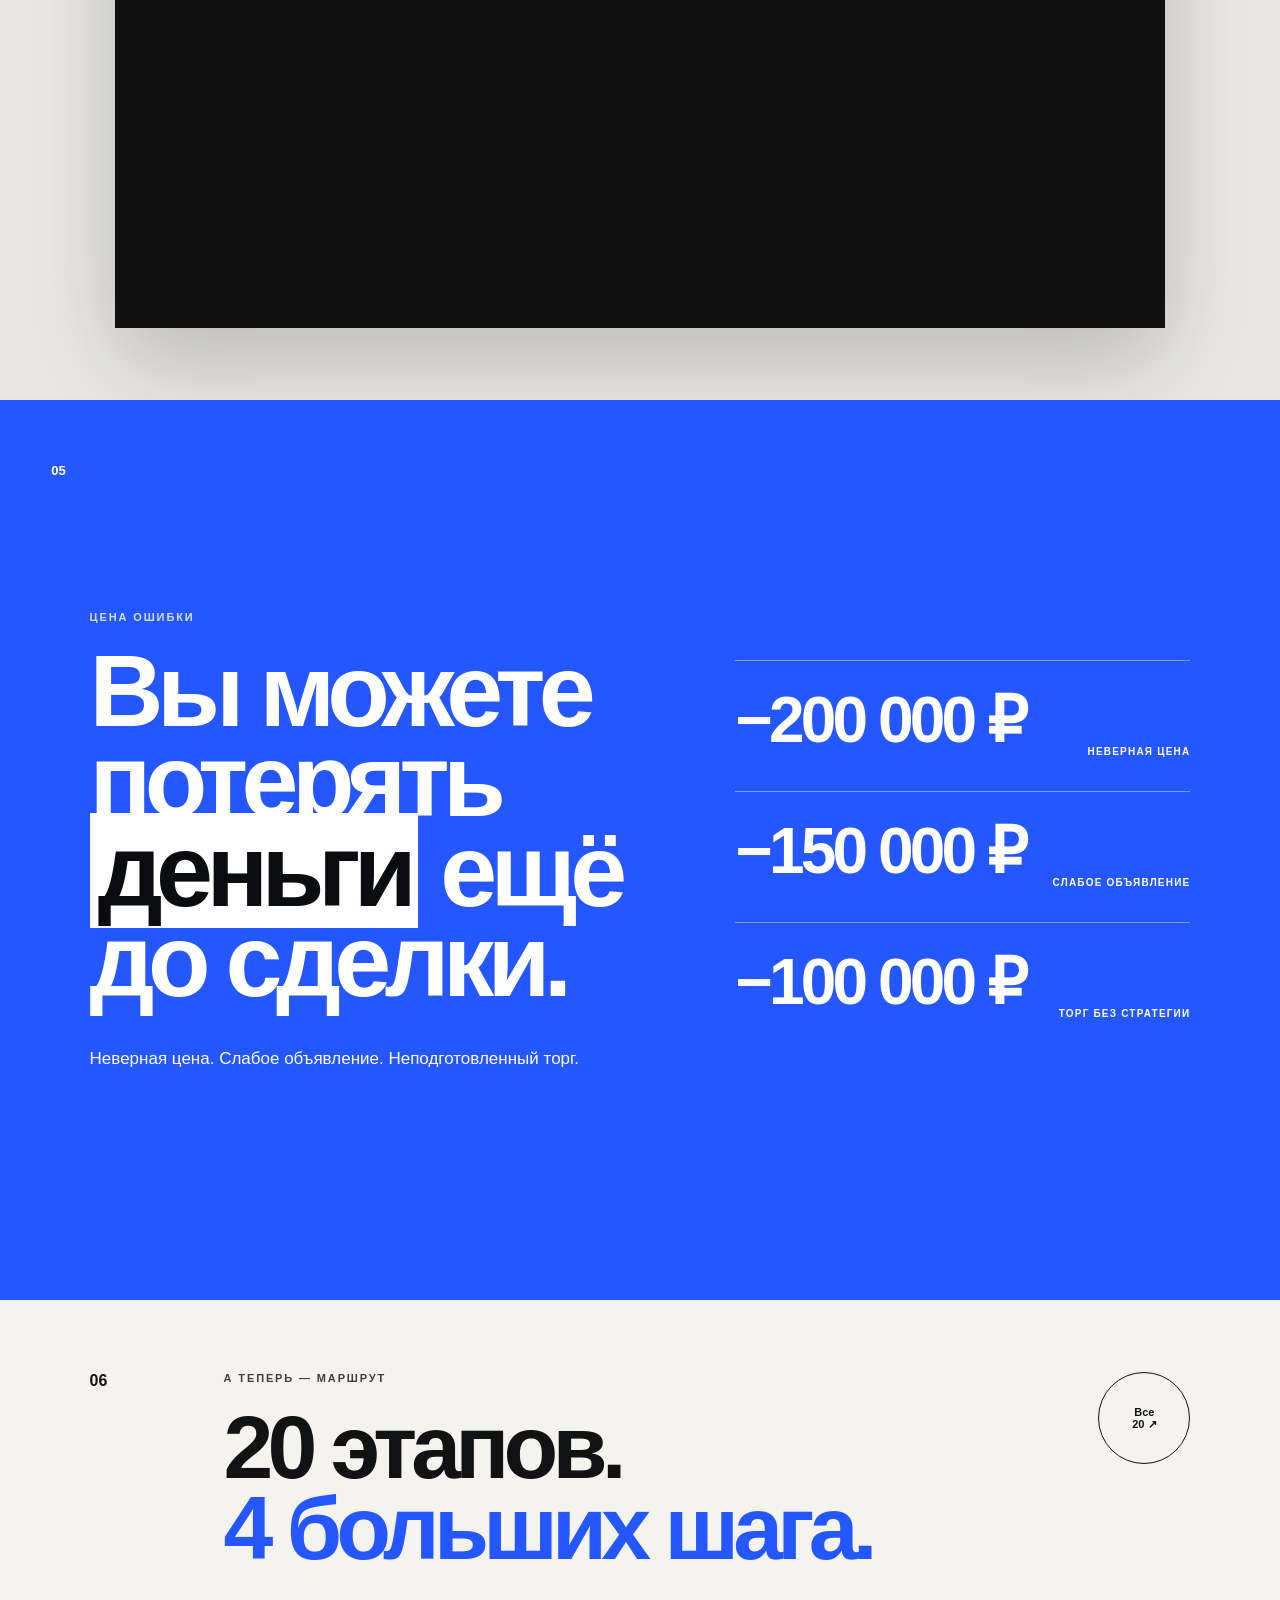
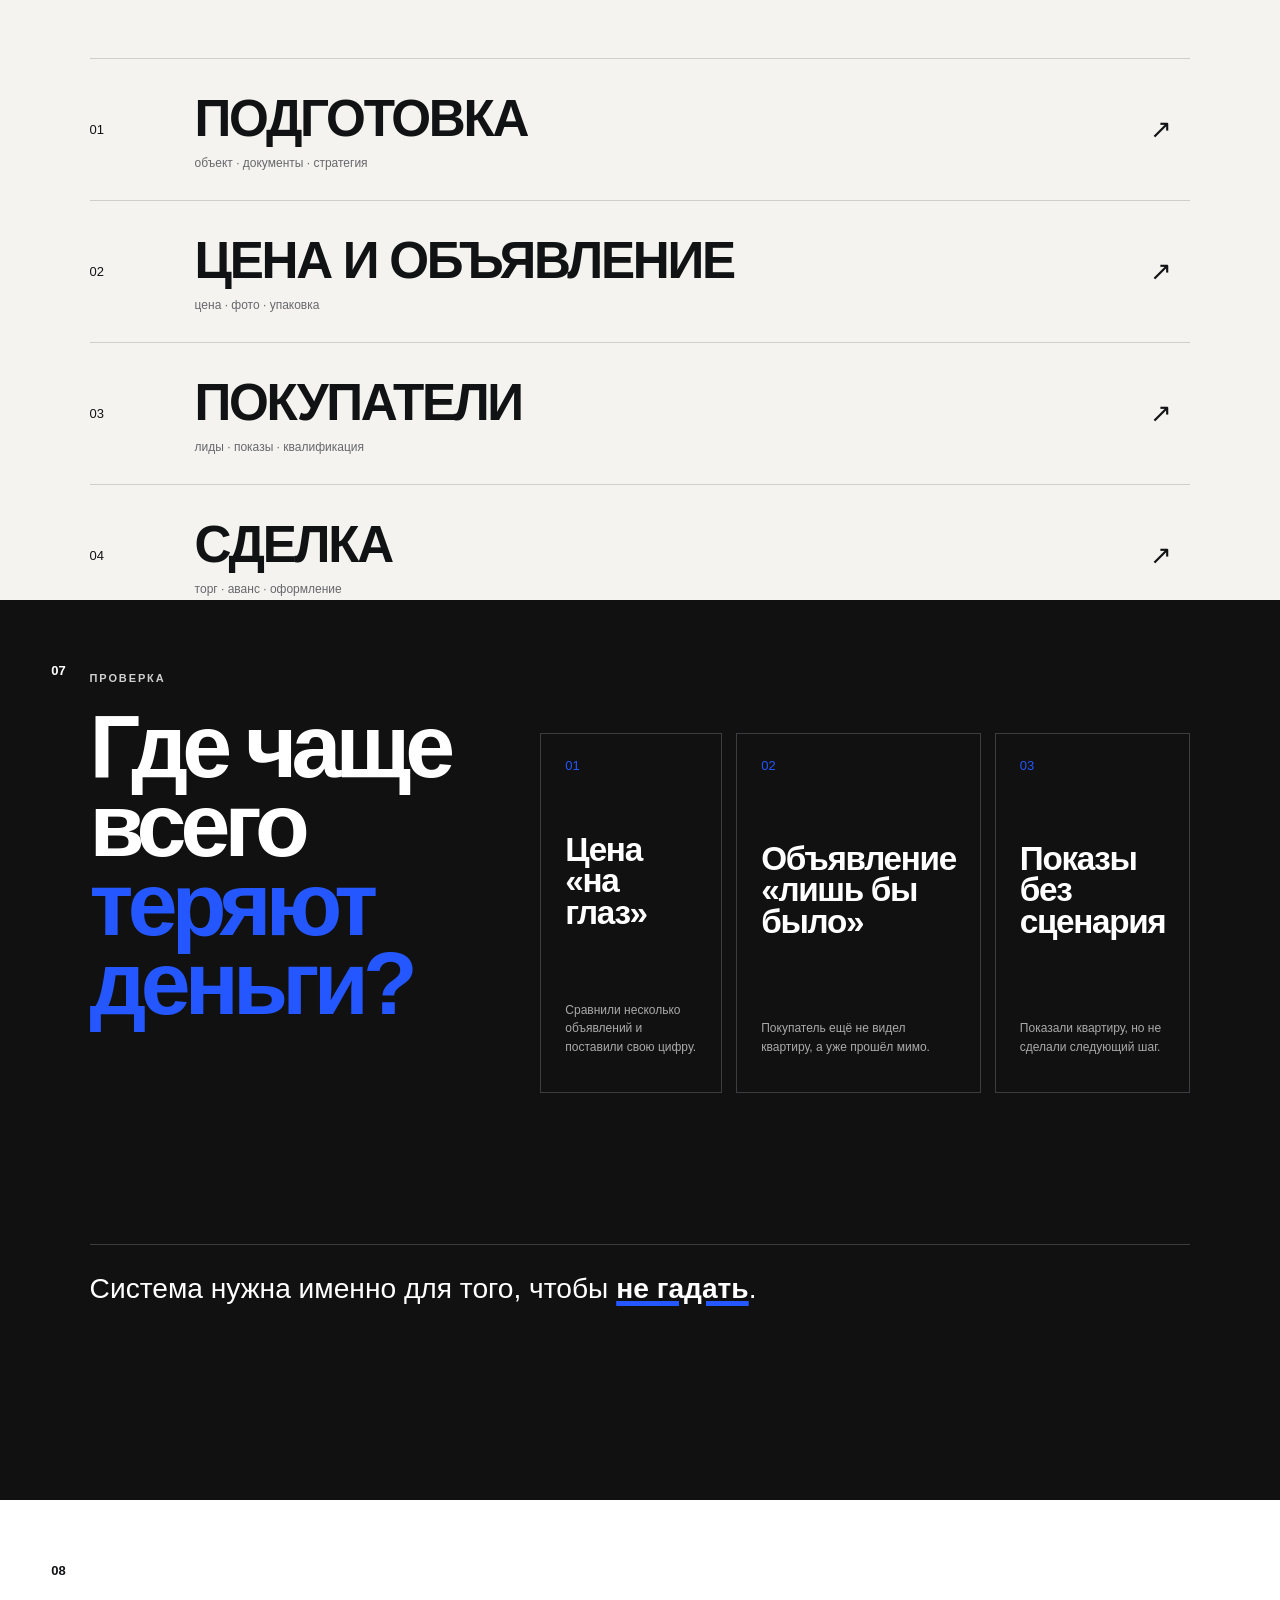
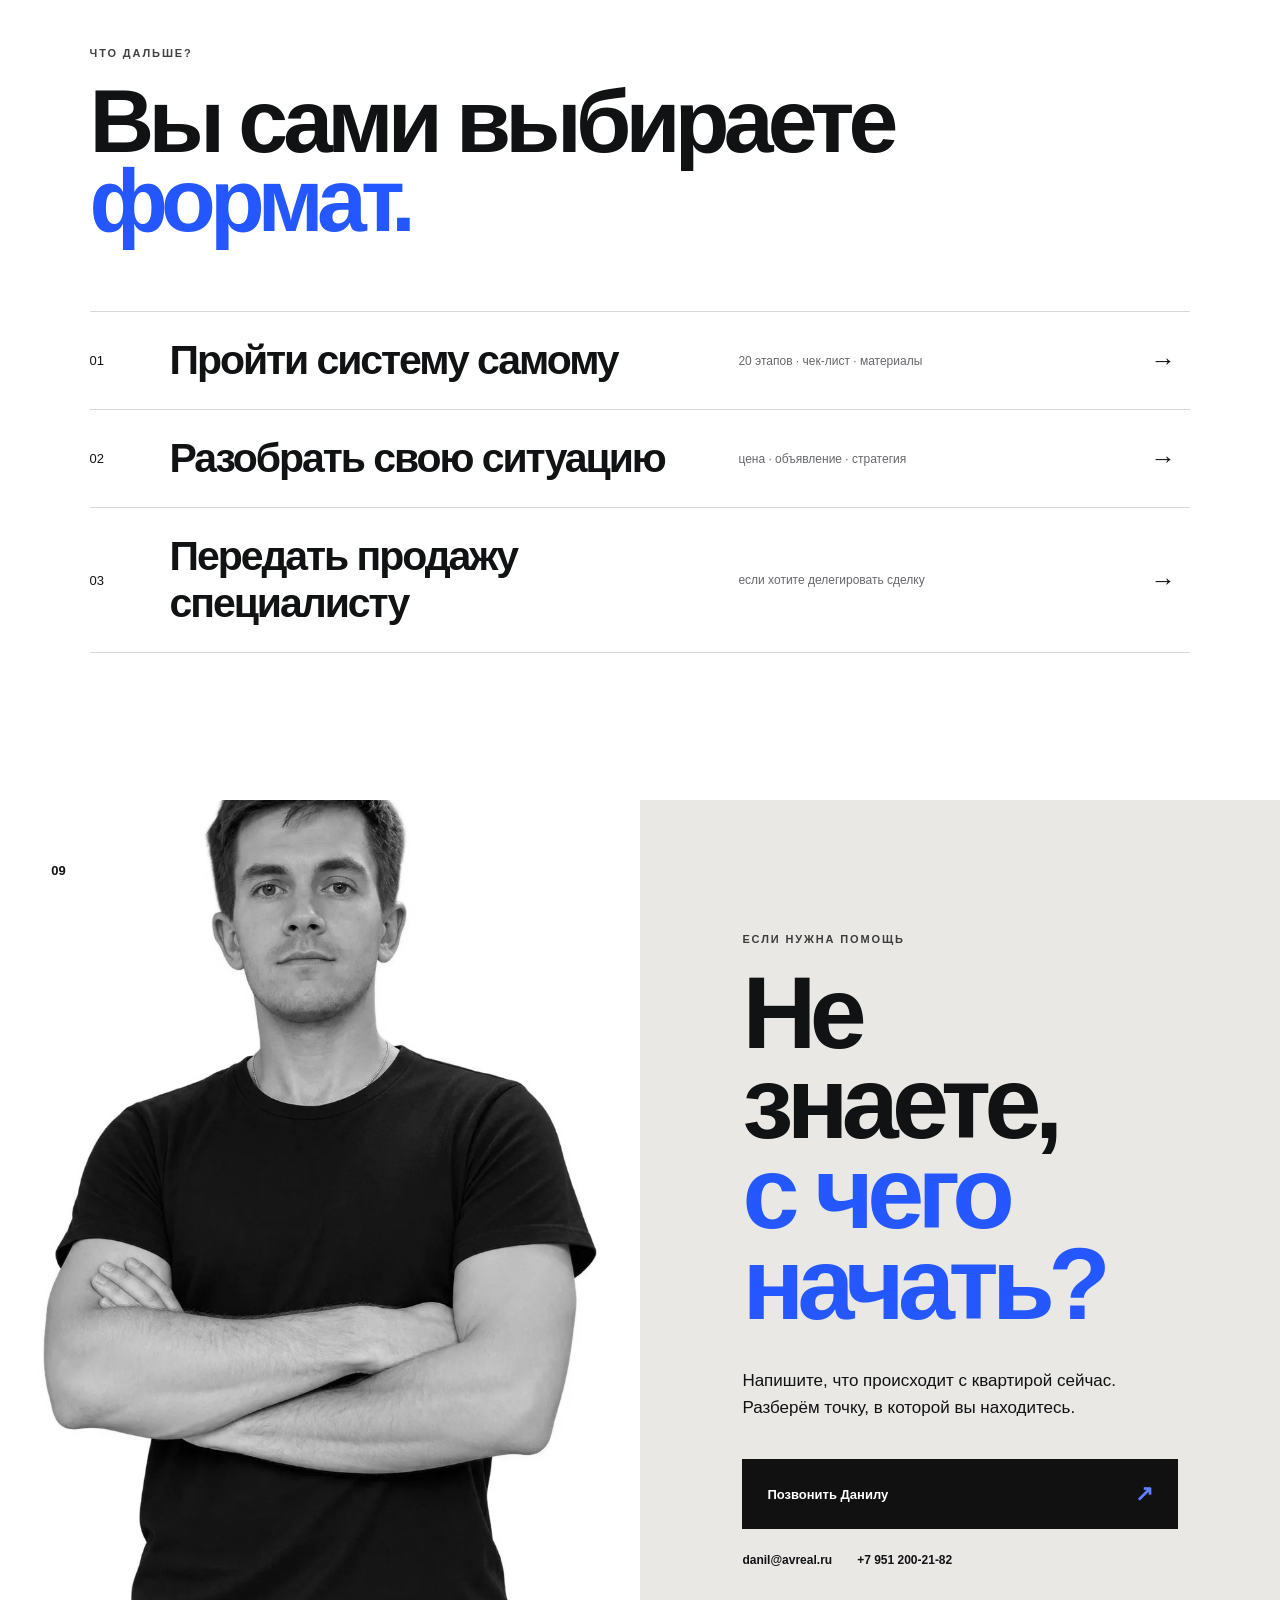
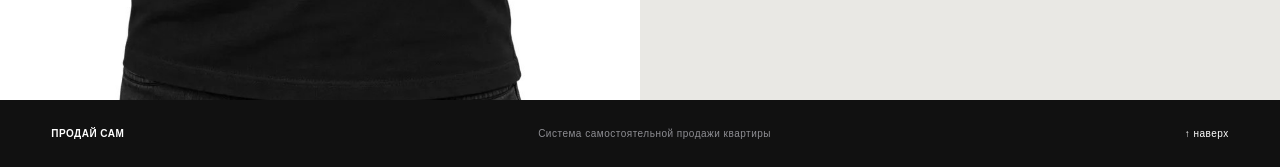
==== commit 67828ee5: "Add files via upload" ====
--- a/index.html
+++ b/index.html
@@ -44,12 +44,12 @@
 </section>
 
 <section class="scene sequence horizontal-scene" id="journey" aria-label="Путь продажи">
-  <div class="horizontal-progress"><span>03</span><i><b></b></i><em>Листайте вправо</em></div>
+  
   <div class="sequence-track" id="sequenceTrack">
     <article class="sequence-panel sequence-intro">
       <small>ШАГ 03</small>
       <h2>Каждый этап<br><em>влияет</em> на следующий.</h2>
-      <p>Здесь начинается маршрут. Не вниз, а вправо.</p>
+      <p>Здесь начинается маршрут продажи.</p>
       <strong>→</strong>
     </article>
     <article class="sequence-panel"><span>01</span><b>ЦЕНА</b><p>Сначала определяем, сколько квартира действительно стоит на рынке.</p><small>НЕ УГАДЫВАЕМ</small></article>
--- a/styles.css
+++ b/styles.css
@@ -12,6 +12,74 @@
 @keyframes heroZoom{from{transform:scale(1.13)}to{transform:scale(1.04)}}@keyframes up{from{transform:translateY(110%)}to{transform:translateY(0)}}@keyframes cardIn{from{opacity:0;transform:translateY(50px) rotate(7deg)}to{opacity:1;transform:translateY(0) rotate(0)}}@keyframes bob{50%{transform:translateY(10px)}}
 .reveal{opacity:0;transform:translateY(45px);transition:opacity .8s var(--ease),transform .8s var(--ease)}.reveal.in{opacity:1;transform:none}
 @media(max-width:800px){.site-header{padding:14px 16px}.header-shell{height:36px}.brand b{font-size:10px}.progress{display:none}.header-cta{display:none}.burger{display:flex;margin-left:auto;flex-direction:column;gap:4px;padding:7px}.burger i{display:block;width:20px;height:1px;background:currentColor}.mobile-menu{position:absolute;top:60px;left:12px;right:12px;background:#111;color:#fff;padding:10px;display:flex;flex-direction:column;opacity:0;transform:translateY(-10px);pointer-events:none;transition:.3s}.mobile-menu.open{opacity:1;transform:none;pointer-events:auto}.mobile-menu a{padding:17px 12px;border-bottom:1px solid #333;font-size:13px}.mobile-menu a:last-child{border:0}.hero-copy{padding:0 6vw 9vh}.hero h1{font-size:clamp(72px,22vw,150px)}.hero-card{right:6vw;bottom:9vh;width:125px;height:125px;padding:15px}.hero-card strong{font-size:56px}.hero-card span{font-size:10px}.hero-card small{font-size:8px}.hero-copy>p{font-size:17px;max-width:230px}.hero-next{margin-top:30px;font-size:9px}.hero-next b{width:42px;height:42px}.statement-inner{text-align:left;width:84vw}.statement h2{font-size:clamp(48px,13vw,80px)}.lead{font-size:17px;margin-top:30px}.big-arrow{margin-top:45px}.sequence{padding:8vh 6vw}.sequence-word{margin-top:60px;display:block;font-size:clamp(46px,13vw,82px)}.sequence-word i{display:block;margin:10px 0}.sequence-bottom{margin-top:55px;font-size:14px}.video-scene{padding:9vh 5vw}.video-heading{gap:20px}.video-heading h2{font-size:clamp(45px,12vw,76px)}.video-heading>span{font-size:11px}.video-wrap{margin-top:6vh}.money-scene{display:block;padding:9vh 6vw}.money-copy h2{font-size:clamp(54px,13vw,84px)}.money-stack{margin-top:55px}.money-stack b{font-size:42px}.money-stack span{font-size:8px}.route-scene{padding:9vh 6vw}.route-head{grid-template-columns:35px 1fr;gap:20px}.round-btn{grid-column:2;width:70px;height:70px;margin-top:25px}.route-head h2{font-size:clamp(48px,12vw,80px)}.route-steps{margin-top:55px}.route-steps a{grid-template-columns:35px 1fr 25px;gap:10px;padding:24px 0}.route-steps b{font-size:25px}.route-steps small{font-size:10px}.mistakes-scene{display:block;padding:9vh 6vw}.mistakes-head h2{font-size:clamp(52px,13vw,82px)}.mistake-cards{grid-template-columns:1fr;margin-top:50px}.mistake-cards article{min-height:210px}.mistake-answer{margin-top:45px;font-size:19px}.choice-scene{padding:9vh 6vw}.choice-inner h2{font-size:clamp(52px,13vw,82px)}.choice-big{margin-top:50px}.choice-big a{grid-template-columns:30px 1fr 25px;gap:10px;padding:25px 0}.choice-big b{font-size:26px}.choice-big small{grid-column:2;font-size:10px}.choice-big i{grid-column:3;grid-row:1/3}.final-scene{display:block}.final-photo{min-height:52svh;height:52svh}.final-copy{padding:9vh 6vw}.final-copy h2{font-size:clamp(52px,13vw,82px)}.final-copy>p:not(.eyebrow){font-size:15px}.contact-links{flex-direction:column;gap:10px}footer{align-items:flex-start;flex-direction:column;padding:25px 6vw}}
+@media(prefers-reduced-motion:reduce){html{scroll-behavior:auto}.hero-bg img,.hero h1 span,.hero-card,.big-arrow{animation:none}.reveal{transition:none}.final-photo img{transition:none}}
+
+/* Desktop stabilization */
+@media (min-width:801px){
+  html,body{min-width:320px;background:var(--bg)}
+  .site-header{display:block!important}
+  .burger,.mobile-menu{display:none!important}
+  .scene{width:100%;min-height:100vh}
+  .hero{min-height:100vh;height:100vh}
+  .hero-copy{width:min(1000px,70vw);padding-left:7vw;padding-bottom:8vh}
+  .hero h1{font-size:clamp(92px,12vw,210px);line-height:.78;display:block}
+  .hero-copy>p{max-width:760px}
+  .hero-card{display:flex!important}
+  .statement{min-height:100vh;display:flex;align-items:center;justify-content:center}
+  .statement-inner{width:min(1100px,84vw)}
+  .statement h2{font-size:clamp(64px,8vw,128px);line-height:.9}
+  .sequence{min-height:100vh}
+  .sequence-word{font-size:clamp(48px,6.3vw,100px)}
+  .video-scene{min-height:100vh}
+  .video-heading h2{font-size:clamp(56px,7vw,108px);line-height:.9}
+  .video-wrap{width:min(1080px,82vw)}
+  .money-scene{min-height:100vh}
+  .money-copy h2{font-size:clamp(68px,8vw,124px);line-height:.88}
+  .route-scene{min-height:100vh}
+  .route-head h2{font-size:clamp(64px,7vw,112px);line-height:.9}
+  .mistakes-scene{min-height:100vh}
+  .mistakes-head h2{font-size:clamp(64px,7vw,112px);line-height:.88}
+  .mistake-cards article{min-height:360px}
+  .choice-scene{min-height:100vh;display:flex;align-items:center}
+  .choice-inner{width:min(1250px,100%)}
+  .choice-inner h2{font-size:clamp(64px,7vw,112px);line-height:.88}
+  .final-scene{min-height:100vh;height:100vh}
+  .final-copy h2{font-size:clamp(68px,8vw,124px);line-height:.88}
+}
+
+/* Guided screen-by-screen navigation */
+@media (min-width:801px){
+  html{scroll-behavior:auto;overflow-y:auto}
+  body{scroll-snap-type:none}
+  main>.scene{scroll-snap-align:none;scroll-snap-stop:normal}
+  .scene{height:100vh;min-height:100vh}
+  .horizontal-scene{height:100vh;min-height:100vh;padding:0;position:relative;overflow:hidden;overscroll-behavior:none}
+  .sequence-track{height:100%;width:600vw;display:flex;transform:translate3d(0,0,0);transition:transform .78s cubic-bezier(.2,.8,.2,1);will-change:transform}
+  .sequence-panel{width:100vw;height:100vh;min-height:100vh;flex:none;padding:17vh 7vw 9vh;display:flex;flex-direction:column;justify-content:center;position:relative;border-right:1px solid #303033}
+  .sequence-panel>span,.sequence-panel>small{font-size:11px;letter-spacing:.16em;color:#8e8e95;font-weight:800}
+  .sequence-panel>b{font-family:Arial,Helvetica,sans-serif;font-size:clamp(86px,13vw,210px);line-height:.78;letter-spacing:-.08em;margin-top:30px;max-width:90vw}
+  .sequence-panel p{font-size:clamp(18px,2vw,28px);line-height:1.35;color:#c7c7cb;max-width:560px;margin:40px 0 0}
+  .sequence-panel small:last-child{margin-top:auto;color:#fff}
+  .sequence-intro{padding-left:12vw}
+  .sequence-intro h2{font-family:Arial,Helvetica,sans-serif;font-size:clamp(60px,7.5vw,118px);line-height:.88;letter-spacing:-.065em;margin:25px 0 0}
+  .sequence-intro h2 em{font-style:normal;color:var(--blue)}
+  .sequence-intro p{color:#aaa;max-width:440px}
+  .sequence-intro>strong{font-size:55px;color:var(--blue);margin-top:45px;font-weight:400}
+  .sequence-finish>b{color:#fff}
+  .sequence-finish>strong{font-size:55px;color:var(--blue);margin-top:40px;font-weight:400}
+}
+@media (max-width:800px){
+  html{scroll-behavior:smooth;scroll-snap-type:y mandatory}
+  main>.scene{scroll-snap-align:start;scroll-snap-stop:always}
+  .horizontal-scene{height:auto;min-height:100svh;overflow:hidden;padding:0!important}
+  .sequence-track{display:block;width:100%;transform:none!important}
+  .sequence-panel{min-height:100svh;height:auto;padding:18vh 6vw 9vh;border:0;border-bottom:1px solid #303033}
+  .sequence-panel>b{font-size:clamp(62px,18vw,110px);line-height:.82;letter-spacing:-.08em;margin-top:24px}
+  .sequence-panel p{font-size:17px;line-height:1.45;margin-top:28px;max-width:90%}
+  .sequence-intro h2{font-size:clamp(50px,13vw,82px);line-height:.9}
+  .sequence-intro{padding-left:6vw}
+}
+
 @media(prefers-reduced-motion:reduce){html{scroll-behavior:auto}.hero-bg img,.hero h1 span,.hero-card,.big-arrow{animation:none}.reveal{transition:none}.final-photo img{transition:none}}
 
 /* Desktop stabilization */
